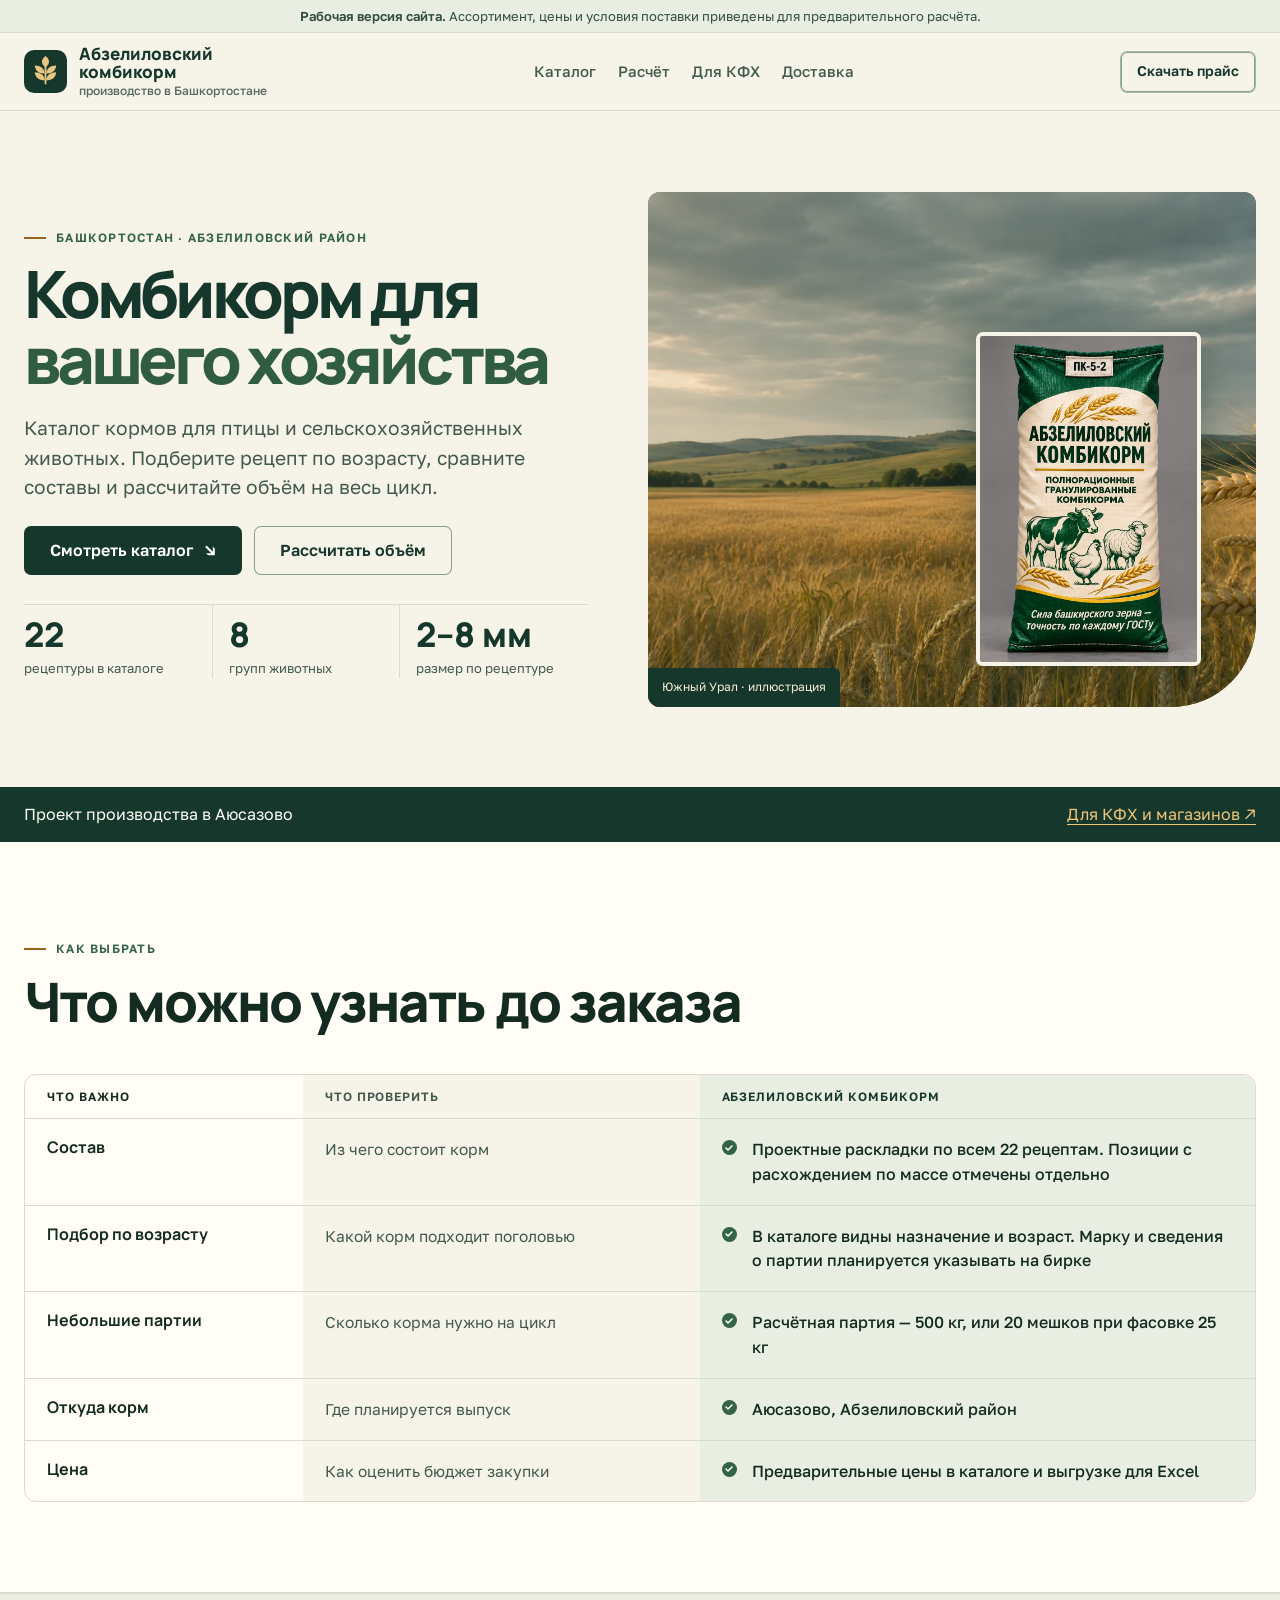
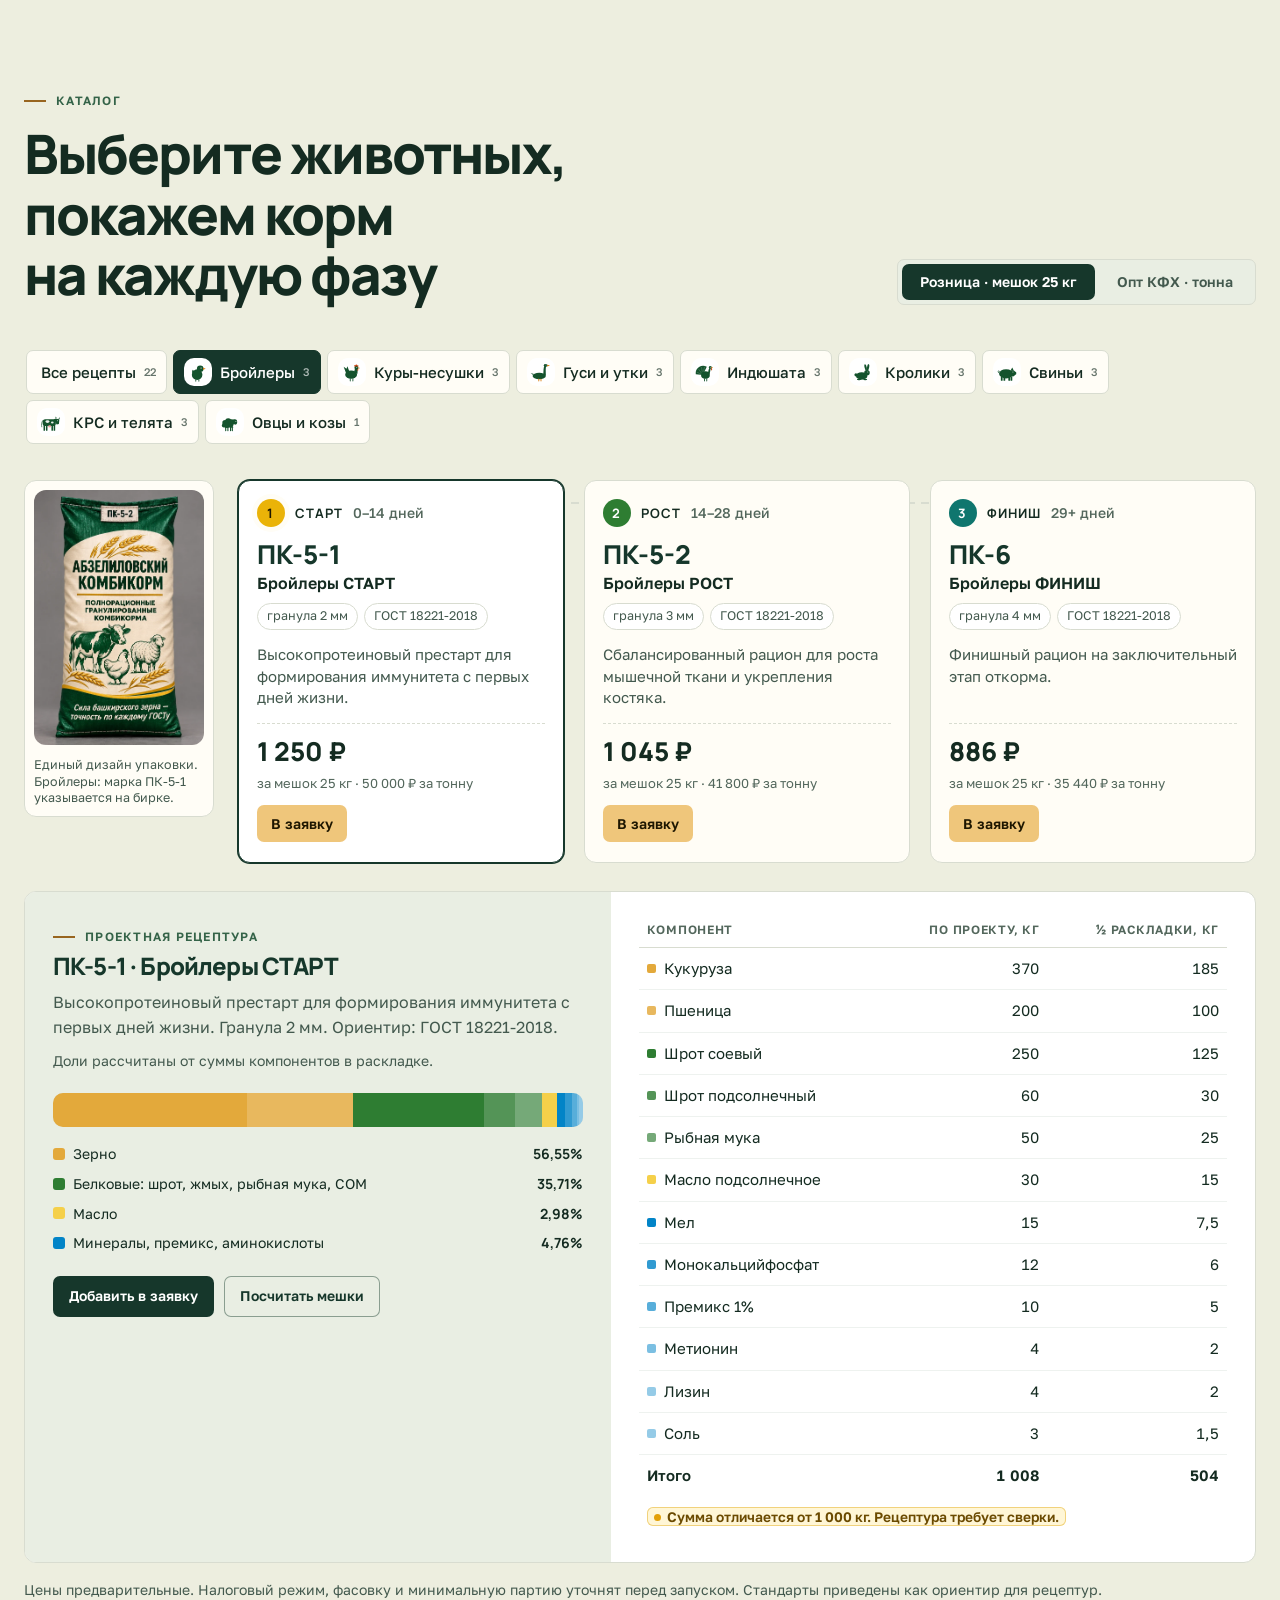
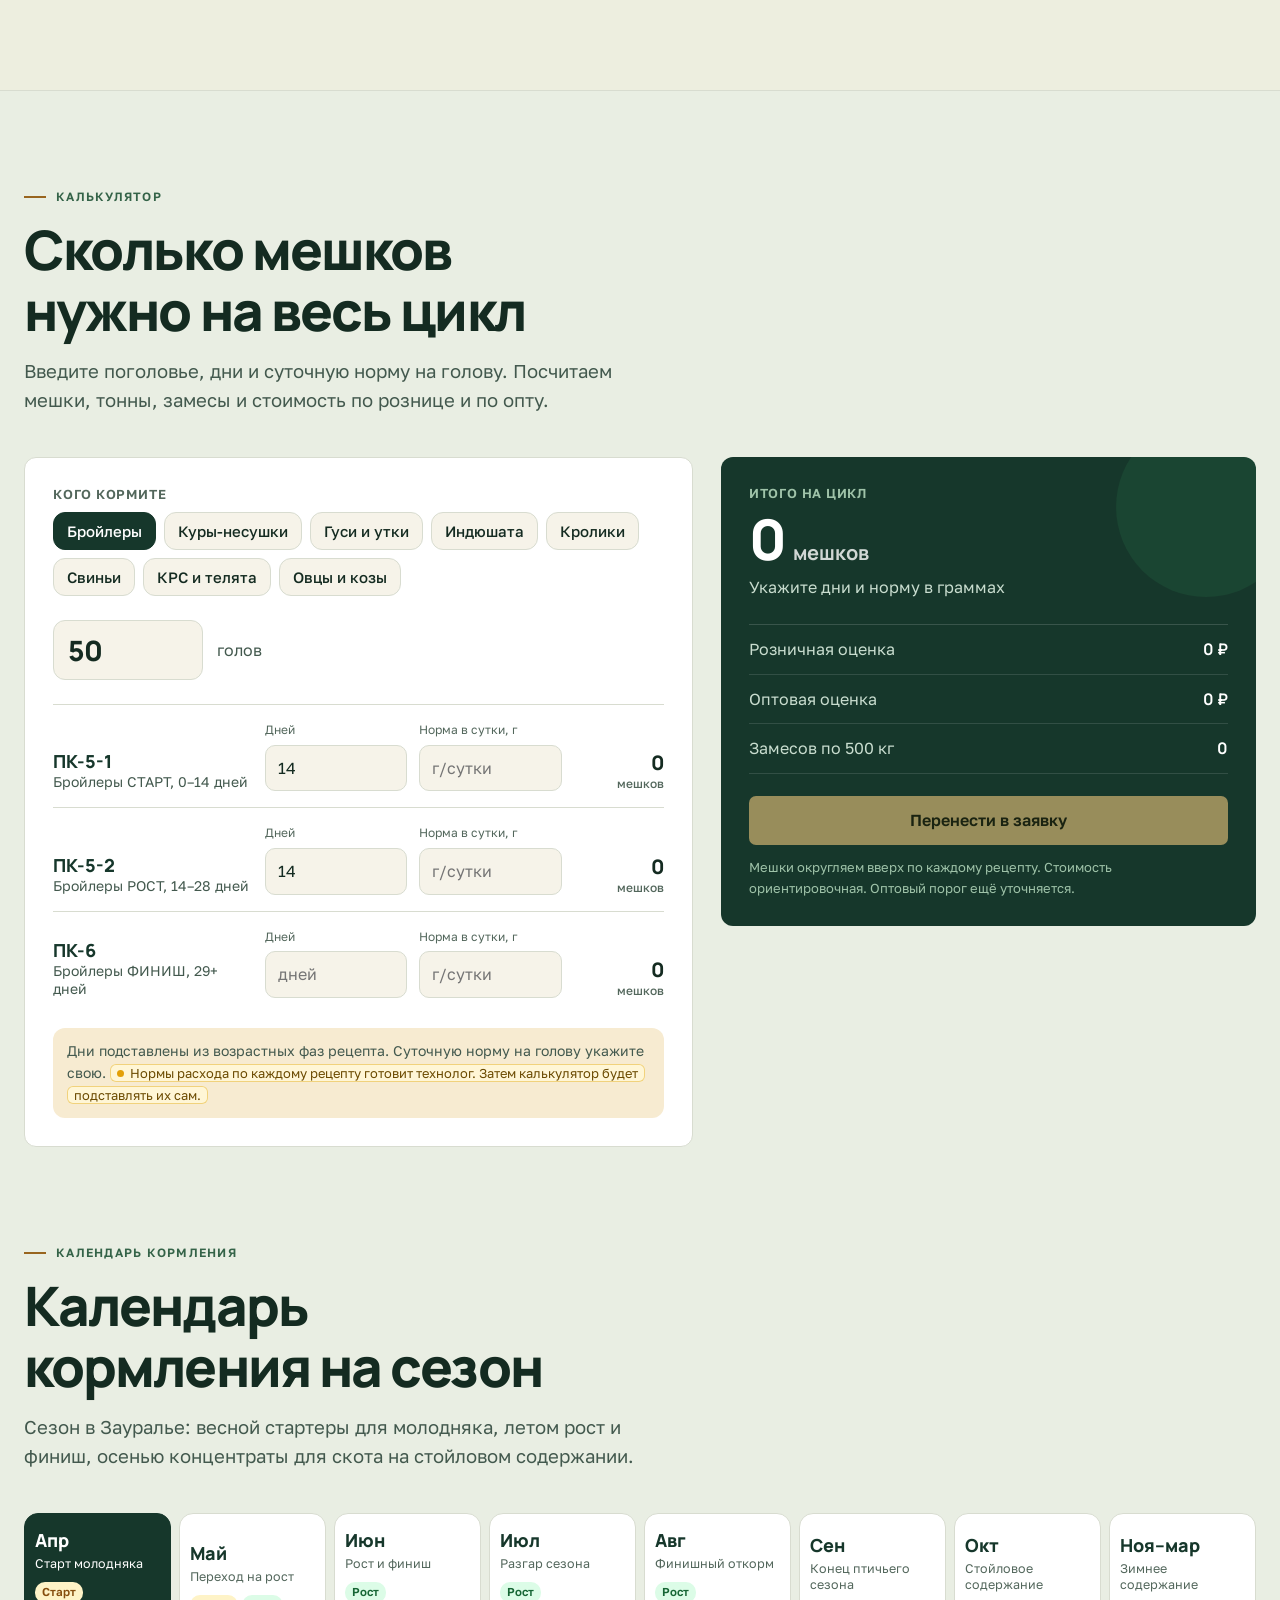
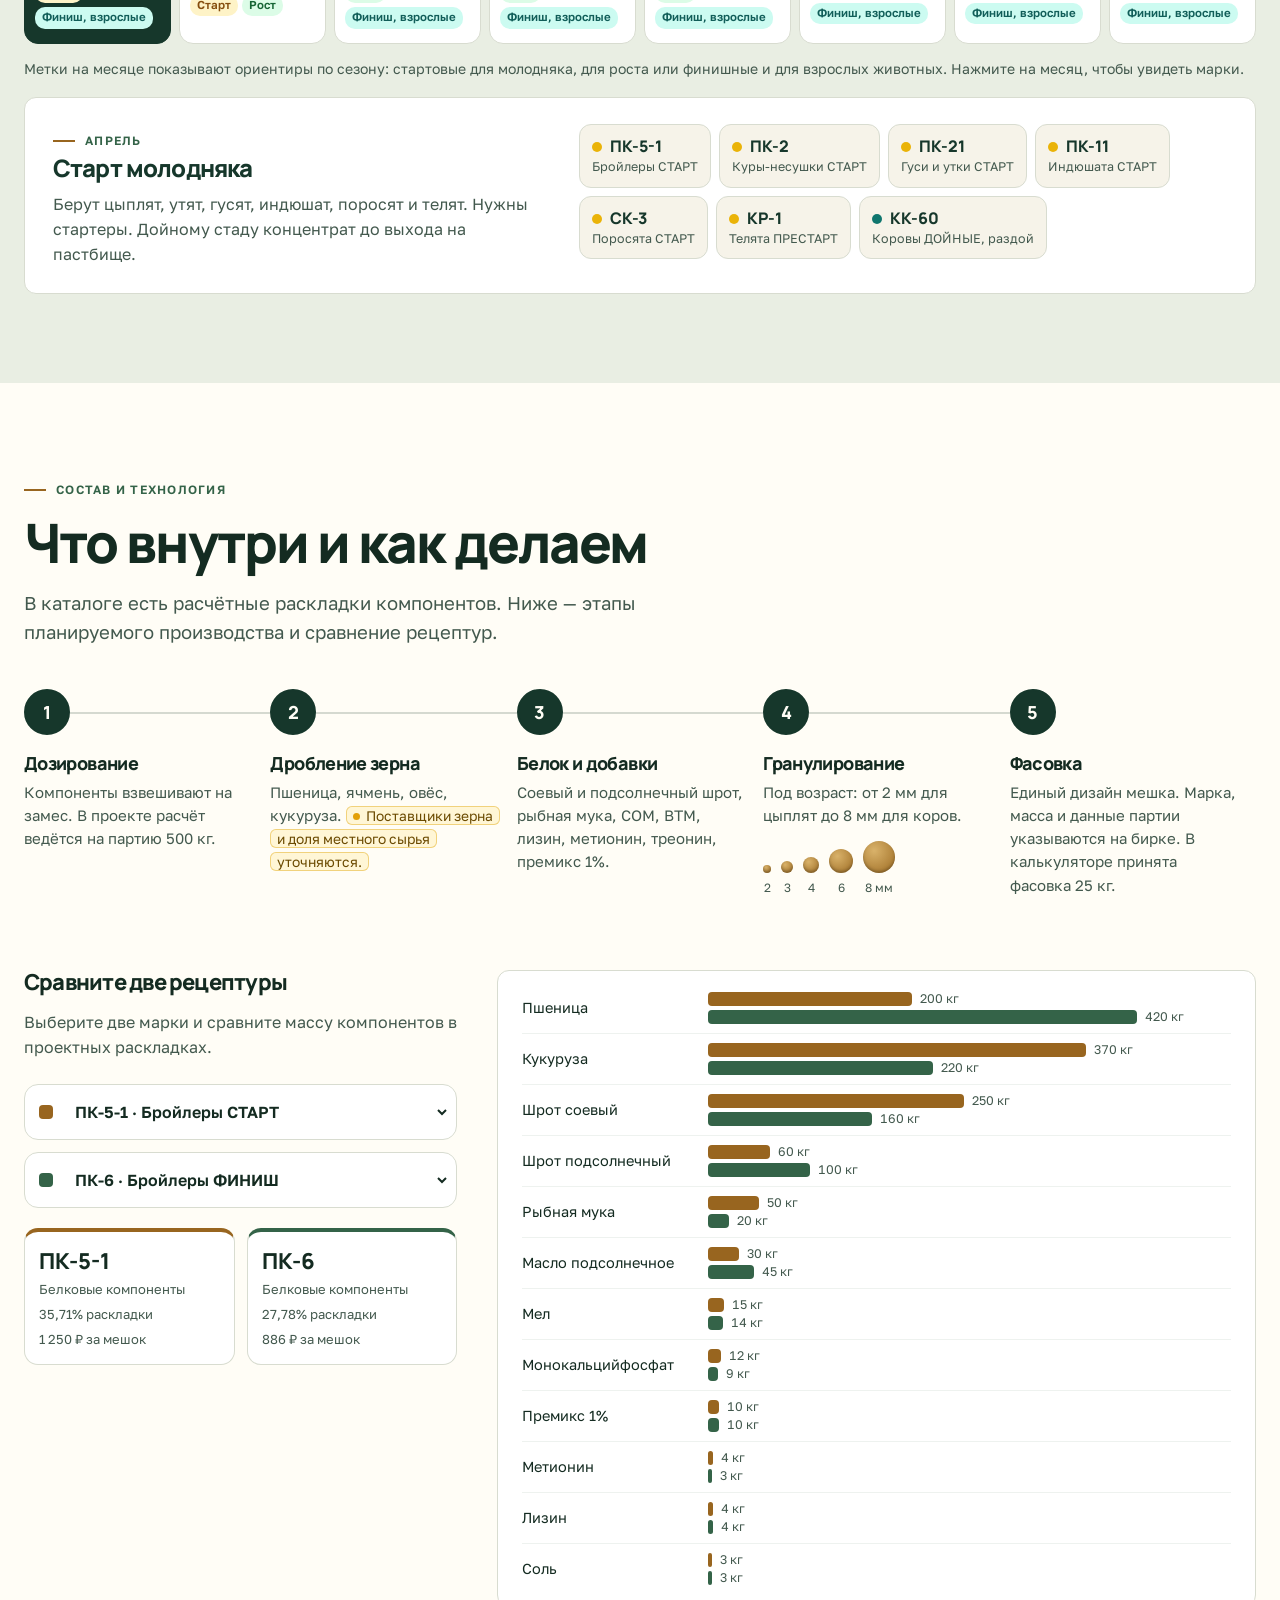
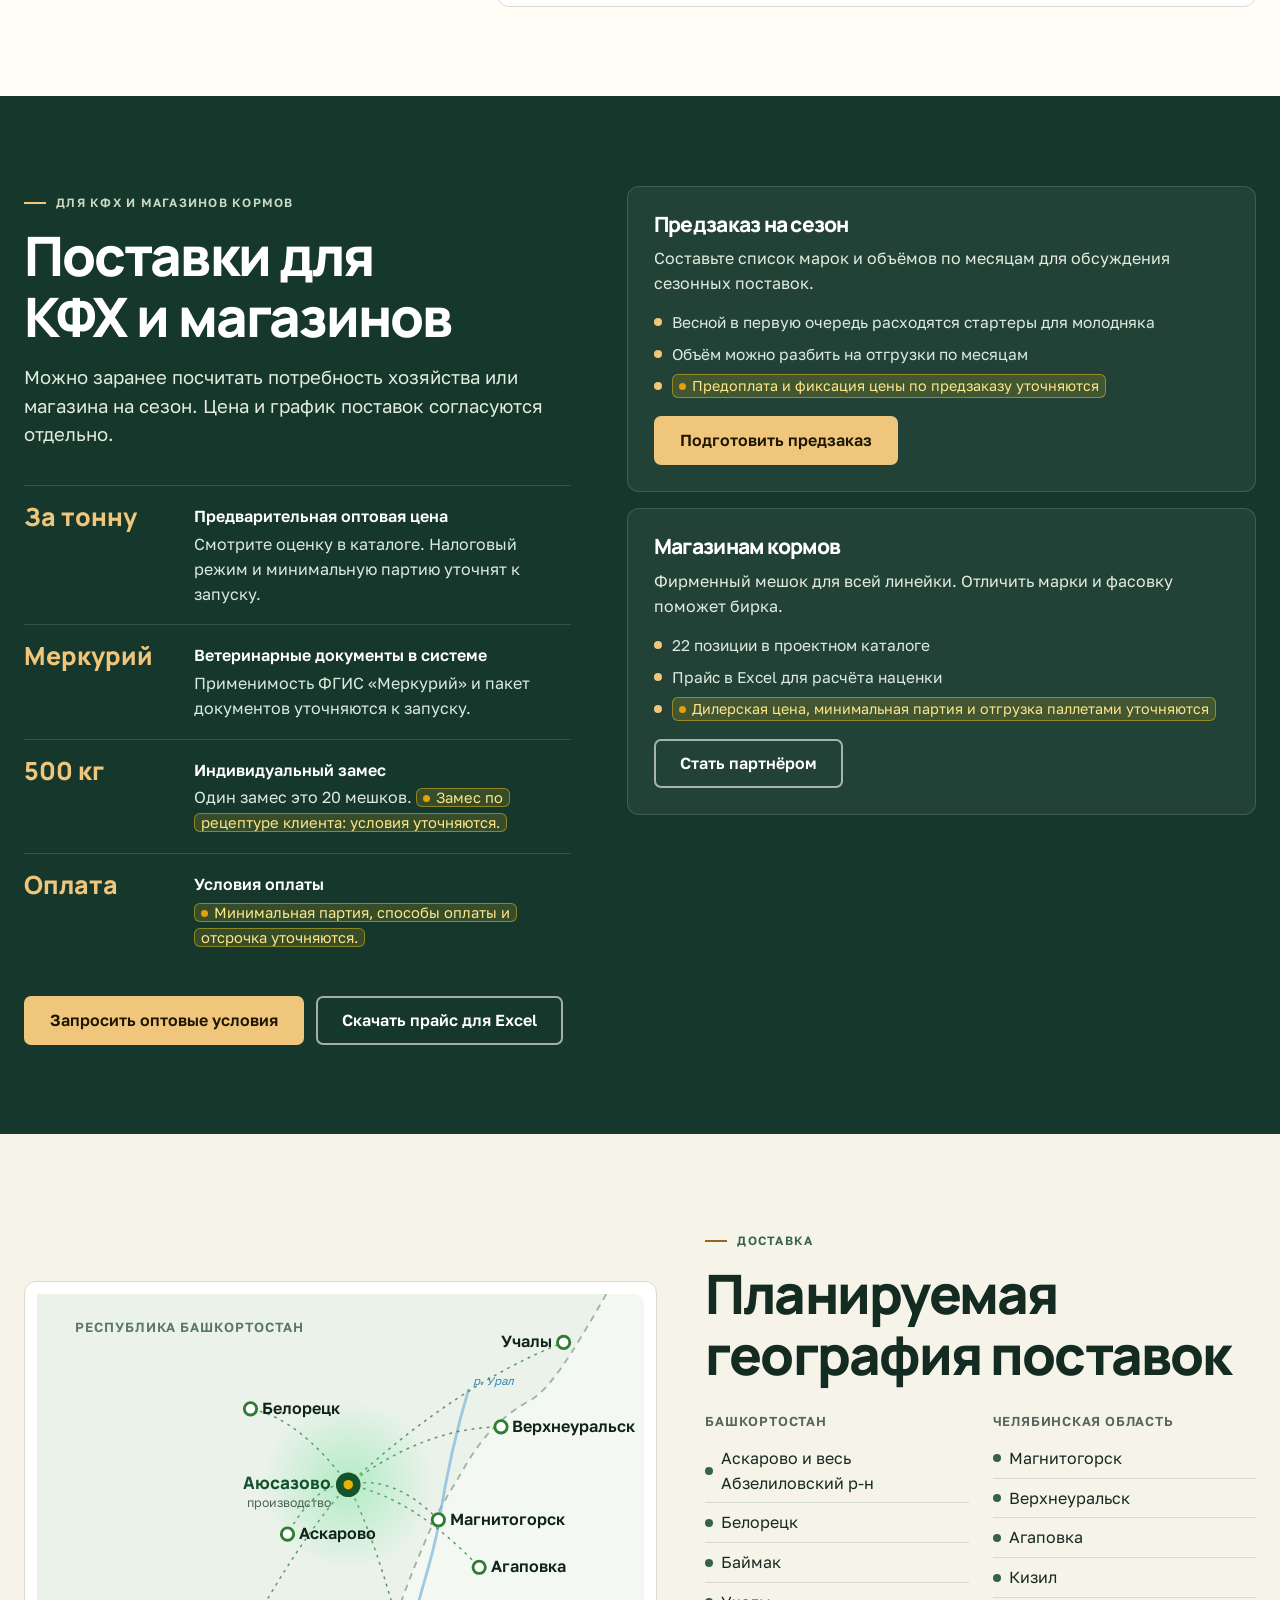
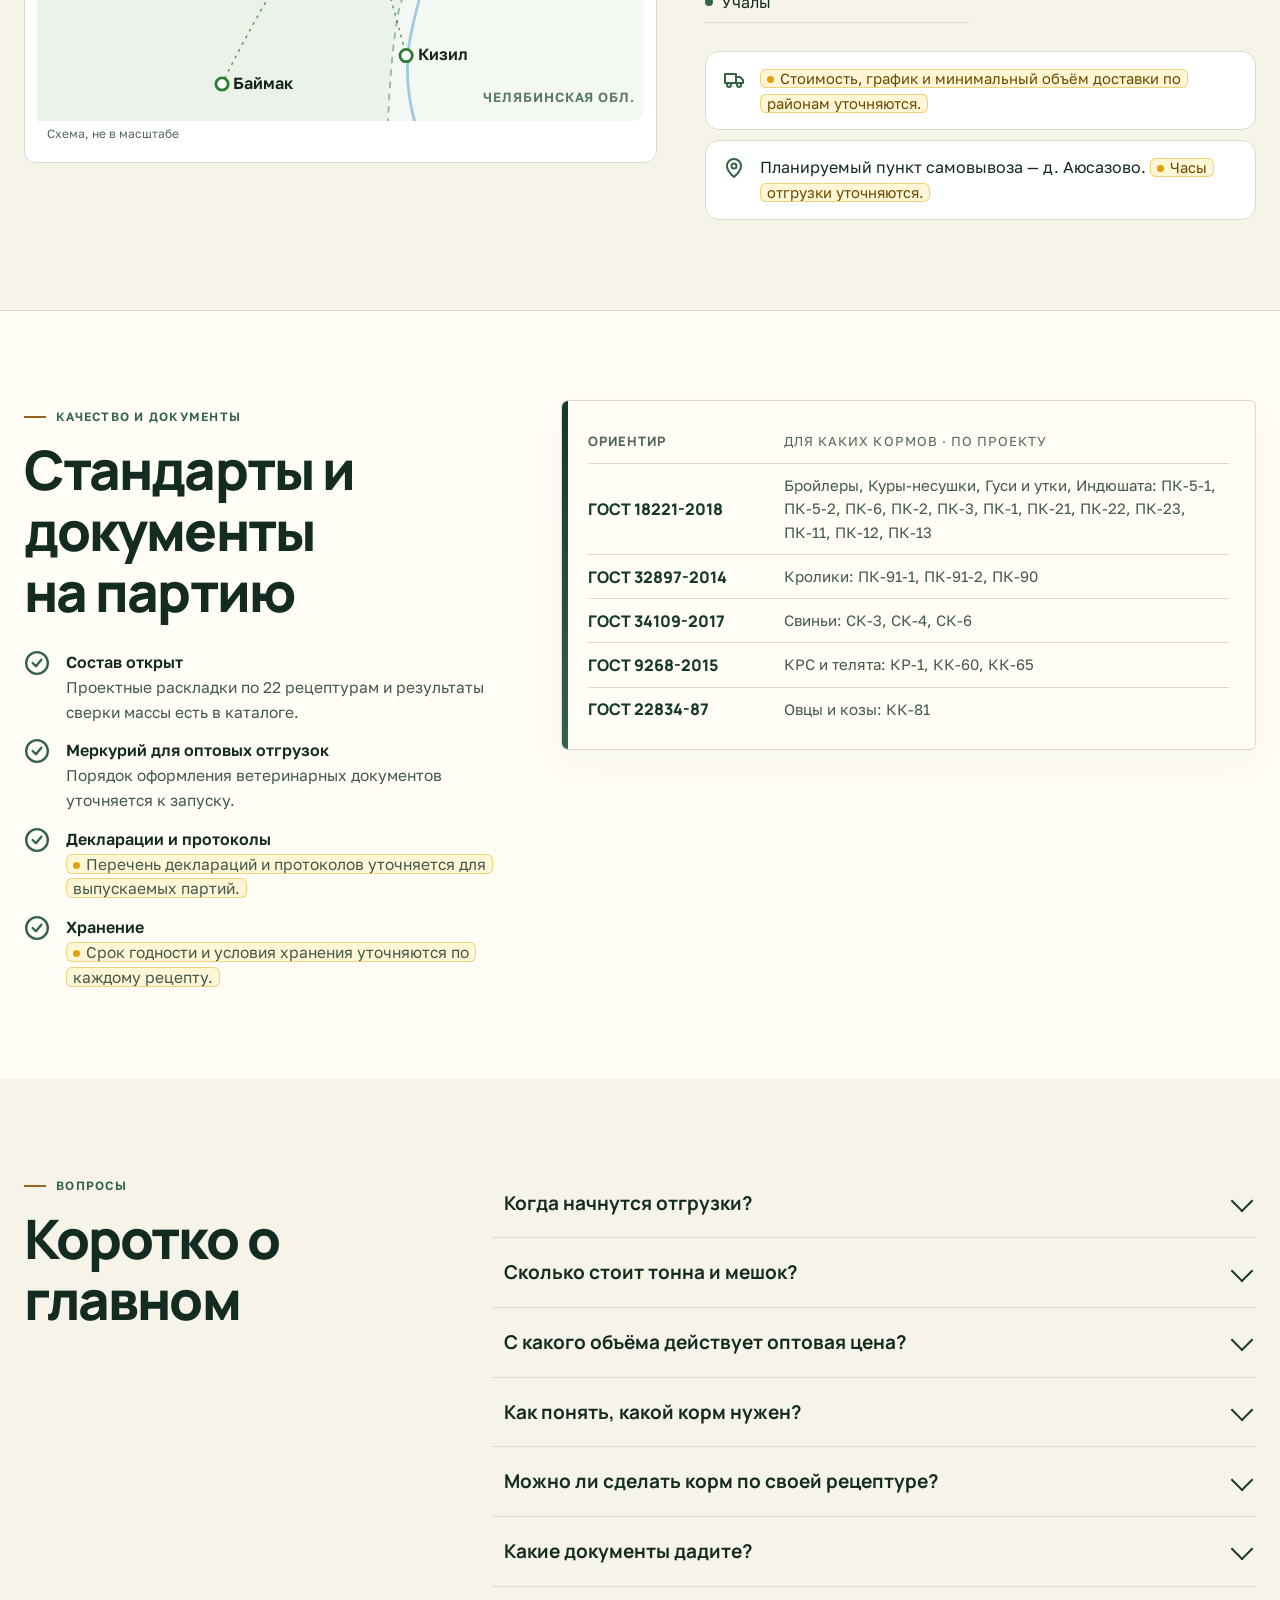
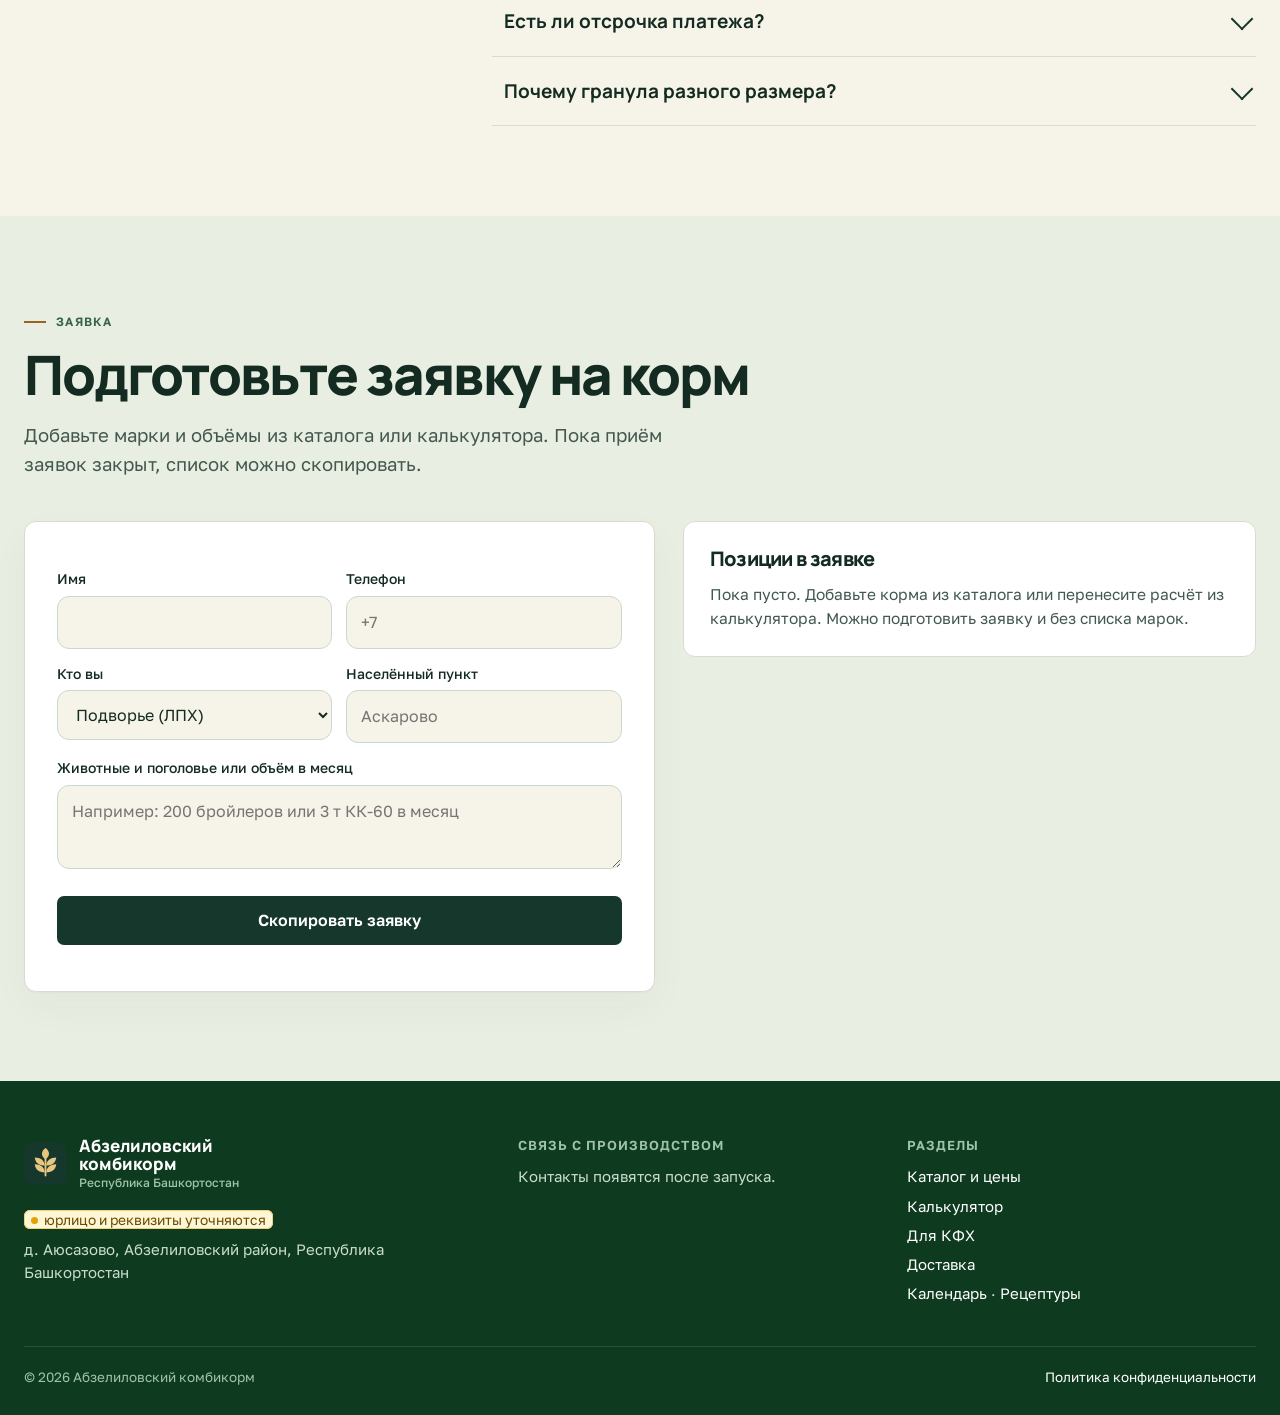
==== index.html @ 61867981 "Обновить оформление и расчёты сайта комбикорма" ====
<!doctype html>
<html lang="ru">
<head>
<meta charset="utf-8">
<meta name="viewport" content="width=device-width, initial-scale=1">
<title>Абзелиловский комбикорм · каталог, рецептуры и расчёт объёма</title>
<meta name="description" content="Проект производства комбикорма в Аюсазово. Каталог из 22 рецептур, расчёт по фазам кормления и предварительные условия поставки.">
<meta property="og:title" content="Абзелиловский комбикорм">
<meta property="og:description" content="Каталог рецептур и калькулятор корма на весь цикл. Проект производства в Абзелиловском районе.">
<meta property="og:type" content="website">
<meta name="theme-color" content="#14532D">
<meta name="robots" content="noindex, nofollow">
<link rel="icon" href="assets/img/mark.svg" type="image/svg+xml">
<style>
@font-face{font-family:"Golos";src:url(assets/fonts/GolosText-400.ttf) format("truetype");font-weight:400;font-display:swap}
@font-face{font-family:"Golos";src:url(assets/fonts/GolosText-500.ttf) format("truetype");font-weight:500;font-display:swap}
@font-face{font-family:"Golos";src:url(assets/fonts/GolosText-600.ttf) format("truetype");font-weight:600;font-display:swap}
@font-face{font-family:"Manrope";src:url(assets/fonts/Manrope-700.ttf) format("truetype");font-weight:700;font-display:swap}
@font-face{font-family:"Manrope";src:url(assets/fonts/Manrope-800.ttf) format("truetype");font-weight:800;font-display:swap}

:root{
  --bg:#F8FAF7;--paper:#fff;--ink:#10241A;--muted:#4D6155;--soft:#7A8B80;--line:#DCE6DE;
  --g900:#14532D;--g800:#1B5E20;--g600:#2E7D32;--g300:#4ADE80;--g50:#EEF5EF;
  --gold:#D97706;--gold2:#EAB308;--gold50:#FDF6E3;--sky:#0284C7;
  --ph-start:#EAB308;--ph-grow:#2E7D32;--ph-finish:#0F766E;
  --r:18px;--rs:12px;--shadow:0 1px 2px rgba(16,36,26,.06),0 8px 24px rgba(16,36,26,.07);
  --wrap:1240px;--pad:24px;
}
*{box-sizing:border-box}
html{overflow-x:clip;scroll-behavior:smooth;scroll-padding-top:84px}
body{margin:0;background:var(--bg);color:var(--ink);font:400 17px/1.55 "Golos",system-ui,sans-serif;-webkit-font-smoothing:antialiased}
img,svg{max-width:100%;display:block}
a{color:inherit}
button,input,select,textarea{font:inherit;color:inherit}
h1,h2,h3,h4{font-family:"Manrope",system-ui,sans-serif;font-weight:800;line-height:1.12;margin:0;letter-spacing:-.01em}
h2{font-size:clamp(28px,3.4vw,42px)}
h3{font-size:22px}
p{margin:0}
.wrap{max-width:var(--wrap);margin:0 auto;padding:0 var(--pad)}
.sec{padding:96px 0}
.eyebrow{font:600 13px/1 "Golos";letter-spacing:.12em;text-transform:uppercase;color:var(--g600);display:inline-flex;align-items:center;gap:10px;margin-bottom:16px}
.eyebrow::before{content:"";width:22px;height:2px;background:var(--gold2)}
.lead{font-size:19px;color:var(--muted);max-width:640px;margin-top:16px}
.sec-head{display:flex;justify-content:space-between;align-items:flex-end;gap:32px;margin-bottom:40px;flex-wrap:wrap}
.sec-head>*{min-width:0}
.gap{background:#FFF6D6;box-shadow:inset 0 0 0 1px #F1D27C;color:#6B4A00;border-radius:6px;padding:1px 7px;font-size:.92em;-webkit-box-decoration-break:clone;box-decoration-break:clone}
.gap::before{content:"";display:inline-block;width:7px;height:7px;border-radius:50%;background:#E3A008;margin-right:6px;vertical-align:1px}
.draft-bar{background:#FFF6D6;border-bottom:1px solid #F1D27C;color:#6B4A00;font-size:14px;text-align:center;padding:8px 16px}
.draft-bar b{font-weight:600}

.btn{display:inline-flex;align-items:center;justify-content:center;gap:10px;border:0;border-radius:999px;padding:15px 26px;font:600 16px/1.2 "Golos";cursor:pointer;text-decoration:none;transition:transform .15s,background .2s,box-shadow .2s;text-align:center;white-space:normal}
.btn:active{transform:translateY(1px)}
.btn-main{background:var(--g900);color:#fff;box-shadow:0 6px 18px rgba(20,83,45,.25)}
.btn-main:hover{background:var(--g800)}
.btn-gold{background:var(--gold2);color:#1d1600}
.btn-gold:hover{background:#f2c22a}
.btn-line{background:transparent;color:var(--g900);box-shadow:inset 0 0 0 2px var(--g900)}
.btn-line:hover{background:var(--g50)}
.btn-sm{padding:10px 16px;font-size:14px}
:focus-visible{outline:3px solid var(--sky);outline-offset:2px}

/* ornament band */
.orn{height:10px;background:url("data:image/svg+xml,%3Csvg xmlns='http://www.w3.org/2000/svg' width='28' height='10'%3E%3Cpath d='M0 5h6l4-4 4 4 4-4 4 4h6' fill='none' stroke='%23D97706' stroke-width='1.4'/%3E%3Ccircle cx='14' cy='8.5' r='1.2' fill='%23D97706'/%3E%3C/svg%3E") repeat-x center/28px 10px;opacity:.75}

/* header */
.hdr{position:sticky;top:0;z-index:50;background:rgba(248,250,247,.92);backdrop-filter:saturate(1.4) blur(10px);border-bottom:1px solid var(--line)}
.hdr-in{display:flex;align-items:center;gap:20px;height:72px}
.logo{display:flex;align-items:center;gap:12px;text-decoration:none;min-width:0}
.logo svg{width:44px;height:44px;flex:none}
.logo b{font:800 17px/1.05 "Manrope";color:var(--g900);display:block}
.logo small{font:500 12px/1.2 "Golos";color:var(--soft);display:block;margin-top:3px}
.hdr-geo{font-size:13px;color:var(--muted);line-height:1.3;max-width:210px;padding-left:20px;border-left:1px solid var(--line)}
.hdr-nav{display:flex;gap:22px;margin-left:auto}
.hdr-nav a{white-space:nowrap;font-size:15px;text-decoration:none;color:var(--muted);font-weight:500}
.hdr-nav a:hover{color:var(--g900)}
.hdr-act{display:flex;align-items:center;gap:10px}
.hdr-phone{font:700 16px "Manrope";text-decoration:none;color:var(--g900);white-space:nowrap}
.msg{width:38px;height:38px;border-radius:50%;display:grid;place-items:center;background:var(--g50);color:var(--g900);text-decoration:none;flex:none}
.msg svg{width:20px;height:20px}
.cart-pill{display:none;align-items:center;gap:8px;background:var(--gold2);color:#1d1600;text-decoration:none;border-radius:999px;padding:8px 14px;font:600 14px "Golos";white-space:nowrap}
.cart-pill.on{display:inline-flex}

/* hero */
.hero{padding:56px 0 72px;position:relative;overflow:hidden}
.hero-grid{display:grid;grid-template-columns:1.02fr 1fr;gap:48px;align-items:center}
.hero-grid>*{min-width:0}
.hero h1{font-size:clamp(34px,4.1vw,54px);color:var(--g900)}
.hero h1 em{font-style:normal;color:var(--gold)}
.hero .lead{font-size:19px;margin-top:20px}
.hero-cta{display:flex;gap:12px;margin-top:32px;flex-wrap:wrap}
.facts{display:grid;grid-template-columns:repeat(4,1fr);gap:0;margin-top:44px;border-top:1px solid var(--line)}
.facts>div{padding:18px 16px 0 0;min-width:0}
.facts>div+div{padding-left:16px;border-left:1px solid var(--line)}
.facts b{font:800 30px/1 "Manrope";color:var(--g900);display:block;white-space:nowrap}
.facts>div>span{font-size:14px;color:var(--muted);line-height:1.35;display:block;margin-top:8px}
.hero-bags{margin:0 auto;max-width:640px;display:grid;grid-template-columns:2fr 1fr 1fr;grid-template-rows:auto auto;gap:10px;position:relative}
.hero-bags>*{min-width:0}
.hero-bags img{width:100%;height:auto;aspect-ratio:600/894;object-fit:cover;border-radius:16px;box-shadow:0 10px 26px rgba(16,36,26,.12)}
.hero-bags .hb-main{grid-row:1/3;height:100%}
.hero-bags figcaption{grid-column:1/-1;font-size:12px;color:var(--soft)}
.hero-ph{margin:0;max-width:680px;border-radius:24px;overflow:hidden;border:1px solid var(--line);position:relative;background:#E9E9E6;box-shadow:0 20px 50px rgba(16,36,26,.14)}
.hero-ph img{width:100%;height:auto}
.vis-label{position:absolute;left:16px;bottom:14px;z-index:5;font-size:12px;color:var(--soft);background:rgba(255,255,255,.8);padding:4px 10px;border-radius:999px}

/* catalog */
.cat{background:var(--paper);border-top:1px solid var(--line);border-bottom:1px solid var(--line)}
.cat-bar{display:flex;gap:16px;align-items:center;justify-content:space-between;flex-wrap:wrap;margin-bottom:28px}
.cat-bar>*{min-width:0}
.price-tg{display:inline-flex;background:var(--g50);border-radius:999px;padding:4px;gap:4px;border:1px solid var(--line)}
.price-tg button{border:0;background:transparent;border-radius:999px;padding:10px 18px;font:600 14px/1.2 "Golos";cursor:pointer;color:var(--muted);text-align:center}
.price-tg button.on{background:var(--g900);color:#fff}
.tabs{display:flex;gap:8px;overflow-x:auto;padding:2px 2px 10px;margin:0 0 26px;scrollbar-width:thin}
.tab{flex:none;display:flex;align-items:center;gap:8px;border:1px solid var(--line);background:var(--bg);border-radius:14px;padding:8px 14px 8px 8px;cursor:pointer;font:500 15px "Golos";white-space:nowrap;transition:border-color .2s,background .2s}
.tab svg{width:34px;height:34px;flex:none;background:#fff;border-radius:10px;padding:3px}
.tab.all{padding-left:14px}
.tab:hover{border-color:var(--g600)}
.tab.on{background:var(--g900);color:#fff;border-color:var(--g900)}
.tab.on svg{background:#fff}
.tab i{font-style:normal;font-size:12px;opacity:.65}

.line-view{position:relative;display:grid;grid-template-columns:190px 1fr;gap:24px;align-items:start}
.line-view>*{min-width:0}
.lv{margin:0;position:sticky;top:96px;border-radius:var(--r);overflow:hidden;background:#fff;border:1px solid var(--line);padding:10px 10px 12px;text-align:center}
.lv img{width:100%;height:auto;margin:0 auto;border-radius:12px}
.lv figcaption,.lv p{font-size:12.5px;line-height:1.35;color:var(--muted);margin-top:12px;text-align:left}
.lv.none{background:linear-gradient(180deg,var(--g50),#fff)}
.lv.none svg{width:110px;height:110px;margin:6px auto 0}
.phases{display:grid;grid-template-columns:repeat(3,1fr);gap:20px;position:relative}
.phases>*{min-width:0}
.phases.n1{grid-template-columns:minmax(0,420px)}
.phases.seq::before{content:"";position:absolute;left:8%;right:8%;top:22px;height:2px;background:repeating-linear-gradient(90deg,var(--line) 0 8px,transparent 8px 14px)}
.pc{position:relative;background:var(--bg);border:1px solid var(--line);border-radius:var(--r);padding:18px 18px 20px;cursor:pointer;transition:border-color .2s,box-shadow .2s,transform .2s;display:flex;flex-direction:column}
.pc:hover{border-color:#b9cdbd}
.pc.on{border-color:var(--g900);box-shadow:0 0 0 2px var(--g900),var(--shadow);background:#fff}
.pc-ph{display:flex;align-items:center;gap:10px;font:700 13px "Manrope";letter-spacing:.08em;text-transform:uppercase}
.pc-ph i{width:28px;height:28px;border-radius:50%;display:grid;place-items:center;color:#fff;font-style:normal;font-size:13px;flex:none;position:relative;z-index:1;box-shadow:0 0 0 5px var(--paper)}
.pc-ph span{color:var(--soft);font-family:"Golos";font-weight:500;letter-spacing:0;text-transform:none;font-size:14px}
.pc-top{display:block;margin-top:14px}
.pc-top>*{min-width:0}
.pc-top .bag{width:96px}
.pc-mark{font:800 26px/1 "Manrope";color:var(--g900)}
.pc-name{font-weight:600;margin-top:6px;line-height:1.3}
.pc-spec{display:flex;flex-wrap:wrap;gap:6px;margin-top:10px}
.chip{font-size:12.5px;line-height:1;padding:6px 9px;border-radius:999px;background:#fff;border:1px solid var(--line);color:var(--muted);white-space:nowrap}
.pc-desc{font-size:15px;color:var(--muted);margin-top:14px;line-height:1.45;flex:1}
.pc-price{display:flex;align-items:flex-end;justify-content:space-between;gap:12px;margin-top:16px;padding-top:14px;border-top:1px dashed var(--line);flex-wrap:wrap}
.pc-price>*{min-width:0}
.pc-price b{font:800 26px/1 "Manrope";color:var(--ink);white-space:nowrap}
.pc-price small{display:block;font-size:13px;color:var(--soft);margin-top:5px}
.add{border:0;border-radius:999px;background:var(--gold2);color:#1d1600;font:600 14px "Golos";padding:10px 14px;cursor:pointer;white-space:nowrap}
.add:hover{background:#f2c22a}
.add.done{background:var(--g50);color:var(--g900)}

.detail{margin-top:28px;display:grid;grid-template-columns:1fr 1.1fr;gap:0;border:1px solid var(--line);border-radius:var(--r);overflow:hidden;background:#fff}
.detail>*{min-width:0}
.dt-l{padding:28px;background:linear-gradient(180deg,var(--g50),#fff)}
.dt-bag{float:right;width:84px;height:auto;margin:0 0 10px 16px;border-radius:10px}
.dt-l h3{font-size:24px;color:var(--g900)}
.dt-l p{color:var(--muted);margin-top:10px}
.stack{display:flex;height:34px;border-radius:10px;overflow:hidden;margin-top:22px;background:var(--line)}
.stack span{height:100%;transition:flex-basis .5s}
.legend{display:grid;grid-template-columns:1fr 1fr;gap:8px 16px;margin-top:16px;font-size:14px}
.legend div{display:flex;align-items:center;gap:8px;min-width:0}
.legend i{width:12px;height:12px;border-radius:3px;flex:none}
.legend b{margin-left:auto;font-family:"Manrope"}
.dt-r{padding:20px 28px 24px}
.ctab{width:100%;border-collapse:collapse;font-size:15px}
.ctab th{text-align:left;font:600 12px "Golos";letter-spacing:.06em;text-transform:uppercase;color:var(--soft);padding:10px 8px;border-bottom:1px solid var(--line);position:sticky;top:0;background:#fff}
.ctab td{padding:9px 8px;border-bottom:1px solid #EEF2EF}
.ctab td:nth-child(n+2),.ctab th:nth-child(n+2){text-align:right;font-variant-numeric:tabular-nums}
.ctab td:nth-child(n+2){white-space:nowrap}
.ctab td i{display:inline-block;width:9px;height:9px;border-radius:2px;margin-right:8px;vertical-align:1px}
.ctab tfoot td{font-weight:600;border-bottom:0}

.ptable-wrap{border:1px solid var(--line);border-radius:var(--r);overflow:hidden;background:#fff}
.ph-filter{display:flex;gap:8px;flex-wrap:wrap;margin-bottom:16px}
.ph-filter button{border:1px solid var(--line);background:#fff;border-radius:999px;padding:8px 14px;font:500 14px "Golos";cursor:pointer}
.ph-filter button.on{border-color:var(--g900);background:var(--g50);color:var(--g900)}
.ptable{width:100%;border-collapse:collapse}
.ptable th{text-align:left;font:600 12px "Golos";letter-spacing:.06em;text-transform:uppercase;color:var(--soft);padding:14px 14px;background:var(--bg);border-bottom:1px solid var(--line)}
.ptable td{padding:12px 14px;border-bottom:1px solid #EEF2EF;vertical-align:middle}
.ptable tr.row{cursor:pointer}
.ptable tr.row:hover td{background:#FAFCFA}
.ptable tr.row.on td{background:var(--g50)}
.ptable .mk{font:800 17px "Manrope";color:var(--g900);white-space:nowrap}
.ptable .num{text-align:right;white-space:nowrap;font-variant-numeric:tabular-nums}
.ptable .num b{font-family:"Manrope";font-size:17px}
.dot{display:inline-block;width:10px;height:10px;border-radius:50%;margin-right:8px;vertical-align:0}
.cat-note{font-size:14px;color:var(--soft);margin-top:16px}

/* why */
.why{background:#fff;border-bottom:1px solid var(--line)}
.vs{display:grid;grid-template-columns:1fr;border:1px solid var(--line);border-radius:var(--r);overflow:hidden}
.vs-row{display:grid;grid-template-columns:220px 1fr 1.25fr;border-top:1px solid var(--line)}
.vs-row:first-child{border-top:0}
.vs-row>*{min-width:0;padding:18px 22px}
.vs-row .k{font:700 16px/1.3 "Manrope";color:var(--ink)}
.vs-row .a{color:var(--soft);background:var(--bg);font-size:15.5px}
.vs-row .b{color:var(--ink);font-weight:500;background:var(--g50);position:relative;padding-left:52px}
.vs-row .b::before{content:"";position:absolute;left:22px;top:21px;width:18px;height:18px;border-radius:50%;background:var(--g600) url("data:image/svg+xml,%3Csvg xmlns='http://www.w3.org/2000/svg' viewBox='0 0 24 24' fill='none' stroke='white' stroke-width='3.2' stroke-linecap='round' stroke-linejoin='round'%3E%3Cpath d='m6 12 4 4 8-8'/%3E%3C/svg%3E") center/12px no-repeat}
.vs-head .a,.vs-head .b,.vs-head .k{font:600 12px "Golos";letter-spacing:.08em;text-transform:uppercase;padding-top:14px;padding-bottom:14px}
.vs-head .b{color:var(--g900)}
.vs-head .b::before{display:none}
.vs-head .b{padding-left:22px}
/* season calendar */
.months{display:grid;grid-template-columns:repeat(8,1fr);gap:8px}
.months>*{min-width:0}
.mo{border:1px solid var(--line);background:#fff;border-radius:14px;padding:14px 10px;text-align:left;cursor:pointer;transition:border-color .2s,background .2s}
.mo b{display:block;font:800 18px "Manrope";color:var(--g900)}
.mo span{display:block;font-size:12.5px;color:var(--soft);margin-top:4px;line-height:1.3}
.mo i{display:flex;flex-wrap:wrap;gap:4px;margin-top:10px;font-style:normal}
.mo em{font:600 11.5px/1.15 "Golos";font-style:normal;padding:4px 7px;border-radius:10px;max-width:100%}
.mo{min-width:0;overflow:hidden}
.ph-start{background:#FEF3C7;color:#854D0E}
.ph-grow{background:#DCFCE7;color:#166534}
.ph-finish{background:#CCFBF1;color:#115E59}
.mo.on{background:var(--g900);border-color:var(--g900)}
.mo.on b{color:#fff}.mo.on span{color:#C9DDCF}
.mo-card{margin-top:18px;display:grid;grid-template-columns:1fr 1.3fr;gap:28px;background:#fff;border:1px solid var(--line);border-radius:var(--r);padding:26px 28px}
.mo-card>*{min-width:0}
.mo-card h3{font-size:24px;color:var(--g900)}
.mo-card p{color:var(--muted);margin-top:10px}
.mo-marks{display:flex;flex-wrap:wrap;gap:8px;align-content:flex-start}
.mo-marks button{border:1px solid var(--line);background:var(--bg);border-radius:12px;padding:10px 12px;cursor:pointer;text-align:left;font:inherit}
.mo-marks button:hover{border-color:var(--g600)}
.mo-marks b{display:block;font:800 16px "Manrope";color:var(--g900)}
.mo-marks small{display:block;font-size:12.5px;color:var(--muted)}
.mo-leg{margin-top:14px;font-size:14px;color:var(--muted)}
.mo-leg span{display:inline-flex;align-items:center;gap:6px}
.mo-leg i{width:14px;height:6px;border-radius:3px}
/* farm side cards */
.fcards{display:grid;gap:16px}
.fcard{background:rgba(255,255,255,.06);border:1px solid rgba(255,255,255,.14);border-radius:var(--r);padding:26px}
.fcard h3{font-size:21px;color:#fff}
.fcard p{color:#C9DDCF;margin-top:10px;font-size:16px}
.fcard ul{margin:14px 0 0;padding:0;list-style:none;display:grid;gap:8px}
.fcard li{display:flex;gap:10px;color:#DCEADF;font-size:15.5px}
.fcard li::before{content:"";width:8px;height:8px;border-radius:50%;background:var(--gold2);margin-top:8px;flex:none}
.fcard .btn{margin-top:18px}
.fcard .gap{background:rgba(250,204,21,.14);box-shadow:inset 0 0 0 1px rgba(250,204,21,.45);color:#FDE68A}
.farm .gap{background:rgba(250,204,21,.14);box-shadow:inset 0 0 0 1px rgba(250,204,21,.45);color:#FDE68A}

/* calculator */
.calc-grid{display:grid;grid-template-columns:1.25fr 1fr;gap:28px;align-items:start}
.calc-grid>*{min-width:0}
.panel{background:#fff;border:1px solid var(--line);border-radius:var(--r);padding:28px}
.lbl{font:600 13px "Golos";letter-spacing:.06em;text-transform:uppercase;color:var(--soft);margin-bottom:10px;display:block}
.seg{display:flex;flex-wrap:wrap;gap:8px}
.seg button{border:1px solid var(--line);background:var(--bg);border-radius:12px;padding:9px 13px;font:500 15px "Golos";cursor:pointer}
.seg button.on{background:var(--g900);border-color:var(--g900);color:#fff}
.heads{display:flex;align-items:center;gap:14px;margin-top:24px;flex-wrap:wrap}
.heads input{width:150px;font:800 28px "Manrope";padding:10px 14px;border:1px solid var(--line);border-radius:12px;background:var(--bg)}
.heads span{color:var(--muted)}
.crow{display:grid;grid-template-columns:1.4fr 1fr 1fr 90px;gap:12px;align-items:end;padding:16px 0;border-top:1px solid var(--line)}
.crow>*{min-width:0}
.crow:first-of-type{margin-top:24px}
.crow .nm b{font:800 18px "Manrope";color:var(--g900);display:block}
.crow .nm span{font-size:14px;color:var(--muted);line-height:1.3;display:block}
.fld small{display:block;font-size:12px;color:var(--soft);margin-bottom:5px}
.fld input{width:100%;padding:10px 12px;border:1px solid var(--line);border-radius:10px;background:var(--bg);font-size:16px}
.crow .out{text-align:right;font:800 20px "Manrope";white-space:nowrap}
.crow .out small{display:block;font:500 12px "Golos";color:var(--soft)}
.calc-hint{font-size:14px;color:var(--muted);margin-top:14px;background:var(--gold50);border-radius:12px;padding:12px 14px}
.res{position:sticky;top:96px;background:var(--g900);color:#fff;border-radius:var(--r);padding:28px;overflow:hidden}
.res::after{content:"";position:absolute;right:-40px;top:-40px;width:180px;height:180px;border-radius:50%;background:rgba(74,222,128,.08)}
.res .lbl{color:#9FC3A9}
.res-big{font:800 56px/1 "Manrope";margin-top:4px}
.res-big small{font-size:20px;font-weight:700;margin-left:6px;opacity:.8}
.res-sub{color:#C9DDCF;margin-top:8px}
.res-rows{margin-top:24px;border-top:1px solid rgba(255,255,255,.15)}
.res-rows div{display:flex;justify-content:space-between;gap:12px;padding:12px 0;border-bottom:1px solid rgba(255,255,255,.12)}
.res-rows span{color:#C9DDCF}
.res-rows b{font-family:"Manrope";white-space:nowrap}
.res .btn{margin-top:22px;width:100%}
.res-note{font-size:13px;color:#9FC3A9;margin-top:12px}

/* tech */
.tech{background:linear-gradient(180deg,var(--bg),#F2F7F1)}
.steps{display:grid;grid-template-columns:repeat(5,1fr);gap:0;counter-reset:s;position:relative}
.steps>*{min-width:0}
.step{padding:0 18px 0 0;position:relative}
.step-n{width:46px;height:46px;border-radius:50%;background:#fff;border:2px solid var(--g900);display:grid;place-items:center;font:800 18px "Manrope";color:var(--g900);position:relative;z-index:1}
.step:not(:last-child)::after{content:"";position:absolute;top:23px;left:46px;right:0;height:2px;background:var(--g900);opacity:.18}
.step h4{font-size:18px;margin-top:18px}
.step p{font-size:15px;color:var(--muted);margin-top:8px}
.pellets{display:flex;align-items:flex-end;gap:10px;margin-top:14px}
.pellets div{text-align:center;font-size:12px;color:var(--muted)}
.pellets i{display:block;border-radius:50%;background:radial-gradient(circle at 35% 30%,#D9B26A,#9C6B22);margin:0 auto 6px;box-shadow:inset 0 -2px 3px rgba(0,0,0,.25)}
.cmp{margin-top:72px;display:grid;grid-template-columns:.8fr 1.4fr;gap:40px;align-items:start}
.cmp>*{min-width:0}
.cmp-sel{display:grid;gap:12px;margin-top:24px}
.cmp-sel label{min-width:0;display:flex;align-items:center;gap:12px;background:#fff;border:1px solid var(--line);border-radius:14px;padding:6px 6px 6px 14px}
.cmp-sel i{width:14px;height:14px;border-radius:4px;flex:none}
.cmp-sel select{flex:1;min-width:0;width:100%;text-overflow:ellipsis;border:0;background:transparent;padding:10px 6px;font-weight:600;cursor:pointer}
.cmp-sum{margin-top:20px;display:grid;grid-template-columns:1fr 1fr;gap:12px}
.cmp-sum>div{background:#fff;border:1px solid var(--line);border-radius:14px;padding:14px}
.cmp-sum b{font:800 22px "Manrope";display:block}
.cmp-sum span{font-size:13px;color:var(--muted)}
.bars{background:#fff;border:1px solid var(--line);border-radius:var(--r);padding:12px 24px}
.bar-row{display:grid;grid-template-columns:170px 1fr;gap:16px;align-items:center;padding:9px 0;border-bottom:1px solid #EEF2EF}
.bar-row:last-child{border-bottom:0}
.bar-row>*{min-width:0}
.bar-row .n{font-size:14.5px;line-height:1.25}
.bar-pair{display:grid;gap:4px}
.bar{display:flex;align-items:center;gap:8px;height:14px}
.bar i{display:block;height:100%;border-radius:4px;transition:width .5s ease;min-width:2px}
.bar span{font-size:12.5px;color:var(--muted);white-space:nowrap;font-variant-numeric:tabular-nums}

/* farm */
.farm{background:var(--g900);color:#fff;position:relative;overflow:hidden}
.farm .eyebrow{color:var(--g300)}
.farm h2{color:#fff}
.farm .lead{color:#C9DDCF}
.farm-grid{display:grid;grid-template-columns:1fr 1.15fr;gap:56px;align-items:start}
.farm-grid>*{min-width:0}
.terms{margin-top:36px;display:grid;gap:0}
.term{display:grid;grid-template-columns:150px 1fr;gap:20px;padding:18px 0;border-top:1px solid rgba(255,255,255,.14)}
.term>*{min-width:0}
.term b{font:800 25px/1.05 "Manrope";color:var(--gold2)}
.term p{color:#DCEADF;font-size:16px}
.term p strong{color:#fff;display:block;font-weight:600;margin-bottom:3px}
.season{background:rgba(255,255,255,.05);border:1px solid rgba(255,255,255,.12);border-radius:var(--r);padding:28px}
.season h3{font-size:20px}
.season-sub{color:#9FC3A9;font-size:14px;margin-top:6px}
.chart{display:grid;grid-template-columns:repeat(7,1fr);gap:10px;height:260px;align-items:end;margin-top:28px;position:relative}
.chart>*{min-width:0}
.cbar{display:flex;flex-direction:column;align-items:center;justify-content:flex-end;height:100%;cursor:pointer;border:0;background:transparent;padding:0;color:#fff}
.cbar i{display:block;width:100%;max-width:56px;border-radius:8px 8px 3px 3px;background:linear-gradient(180deg,#4ADE80,#2E7D32);height:0;transition:height .9s cubic-bezier(.2,.7,.2,1),background .2s}
.cbar.pk i{background:linear-gradient(180deg,#FACC15,#D97706)}
.cbar.on i{box-shadow:0 0 0 3px #fff}
.cbar b{font:700 14px "Manrope";margin-bottom:6px;white-space:nowrap}
.cbar span{font-size:13px;color:#9FC3A9;margin-top:8px}
.chart-cap{margin-top:20px;background:rgba(0,0,0,.15);border-radius:12px;padding:14px 16px;font-size:15px;color:#DCEADF;min-height:76px}
.chart-cap b{color:#fff}
.farm-cta{display:flex;gap:12px;margin-top:28px;flex-wrap:wrap}

/* delivery */
.dlv-grid{display:grid;grid-template-columns:1.15fr 1fr;gap:48px;align-items:center}
.dlv-grid>*{min-width:0}
.map{background:#fff;border:1px solid var(--line);border-radius:var(--r);padding:12px;position:relative}
.map svg{width:100%;height:auto}
.map-cap{font-size:12px;color:var(--soft);padding:4px 10px 6px}
.towns{display:grid;grid-template-columns:1fr 1fr;gap:24px;margin-top:28px}
.towns>*{min-width:0}
.towns h4{font:600 13px "Golos";letter-spacing:.06em;text-transform:uppercase;color:var(--soft)}
.towns ul{list-style:none;padding:0;margin:10px 0 0}
.towns li{padding:7px 0;border-bottom:1px solid var(--line);display:flex;gap:8px;align-items:center}
.towns li::before{content:"";width:8px;height:8px;border-radius:50%;background:var(--g600);flex:none}
.dlv-terms{margin-top:28px;display:grid;gap:10px}
.dlv-terms div{display:flex;gap:14px;align-items:flex-start;background:#fff;border:1px solid var(--line);border-radius:14px;padding:14px 16px}
.dlv-terms svg{width:24px;height:24px;flex:none;color:var(--g600);margin-top:1px}

/* docs */
.docs{background:#fff;border-top:1px solid var(--line)}
.docs-grid{display:grid;grid-template-columns:.9fr 1.3fr;gap:56px;align-items:start}
.docs-grid>*{min-width:0}
.sheet{border:1px solid var(--line);border-radius:6px;background:repeating-linear-gradient(180deg,#fff 0 43px,#F1F5F1 43px 44px);padding:22px 26px;box-shadow:var(--shadow);position:relative}
.sheet::before{content:"";position:absolute;left:0;top:0;bottom:0;width:6px;background:linear-gradient(180deg,var(--g900),var(--g600));border-radius:6px 0 0 6px}
.gost{display:grid;grid-template-columns:180px 1fr;gap:16px;min-height:44px;align-items:center}
.gost>*{min-width:0}
.gost b{font:800 16px "Manrope";color:var(--g900);white-space:nowrap}
.gost span{font-size:15px;color:var(--muted)}
.checks{list-style:none;padding:0;margin:28px 0 0;display:grid;gap:14px}
.checks li{display:grid;grid-template-columns:30px 1fr;gap:12px}
.checks li svg{width:26px;height:26px;color:var(--g600)}
.checks strong{display:block}
.checks span{color:var(--muted);font-size:15.5px}

/* faq */
.faq-grid{display:grid;grid-template-columns:.7fr 1.3fr;gap:56px}
.faq-grid>*{min-width:0}
.faq details{border-bottom:1px solid var(--line)}
.faq summary{list-style:none;cursor:pointer;padding:22px 44px 22px 0;font:700 19px/1.3 "Manrope";position:relative}
.faq summary::-webkit-details-marker{display:none}
.faq summary::after{content:"";position:absolute;right:6px;top:50%;width:14px;height:14px;margin-top:-10px;border-right:2.5px solid var(--g900);border-bottom:2.5px solid var(--g900);transform:rotate(45deg);transition:transform .25s}
.faq details[open] summary::after{transform:rotate(225deg);margin-top:-3px}
.faq .ans{padding:0 0 22px;color:var(--muted);max-width:720px}

/* order */
.order{background:linear-gradient(180deg,#F2F7F1,var(--bg))}
.order-grid{display:grid;grid-template-columns:1.1fr 1fr;gap:28px;align-items:start}
.order-grid>*{min-width:0}
.form{background:#fff;border:1px solid var(--line);border-radius:var(--r);padding:32px;box-shadow:var(--shadow)}
.frow{display:grid;grid-template-columns:1fr 1fr;gap:14px}
.frow>*{min-width:0}
.f{display:block;margin-top:14px}
.f span{display:block;font-size:14px;font-weight:500;margin-bottom:6px}
.f input,.f select,.f textarea{width:100%;padding:13px 14px;border:1px solid #CBD8CE;border-radius:12px;background:var(--bg);font-size:16px}
.f textarea{min-height:84px;resize:vertical}
.f input:focus,.f select:focus,.f textarea:focus{border-color:var(--g600);outline:none;box-shadow:0 0 0 3px rgba(46,125,50,.15)}
.f.err input{border-color:#C2410C;background:#FFF7F2}
.f-err{color:#C2410C;font-size:13px;margin-top:5px;display:none}
.f.err .f-err{display:block}
.hp{position:absolute;left:-9999px;width:1px;height:1px;overflow:hidden}
.consent{display:flex;gap:10px;align-items:flex-start;font-size:13.5px;color:var(--muted);margin-top:16px}
.consent input{margin-top:3px;width:18px;height:18px;flex:none;accent-color:var(--g900)}
.form .btn{width:100%;margin-top:20px}
.f-status{margin-top:14px;font-size:15px;border-radius:12px;padding:0}
.f-status.ok{background:var(--g50);color:var(--g900);padding:14px 16px}
.f-status.bad{background:#FFF1EA;color:#9A3412;padding:14px 16px}
.basket{background:#fff;border:1px solid var(--line);border-radius:var(--r);padding:26px}
.basket h3{font-size:20px}
.b-empty{color:var(--muted);margin-top:12px;font-size:15.5px}
.b-list{margin-top:14px}
.b-item{display:grid;grid-template-columns:1fr auto auto;gap:12px;align-items:center;padding:12px 0;border-top:1px solid var(--line)}
.b-item>*{min-width:0}
.b-item b{font:800 16px "Manrope";color:var(--g900)}
.b-item small{display:block;color:var(--muted);font-size:13px}
.stp{display:flex;align-items:center;border:1px solid var(--line);border-radius:10px;overflow:hidden}
.stp button{width:34px;height:34px;border:0;background:var(--bg);cursor:pointer;font-size:18px}
.stp input{width:52px;text-align:center;border:0;height:34px;font-weight:600;-moz-appearance:textfield}
.stp input::-webkit-inner-spin-button{display:none}
.b-sum{text-align:right;font:700 15px "Manrope";white-space:nowrap;min-width:84px}
.b-tot{margin-top:6px;padding-top:14px;border-top:2px solid var(--g900);display:grid;gap:6px}
.b-tot div{display:flex;justify-content:space-between;gap:12px}
.b-tot b{font-family:"Manrope"}
.b-calc{margin-top:16px;font-size:14px;background:var(--g50);border-radius:12px;padding:12px 14px;color:var(--g900);display:none}
.contacts-card{margin-top:16px;display:grid;gap:10px}
.contacts-card a,.contacts-card div{display:flex;align-items:center;gap:12px;background:#fff;border:1px solid var(--line);border-radius:14px;padding:14px 16px;text-decoration:none;font-weight:600}
.contacts-card svg{width:22px;height:22px;color:var(--g600);flex:none}

/* footer */
.ftr{background:#0E3B20;color:#C9DDCF;padding:56px 0 28px;font-size:15px}
.ftr-grid{display:grid;grid-template-columns:1.3fr 1fr 1fr;gap:40px}
.ftr-grid>*{min-width:0}
.ftr .logo b{color:#fff}
.ftr .logo small{color:#9FC3A9}
.ftr h4{font:600 13px "Golos";letter-spacing:.08em;text-transform:uppercase;color:#9FC3A9;margin-bottom:12px}
.ftr a{color:#fff;text-decoration:none}
.ftr a:hover{text-decoration:underline}
.ftr p+p{margin-top:6px}
.ftr-bot{margin-top:40px;padding-top:20px;border-top:1px solid rgba(255,255,255,.12);display:flex;justify-content:space-between;gap:16px;flex-wrap:wrap;font-size:13.5px;color:#9FC3A9}

.cookie{position:fixed;left:16px;bottom:16px;z-index:80;max-width:420px;background:#fff;border:1px solid var(--line);border-radius:16px;padding:16px 18px;box-shadow:0 12px 32px rgba(16,36,26,.18);font-size:14px;display:none;gap:12px;align-items:center}
.cookie.on{display:flex}
.cookie p{color:var(--muted)}
.mbar{display:none}

/* reveal */
.rv{opacity:0;transform:translateY(22px);transition:opacity .7s ease,transform .7s cubic-bezier(.2,.7,.2,1)}
.rv.in{opacity:1;transform:none}
.rv.d1{transition-delay:.08s}.rv.d2{transition-delay:.16s}.rv.d3{transition-delay:.24s}.rv.d4{transition-delay:.32s}
.fade-swap{animation:sw .4s ease}
@keyframes sw{from{opacity:0;transform:translateY(8px)}to{opacity:1;transform:none}}
.static .rv,.static .cbar i{transition:none}
.static .fade-swap{animation:none}
@media (prefers-reduced-motion:reduce){
  html{scroll-behavior:auto}
  .rv{opacity:1;transform:none;transition:none}
  .fade-swap{animation:none}
  .cbar i,.bar i,.stack span{transition:none}
}

/* responsive */
@media (max-width:1520px){.hdr-geo{display:none}}
@media (max-width:1180px){
  .hdr-nav{display:none}
  .hdr-act{margin-left:auto}
}
@media (max-width:980px){
  .sec{padding:72px 0}
  .hero-grid,.calc-grid,.farm-grid,.dlv-grid,.docs-grid,.faq-grid,.order-grid,.cmp,.detail{grid-template-columns:1fr}
  .hero-grid{gap:32px}
  .hero-ph{margin:0 auto}
  .hero-bags{gap:6px}
  .hero-bags img{border-radius:10px}
  .phases{grid-template-columns:1fr}
  .line-view{grid-template-columns:1fr}
  .lv{position:static;display:grid;grid-template-columns:96px 1fr;gap:14px;align-items:center;padding:12px 14px;text-align:left}
  .lv img{width:96px}
  .lv.none svg{width:80px;height:80px;margin:0}
  .lv figcaption,.lv p{margin-top:0}
  .vs-row{grid-template-columns:1fr 1fr}
  .vs-row .k{grid-column:1/-1;padding-bottom:6px}
  .months{grid-template-columns:repeat(4,1fr)}
  .mo-card{grid-template-columns:1fr}
  .phases.seq::before{display:none}
  .steps{grid-template-columns:1fr 1fr;gap:28px}
  .step::after{display:none}
  .res{position:static}
  .ftr-grid{grid-template-columns:1fr 1fr}
  .faq-grid{gap:16px}
}
@media (max-width:640px){
  :root{--pad:16px}
  body{font-size:16px}
  .sec{padding:56px 0}
  .lead,.hero .lead{font-size:16.5px}
  .hdr-in{height:62px;gap:10px}
  .logo svg{width:38px;height:38px}
  .logo b{font-size:15px}
  .logo small{display:none}
  .hdr-phone,.hdr-act .btn{display:none}
  .hero{padding:28px 0 48px}
  .hero h1{font-size:31px}
  .hero-cta .btn{width:100%}
  .facts{grid-template-columns:1fr 1fr;margin-top:32px}
  .facts>div{padding:16px 10px 14px 0}
  .facts>div+div{padding-left:0;border-left:0}
  .facts>div:nth-child(even){padding-left:14px;border-left:1px solid var(--line)}
  .facts>div:nth-child(n+3){border-top:1px solid var(--line)}
  .facts b{font-size:26px}
  .price-tg{width:100%}
  .price-tg button{flex:1;padding:10px 8px;font-size:13px}
  .pc-top{grid-template-columns:80px 1fr}
  .pc-top .bag{width:80px}
  .dt-l,.dt-r{padding:20px}
  .legend{grid-template-columns:1fr}
  .ctab{font-size:14px}
  .ctab th{font-size:11px;padding:8px 4px}
  .ctab td{padding:8px 4px}
  .ptable thead{display:none}
  .ptable,.ptable tbody,.ptable tr,.ptable td{display:block;width:100%}
  .ptable tr.row{display:grid;grid-template-columns:1fr auto;gap:2px 12px;padding:14px 16px;border-bottom:1px solid #EEF2EF}
  .ptable tr.row>*{min-width:0}
  .ptable td{padding:0;border:0;background:none !important}
  .ptable td.c-name{grid-column:1/-1;font-size:15px}
  .ptable td.c-size,.ptable td.c-gost{font-size:13px;color:var(--soft)}
  .ptable td.c-gost{grid-column:1/-1}
  .ptable td.num{text-align:left}
  .ptable td.num.c-alt{text-align:right}
  .ptable tr.row.on{background:var(--g50)}
  .panel,.form,.basket,.res,.season{padding:20px}
  .crow{grid-template-columns:1fr 1fr;gap:10px}
  .crow .nm{grid-column:1/-1}
  .crow .out{grid-column:1/-1;text-align:left;display:flex;gap:10px;align-items:baseline}
  .res-big{font-size:46px}
  .steps{grid-template-columns:1fr}
  .bar-row{grid-template-columns:1fr;gap:6px}
  .bars{padding:8px 16px}
  .cmp-sum{grid-template-columns:1fr 1fr}
  .term{grid-template-columns:1fr;gap:6px}
  .chart{height:200px;gap:6px}
  .cbar b{font-size:11px}
  .cbar span{font-size:12px}
  .towns{grid-template-columns:1fr}
  .vs-row{grid-template-columns:1fr}
  .vs-row>*{padding:12px 16px}
  .vs-row .b{padding-left:46px}
  .vs-row .b::before{left:16px;top:15px}
  .vs-head{display:none}
  .vs-row .a::before{content:"Обычно: ";font-weight:600}
  .mo{padding:10px 8px}
  .mo b{font-size:16px}
  .mo span{font-size:11.5px}
  .mo-card{padding:20px}
  .gost{grid-template-columns:1fr;gap:2px;padding:8px 0}
  .sheet{background:#fff;padding:14px 16px 14px 22px}
  .sheet .gost+.gost{border-top:1px solid #EEF2EF}
  .frow{grid-template-columns:1fr}
  .faq summary{font-size:17px}
  .ftr-grid{grid-template-columns:1fr}
  .b-item{grid-template-columns:1fr auto}
  .b-sum{grid-column:1/-1;text-align:left}
  .cookie{left:8px;right:8px;bottom:76px;max-width:none}
  .mbar{display:flex;position:fixed;left:0;right:0;bottom:0;z-index:70;gap:8px;padding:10px 12px calc(10px + env(safe-area-inset-bottom));background:rgba(255,255,255,.96);border-top:1px solid var(--line);backdrop-filter:blur(8px)}
  .mbar .btn{flex:1;padding:13px 10px;font-size:15px}
  body{padding-bottom:70px}
}
</style>
<link rel="stylesheet" href="design.css">
</head>
<body>
<a class="skip-link" href="#top">К содержанию</a>



<!--draft--><div class="draft-bar"><b>Рабочая версия сайта.</b> Ассортимент, цены и условия поставки приведены для предварительного расчёта.</div><!--/draft-->
<header class="hdr">
  <div class="wrap hdr-in">
    <a class="logo" href="#top" aria-label="Абзелиловский комбикорм, на главную"><img src="assets/img/mark.svg" width="43" height="43" alt="">
      <span><b>Абзелиловский<br>комбикорм</b><small>производство в Башкортостане</small></span>
    </a>
    <div class="hdr-geo">д. Аюсазово · Башкортостан</div>
    <nav class="hdr-nav" aria-label="Разделы">
      <a href="#catalog">Каталог</a><a href="#calc">Расчёт</a><a href="#farm">Для КФХ</a><a href="#delivery">Доставка</a>
    </nav>
    <div class="hdr-act">
      <a class="cart-pill" id="cartPill" href="#order">В заявке: <span id="cartCount">0</span></a>
      <a class="msg" data-c="wa" href="#" aria-label="WhatsApp"><svg viewBox="0 0 24 24" fill="currentColor"><path d="M12 2a10 10 0 0 0-8.6 15.1L2 22l5-1.3A10 10 0 1 0 12 2zm0 18.2c-1.5 0-3-.4-4.3-1.2l-.3-.2-3 .8.8-2.9-.2-.3A8.2 8.2 0 1 1 12 20.2zm4.5-6.1c-.2-.1-1.5-.7-1.7-.8-.2-.1-.4-.1-.6.1l-.8 1c-.1.2-.3.2-.5.1a6.7 6.7 0 0 1-3.3-2.9c-.3-.4.3-.4.8-1.4.1-.2 0-.3 0-.4l-.8-1.8c-.2-.5-.4-.4-.6-.4h-.5a1 1 0 0 0-.7.3 3 3 0 0 0-.9 2.2 5.2 5.2 0 0 0 1.1 2.7 11.9 11.9 0 0 0 4.6 4c1.7.7 2.4.8 3.2.6.5-.1 1.5-.6 1.7-1.2.2-.6.2-1.1.2-1.2-.1-.1-.2-.2-.5-.3z"/></svg></a>
      <a class="msg" data-c="tg" href="#" aria-label="Telegram"><svg viewBox="0 0 24 24" fill="currentColor"><path d="M21.9 4.3 18.7 19.5c-.2 1-.9 1.3-1.7.8l-4.8-3.6-2.3 2.2c-.3.3-.5.5-1 .5l.3-4.9 8.9-8c.4-.3-.1-.5-.6-.2l-11 6.9-4.7-1.5c-1-.3-1-1 .2-1.5L20.6 2.9c.9-.3 1.6.2 1.3 1.4z"/></svg></a>
      <a class="hdr-phone" data-c="phone" href="#">телефон</a>
      <button class="btn btn-line btn-sm header-draft-link" type="button" data-price-dl>Скачать прайс</button>
    </div>
  </div>
  <div class="orn" aria-hidden="true"></div>
</header>

<main id="top" tabindex="-1">

<!-- HERO -->
<section class="hero" aria-labelledby="hero-title">
  <div class="wrap hero-grid">
    <div>
      <p class="eyebrow">Башкортостан · Абзелиловский район</p>
      <h1 id="hero-title">Комбикорм для <em>вашего хозяйства</em></h1>
      <p class="lead">Каталог кормов для птицы и сельскохозяйственных животных. Подберите рецепт по возрасту, сравните составы и рассчитайте объём на весь цикл.</p>
      <div class="hero-cta">
        <a class="btn btn-main" href="#catalog" data-pt-go="ret">Смотреть каталог <span aria-hidden="true">↘</span></a>
        <a class="btn btn-line" href="#calc">Рассчитать объём</a>
      </div>
      <div class="facts">
        <div><b>22</b><span>рецептуры в каталоге</span></div>
        <div><b>8</b><span>групп животных</span></div>
        <div><b>2–8 мм</b><span>размер по рецептуре</span></div>
      </div>
    </div>
    <figure class="hero-scene">
      <picture><source media="(max-width:640px)" srcset="assets/img/field-small.webp"><img class="field-photo" src="assets/img/field.webp" alt="" width="1280" height="853" fetchpriority="high"></picture>
      <img class="pack-photo" src="assets/img/pack.webp" alt="Концепция упаковки с колосьями, курицей, коровой и овцой" width="768" height="1152">
      <figcaption>Южный Урал · иллюстрация</figcaption>
    </figure>
  </div>
</section>
<div class="hero-band"><div class="wrap"><span>Проект производства в Аюсазово</span><a href="#farm">Для КФХ и магазинов ↗</a></div></div>

<!-- WHY -->
<section class="sec why" id="why">
  <div class="wrap">
    <div class="sec-head"><div><div class="eyebrow">Как выбрать</div><h2>Что можно узнать до заказа</h2></div></div>
    <div class="vs rv">
      <div class="vs-row vs-head"><div class="k">Что важно</div><div class="a">Что проверить</div><div class="b">Абзелиловский комбикорм</div></div>
      <div class="vs-row"><div class="k">Состав</div><div class="a">Из чего состоит корм</div><div class="b">Проектные раскладки по всем 22 рецептам. Позиции с расхождением по массе отмечены отдельно</div></div>
      <div class="vs-row"><div class="k">Подбор по возрасту</div><div class="a">Какой корм подходит поголовью</div><div class="b">В каталоге видны назначение и возраст. Марку и сведения о партии планируется указывать на бирке</div></div>
      <div class="vs-row"><div class="k">Небольшие партии</div><div class="a">Сколько корма нужно на цикл</div><div class="b">Расчётная партия — 500 кг, или 20 мешков при фасовке 25 кг</div></div>
      <div class="vs-row"><div class="k">Откуда корм</div><div class="a">Где планируется выпуск</div><div class="b">Аюсазово, Абзелиловский район</div></div>
      <div class="vs-row"><div class="k">Цена</div><div class="a">Как оценить бюджет закупки</div><div class="b">Предварительные цены в каталоге и выгрузке для Excel</div></div>
    </div>
  </div>
</section>

<!-- CATALOG -->
<section class="sec cat" id="catalog">
  <div class="wrap">
    <div class="sec-head">
      <div>
        <div class="eyebrow">Каталог</div>
        <h2>Выберите животных, покажем корм на каждую фазу</h2>
      </div>
      <div class="price-tg" role="group" aria-label="Тип цены">
        <button type="button" data-pt="ret" class="on">Розница · мешок 25 кг</button>
        <button type="button" data-pt="opt">Опт КФХ · тонна</button>
      </div>
    </div>
    <div class="tabs" id="tabs" role="group" aria-label="Виды животных"></div>
    <div id="catView"></div>
    <div class="detail" id="detail"></div>
    <p class="cat-note">Цены предварительные. Налоговый режим, фасовку и минимальную партию уточнят перед запуском. Стандарты приведены как ориентир для рецептур.</p>
  </div>
</section>

<!-- CALC -->
<section class="sec" id="calc">
  <div class="wrap">
    <div class="sec-head">
      <div>
        <div class="eyebrow">Калькулятор</div>
        <h2>Сколько мешков нужно на весь цикл</h2>
        <p class="lead">Введите поголовье, дни и суточную норму на голову. Посчитаем мешки, тонны, замесы и стоимость по рознице и по опту.</p>
      </div>
    </div>
    <div class="calc-grid">
      <div class="panel rv">
        <span class="lbl">Кого кормите</span>
        <div class="seg" id="calcAnimals"></div>
        <div class="heads">
          <input id="calcHeads" type="number" inputmode="numeric" min="1" max="100000" value="50" aria-label="Поголовье">
          <span>голов</span>
        </div>
        <div id="calcRows"></div>
        <p class="calc-hint">Дни подставлены из возрастных фаз рецепта. Суточную норму на голову укажите свою. <span class="gap" data-clean="Если нормы нет, технолог подскажет её при звонке.">Нормы расхода по каждому рецепту готовит технолог. Затем калькулятор будет подставлять их сам.</span></p>
      </div>
      <aside class="res rv d1" aria-live="polite">
        <span class="lbl">Итого на цикл</span>
        <div class="res-big"><span id="rBags">0</span><small>мешков</small></div>
        <div class="res-sub" id="rKg">0 кг</div>
        <div class="res-rows">
          <div><span>Розничная оценка</span><b id="rRet">0 ₽</b></div>
          <div><span>Оптовая оценка</span><b id="rOpt">0 ₽</b></div>
          <div><span>Замесов по 500 кг</span><b id="rMix">0</b></div>
        </div>
        <button class="btn btn-gold" type="button" id="calcToOrder">Перенести в заявку</button>
        <p class="res-note">Мешки округляем вверх по каждому рецепту. Стоимость ориентировочная. Оптовый порог ещё уточняется.</p>
      </aside>
    </div>
  </div>
</section>

<!-- SEASON -->
<section class="sec" id="season" style="padding-top:0">
  <div class="wrap">
    <div class="sec-head"><div><div class="eyebrow">Календарь кормления</div><h2>Календарь кормления на сезон</h2><p class="lead">Сезон в Зауралье: весной стартеры для молодняка, летом рост и финиш, осенью концентраты для скота на стойловом содержании.</p></div></div>
    <div class="months rv" id="months" role="group" aria-label="Месяцы"></div>
    <p class="mo-leg">Метки на месяце показывают ориентиры по сезону: стартовые для молодняка, для роста или финишные и для взрослых животных. Нажмите на месяц, чтобы увидеть марки.</p>
    <div class="mo-card rv" id="moCard"></div>
  </div>
</section>

<!-- TECH -->
<section class="sec tech" id="tech">
  <div class="wrap">
    <div class="sec-head">
      <div>
        <div class="eyebrow">Состав и технология</div>
        <h2>Что внутри и как делаем</h2>
        <p class="lead">В каталоге есть расчётные раскладки компонентов. Ниже — этапы планируемого производства и сравнение рецептур.</p>
      </div>
    </div>
    <div class="steps">
      <div class="step rv"><div class="step-n">1</div><h4>Дозирование</h4><p>Компоненты взвешивают на замес. В проекте расчёт ведётся на партию 500 кг.</p></div>
      <div class="step rv d1"><div class="step-n">2</div><h4>Дробление зерна</h4><p>Пшеница, ячмень, овёс, кукуруза. <span class="gap" data-clean="">Поставщики зерна и доля местного сырья уточняются.</span></p></div>
      <div class="step rv d2"><div class="step-n">3</div><h4>Белок и добавки</h4><p>Соевый и подсолнечный шрот, рыбная мука, СОМ, ВТМ, лизин, метионин, треонин, премикс 1%.</p></div>
      <div class="step rv d3"><div class="step-n">4</div><h4>Гранулирование</h4><p>Под возраст: от 2 мм для цыплят до 8 мм для коров.</p>
        <div class="pellets" aria-label="Размер гранулы в масштабе">
          <div><i style="width:8px;height:8px"></i>2</div><div><i style="width:12px;height:12px"></i>3</div><div><i style="width:16px;height:16px"></i>4</div><div><i style="width:24px;height:24px"></i>6</div><div><i style="width:32px;height:32px"></i>8 мм</div>
        </div>
      </div>
      <div class="step rv d4"><div class="step-n">5</div><h4>Фасовка</h4><p>Единый дизайн мешка. Марка, масса и данные партии указываются на бирке. В калькуляторе принята фасовка 25 кг.</p></div>
    </div>

    <div class="cmp">
      <div class="rv">
        <h3>Сравните две рецептуры</h3>
        <p class="lead" style="font-size:16px">Выберите две марки и сравните массу компонентов в проектных раскладках.</p>
        <div class="cmp-sel">
          <label><i style="background:var(--gold)"></i><select id="cmpA" aria-label="Первая рецептура"></select></label>
          <label><i style="background:var(--g600)"></i><select id="cmpB" aria-label="Вторая рецептура"></select></label>
        </div>
        <div class="cmp-sum" id="cmpSum"></div>
      </div>
      <div class="bars rv d1" id="cmpBars"></div>
    </div>
  </div>
</section>

<!-- FARM -->
<section class="sec farm" id="farm">
  <div class="wrap farm-grid">
    <div>
      <div class="eyebrow">Для КФХ и магазинов кормов</div>
      <h2>Поставки для КФХ и магазинов</h2>
      <p class="lead">Можно заранее посчитать потребность хозяйства или магазина на сезон. Цена и график поставок согласуются отдельно.</p>
      <div class="terms">
        <div class="term rv"><b>За тонну</b><p><strong>Предварительная оптовая цена</strong>Смотрите оценку в каталоге. Налоговый режим и минимальную партию уточнят к запуску.</p></div>
        <div class="term rv d1"><b>Меркурий</b><p><strong>Ветеринарные документы в системе</strong>Применимость ФГИС «Меркурий» и пакет документов уточняются к запуску.</p></div>
        <div class="term rv d2"><b>500 кг</b><p><strong>Индивидуальный замес</strong>Один замес это 20 мешков. <span class="gap" data-clean="Условия обсудим при звонке.">Замес по рецептуре клиента: условия уточняются.</span></p></div>
        <div class="term rv d3"><b>Оплата</b><p><strong>Условия оплаты</strong><span class="gap" data-clean="Безналичный расчёт с документами для КФХ. Условия согласуем под объём.">Минимальная партия, способы оплаты и отсрочка уточняются.</span></p></div>
      </div>
      <div class="farm-cta">
        <a class="btn btn-gold" href="#order" data-status="КФХ" data-note="Нужны оптовые условия. Объём в месяц: ">Запросить оптовые условия</a>
        <button class="btn btn-line" type="button" data-price-dl style="color:#fff;box-shadow:inset 0 0 0 2px rgba(255,255,255,.6)">Скачать прайс для Excel</button>
      </div>
    </div>
    <div class="fcards">
      <div class="fcard rv d1">
        <h3>Предзаказ на сезон</h3>
        <p>Составьте список марок и объёмов по месяцам для обсуждения сезонных поставок.</p>
        <ul><li>Весной в первую очередь расходятся стартеры для молодняка</li><li>Объём можно разбить на отгрузки по месяцам</li><li><span class="gap" data-clean="Условия предзаказа обсудим при звонке.">Предоплата и фиксация цены по предзаказу уточняются</span></li></ul>
        <a class="btn btn-gold" href="#order" data-status="КФХ" data-note="Предзаказ на сезон. Рецепты и объём по месяцам: ">Подготовить предзаказ</a>
      </div>
      <div class="fcard rv d2">
        <h3>Магазинам кормов</h3>
        <p>Фирменный мешок для всей линейки. Отличить марки и фасовку поможет бирка.</p>
        <ul><li>22 позиции в проектном каталоге</li><li>Прайс в Excel для расчёта наценки</li><li><span class="gap" data-clean="Условия для магазинов обсудим при звонке.">Дилерская цена, минимальная партия и отгрузка паллетами уточняются</span></li></ul>
        <a class="btn btn-line" href="#order" data-status="Магазин" data-note="Магазин кормов. Интересуют условия поставки: " style="color:#fff;box-shadow:inset 0 0 0 2px rgba(255,255,255,.6)">Стать партнёром</a>
      </div>
    </div>
  </div>
</section>

<!-- DELIVERY -->
<section class="sec" id="delivery">
  <div class="wrap dlv-grid">
    <div class="map rv">
      <svg viewBox="0 0 640 450" role="img" aria-label="Схема географии поставок">
        <defs>
          <radialGradient id="glow"><stop offset="0" stop-color="#4ADE80" stop-opacity=".35"/><stop offset="1" stop-color="#4ADE80" stop-opacity="0"/></radialGradient>
        </defs>
        <rect x="0" y="0" width="640" height="450" rx="12" fill="#F4F8F3"/>
        <path d="M0 0H600C560 70 540 100 520 112C490 128 470 150 452 180C438 205 426 222 418 240C405 270 392 300 382 330C376 360 372 400 370 450H0Z" fill="#EAF2EA"/>
        <path d="M600 0C560 70 540 100 520 112C490 128 470 150 452 180C438 205 426 222 418 240C405 270 392 300 382 330C376 360 372 400 370 450" fill="none" stroke="#9DB7A4" stroke-width="2" stroke-dasharray="7 6"/>
        <path d="M455 100C440 150 430 200 424 238C418 280 400 320 392 370C388 400 392 430 398 450" fill="none" stroke="#7DB7DC" stroke-width="3" opacity=".7"/>
        <text x="460" y="96" font-size="12" fill="#3B87B8" font-style="italic">р. Урал</text>
        <text x="40" y="40" font-size="14" font-weight="600" fill="#5B7864" letter-spacing="1">РЕСПУБЛИКА БАШКОРТОСТАН</text>
        <text x="470" y="430" font-size="14" font-weight="600" fill="#5B7864" letter-spacing="1">ЧЕЛЯБИНСКАЯ ОБЛ.</text>
        <g id="routes" stroke="#2E7D32" stroke-width="1.6" stroke-dasharray="3 5" fill="none" opacity=".75"></g>
        <circle cx="328" cy="201" r="90" fill="url(#glow)"/>
        <g id="towns"></g>
      </svg>
      <div class="map-cap">Схема, не в масштабе</div>
    </div>
    <div>
      <div class="eyebrow">Доставка</div>
      <h2>Планируемая география поставок</h2>
      <div class="towns">
        <div><h4>Башкортостан</h4><ul><li>Аскарово и весь Абзелиловский р-н</li><li>Белорецк</li><li>Баймак</li><li>Учалы</li></ul></div>
        <div><h4>Челябинская область</h4><ul><li>Магнитогорск</li><li>Верхнеуральск</li><li>Агаповка</li><li>Кизил</li></ul></div>
      </div>
      <div class="dlv-terms">
        <div><svg viewBox="0 0 24 24" fill="none" stroke="currentColor" stroke-width="2" stroke-linecap="round" stroke-linejoin="round"><path d="M3 7h11v9H3zM14 10h4l3 3v3h-7"/><circle cx="7" cy="18" r="2"/><circle cx="17" cy="18" r="2"/></svg><p><span class="gap" data-clean="Стоимость и день доставки назовём при звонке, исходя из адреса и объёма.">Стоимость, график и минимальный объём доставки по районам уточняются.</span></p></div>
        <div><svg viewBox="0 0 24 24" fill="none" stroke="currentColor" stroke-width="2" stroke-linecap="round" stroke-linejoin="round"><path d="M12 21s-7-6.2-7-11a7 7 0 1 1 14 0c0 4.8-7 11-7 11z"/><circle cx="12" cy="10" r="2.5"/></svg><p>Планируемый пункт самовывоза — д. Аюсазово. <span class="gap" data-clean="">Часы отгрузки уточняются.</span></p></div>
      </div>
    </div>
  </div>
</section>

<!-- DOCS -->
<section class="sec docs" id="docs">
  <div class="wrap docs-grid">
    <div>
      <div class="eyebrow">Качество и документы</div>
      <h2>Стандарты и документы на партию</h2>
      <ul class="checks">
        <li><svg viewBox="0 0 24 24" fill="none" stroke="currentColor" stroke-width="2.2" stroke-linecap="round" stroke-linejoin="round"><circle cx="12" cy="12" r="10"/><path d="m8 12 3 3 5-6"/></svg><div><strong>Состав открыт</strong><span>Проектные раскладки по 22 рецептурам и результаты сверки массы есть в каталоге.</span></div></li>
        <li><svg viewBox="0 0 24 24" fill="none" stroke="currentColor" stroke-width="2.2" stroke-linecap="round" stroke-linejoin="round"><circle cx="12" cy="12" r="10"/><path d="m8 12 3 3 5-6"/></svg><div><strong>Меркурий для оптовых отгрузок</strong><span>Порядок оформления ветеринарных документов уточняется к запуску.</span></div></li>
        <li><svg viewBox="0 0 24 24" fill="none" stroke="currentColor" stroke-width="2.2" stroke-linecap="round" stroke-linejoin="round"><circle cx="12" cy="12" r="10"/><path d="m8 12 3 3 5-6"/></svg><div><strong>Декларации и протоколы</strong><span><span class="gap" data-clean="Документы на партию пришлём по запросу.">Перечень деклараций и протоколов уточняется для выпускаемых партий.</span></span></div></li>
        <li><svg viewBox="0 0 24 24" fill="none" stroke="currentColor" stroke-width="2.2" stroke-linecap="round" stroke-linejoin="round"><circle cx="12" cy="12" r="10"/><path d="m8 12 3 3 5-6"/></svg><div><strong>Хранение</strong><span><span class="gap" data-clean="Храните в сухом проветриваемом месте, на поддонах, не на бетоне.">Срок годности и условия хранения уточняются по каждому рецепту.</span></span></div></li>
      </ul>
    </div>
    <div class="sheet rv" id="gostSheet"></div>
  </div>
</section>

<!-- FAQ -->
<section class="sec" id="faq">
  <div class="wrap faq-grid">
    <div>
      <div class="eyebrow">Вопросы</div>
      <h2>Коротко о главном</h2>
    </div>
    <div class="faq" id="faqList">
      <details><summary>Когда начнутся отгрузки?</summary><div class="ans"><span class="gap" data-clean="Оставьте заявку, и мы сообщим дату первой отгрузки.">Дата запуска производства уточняется.</span> Можно подготовить список кормов на сезон. Объём и сроки поставки согласуют после запуска.</div></details>
      <details><summary>Сколько стоит тонна и мешок?</summary><div class="ans">Цены по каждому рецепту в каталоге: переключатель «Розница» и «Опт КФХ». Суммы в каталоге ориентировочные. Прайс можно скачать в CSV и открыть в Excel.</div></details>
      <details><summary>С какого объёма действует оптовая цена?</summary><div class="ans"><span class="gap" data-clean="Зависит от объёма и периода. Оставьте заявку, и мы назовём цену под ваш объём.">Порог оптовой цены уточняется к запуску.</span></div></details>
      <details><summary>Как понять, какой корм нужен?</summary><div class="ans">Выберите животных в каталоге. Корма разбиты по фазам: старт, рост, финиш. Возраст для каждой фазы указан на карточке. Укажите вид и возраст животных в заявке, чтобы обсудить выбор марки после запуска.</div></details>
      <details><summary>Можно ли сделать корм по своей рецептуре?</summary><div class="ans">Замес на производстве 500 кг, это 20 мешков. <span class="gap" data-clean="Индивидуальный замес обсуждаем по заявке.">Условия замеса по рецептуре клиента уточняются.</span></div></details>
      <details><summary>Какие документы дадите?</summary><div class="ans">Стандарты в каталоге указаны как ориентир для рецептур. Документы на готовую партию уточняются отдельно. <span class="gap" data-clean="Документы на партию пришлём по запросу.">Полный перечень документов на партию уточняется.</span></div></details>
      <details><summary>Есть ли отсрочка платежа?</summary><div class="ans"><span class="gap" data-clean="Условия оплаты согласуем под объём и регулярность закупок.">Условия оплаты и отсрочки уточняются.</span></div></details>
      <details><summary>Почему гранула разного размера?</summary><div class="ans">Под возраст и вид животного: 2 мм для цыплят и индюшат на старте, 3–4 мм для растущей птицы и кроликов, 6 мм для свиней на финише и овец, 8 мм для коров и бычков.</div></details>
    </div>
  </div>
</section>

<!-- ORDER -->
<section class="sec order" id="order">
  <div class="wrap">
    <div class="sec-head">
      <div>
        <div class="eyebrow">Заявка</div>
        <h2>Подготовьте заявку на корм</h2>
        <p class="lead">Добавьте марки и объёмы из каталога или калькулятора. Пока приём заявок закрыт, список можно скопировать.</p>
      </div>
    </div>
    <div class="order-grid">
      <form class="form" id="leadForm" novalidate>
        <div class="frow">
          <label class="f"><span>Имя</span><input name="name" autocomplete="name" maxlength="80"></label>
          <label class="f" id="fPhone"><span>Телефон</span><input name="phone" type="tel" inputmode="tel" autocomplete="tel" maxlength="30" placeholder="+7"><div class="f-err">Укажите телефон, чтобы мы могли перезвонить</div></label>
        </div>
        <div class="frow">
          <label class="f"><span>Кто вы</span><select name="status" id="fStatus"><option>Подворье (ЛПХ)</option><option>КФХ или ИП</option><option>Магазин кормов</option><option>Предзаказ на сезон</option><option>Другое</option></select></label>
          <label class="f"><span>Населённый пункт</span><input name="region" list="townList" maxlength="80" placeholder="Аскарово"></label>
        </div>
        <datalist id="townList"><option>Аскарово</option><option>Магнитогорск</option><option>Белорецк</option><option>Баймак</option><option>Учалы</option><option>Верхнеуральск</option><option>Агаповка</option><option>Кизил</option></datalist>
        <label class="f"><span>Животные и поголовье или объём в месяц</span><textarea name="animals" maxlength="600" placeholder="Например: 200 бройлеров или 3 т КК-60 в месяц"></textarea></label>
        <div class="hp" aria-hidden="true"><label>Сайт компании<input name="company_site" tabindex="-1" autocomplete="off"></label></div>
        <label class="consent" id="consentRow" hidden><input type="checkbox" name="consent" id="fConsent"> <span>Согласен на обработку персональных данных по <a href="policy.html" target="_blank">политике конфиденциальности</a></span></label>
        <button class="btn btn-main" type="submit" id="fSubmit">Скопировать заявку</button>
        <label class="draft-output" id="draftOutput" hidden>Текст заявки<textarea id="draftText" readonly></textarea></label>
        <div class="f-status" id="fStatusMsg" role="status"></div>
      </form>
      <div>
        <div class="basket">
          <h3>Позиции в заявке</h3>
          <div id="basket"></div>
          <div class="b-calc" id="bCalc"></div>
        </div>
        <div class="contacts-card" id="contactsCard">
          <a data-c="phone" href="#"><svg viewBox="0 0 24 24" fill="none" stroke="currentColor" stroke-width="2"><path d="M22 16.9v3a2 2 0 0 1-2.2 2 19.8 19.8 0 0 1-8.6-3.1 19.5 19.5 0 0 1-6-6A19.8 19.8 0 0 1 2.1 4.2 2 2 0 0 1 4.1 2h3a2 2 0 0 1 2 1.7c.1.9.4 1.8.7 2.7a2 2 0 0 1-.5 2.1L8 9.8a16 16 0 0 0 6 6l1.3-1.3a2 2 0 0 1 2.1-.4c.9.3 1.8.6 2.7.7a2 2 0 0 1 1.7 2z"/></svg><span>телефон</span></a>
          <a data-c="wa" href="#"><svg viewBox="0 0 24 24" fill="currentColor"><path d="M12 2a10 10 0 0 0-8.6 15.1L2 22l5-1.3A10 10 0 1 0 12 2zm0 18.2c-1.5 0-3-.4-4.3-1.2l-.3-.2-3 .8.8-2.9-.2-.3A8.2 8.2 0 1 1 12 20.2z"/></svg><span>WhatsApp</span></a>
          <a data-c="email" href="#"><svg viewBox="0 0 24 24" fill="none" stroke="currentColor" stroke-width="2"><rect x="3" y="5" width="18" height="14" rx="2"/><path d="m3 7 9 6 9-6"/></svg><span>почта</span></a>
        </div>
      </div>
    </div>
  </div>
</section>
</main>

<footer class="ftr">
  <div class="wrap">
    <div class="ftr-grid">
      <div>
        <a class="logo" href="#top" aria-label="Абзелиловский комбикорм, на главную"><img src="assets/img/mark.svg" width="43" height="43" alt=""><span><b>Абзелиловский<br>комбикорм</b><small>Республика Башкортостан</small></span></a>
        <p style="margin-top:18px" data-c="legal">юрлицо, ИНН, ОГРН</p>
        <p>д. Аюсазово, Абзелиловский район, Республика Башкортостан</p>
      </div>
      <div>
        <h4>Связь с производством</h4>
        <p id="contactNote">Контакты появятся после запуска.</p>
        <p><a data-c="phone" href="#">телефон</a></p>
        <p><a data-c="email" href="#">почта</a></p>
        <p><a data-c="wa" href="#">WhatsApp</a> · <a data-c="tg" href="#">Telegram</a></p>
      </div>
      <div>
        <h4>Разделы</h4>
        <p><a href="#catalog">Каталог и цены</a></p>
        <p><a href="#calc">Калькулятор</a></p>
        <p><a href="#farm">Для КФХ</a></p>
        <p><a href="#delivery">Доставка</a></p><p><a href="#season">Календарь</a> · <a href="#tech">Рецептуры</a></p>
      </div>
    </div>
    <div class="ftr-bot">
      <span>© <span id="yr">2026</span> Абзелиловский комбикорм</span>
      <a href="policy.html">Политика конфиденциальности</a>
    </div>
  </div>
</footer>

<div class="mbar">
  <a class="btn btn-line" data-c="phone" href="#">Позвонить</a>
  <a class="btn btn-main" href="#order">Заявка</a>
</div>

<div class="cookie" id="cookie" role="dialog" aria-label="Файлы cookie">
  <p>Браузер сохраняет выбранные позиции, чтобы вы могли вернуться к списку. <a href="policy.html">Подробнее в политике</a>.</p>
  <button class="btn btn-main btn-sm" type="button" id="cookieOk">Понятно</button>
</div>

<script>
"use strict";
const DRAFT = true;
const CONFIG = {
  phone:"", phoneHref:"", wa:"", tg:"", email:"",
  legal:"", address:"", ymId:0, endpoint:""
};

/* ---------- data ---------- */
const CATS = [
  {id:"broiler",name:"Бройлеры",an:"chick",seq:true},
  {id:"layer",name:"Куры-несушки",an:"hen",seq:true},
  {id:"goose",name:"Гуси и утки",an:"goose",seq:true},
  {id:"turkey",name:"Индюшата",an:"turkey",seq:true},
  {id:"rabbit",name:"Кролики",an:"rabbit",seq:true},
  {id:"pig",name:"Свиньи",an:"pig",seq:true},
  {id:"cattle",name:"КРС и телята",an:"cow",seq:false},
  {id:"sheep",name:"Овцы и козы",an:"sheep",seq:false}
];
const PH = {start:{n:"Старт",c:"var(--ph-start)",hex:"#EAB308",i:"1"},grow:{n:"Рост",c:"var(--ph-grow)",hex:"#2E7D32",i:"2"},finish:{n:"Финиш",c:"var(--ph-finish)",hex:"#0F766E",i:"3"}};
const c = s => s.split(";").map(x=>{const [n,v]=x.split(":");return [n.trim(),+v]});
const R = [
 {id:1,cat:"broiler",ph:"start",nm:"Бройлеры СТАРТ",age:"0–14 дней",days:14,mk:"ПК-5-1",fm:"Гранула",sz:2,gost:"ГОСТ 18221-2018",opt:44545,optB:1114,ret:50000,retB:1250,d:"Высокопротеиновый престарт для формирования иммунитета с первых дней жизни.",cp:c("Кукуруза:370;Шрот соевый:250;Пшеница:200;Шрот подсолнечный:60;Рыбная мука:50;Масло подсолнечное:30;Мел:15;Монокальцийфосфат:12;Премикс 1%:10;Метионин:4;Лизин:4;Соль:3")},
 {id:2,cat:"broiler",ph:"grow",nm:"Бройлеры РОСТ",age:"14–28 дней",days:14,mk:"ПК-5-2",fm:"Гранула",sz:3,gost:"ГОСТ 18221-2018",opt:38182,optB:955,ret:41818,retB:1045,d:"Сбалансированный рацион для роста мышечной ткани и укрепления костяка.",cp:c("Пшеница:350;Кукуруза:250;Шрот соевый:200;Шрот подсолнечный:80;Рыбная мука:40;Масло подсолнечное:40;Мел:14;Монокальцийфосфат:11;Премикс 1%:10;Лизин:5;Метионин:5;Соль:3")},
 {id:3,cat:"broiler",ph:"finish",nm:"Бройлеры ФИНИШ",age:"29+ дней",days:null,mk:"ПК-6",fm:"Гранула",sz:4,gost:"ГОСТ 18221-2018",opt:32727,optB:818,ret:35455,retB:886,d:"Финишный рацион на заключительный этап откорма.",cp:c("Пшеница:420;Кукуруза:220;Шрот соевый:160;Шрот подсолнечный:100;Масло подсолнечное:45;Рыбная мука:20;Мел:14;Монокальцийфосфат:9;Премикс 1%:10;Лизин:4;Метионин:3;Соль:3")},
 {id:4,cat:"layer",ph:"start",nm:"Куры-несушки СТАРТ",age:"0–7 недель",days:49,mk:"ПК-2",fm:"Крупка",sz:3,gost:"ГОСТ 18221-2018",opt:39091,optB:977,ret:43200,retB:1080,d:"Стартовый корм для цыплят яичных кроссов.",cp:c("Кукуруза:400;Пшеница:215;Шрот соевый:180;Шрот подсолнечный:100;Рыбная мука:40;Масло подсолнечное:20;Монокальцийфосфат:16;Мел:12;Премикс 1%:10;Метионин:3;Лизин:2;Соль:2")},
 {id:5,cat:"layer",ph:"grow",nm:"Куры-несушки РОСТ",age:"7–20 недель",days:91,mk:"ПК-3",fm:"Гранула",sz:3,gost:"ГОСТ 18221-2018",opt:29091,optB:727,ret:32000,retB:800,d:"Рацион для развития молодки перед началом яйцекладки без ожирения.",cp:c("Пшеница:400;Ячмень:200;Кукуруза:120;Жмых подсолнечный:110;Шрот соевый:80;Масло подсолнечное:20;Монокальцийфосфат:15;Мел:15;Премикс 1%:10;Лизин:3;Метионин:2;Соль:2")},
 {id:6,cat:"layer",ph:"finish",nm:"Взрослые несушки ЯЙЦО",age:"с начала яйцекладки",days:null,mk:"ПК-1",fm:"Крупка",sz:4,gost:"ГОСТ 18221-2018",opt:30909,optB:773,ret:34000,retB:850,d:"Кальций из ракушки и мела для скорлупы, кукуруза для цвета желтка.",cp:c("Кукуруза:350;Пшеница:250;Жмых подсолнечный:150;Шрот соевый:70;Ракушка дроблёная:50;Мел:40;Рыбная мука:30;Масло подсолнечное:15;Монокальцийфосфат:12;Премикс 1%:10;Метионин:2;Лизин:2;Соль:2")},
 {id:7,cat:"goose",ph:"start",nm:"Гуси и утки СТАРТ",age:"1–3 недели",days:21,mk:"ПК-21",fm:"Крупка",sz:3,gost:"ГОСТ 18221-2018",opt:40909,optB:1023,ret:45200,retB:1130,d:"Стартовый рацион для водоплавающей птицы с повышенным протеином.",cp:c("Кукуруза:400;Пшеница:200;Шрот соевый:180;Шрот подсолнечный:100;Рыбная мука:50;Масло подсолнечное:30;Монокальцийфосфат:15;Мел:13;Премикс 1%:10;Метионин:1;Лизин:1;Соль:3")},
 {id:8,cat:"goose",ph:"grow",nm:"Гуси и утки РОСТ",age:"4–8 недель",days:35,mk:"ПК-22",fm:"Гранула",sz:3,gost:"ГОСТ 18221-2018",opt:29091,optB:727,ret:32000,retB:800,d:"Рацион для роста и оперения молодняка уток и гусей.",cp:c("Пшеница:350;Кукуруза:200;Шрот соевый:130;Ячмень:100;Шрот подсолнечный:100;Овёс:50;Масло подсолнечное:30;Монокальцийфосфат:14;Мел:13;Премикс 1%:10;Лизин:1;Соль:2")},
 {id:9,cat:"goose",ph:"finish",nm:"Гуси ФИНИШ с ВТМ",age:"с 9 недель",days:null,mk:"ПК-23",fm:"Гранула",sz:4,gost:"ГОСТ 18221-2018",opt:23636,optB:591,ret:26000,retB:650,d:"Финишный корм с витаминно-травяной мукой для откорма гусей и уток.",cp:c("Пшеница:400;Ячмень:150;Травяная мука ВТМ:100;Кукуруза:100;Шрот подсолнечный:100;Овёс:80;Масло подсолнечное:25;Мел:20;Монокальцийфосфат:12;Премикс 1%:10;Соль:3")},
 {id:16,cat:"turkey",ph:"start",nm:"Индюшата СТАРТ",age:"0–4 недели",days:28,mk:"ПК-11",fm:"Гранула",sz:2,gost:"ГОСТ 18221-2018",opt:59091,optB:1477,ret:65200,retB:1630,d:"Престартер для индюшат тяжёлых кроссов: 38% соевого шрота и 8% рыбной муки.",cp:c("Шрот соевый:380;Кукуруза:280;Пшеница:150;Рыбная мука:80;Масло подсолнечное:40;Монокальцийфосфат:20;Мел:18;Премикс 1%:10;Метионин:9;Лизин:11;Соль:2")},
 {id:17,cat:"turkey",ph:"grow",nm:"Индюшата РОСТ",age:"5–13 недель",days:63,mk:"ПК-12",fm:"Гранула",sz:3,gost:"ГОСТ 18221-2018",opt:40909,optB:1023,ret:45200,retB:1130,d:"Рацион для формирования скелета и грудной мышцы.",cp:c("Кукуруза:300;Шрот соевый:290;Пшеница:220;Шрот подсолнечный:130;Рыбная мука:20;Масло подсолнечное:20;Мел:14;Монокальцийфосфат:12;Премикс 1%:10;Лизин:2;Метионин:1;Соль:1")},
 {id:18,cat:"turkey",ph:"finish",nm:"Индюшата ФИНИШ",age:"с 14 недель",days:null,mk:"ПК-13",fm:"Гранула",sz:4,gost:"ГОСТ 18221-2018",opt:30909,optB:773,ret:34000,retB:850,d:"Финишный откорм индейки до убоя, высокая энергетическая ценность.",cp:c("Пшеница:360;Кукуруза:250;Шрот соевый:160;Шрот подсолнечный:110;Ячмень:60;Масло подсолнечное:25;Мел:15;Монокальцийфосфат:9;Премикс 1%:10;Соль:1")},
 {id:10,cat:"rabbit",ph:"start",nm:"Кролики СТАРТ, молодняк",age:"отсадка",days:null,mk:"ПК-91-1",fm:"Гранула",sz:3,gost:"ГОСТ 32897-2014",opt:29091,optB:727,ret:32000,retB:800,d:"25% травяной муки для спокойной отсадки крольчат и работы ЖКТ.",cp:c("Ячмень:300;Травяная мука ВТМ:250;Пшеница:150;Шрот соевый:100;Шрот подсолнечный:100;Отруби:50;Масло подсолнечное:20;Монокальцийфосфат:10;Мел:8;Премикс 1%:10;Соль:2")},
 {id:11,cat:"rabbit",ph:"grow",nm:"Кролики РОСТ, сукрольные",age:"молодняк, крольчихи",days:null,mk:"ПК-91-2",fm:"Гранула",sz:3,gost:"ГОСТ 32897-2014",opt:26364,optB:659,ret:29200,retB:730,d:"Для растущего молодняка, сукрольных и лактирующих крольчих.",cp:c("Ячмень:350;Травяная мука ВТМ:200;Шрот подсолнечный:150;Овёс:100;Пшеница:100;Отруби:50;Масло подсолнечное:20;Монокальцийфосфат:10;Мел:8;Премикс 1%:10;Соль:2")},
 {id:12,cat:"rabbit",ph:"finish",nm:"Кролики ФИНИШ, взрослые",age:"взрослые",days:null,mk:"ПК-90",fm:"Гранула",sz:4,gost:"ГОСТ 32897-2014",opt:24545,optB:614,ret:27200,retB:680,d:"Базовый корм с 35% ВТМ, заменяет сено и зерносмесь.",cp:c("Травяная мука ВТМ:350;Ячмень:250;Овёс:150;Шрот подсолнечный:120;Отруби:80;Масло подсолнечное:20;Монокальцийфосфат:10;Мел:8;Премикс 1%:10;Соль:2")},
 {id:13,cat:"pig",ph:"start",nm:"Поросята СТАРТ",age:"2–4 месяца",days:60,mk:"СК-3",fm:"Гранула",sz:3,gost:"ГОСТ 34109-2017",opt:37273,optB:932,ret:41200,retB:1030,d:"Стартер с рыбной мукой и аминокислотами для поросят-отъёмышей.",cp:c("Пшеница:325;Кукуруза:200;Ячмень:175;Шрот соевый:150;Шрот подсолнечный:80;Рыбная мука:40;Масло подсолнечное:10;Премикс 1%:10;Лизин:5;Метионин:3;Монокальцийфосфат:8;Мел:7;Соль:2")},
 {id:14,cat:"pig",ph:"grow",nm:"Свиньи РОСТ, откорм",age:"подсвинки",days:null,mk:"СК-4",fm:"Гранула",sz:4,gost:"ГОСТ 34109-2017",opt:27273,optB:682,ret:30000,retB:750,d:"Мясной откорм подсвинков на ячмене, пшенице и соевом шроте.",cp:c("Ячмень:350;Пшеница:300;Кукуруза:150;Шрот соевый:80;Шрот подсолнечный:80;Масло подсолнечное:10;Мел:9;Монокальцийфосфат:6;Премикс 1%:10;Лизин:3;Соль:2")},
 {id:15,cat:"pig",ph:"finish",nm:"Свиньи ФИНИШ, сало и мясо",age:"заключительный откорм",days:null,mk:"СК-6",fm:"Гранула",sz:6,gost:"ГОСТ 34109-2017",opt:21818,optB:545,ret:24000,retB:600,d:"Заключительный этап откорма, 49% ячменя.",cp:c("Ячмень:490;Пшеница:245;Кукуруза:110;Шрот подсолнечный:80;Масло подсолнечное:10;Мел:18;Монокальцийфосфат:12;Премикс 1%:10;Лизин:11;Треонин:9;Соль:5")},
 {id:22,cat:"cattle",ph:"start",nm:"Телята ПРЕСТАРТ",age:"0–3 месяца",days:90,mk:"КР-1",fm:"Гранула",sz:3,gost:"ГОСТ 9268-2015",opt:47273,optB:1182,ret:52000,retB:1300,d:"Престартер с сухим обезжиренным молоком для раннего развития рубца.",cp:c("Кукуруза:350;Овёс:200;Шрот соевый:200;Пшеница:120;СОМ (молоко):50;Масло подсолнечное:30;Монокальцийфосфат:18;Мел:10;Премикс 1%:10;Соль:2"),an:"calf"},
 {id:20,cat:"cattle",ph:"finish",nm:"Коровы ДОЙНЫЕ, раздой",age:"дойное стадо",days:null,mk:"КК-60",fm:"Гранула",sz:8,gost:"ГОСТ 9268-2015",opt:20000,optB:500,ret:22000,retB:550,d:"Высокоэнергетический концентрат, крупная гранула 8 мм для дойного стада.",cp:c("Ячмень:250;Отруби:220;Пшеница:200;Шрот подсолнечный:180;Кукуруза:80;Мел:25;Монокальцийфосфат:15;Масло подсолнечное:10;Премикс 1%:10;Соль:10"),an:"cow",phn:"Продуктивность"},
 {id:21,cat:"cattle",ph:"finish",nm:"Бычки, мясной откорм",age:"откорм",days:null,mk:"КК-65",fm:"Гранула",sz:8,gost:"ГОСТ 9268-2015",opt:19091,optB:477,ret:21200,retB:530,d:"Концентрат для интенсивного мясного откорма бычков.",cp:c("Ячмень:350;Пшеница:200;Отруби:170;Шрот подсолнечный:140;Кукуруза:100;Мел:15;Монокальцийфосфат:10;Масло подсолнечное:10;Премикс 1%:10;Соль:5"),an:"bull",phn:"Откорм"},
 {id:19,cat:"sheep",ph:"finish",nm:"Овцы и козы, концентрат",age:"взрослое поголовье",days:null,mk:"КК-81",fm:"Гранула",sz:6,gost:"ГОСТ 22834-87",opt:18182,optB:455,ret:20000,retB:500,d:"Концентрат на овсе и ячмене с ВТМ для поддержания упитанности и настрига.",cp:c("Овёс:300;Ячмень:250;Отруби:180;Шрот подсолнечный:150;Травяная мука ВТМ:80;Мел:15;Монокальцийфосфат:10;Премикс 1%:10;Соль:5"),phn:"Продуктивность"}
];
const byId = Object.fromEntries(R.map(r=>[r.id,r]));
const GROUPS = [
  {k:"grain",n:"Зерно",col:"#E3A93B",m:/Кукуруза|Пшеница|Ячмень|Овёс/},
  {k:"prot",n:"Белковые: шрот, жмых, рыбная мука, СОМ",col:"#2E7D32",m:/Шрот|Жмых|Рыбная|СОМ/},
  {k:"fiber",n:"Травяная мука, отруби",col:"#8BA94A",m:/Травяная|Отруби/},
  {k:"fat",n:"Масло",col:"#F5D04A",m:/Масло/},
  {k:"min",n:"Минералы, премикс, аминокислоты",col:"#0284C7",m:/./}
];
const grp = n => GROUPS.find(g=>g.m.test(n));
const shade = (hex,i) => { // vary tone inside a group
  const f = [1,.82,.66,.52,.42][Math.min(i,4)];
  const n = parseInt(hex.slice(1),16), r=n>>16, g=n>>8&255, b=n&255;
  const mix = v => Math.round(v*f + 255*(1-f));
  return "#"+[mix(r),mix(g),mix(b)].map(v=>v.toString(16).padStart(2,"0")).join("");
};
const sum = r => r.cp.reduce((a,[,v])=>a+v,0);

/* ---------- helpers ---------- */
const $ = (s,el=document) => el.querySelector(s);
const $$ = (s,el=document) => [...el.querySelectorAll(s)];
const rub = n => Math.round(n).toLocaleString("ru-RU").replace(/,/g," ")+" ₽";
const num = n => (Math.round(n*100)/100).toLocaleString("ru-RU");
const gap = (t,clean="") => DRAFT ? `<span class="gap">${t}</span>` : clean;
const bagImg = (cls="") => `<img class="${cls}" src="assets/img/pack.webp" width="768" height="1152" alt="Концепция упаковки Абзелиловский комбикорм" loading="lazy">`;
function lineVisual(ct){
  const sel = byId[S.sel];
  return `<figure class="lv">${bagImg()}<figcaption>Единый дизайн упаковки. ${ct.name}: марка ${sel.mk} указывается на бирке.</figcaption></figure>`;
}
const reduce = matchMedia("(prefers-reduced-motion: reduce)").matches || /[?&]static\b/.test(location.search);
if(/[?&]static\b/.test(location.search)) document.documentElement.classList.add("static");
const store = {get(k){try{return JSON.parse(localStorage.getItem(k))}catch(e){return null}},set(k,v){try{localStorage.setItem(k,JSON.stringify(v))}catch(e){}}};

/* ---------- animal silhouettes (100×100) ---------- */
const EYE = (x,y,r=2.2) => `<circle cx="${x}" cy="${y}" r="${r}" fill="#fff"/>`;
const AN = {
 chick:`<circle cx="46" cy="62" r="24"/><circle cx="60" cy="35" r="15"/><path d="M73 31l12 4-12 5z" fill="#D97706"/><path d="M28 60c-6-8-6-15-2-20 6 4 9 10 9 17z"/><rect x="38" y="83" width="4" height="11" rx="2"/><rect x="52" y="83" width="4" height="11" rx="2"/>${EYE(64,32,2.6)}`,
 hen:`<ellipse cx="46" cy="62" rx="27" ry="19"/><path d="M24 58 12 26l13 9 4-11 10 26z"/><path d="M58 54 64 34h12l-1 24z"/><circle cx="70" cy="31" r="9"/><circle cx="64" cy="22" r="4" fill="#C2410C"/><circle cx="70" cy="20" r="4.2" fill="#C2410C"/><circle cx="76" cy="23" r="3.5" fill="#C2410C"/><path d="M78 29l9 3-9 3z" fill="#D97706"/><ellipse cx="76" cy="40" rx="2.8" ry="4" fill="#C2410C"/><rect x="40" y="78" width="4" height="15" rx="2"/><rect x="52" y="78" width="4" height="15" rx="2"/>${EYE(72,30)}`,
 goose:`<ellipse cx="42" cy="68" rx="30" ry="15"/><path d="M14 64 3 54l15 5z"/><path d="M60 64c2-18 0-34 6-44l8 2c-4 10-2 26-2 44z"/><ellipse cx="71" cy="20" rx="8.5" ry="6.5"/><path d="M78 17l13 3-13 5z" fill="#D97706"/><rect x="38" y="80" width="4" height="13" rx="2" fill="#D97706"/><rect x="48" y="80" width="4" height="13" rx="2" fill="#D97706"/>${EYE(73,18,1.8)}`,
 turkey:`<path d="M40 64 8 60A34 34 0 0 1 58 26z"/><g stroke="#fff" stroke-width="1.4" opacity=".55"><path d="M40 64 12 50M40 64 20 36M40 64 34 28M40 64 48 26"/></g><ellipse cx="52" cy="64" rx="20" ry="17"/><path d="M62 58c4-12 4-20 8-26l6 2c-2 8-2 16-6 26z"/><circle cx="74" cy="29" r="6.5"/><ellipse cx="80" cy="37" rx="2.2" ry="6" fill="#C2410C"/><path d="M80 26l7 3-7 3z" fill="#D97706"/><rect x="46" y="78" width="4" height="15" rx="2"/><rect x="56" y="78" width="4" height="15" rx="2"/>${EYE(75,28,1.7)}`,
 rabbit:`<ellipse cx="44" cy="68" rx="26" ry="17"/><circle cx="68" cy="53" r="12.5"/><ellipse cx="62" cy="29" rx="5" ry="15" transform="rotate(-12 62 29)"/><ellipse cx="73" cy="29" rx="5" ry="15" transform="rotate(10 73 29)"/><circle cx="18" cy="63" r="7"/><ellipse cx="60" cy="84" rx="9" ry="3.5"/><ellipse cx="32" cy="84" rx="10" ry="3.5"/>${EYE(72,50)}`,
 pig:`<ellipse cx="46" cy="58" rx="32" ry="21"/><ellipse cx="75" cy="56" rx="13" ry="14"/><rect x="83" y="49" width="9" height="13" rx="4"/><path d="M66 43 74 29l7 15z"/><rect x="22" y="70" width="8" height="20" rx="3"/><rect x="34" y="72" width="8" height="18" rx="3"/><rect x="56" y="72" width="8" height="18" rx="3"/><rect x="66" y="70" width="8" height="20" rx="3"/><path d="M15 54c-7-1-8-8-3-9 4-1 5 4 1 6" fill="none" stroke="currentColor" stroke-width="3" stroke-linecap="round"/>${EYE(77,50)}`,
 cow:`<rect x="12" y="38" width="60" height="30" rx="12"/><path d="M68 34 88 38l-2 21-10 2-9-14z"/><path d="M73 34l-5-9 8 6zM84 36l5-9v9z"/><ellipse cx="68" cy="40" rx="7" ry="3.2"/><rect x="16" y="60" width="7" height="30" rx="2.5"/><rect x="27" y="60" width="7" height="30" rx="2.5"/><rect x="52" y="60" width="7" height="30" rx="2.5"/><rect x="62" y="60" width="7" height="30" rx="2.5"/><ellipse cx="44" cy="70" rx="7" ry="5" fill="#F0A6A6"/><path d="M12 44c-6 10-6 18-4 28" fill="none" stroke="currentColor" stroke-width="3" stroke-linecap="round"/><ellipse cx="34" cy="48" rx="9" ry="6" fill="#fff" opacity=".9"/><ellipse cx="56" cy="52" rx="6" ry="4.5" fill="#fff" opacity=".9"/>${EYE(80,44)}`,
 bull:`<path d="M10 48c0-12 12-17 28-15 12-7 26-6 32 3l2 32H12z"/><path d="M66 38l22 6-2 20-12 3-9-15z"/><path d="M70 39c-7-7-6-14 1-13-2 4 0 8 5 11zM84 43c6-8 10-9 10-2-2 2-4 4-8 5z"/><rect x="14" y="62" width="10" height="28" rx="3"/><rect x="27" y="62" width="10" height="28" rx="3"/><rect x="50" y="62" width="10" height="28" rx="3"/><rect x="62" y="62" width="10" height="28" rx="3"/><path d="M10 50c-6 8-6 16-4 24" fill="none" stroke="currentColor" stroke-width="3.5" stroke-linecap="round"/>${EYE(80,50)}`,
 calf:`<rect x="20" y="46" width="46" height="22" rx="10"/><ellipse cx="74" cy="40" rx="11" ry="13"/><ellipse cx="62" cy="34" rx="7" ry="3.5" transform="rotate(-20 62 34)"/><ellipse cx="86" cy="32" rx="6" ry="3" transform="rotate(20 86 32)"/><rect x="24" y="60" width="5.5" height="30" rx="2.5"/><rect x="33" y="60" width="5.5" height="30" rx="2.5"/><rect x="52" y="60" width="5.5" height="30" rx="2.5"/><rect x="60" y="60" width="5.5" height="30" rx="2.5"/><path d="M20 50c-5 7-5 13-3 20" fill="none" stroke="currentColor" stroke-width="2.6" stroke-linecap="round"/><ellipse cx="38" cy="54" rx="7" ry="5" fill="#fff" opacity=".9"/>${EYE(77,38)}`,
 sheep:`<circle cx="28" cy="54" r="13"/><circle cx="42" cy="47" r="14"/><circle cx="57" cy="51" r="13"/><circle cx="36" cy="64" r="13"/><circle cx="53" cy="64" r="12"/><circle cx="22" cy="66" r="9"/><ellipse cx="74" cy="50" rx="9" ry="12"/><ellipse cx="66" cy="42" rx="7" ry="3.2" transform="rotate(-25 66 42)"/><rect x="28" y="72" width="5" height="20" rx="2"/><rect x="38" y="72" width="5" height="20" rx="2"/><rect x="50" y="72" width="5" height="20" rx="2"/><rect x="58" y="72" width="5" height="20" rx="2"/>${EYE(77,48)}`
};
const animalSvg = (k,col="#14532D") => `<svg viewBox="0 0 100 100" aria-hidden="true" style="color:${col}"><g fill="${col}">${AN[k]}</g></svg>`;
const anOf = r => r.an || CATS.find(x=>x.id===r.cat).an;

/* ---------- state ---------- */
const S = {pt:"ret", cat:"broiler", sel:1, phf:"all", order: loadOrder(), calcCtx:null};
const bagsPerTonne = 40;
const orderLimit = 1000000000;
function loadOrder(){
  const saved = store.get("abz_order");
  if(!saved || typeof saved !== "object") return {};
  return Object.fromEntries(Object.entries(saved).filter(([id,q]) => byId[id] && Number.isSafeInteger(q) && q > 0 && q <= 1000000000));
}
const retail = (recipe, bags) => recipe.retB * bags;
const wholesale = (recipe, bags) => recipe.opt * bags / bagsPerTonne;
const priceMain = r => S.pt==="ret"
  ? [rub(r.retB),"за мешок 25 кг",`${rub(retail(r,bagsPerTonne))} за тонну`]
  : [rub(r.opt),"за тонну",`${rub(wholesale(r,1))} за мешок`];

/* ---------- catalog ---------- */
function renderTabs(){
  const t = $("#tabs");
  t.innerHTML = `<button class="tab all ${S.cat==='all'?'on':''}" type="button" data-cat="all" aria-pressed="${S.cat==='all'}">Все рецепты <i>22</i></button>` +
    CATS.map(ct=>`<button class="tab ${S.cat===ct.id?'on':''}" type="button" data-cat="${ct.id}" aria-pressed="${S.cat===ct.id}">${animalSvg(ct.an)}${ct.name} <i>${R.filter(r=>r.cat===ct.id).length}</i></button>`).join("");
}
function renderCat(){
  const v = $("#catView");
  if(S.cat==="all"){
    const rows = R.filter(r=>S.phf==="all"||r.ph===S.phf).sort((a,b)=>a.id-b.id);
    v.innerHTML = `<div class="ph-filter">${[["all","Все фазы"],["start","Старт / престарт"],["grow","Рост"],["finish","Финиш / продуктивность"]].map(([k,n])=>`<button type="button" data-phf="${k}" class="${S.phf===k?'on':''}">${n}</button>`).join("")}</div>
    <div class="ptable-wrap"><table class="ptable"><thead><tr><th>Корм</th><th>Марка</th><th>Гранула</th><th>Стандарт*</th><th class="num">${S.pt==='ret'?'Мешок 25 кг':'Тонна'}</th><th class="num">${S.pt==='ret'?'Тонна':'Мешок 25 кг'}</th><th></th></tr></thead><tbody>
    ${rows.map(r=>{const p=priceMain(r);return `<tr class="row ${S.sel===r.id?'on':''}" data-id="${r.id}"><td class="c-name"><span class="dot" style="background:${PH[r.ph].hex}"></span>${r.nm} <span style="color:var(--soft)">· ${r.age}</span></td><td class="mk"><button class="recipe-link" type="button" data-recipe="${r.id}" aria-label="Состав ${r.mk}">${r.mk}</button></td><td class="c-size">${r.fm.toLowerCase()} ${r.sz} мм</td><td class="c-gost">${r.gost}</td><td class="num"><b>${p[0]}</b></td><td class="num c-alt" style="color:var(--muted)">${S.pt==='ret'?rub(retail(r,bagsPerTonne)):rub(wholesale(r,1))}</td><td class="num"><button class="add ${S.order[r.id]?'done':''}" data-add="${r.id}" type="button">${S.order[r.id]?'В заявке':'В заявку'}</button></td></tr>`}).join("")}
    </tbody></table></div>`;
  } else {
    const ct = CATS.find(x=>x.id===S.cat), rows = R.filter(r=>r.cat===S.cat);
    v.innerHTML = `<div class="line-view fade-swap">${lineVisual(ct)}<div class="phases ${ct.seq?'seq':''} ${rows.length===1?'n1':''}">${rows.map(r=>{const p=priceMain(r),ph=PH[r.ph];return `
      <article class="pc ${S.sel===r.id?'on':''}" data-id="${r.id}" tabindex="0" aria-label="${r.nm}, ${r.mk}">
        <div class="pc-ph"><i style="background:${ph.hex};${r.ph==='start'?'color:#1d1600':''}">${ct.seq?ph.i:'•'}</i>${r.phn||ph.n}<span>${r.age}</span></div>
        <div class="pc-top"><div><div class="pc-mark">${r.mk}</div><div class="pc-name">${r.nm}</div>
          <div class="pc-spec"><span class="chip">${r.fm.toLowerCase()} ${r.sz} мм</span><span class="chip">${r.gost}</span></div></div></div>
        <p class="pc-desc">${r.d}</p>
        <div class="pc-price"><div><b>${p[0]}</b><small>${p[1]} · ${p[2]}</small></div>
          <button class="add ${S.order[r.id]?'done':''}" data-add="${r.id}" type="button">${S.order[r.id]?'В заявке ✓':'В заявку'}</button></div>
      </article>`}).join("")}</div></div>`;
  }
  renderDetail();
}
function renderDetail(){
  const r = byId[S.sel], tot = sum(r);
  const by = {}; r.cp.forEach(([n,v])=>{const g=grp(n).k;(by[g]=by[g]||[]).push([n,v])});
  const colorOf = {}; GROUPS.forEach(g=>(by[g.k]||[]).forEach(([n],i)=>colorOf[n]=shade(g.col,i)));
  const ordered = GROUPS.flatMap(g=>by[g.k]||[]);
  const complete = Math.abs(tot - 1000) < 0.001;
  const totRow = `<tr><td>Итого</td><td>${num(tot)}</td><td>${num(tot/2)}</td></tr>` +
    (complete ? "" : `<tr><td colspan="3"><span class="gap">Сумма отличается от 1 000 кг. Рецептура требует сверки.</span></td></tr>`);
  $("#detail").innerHTML = `<div class="dt-l fade-swap">
      <div class="eyebrow" style="margin-bottom:10px">Проектная рецептура</div>
      <h3 tabindex="-1">${r.mk} · ${r.nm}</h3>
      <p>${r.d} ${r.fm} ${r.sz} мм. Ориентир: ${r.gost}.</p>
      <p class="draft-data">Доли рассчитаны от суммы компонентов в раскладке.</p>
      <div class="stack" aria-hidden="true">${ordered.map(([n,v])=>`<span title="${n}: ${v} кг" style="flex:0 0 ${v/tot*100}%;background:${colorOf[n]}"></span>`).join("")}</div>
      <div class="legend">${GROUPS.filter(g=>by[g.k]).map(g=>{const s=by[g.k].reduce((a,[,v])=>a+v,0);return `<div><i style="background:${g.col}"></i>${g.n}<b>${num(s/tot*100)}%</b></div>`}).join("")}</div>
      <div style="display:flex;gap:10px;margin-top:22px;flex-wrap:wrap"><button class="btn btn-main btn-sm" type="button" data-add="${r.id}">${S.order[r.id]?'Уже в заявке':'Добавить в заявку'}</button><a class="btn btn-line btn-sm" href="#calc" data-calc="${r.cat}">Посчитать мешки</a></div>
    </div>
    <div class="dt-r"><table class="ctab"><thead><tr><th>Компонент</th><th>${complete?"На 1 т, кг":"По проекту, кг"}</th><th>${complete?"На 500 кг, кг":"½ раскладки, кг"}</th></tr></thead>
      <tbody>${ordered.map(([n,v])=>`<tr><td><i style="background:${colorOf[n]}"></i>${n}</td><td>${num(v)}</td><td>${num(v/2)}</td></tr>`).join("")}</tbody>
      <tfoot>${totRow}</tfoot></table></div>`;
}

document.addEventListener("click", e=>{
  const tab = e.target.closest("[data-cat]");
  if(tab){
    S.cat = tab.dataset.cat;
    if(S.cat==="all") S.phf = "all";
    else if(byId[S.sel].cat!==S.cat) S.sel=R.find(r=>r.cat===S.cat).id;
    renderTabs(); renderCat();
    $("[data-cat].on").focus({preventScroll:true});
    return;
  }
  const pt = e.target.closest("[data-pt]");
  if(pt){ S.pt = pt.dataset.pt; $$("[data-pt]").forEach(b=>b.classList.toggle("on",b===pt)); renderCat(); return; }
  const phf = e.target.closest("[data-phf]");
  if(phf){
    S.phf = phf.dataset.phf;
    if(S.phf!=="all" && byId[S.sel].ph!==S.phf) S.sel=R.find(r=>r.ph===S.phf).id;
    renderCat(); $("[data-phf].on").focus({preventScroll:true}); return;
  }
  const add = e.target.closest("[data-add]");
  if(add){ const id=+add.dataset.add; if(!S.order[id]) S.order[id] = S.pt==="opt"?40:1; saveOrder(); renderCat(); renderBasket(); return; }
  const recipeButton = e.target.closest("[data-recipe]");
  const card = e.target.closest(".pc,[data-id].row");
  if(card){ S.sel=+card.dataset.id; $$(".pc,.row").forEach(x=>x.classList.toggle("on",+x.dataset.id===S.sel)); const lv=$(".line-view .lv"); if(lv) lv.outerHTML=lineVisual(CATS.find(x=>x.id===byId[S.sel].cat)); renderDetail(); if(recipeButton) $("#detail h3").focus({preventScroll:false}); return; }
  const cl = e.target.closest("[data-calc]");
  if(cl){ setCalcAnimal(cl.dataset.calc); }
  const st = e.target.closest("[data-status]");
  if(st){ const sel=$("#fStatus"), m={"КФХ":"КФХ или ИП","Магазин":"Магазин кормов"}; sel.value = st.dataset.note&&st.dataset.note.startsWith("Предзаказ") ? "Предзаказ на сезон" : (m[st.dataset.status]||"КФХ или ИП"); const t=$("[name=animals]"); if(!t.value && st.dataset.note) t.value=st.dataset.note; }
  const go = e.target.closest("[data-pt-go]");
  if(go){ S.pt = go.dataset.ptGo; $$("[data-pt]").forEach(b=>b.classList.toggle("on",b.dataset.pt===S.pt)); renderCat(); }
  const gt = e.target.closest("[data-goto]");
  if(gt){ const r=byId[+gt.dataset.goto]; S.cat=r.cat; S.sel=r.id; renderTabs(); renderCat(); $("#catalog").scrollIntoView({behavior:reduce?"auto":"smooth"}); }
  if(e.target.closest("[data-price-dl]")) downloadPrice();
});
document.addEventListener("keydown", e=>{ if((e.key==="Enter"||e.key===" ") && e.target.classList.contains("pc")){ e.preventDefault(); e.target.click(); }});

function downloadPrice(){
  const head = ["№","Корм","Возраст","Марка","Форма и размер","ГОСТ","Опт за 1 т, оценка в руб.","Опт за мешок 25 кг, руб.","Розница за 1 т, оценка в руб.","Розница за мешок 25 кг, руб."];
  const lines = [head, ...[...R].sort((a,b)=>a.id-b.id).map(r=>[r.id,r.nm,r.age,r.mk,`${r.fm} ${r.sz} мм`,r.gost,r.opt,Math.round(wholesale(r,1)),retail(r,bagsPerTonne),r.retB])];
  const csv = "\ufeff"+lines.map(l=>l.map(x=>`"${String(x).replace(/"/g,'""')}"`).join(";")).join("\r\n");
  const a = document.createElement("a");
  a.href = URL.createObjectURL(new Blob([csv],{type:"text/csv;charset=utf-8"}));
  a.download = "abzelilovskiy-kombikorm-prais-predvaritelnyy.csv";
  document.body.appendChild(a); a.click(); setTimeout(()=>{URL.revokeObjectURL(a.href);a.remove()},500);
  if(window.ym && CONFIG.ymId) ym(CONFIG.ymId,"reachGoal","price_download");
}

/* ---------- calculator ---------- */
let calcCat = "broiler";
const calcVals = {};
function setCalcAnimal(cat){ calcCat = cat; renderCalc(); }
function renderCalc(){
  $("#calcAnimals").innerHTML = CATS.map(ct=>`<button type="button" data-ca="${ct.id}" class="${calcCat===ct.id?'on':''}">${ct.name}</button>`).join("");
  const rows = R.filter(r=>r.cat===calcCat);
  $("#calcRows").innerHTML = rows.map(r=>{const v=calcVals[r.id]||{d:r.days??"",g:""};return `
    <div class="crow" data-r="${r.id}">
      <div class="nm"><b>${r.mk}</b><span>${r.nm}, ${r.age}</span></div>
      <label class="fld"><small>Дней</small><input type="number" inputmode="numeric" min="0" max="1000" data-k="d" value="${v.d}" placeholder="дней"></label>
      <label class="fld"><small>Норма в сутки, г</small><input type="number" inputmode="decimal" min="0" max="30000" step="0.1" data-k="g" value="${v.g}" placeholder="г/сутки"></label>
      <div class="out"><span data-o="bags">0</span><small>мешков</small></div>
    </div>`}).join("");
  calc();
}
function calc(){
  const headsInput = $("#calcHeads");
  const heads = headsInput.validity.valid ? Math.max(0,headsInput.valueAsNumber || 0) : 0;
  let bags=0, kg=0, ret=0, opt=0; const ctx=[];
  $$("#calcRows .crow").forEach(row=>{
    const r = byId[+row.dataset.r];
    const days = $("[data-k=d]",row), grams = $("[data-k=g]",row);
    const d = days.validity.valid ? days.valueAsNumber || 0 : 0;
    const g = grams.validity.valid ? grams.valueAsNumber || 0 : 0;
    calcVals[r.id] = {d:$("[data-k=d]",row).value, g:$("[data-k=g]",row).value};
    const tenthGrams = heads*d*Math.round(g*10);
    const k = tenthGrams/10000, b = Math.ceil(tenthGrams/250000);
    $("[data-o=bags]",row).textContent = b.toLocaleString("ru-RU");
    if(b>0){ bags+=b; kg+=k; ret+=retail(r,b); opt+=wholesale(r,b); ctx.push({id:r.id,b,d,g}); }
  });
  $("#rBags").textContent = bags.toLocaleString("ru-RU");
  $("#rKg").textContent = `${num(kg)} кг · ${num(bags*25/1000)} т в мешках`;
  $("#rRet").textContent = rub(ret);
  $("#rOpt").textContent = rub(opt);
  $("#rMix").textContent = Math.ceil(bags*25/500).toLocaleString("ru-RU");
  if(!bags) $("#rKg").textContent = heads ? "Укажите дни и норму в граммах" : "Укажите поголовье";
  S.calcCtx = bags ? {cat:calcCat, heads, ctx} : null;
  $("#calcToOrder").disabled = !S.calcCtx;
}
$("#calcAnimals").addEventListener("click", e=>{ const b=e.target.closest("[data-ca]"); if(b) setCalcAnimal(b.dataset.ca); });
$("#calcRows").addEventListener("input", calc);
$("#calcHeads").addEventListener("input", calc);
$("#calcToOrder").addEventListener("click", ()=>{
  if(!S.calcCtx){ const i=$("#calcRows [data-k=g]"); if(i){i.focus(); i.style.borderColor="#C2410C";} return; }
  S.calcCtx.ctx.forEach(x=>S.order[x.id]=x.b); saveOrder(); renderBasket(); renderCat();
  const ct = CATS.find(x=>x.id===S.calcCtx.cat);
  const t=$("[name=animals]"); if(!t.value.trim()) t.value = `${ct.name}, ${S.calcCtx.heads} голов`;
  $("#order").scrollIntoView({behavior:reduce?"auto":"smooth"});
});

/* ---------- basket ---------- */
function saveOrder(){ Object.keys(S.order).forEach(k=>{if(!(S.order[k]>0)) delete S.order[k]}); store.set("abz_order",S.order); }
function renderBasket(){
  const ids = Object.keys(S.order).map(Number).filter(id=>byId[id]);
  const n = ids.reduce((a,id)=>a+S.order[id],0);
  $("#cartPill").classList.toggle("on", n>0); $("#cartCount").textContent = `${n} меш.`;
  if(!ids.length){ $("#basket").innerHTML = `<p class="b-empty">Пока пусто. Добавьте корма из каталога или перенесите расчёт из калькулятора. Можно подготовить заявку и без списка марок.</p>`; $("#bCalc").style.display="none"; return; }
  let ret=0,opt=0;
  $("#basket").innerHTML = `<div class="b-list">${ids.map(id=>{const r=byId[id],q=S.order[id];ret+=retail(r,q);opt+=wholesale(r,q);return `
    <div class="b-item"><div><b>${r.mk}</b><small>${r.nm}</small></div>
      <div class="stp"><button type="button" data-q="${id}" data-dq="-1" aria-label="Меньше">−</button><input type="number" min="0" max="${orderLimit}" value="${q}" data-qi="${id}" aria-label="Мешков ${r.mk}"><button type="button" data-q="${id}" data-dq="1" aria-label="Больше">+</button></div>
      <div class="b-sum">${rub(S.pt==="ret" ? retail(r,q) : wholesale(r,q))}</div></div>`}).join("")}</div>
    <div class="b-tot"><div><span>Мешков</span><b>${n} (${num(n*25/1000)} т)</b></div><div><span>Розничная оценка</span><b>${rub(ret)}</b></div><div><span>Оптовая оценка</span><b>${rub(opt)}</b></div></div>`;
  $("#bCalc").style.display = "none";
}
$("#basket").addEventListener("click", e=>{ const b=e.target.closest("[data-q]"); if(!b) return; const id=+b.dataset.q; S.order[id]=Math.min(orderLimit,Math.max(0,(S.order[id]||0)+ +b.dataset.dq)); saveOrder(); renderBasket(); renderCat(); });
$("#basket").addEventListener("input", e=>{
  const input=e.target.closest("[data-qi]");
  if(!input || !input.validity.valid || !Number.isSafeInteger(input.valueAsNumber)) return;
  S.order[+input.dataset.qi]=input.valueAsNumber;
  saveOrder();
});
$("#basket").addEventListener("change", e=>{
  if(!e.target.closest("[data-qi]")) return;
  renderBasket(); renderCat();
});

/* ---------- comparison ---------- */
function renderCmp(){
  const a = byId[+$("#cmpA").value], b = byId[+$("#cmpB").value];
  const names = [...new Set([...a.cp,...b.cp].map(([n])=>n))];
  const val = (r,n) => (r.cp.find(([x])=>x===n)||[,0])[1];
  names.sort((x,y)=>Math.max(val(b,y),val(a,y))-Math.max(val(b,x),val(a,x)));
  const mx = Math.max(...names.map(n=>Math.max(val(a,n),val(b,n))));
  $("#cmpBars").innerHTML = names.map(n=>`<div class="bar-row"><div class="n">${n}</div><div class="bar-pair">
    <div class="bar"><i style="width:${val(a,n)/mx*82}%;background:var(--gold)"></i><span>${val(a,n)} кг</span></div>
    <div class="bar"><i style="width:${val(b,n)/mx*82}%;background:var(--g600)"></i><span>${val(b,n)} кг</span></div></div></div>`).join("");
  const prot = r => r.cp.filter(([n])=>grp(n).k==="prot").reduce((s,[,v])=>s+v,0);
  $("#cmpSum").innerHTML = [a,b].map((r,i)=>`<div style="border-top:4px solid ${i?'var(--g600)':'var(--gold)'}"><b>${r.mk}</b><span>Белковые компоненты ${num(prot(r)/sum(r)*100)}% раскладки<br>${rub(r.retB)} за мешок</span></div>`).join("");
}
function initCmp(){
  const opts = [...R].sort((a,b)=>a.id-b.id).map(r=>`<option value="${r.id}">${r.mk} · ${r.nm}</option>`).join("");
  $("#cmpA").innerHTML = opts; $("#cmpB").innerHTML = opts; $("#cmpA").value = 1; $("#cmpB").value = 3;
  $("#cmpA").addEventListener("change",renderCmp); $("#cmpB").addEventListener("change",renderCmp); renderCmp();
}

/* ---------- season chart ---------- */
const MONTHS = [
  ["Апр","апрель",[1,4,7,16,13,22,20],"Старт молодняка","Берут цыплят, утят, гусят, индюшат, поросят и телят. Нужны стартеры. Дойному стаду концентрат до выхода на пастбище."],
  ["Май","май",[2,5,8,17,1,4],"Переход на рост","Первые партии птицы переходят со старта на рост. Новые партии молодняка ещё приходят."],
  ["Июн","июнь",[2,3,8,17,14,6],"Рост и финиш","Птица и подсвинки в активном росте, первые бройлеры на финише. Несушкам корм на яйцо."],
  ["Июл","июль",[2,3,6,8,9,14],"Разгар сезона","Самый большой расход: рост и финиш для птицы, откорм свиней, корм для несушек."],
  ["Авг","август",[9,3,18,14,15],"Финишный откорм","Гуси и утки на финише с травяной мукой, бройлеры и индейка к убою."],
  ["Сен","сентябрь",[15,20,21,19,12],"Конец птичьего сезона","Птичий сезон заканчивается. Растёт спрос на финиш для свиней и концентраты для КРС и овец."],
  ["Окт","октябрь",[20,21,19,15,12],"Стойловое содержание","Скот уходит с пастбищ: концентраты для дойных коров, бычков, овец и коз, финиш для свиней."],
  ["Ноя–мар","зима",[20,21,19,12,6],"Зимнее содержание","Концентраты для скота, корм для кроликов и несушек."]
];
function initSeason(){
  $("#months").innerHTML = MONTHS.map(([m,,ids],i)=>`<button type="button" class="mo ${i===0?'on':''}" data-mo="${i}" aria-pressed="${i===0}"><b>${m}</b><span>${MONTHS[i][3]}</span><i>${["start","grow","finish"].filter(p=>ids.some(id=>byId[id].ph===p)).map(p=>`<em class="ph-${p}">${p==="finish"?"Финиш, взрослые":PH[p].n}</em>`).join("")}</i></button>`).join("");
  const show = i => {
    const [m,full,ids,title,txt] = MONTHS[i];
    const winter = i===7 ? ` ${gap("Работа производства с ноября по март уточняется.","Наличие зимой уточняйте при заявке.")}` : "";
    $("#moCard").innerHTML = `<div class="fade-swap"><div class="eyebrow" style="margin-bottom:8px">${full}</div><h3>${title}</h3><p>${txt}${winter}</p></div>
      <div class="mo-marks fade-swap">${ids.map(id=>{const r=byId[id];return `<button type="button" data-goto="${id}"><b><span class="dot" style="background:${PH[r.ph].hex}"></span>${r.mk}</b><small>${r.nm}</small></button>`}).join("")}</div>`;
  };
  show(0);
  $("#months").addEventListener("click", e=>{ const b=e.target.closest(".mo"); if(!b) return; $$(".mo").forEach(x=>{x.classList.toggle("on",x===b); x.setAttribute("aria-pressed",String(x===b));}); show(+b.dataset.mo); });
}

/* ---------- map ---------- */
function initMap(){
  const T = [["Аюсазово",328,201,1],["Аскарово",264,253,0],["Магнитогорск",423,238,0],["Белорецк",225,121,0],["Учалы",555,51,0],["Верхнеуральск",489,140,0],["Агаповка",466,288,0],["Кизил",389,381,0],["Баймак",195,411,0]];
  $("#routes").innerHTML = T.filter(t=>!t[3]).map(([,x,y])=>`<path d="M328 201Q${(328+x)/2} ${(201+y)/2-30} ${x} ${y}"/>`).join("");
  $("#towns").innerHTML = T.map(([n,x,y,h])=>{
    const lx = x>520 ? x-12 : x+12, anc = x>520 ? "end":"start";
    return h ? `<circle cx="${x}" cy="${y}" r="13" fill="#14532D"/><circle cx="${x}" cy="${y}" r="5" fill="#EAB308"/><text x="${x-18}" y="${y+5}" text-anchor="end" font-size="18" font-weight="800" font-family="Manrope" fill="#14532D">Аюсазово</text><text x="${x-18}" y="${y+23}" text-anchor="end" font-size="13" fill="#4D6155">производство</text>`
      : `<circle cx="${x}" cy="${y}" r="6.5" fill="#fff" stroke="#2E7D32" stroke-width="3"/><text x="${lx}" y="${y+5}" text-anchor="${anc}" font-size="17" font-weight="600" fill="#10241A">${n}</text>`;
  }).join("");
}

/* ---------- GOST sheet ---------- */
function initGost(){
  const g = {};
  R.forEach(r=>{ (g[r.gost]=g[r.gost]||new Set()).add(CATS.find(c=>c.id===r.cat).name); });
  $("#gostSheet").innerHTML = `<div class="gost" style="min-height:44px"><b style="font-size:13px;letter-spacing:.08em;color:var(--soft)">ОРИЕНТИР</b><span style="font-size:13px;letter-spacing:.08em;text-transform:uppercase;color:var(--soft)">Для каких кормов · по проекту</span></div>` +
    Object.entries(g).map(([k,s])=>`<div class="gost"><b>${k}</b><span>${[...s].join(", ")}: ${R.filter(r=>r.gost===k).map(r=>r.mk).join(", ")}</span></div>`).join("");
}

/* ---------- contacts / config ---------- */
function applyConfig(){
  $("#consentRow").hidden = !CONFIG.endpoint;
  $("#fSubmit").textContent = CONFIG.endpoint ? "Отправить заявку" : "Скопировать заявку";
  $("#contactNote").hidden = Boolean(CONFIG.phone || CONFIG.email || CONFIG.wa || CONFIG.tg);
  $("#contactsCard").hidden = !(CONFIG.phone || CONFIG.email || CONFIG.wa);
  const map = {
    phone: el=>{ el.href = "tel:"+CONFIG.phoneHref; const s=el.querySelector("span"); (s||el).textContent = el.closest(".mbar")?"Позвонить":CONFIG.phone; },
    wa: el=>{ el.href = CONFIG.wa; el.target="_blank"; el.rel="noopener"; },
    tg: el=>{ el.href = CONFIG.tg; el.target="_blank"; el.rel="noopener"; },
    email: el=>{ el.href = "mailto:"+CONFIG.email; const s=el.querySelector("span"); (s||el).textContent = CONFIG.email; },
    legal: el=>{ el.textContent = CONFIG.legal; }, address: el=>{ el.textContent = CONFIG.address; }
  };
  const labels = {phone:"телефон уточняется",wa:"WhatsApp уточняется",tg:"Telegram уточняется",email:"почта уточняется",legal:"юрлицо и реквизиты уточняются",address:"адрес уточняется"};
  $$("[data-c]").forEach(el=>{
    const k = el.dataset.c;
    if(CONFIG[k]) return map[k](el);
    if(k!=="legal" && k!=="address"){ el.hidden=true; if(el.parentElement.matches("p")) el.parentElement.hidden=true; return; }
    if(!DRAFT){ el.remove(); return; }
    el.removeAttribute("href");
    if(el.classList.contains("msg")) { el.style.outline="1px dashed #D97706"; el.title=labels[k]+": нужна ссылка"; return; }
    const s = el.querySelector("span");
    if(el.closest(".mbar")) return;
    (s||el).innerHTML = gap(labels[k]);
  });
}

/* ---------- form ---------- */
const UTM_KEYS = ["utm_source","utm_medium","utm_campaign","utm_content","utm_term","yclid"];
function getUtm(){
  const q = new URLSearchParams(location.search), saved = (()=>{try{return JSON.parse(sessionStorage.getItem("abz_utm"))||{}}catch(e){return {}}})();
  UTM_KEYS.forEach(k=>{ if(q.get(k)) saved[k]=q.get(k); });
  try{ sessionStorage.setItem("abz_utm",JSON.stringify(saved)); }catch(e){}
  return saved;
}
const utm = getUtm();
let ymClientId = "";
function phoneOk(v){ const d = v.replace(/\D/g,""); return d.length>=10 && d.length<=15; }
$("#leadForm").addEventListener("submit", async e=>{
  e.preventDefault();
  const f = e.target, st = $("#fStatusMsg"), fp = $("#fPhone");
  st.className="f-status"; st.textContent="";
  if(!CONFIG.endpoint){
    const parts = [
      "Заявка · Абзелиловский комбикорм",
      `Тип хозяйства: ${f.status.value}`,
      f.name.value.trim() && `Имя: ${f.name.value.trim()}`,
      f.phone.value.trim() && `Телефон: ${f.phone.value.trim()}`,
      f.region.value.trim() && `Населённый пункт: ${f.region.value.trim()}`,
      f.animals.value.trim() && `Поголовье / объём: ${f.animals.value.trim()}`,
      ...Object.entries(S.order).map(([id,q])=>`${byId[id].mk} · ${byId[id].nm}: ${q} меш.`)
    ].filter(Boolean);
    const output = $("#draftOutput"), field = $("#draftText");
    output.hidden = true;
    try{
      await navigator.clipboard.writeText(parts.join("\n"));
      st.textContent = "Заявка скопирована.";
    }catch{
      field.value = parts.join("\n"); output.hidden = false; field.focus(); field.select();
      st.textContent = "Скопируйте выделенный текст.";
    }
    return;
  }
  if(!phoneOk(f.phone.value)){ fp.classList.add("err"); f.phone.focus(); return; }
  fp.classList.remove("err");
  if(!f.consent.checked){ st.className="f-status bad"; st.textContent="Отметьте согласие на обработку данных."; return; }
  if(f.company_site.value){ st.className="f-status ok"; st.textContent="Спасибо! Заявка принята."; f.reset(); return; } // bot
  const ids = Object.keys(S.order).map(Number).filter(id=>byId[id]);
  const orderTxt = ids.map(id=>`${byId[id].mk} (${byId[id].nm}): ${S.order[id]} меш.`).join("; ");
  const msg = [
    `Имя: ${f.name.value||"—"}`, `Телефон: ${f.phone.value}`, `Статус: ${f.status.value}`, `Населённый пункт: ${f.region.value||"—"}`,
    `Животные / объём: ${f.animals.value||"—"}`, orderTxt&&`Заказ: ${orderTxt}`,
    `Цены смотрел: ${S.pt==="opt"?"опт":"розница"}`,
    ...UTM_KEYS.filter(k=>utm[k]).map(k=>`${k}: ${utm[k]}`), ymClientId&&`ClientID: ${ymClientId}`, `Страница: ${location.href}`
  ].filter(Boolean).join("\n");
  const fd = new FormData();
  ["name","phone","status","region","animals"].forEach(k=>fd.append(k,f[k].value));
  fd.append("order",orderTxt); fd.append("message",msg); fd.append("company_site","");
  UTM_KEYS.forEach(k=>fd.append(k,utm[k]||"")); fd.append("ym_client_id",ymClientId);
  const btn = $("#fSubmit"); btn.disabled = true; btn.textContent = "Отправляем…";
  try{
    const res = await fetch(CONFIG.endpoint,{method:"POST",body:fd});
    const j = await res.json().catch(()=>({}));
    if(!res.ok || !j.ok) throw new Error("bad");
    st.className="f-status ok"; st.innerHTML="<b>Заявка принята.</b> Перезвоним, уточним объём и доставку.";
    if(window.ym && CONFIG.ymId) ym(CONFIG.ymId,"reachGoal","lead");
    f.reset(); S.order={}; saveOrder(); renderBasket(); renderCat();
  }catch(err){
    st.className="f-status bad";
    st.innerHTML = CONFIG.phone ? `Не получилось отправить заявку. Позвоните нам: <a href="tel:${CONFIG.phoneHref}">${CONFIG.phone}</a>` : `Не получилось отправить заявку. Позвоните нам: ${gap("телефон","по телефону в подвале сайта")}`;
  }finally{ btn.disabled=false; btn.textContent="Отправить заявку"; }
});
$("[name=phone]").addEventListener("input", ()=>$("#fPhone").classList.remove("err"));

/* ---------- metrika ---------- */
if(CONFIG.ymId){
  (function(m,e,t,r,i,k,a){m[i]=m[i]||function(){(m[i].a=m[i].a||[]).push(arguments)};m[i].l=1*new Date();k=e.createElement(t),a=e.getElementsByTagName(t)[0],k.async=1,k.src=r,a.parentNode.insertBefore(k,a)})(window,document,"script","https://mc.yandex.ru/metrika/tag.js","ym");
  ym(CONFIG.ymId,"init",{clickmap:true,trackLinks:true,accurateTrackBounce:true,webvisor:true});
  ym(CONFIG.ymId,"getClientID",id=>{ymClientId=id});
}

/* ---------- reveal & counters ---------- */
function initMotion(){
  const els = $$(".rv");
  if(reduce || !("IntersectionObserver" in window)){ els.forEach(e=>e.classList.add("in")); return; }
  const io = new IntersectionObserver(en=>en.forEach(x=>{ if(x.isIntersecting){ x.target.classList.add("in"); io.unobserve(x.target);} }),{threshold:.12,rootMargin:"0px 0px -40px 0px"});
  els.forEach(e=>io.observe(e));
  $$("[data-count]").forEach(el=>{
    const to = +el.dataset.count, t0 = performance.now(), dur = 1100;
    const step = t => { const p=Math.min(1,(t-t0)/dur), v=Math.round(to*(1-Math.pow(1-p,3))); el.textContent=v; if(p<1) requestAnimationFrame(step); };
    el.textContent = "0"; requestAnimationFrame(step);
  });
}

/* ---------- cookie ---------- */
function initCookie(){
  if(CONFIG.ymId && !store.get("abz_cookie")) $("#cookie").classList.add("on");
  $("#cookieOk").addEventListener("click",()=>{ store.set("abz_cookie",1); $("#cookie").classList.remove("on"); });
}

/* ---------- clean mode: static gap marks ---------- */
if(!DRAFT) $$(".draft-bar").forEach(e=>e.remove());
if(!DRAFT) $$(".gap").forEach(g=>{ const t=g.dataset.clean||""; if(t) g.replaceWith(t); else g.remove(); });

$("#yr").textContent = new Date().getFullYear();
renderTabs(); renderCat(); renderCalc(); renderBasket(); initCmp(); initSeason(); initMap(); initGost(); applyConfig(); initMotion(); initCookie();
</script>
</body>
</html>
---- design.css ----
/* Visual layer for the original catalog, calculator, and landing page. */
:root{
  --bg:#f6f3e9;--paper:#fffdf6;--ink:#142b21;--muted:#43594e;--soft:#53675c;--line:#d8dcd0;
  --g900:#16372b;--g800:#224939;--g600:#346348;--g300:#cad9c5;--g50:#e9eee3;
  --gold:#98651f;--gold2:#efc67b;--gold50:#f7ebd1;--sky:#a46111;
  --ph-start:#efc67b;--ph-grow:#346348;--ph-finish:#27665d;
  --r:12px;--rs:8px;--shadow:0 1px 2px #142b2107,0 14px 40px #142b2109;
  --wrap:1340px;
}
body{font-size:16px;overflow-x:clip}
[hidden]{display:none!important}
h1,h2,h3,h4{letter-spacing:-.035em}
h2{font-size:clamp(28px,4.25vw,57px);max-width:21ch;text-wrap:balance}
.sec{padding-block:clamp(58px,7vw,106px)}
.sec-head{margin-bottom:clamp(23px,3.3vw,43px)}
.eyebrow{letter-spacing:.105em;font-size:12px}
.eyebrow::before{background:var(--gold);width:22px}
.lead{font-size:clamp(16px,1.45vw,19px)}
.draft-bar{background:#e9eee3;border-color:#d8dcd0;color:#334d3e;font-size:13px;padding:6px 14px}
.hdr{background:#f6f3e9}
.hdr .orn{display:none}
.hdr-in{height:77px;justify-content:space-between}
.hdr-nav{margin-left:0}
.hdr-nav a:hover{text-decoration:underline;text-underline-offset:5px}
.logo img{width:43px;height:43px;flex:none}
.btn{border-radius:7px;min-height:46px}
.btn-sm{min-height:41px}
.btn-main{box-shadow:none}
.btn-line{box-shadow:inset 0 0 0 1px #8a9e90}
.btn-gold:hover,.add:hover{background:#f7d59b}
.cart-pill{border-radius:7px}
.hdr-act{justify-content:flex-end}
.header-draft-link{border:1px solid #a7b5a9;min-height:42px}
.hero{padding-block:clamp(45px,6.3vw,92px)}
.hero::before{display:none}
.hero-grid{grid-template-columns:minmax(0,1fr) minmax(0,1.08fr);gap:clamp(28px,4.8vw,76px);align-items:center}
.hero h1{font-size:clamp(42px,5.1vw,78px);letter-spacing:-.064em;line-height:1.02;text-wrap:balance}
.hero h1 em{color:#315c44}
.hero .lead{max-width:48ch;font-size:clamp(16px,1.5vw,20px)}
.hero-cta{margin-top:24px}
.hero-status{margin-top:16px;color:var(--muted);font-size:14px}
.hero-scene{margin:0;position:relative;isolation:isolate;overflow:hidden;border-radius:12px 12px 85px 12px;background:#786746;aspect-ratio:1.18}
.hero-scene .field-photo{width:100%;height:100%;object-fit:cover;position:absolute;inset:0}
.hero-scene::after{content:"";position:absolute;inset:0;background:linear-gradient(0deg,#142b2166,transparent 45%);z-index:0}
.hero-scene .pack-photo{width:37%;height:auto;position:absolute;right:9%;bottom:8%;z-index:1;border-radius:7px;box-shadow:0 12px 38px #102a2169;border:4px solid #f6f3e9}
.hero-scene figcaption{position:absolute;z-index:2;left:0;bottom:0;padding:10px 14px;background:var(--g900);color:#f8eedb;border-radius:0 6px 0 0;font-size:12px}
.facts{grid-template-columns:repeat(3,minmax(0,1fr));margin-top:29px}
.facts>div{padding-top:13px}
.facts b{font-size:clamp(21px,2.65vw,36px)}
.facts>div>span{font-size:13px}
.hero-band{background:var(--g900);color:var(--paper);padding-block:15px}
.hero-band .wrap{display:flex;align-items:center;justify-content:space-between;flex-wrap:wrap;gap:6px 20px}
.hero-band a{color:var(--gold2);text-underline-offset:4px}
.why,.docs{background:var(--paper)}
.vs-row{grid-template-columns:minmax(160px,.7fr) minmax(0,1fr) minmax(0,1.4fr)}
.vs-row .a{color:var(--muted)}
.vs-row .b::before{width:15px;height:15px}
.cat{background:#edeedf}
.price-tg,.price-tg button,.tab,.add,.ph-filter button{border-radius:7px}
.tabs{flex-wrap:wrap;overflow:visible;gap:6px}
.tab{background:var(--paper);padding:7px 10px;min-height:44px}
.tab svg{width:28px;height:28px}
.tab i{font-size:11px}
.lv{padding:9px;background:var(--paper)}
.pc{display:flex;flex-direction:column;background:var(--paper)}
.pc.on{box-shadow:0 0 0 1px var(--g900)}
.pc-ph{flex-wrap:wrap}
.pc-price{flex-wrap:wrap;margin-top:auto}
.pc-desc{margin-bottom:14px}
.dt-l{background:var(--g50)}
.legend{grid-template-columns:1fr}
.ptable-wrap{overflow:auto}
.ptable .recipe-link{background:transparent;border:0;padding:4px 0;color:var(--g900);font-weight:600;text-align:left;text-decoration:underline;text-underline-offset:3px}
.draft-data{font-size:14px;color:var(--muted);margin-top:12px}
.cat-note{color:var(--muted)}
#calc{background:#e9eee3}
.res::after{pointer-events:none}
.res-big{overflow-wrap:anywhere}
.res .btn:disabled{cursor:default;opacity:.6}
#season{background:#e9eee3}
.mo.on b,.mo.on span{color:#fff}
.tech{background:var(--paper)}
.step-n{background:var(--g900);color:var(--paper)}
.farm .eyebrow::before{background:var(--gold2)}
.farm .lead,.fcard p{color:#e2ecdf}
.docs .sheet{background:var(--paper);padding-block:18px}
.gost+.gost{border-top:1px solid var(--line);padding-block:10px}
.faq details[open]{background:#fffcf2}
.faq summary,.faq .ans{padding-left:12px}
.order{background:#e9eee3}
.draft-output{display:grid;gap:6px;margin-top:15px}
.draft-output textarea{width:100%;min-height:120px;padding:10px;border:1px solid var(--line);border-radius:7px;background:var(--bg)}
.mbar a{min-width:0}
.skip-link{position:fixed;left:12px;top:12px;z-index:100;background:var(--paper);padding:12px 16px;transform:translateY(-160%)}
.skip-link:focus{transform:none}
/* Sections remain visible on direct anchor navigation and with JavaScript disabled. */
.rv:not(.in){opacity:1;transform:none}
@media(max-width:1060px){.hdr-geo{display:none}.hero h1{font-size:clamp(36px,5.5vw,61px)}}
@media(max-width:980px){
  .vs-row{grid-template-columns:minmax(0,1fr) minmax(0,1.35fr)}
  .hero-grid{grid-template-columns:1fr;gap:25px}
  .hero h1{max-width:13ch}
  .hero-scene{aspect-ratio:1.8;max-width:none;border-bottom-right-radius:64px}
  .hero-scene .pack-photo{width:25%;max-height:84%;object-fit:contain}
  .hdr-in{height:auto;min-height:66px}
}
@media(max-width:640px){
  :root{--pad:17px}
  html{scroll-padding-top:107px}
  .hdr-in{display:grid;grid-template-columns:minmax(0,1fr) auto;min-height:62px;gap:0 8px;padding-top:10px}
  .hdr-nav{display:flex;grid-column:1/-1;grid-row:2;gap:clamp(11px,4vw,25px);min-height:42px;align-items:center}
  .hdr-nav a{font-size:13px}
  .logo img{width:34px;height:34px}
  .logo small{display:none}
  .header-draft-link{padding-inline:8px;font-size:12px}
  .hdr-act{gap:5px}
  .hdr-act .cart-pill{display:none}
  .hero-grid{gap:22px}
  .hero h1{font-size:clamp(34px,9.8vw,51px)}
  .hero-scene{border-bottom-right-radius:48px}
  .hero-scene figcaption{font-size:10px;padding:6px 9px}
  .facts>div+div{padding-left:8px}
  .facts>div{padding-right:7px}
  .facts b{white-space:normal}
  .facts>div:nth-child(n+3){border-top:0}
  .vs-row{grid-template-columns:minmax(0,1fr)}
  .vs-row .a::before{content:none}
  .price-tg{max-width:100%}
  .price-tg button{padding:8px 9px}
  .tabs{gap:5px}.tab{font-size:12px;min-height:40px;padding-inline:7px}
  .tab svg{width:23px;height:23px}
  .res-rows div{flex-wrap:wrap}
  .res-rows b{white-space:normal}
  .dt-r{padding:12px 10px 14px}
  .ctab{table-layout:fixed}
  .ctab th,.ctab td{padding-inline:4px;overflow-wrap:anywhere}
  .ctab th:first-child{width:48%}
  .ctab th{font-size:10px}
  .gost b{white-space:normal}
  .b-item .stp{min-width:0}
}
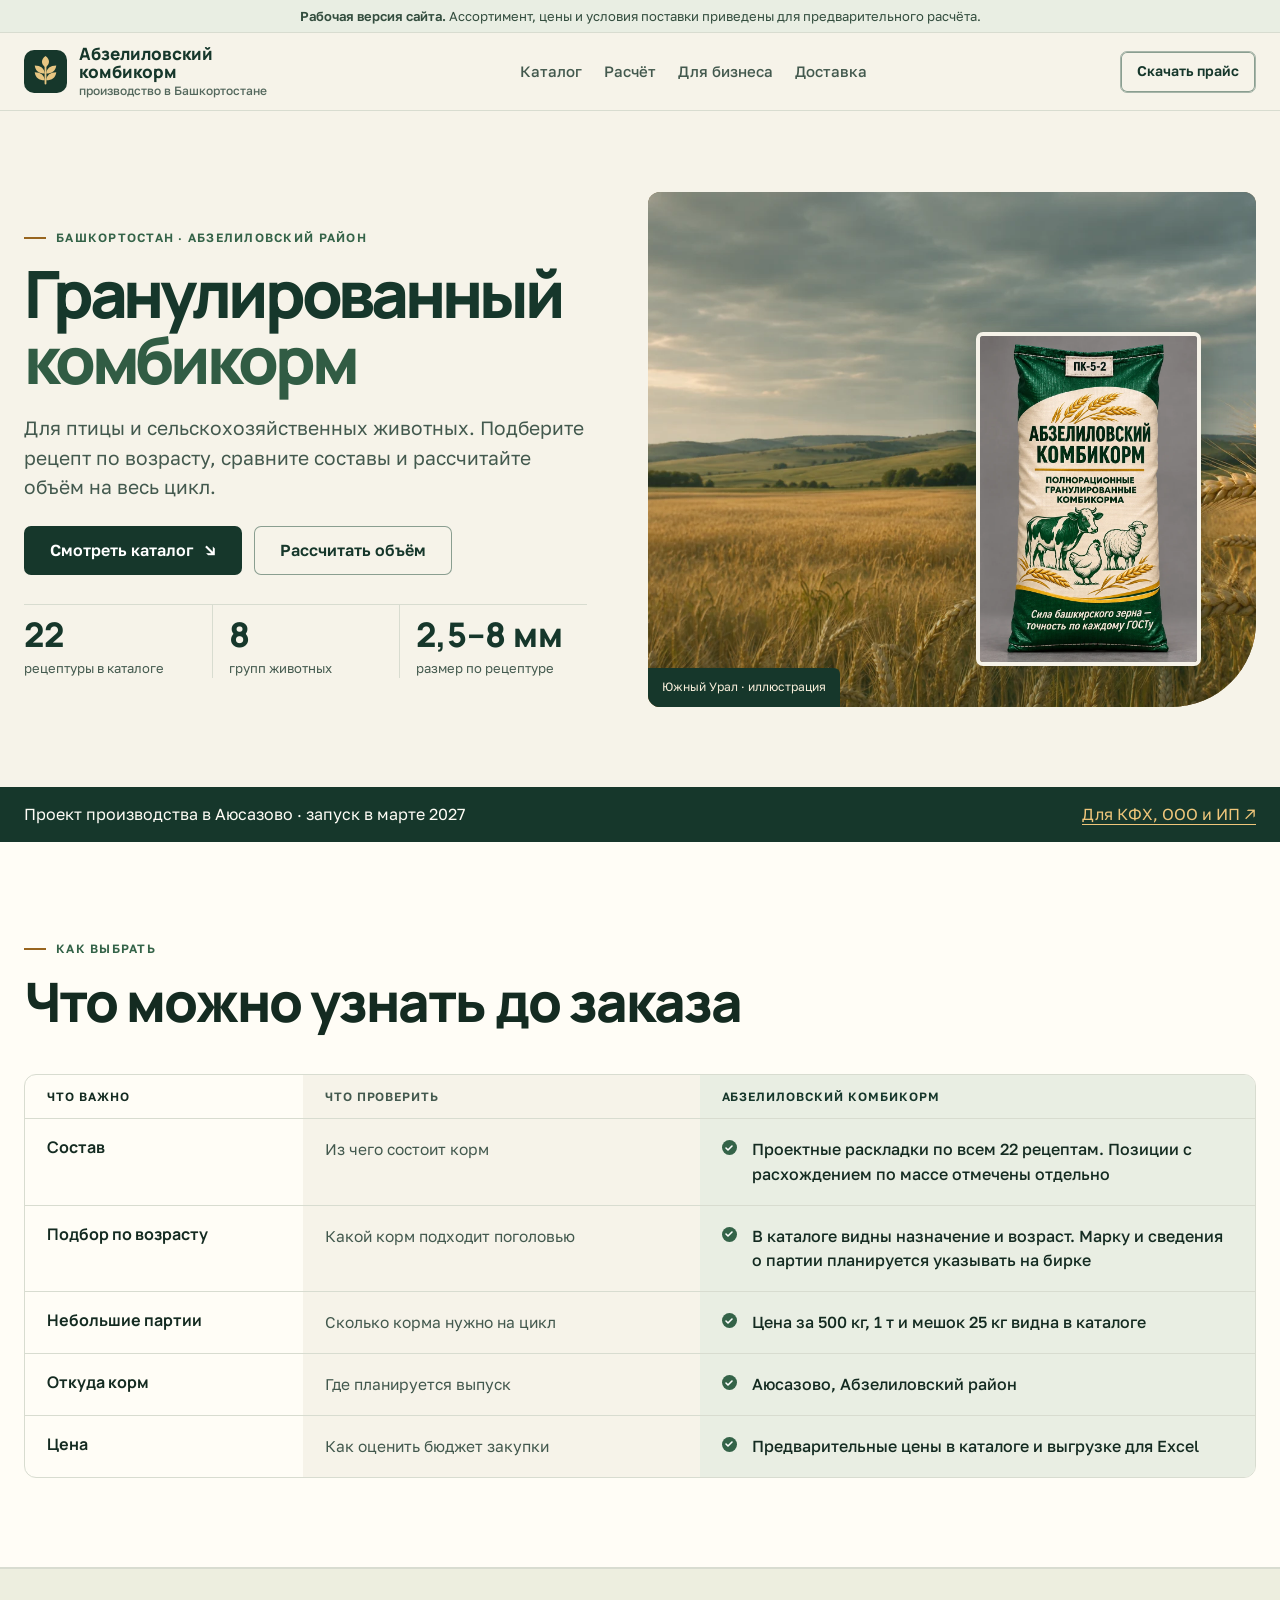
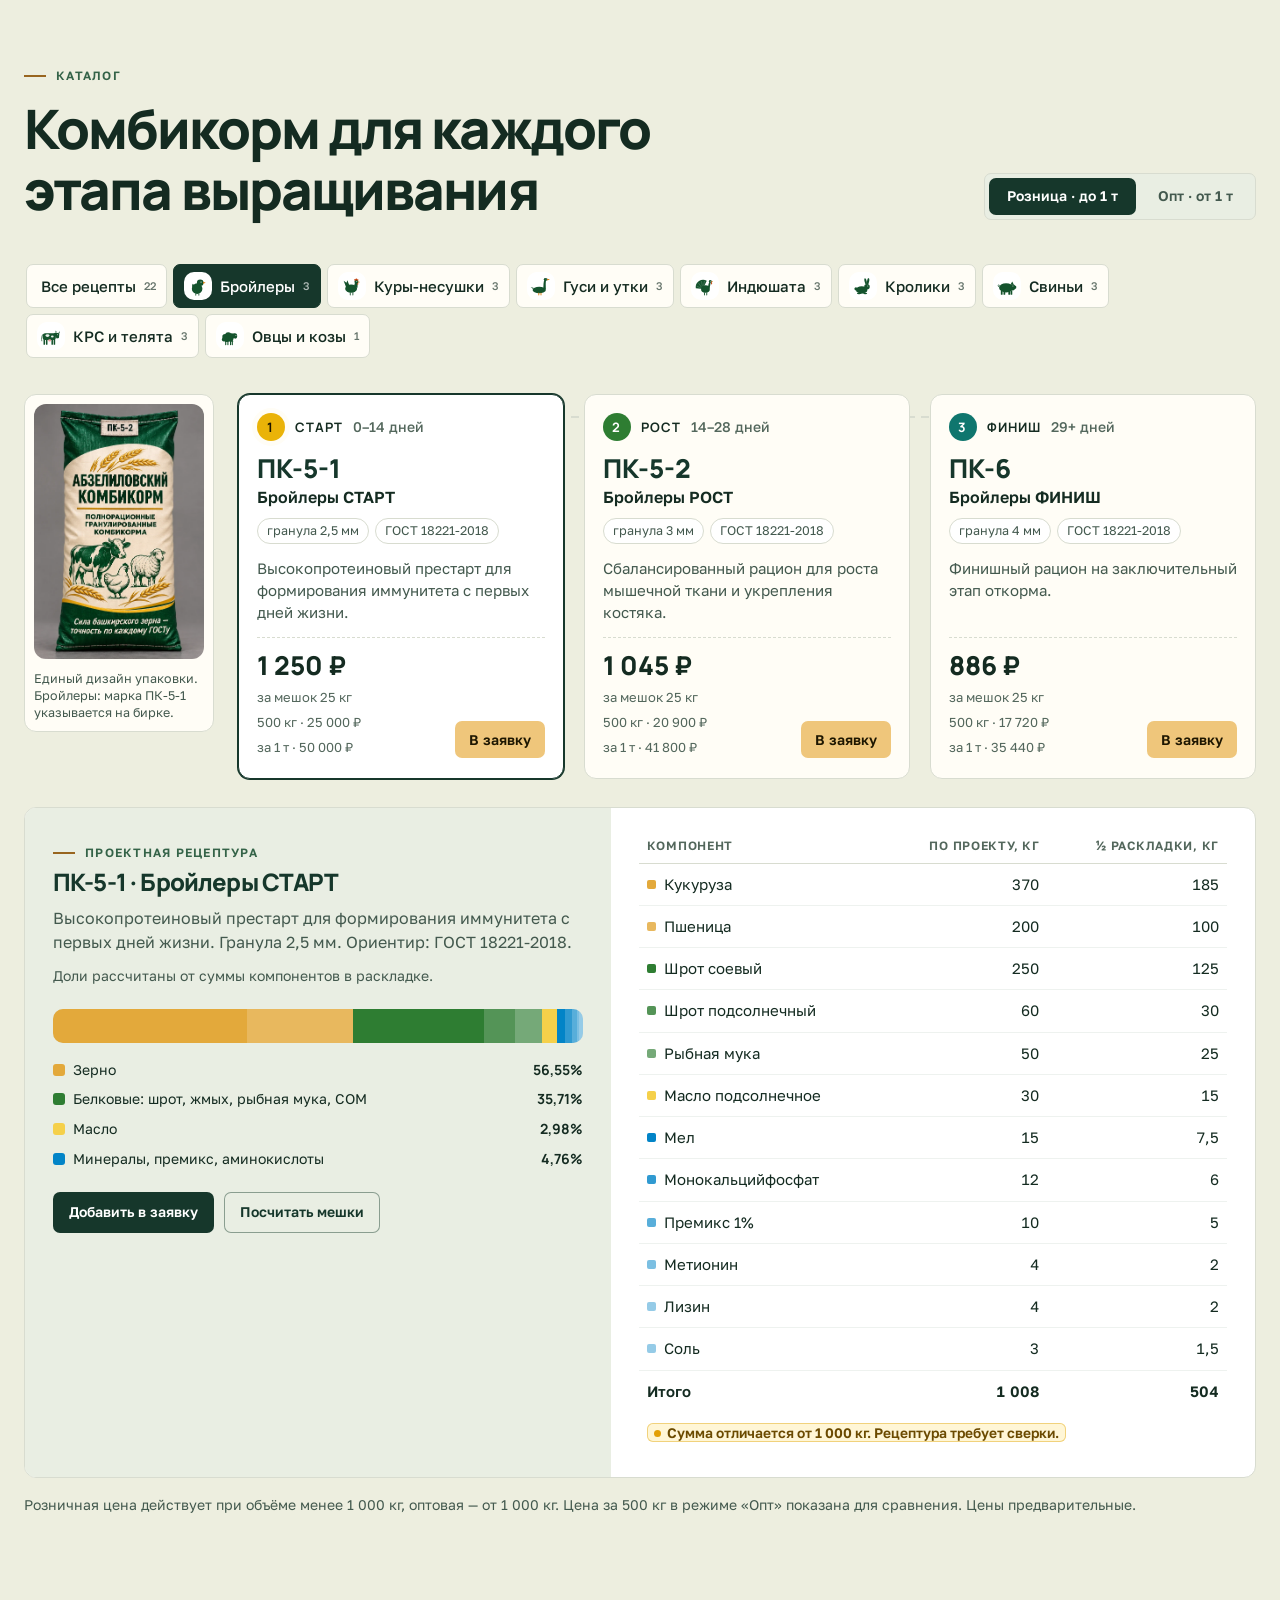
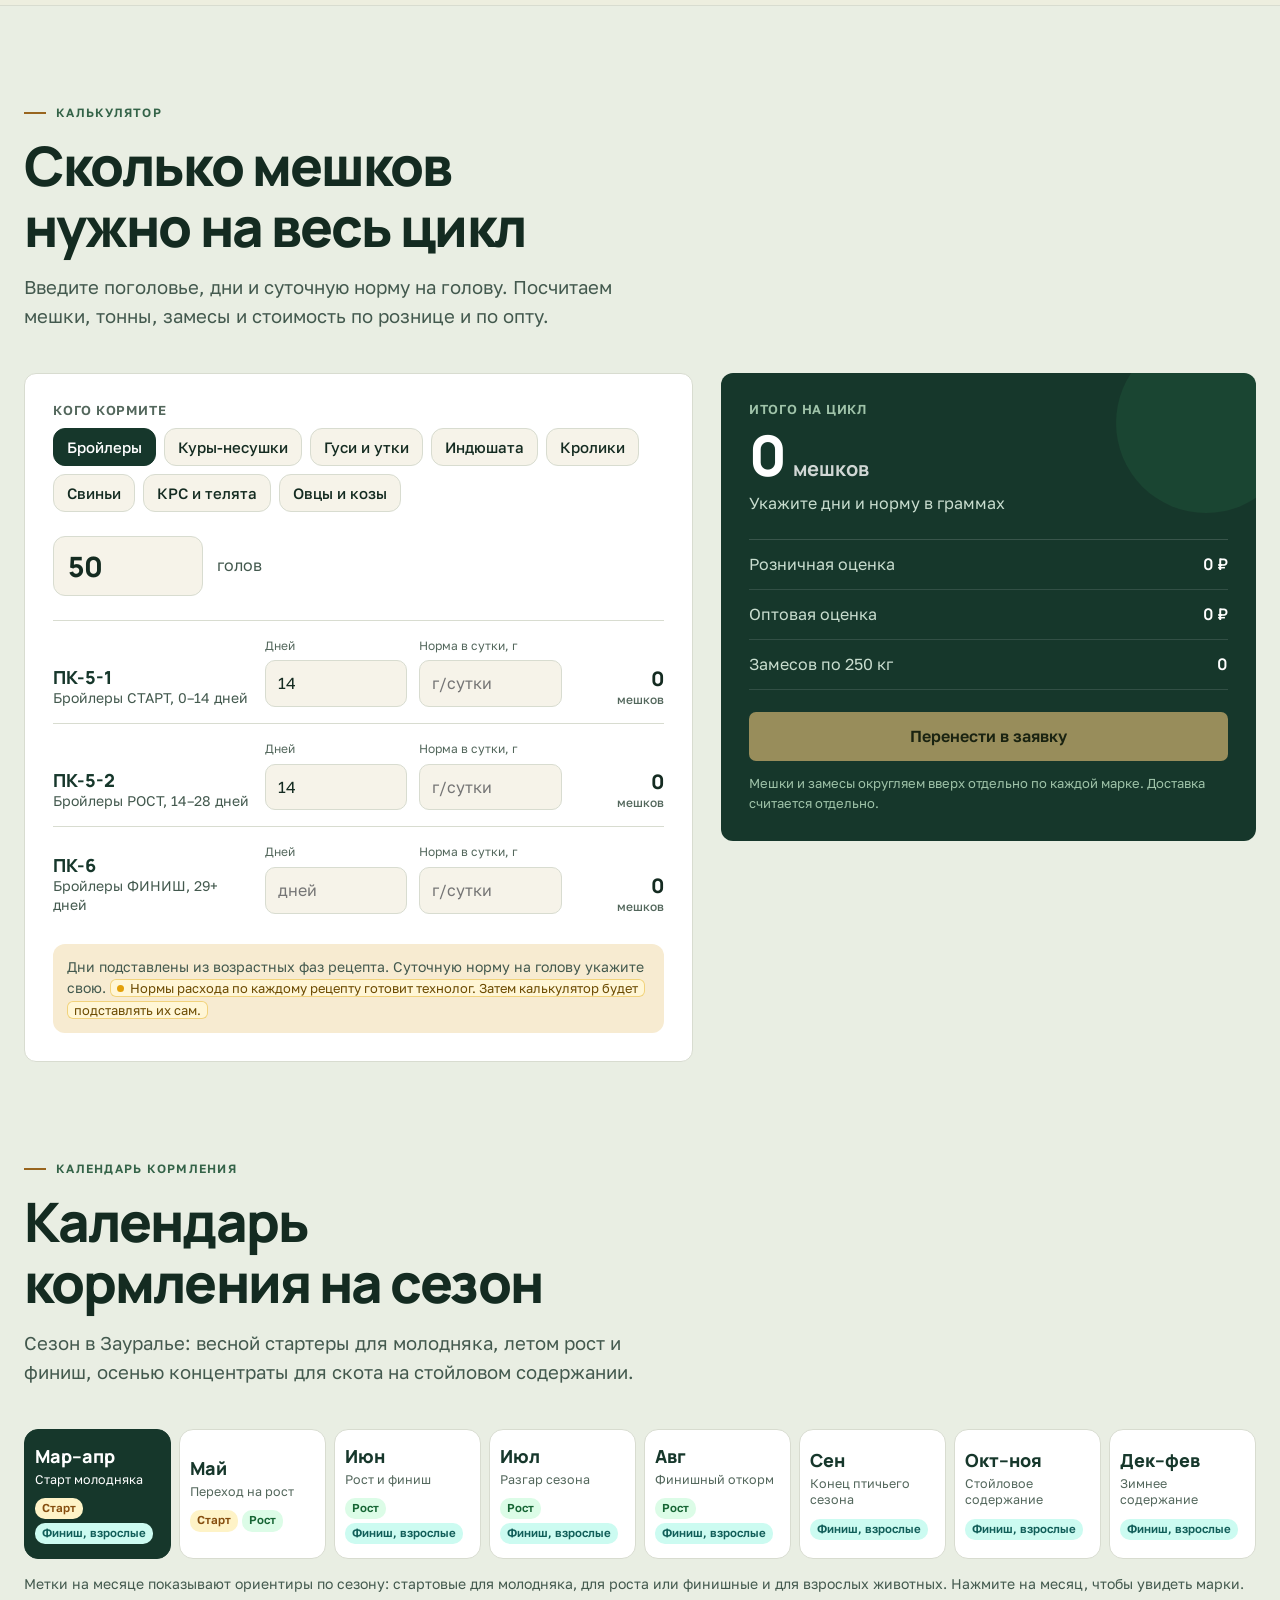
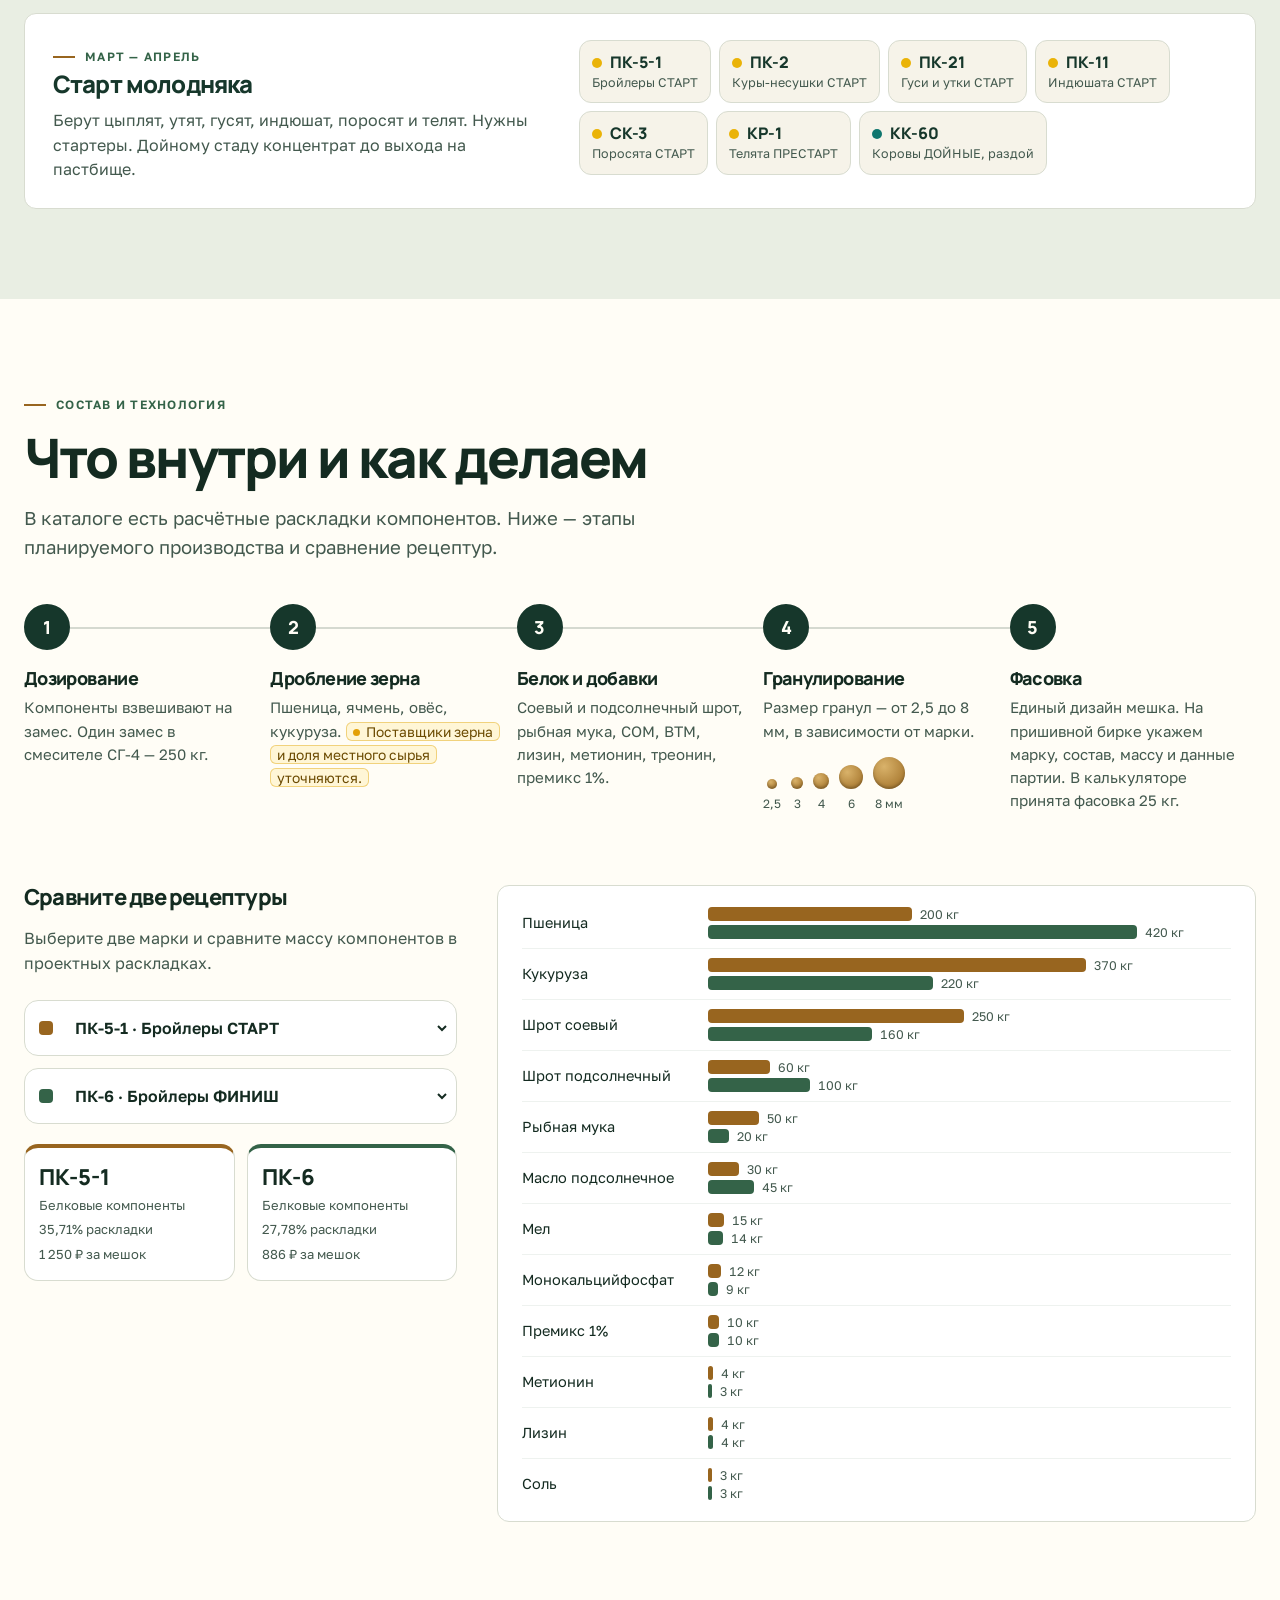
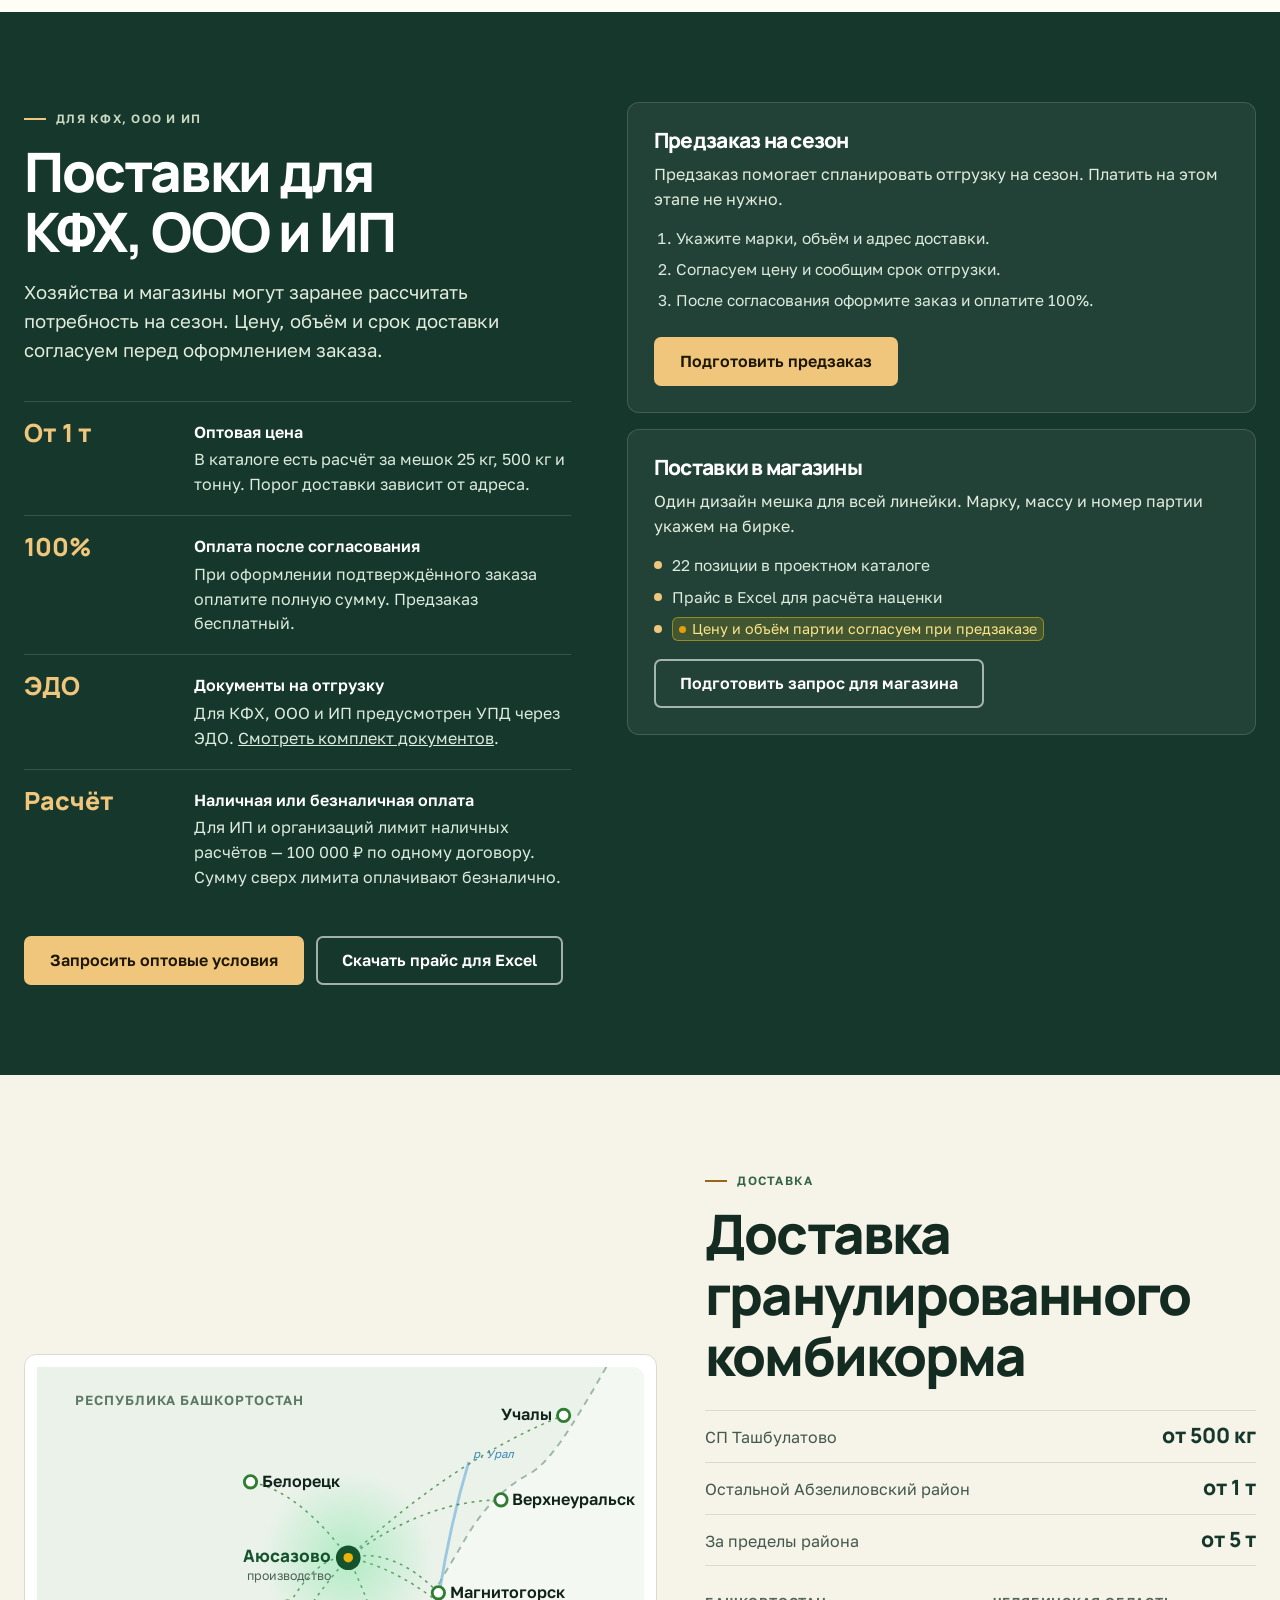
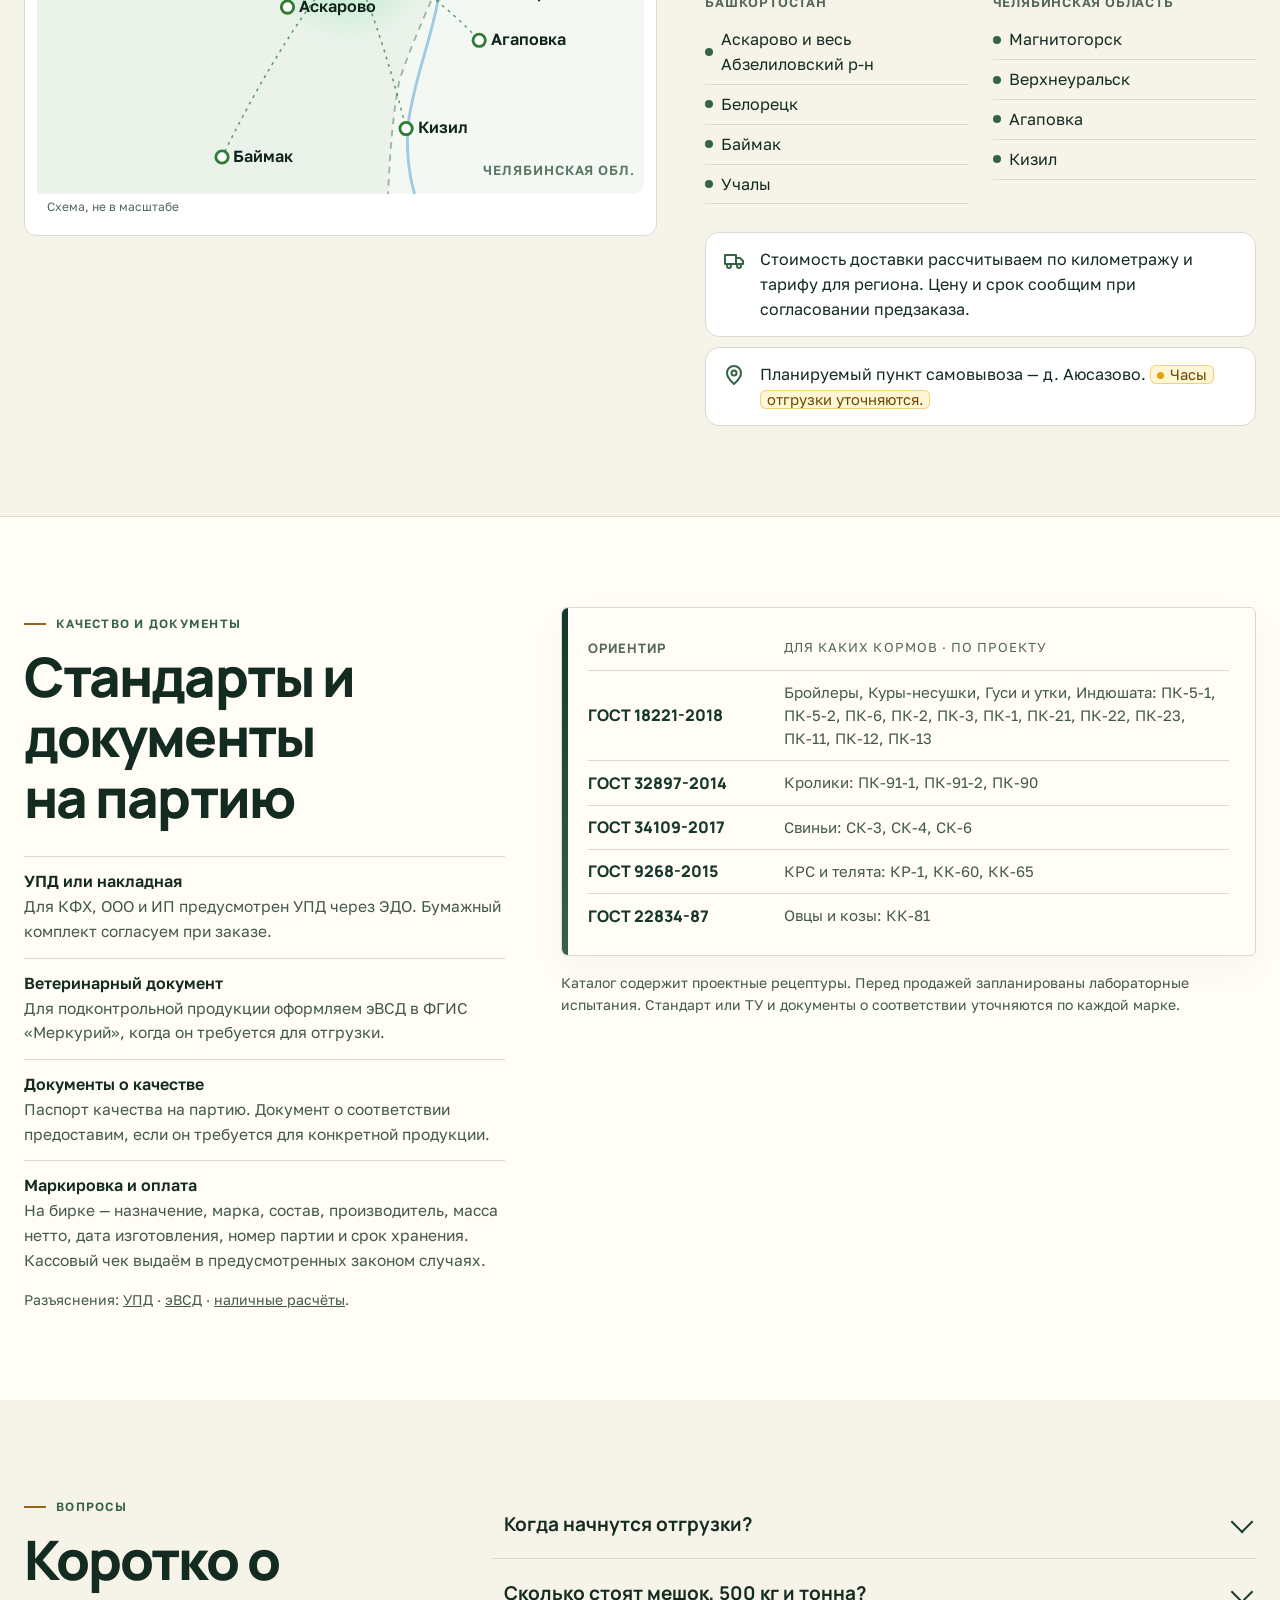
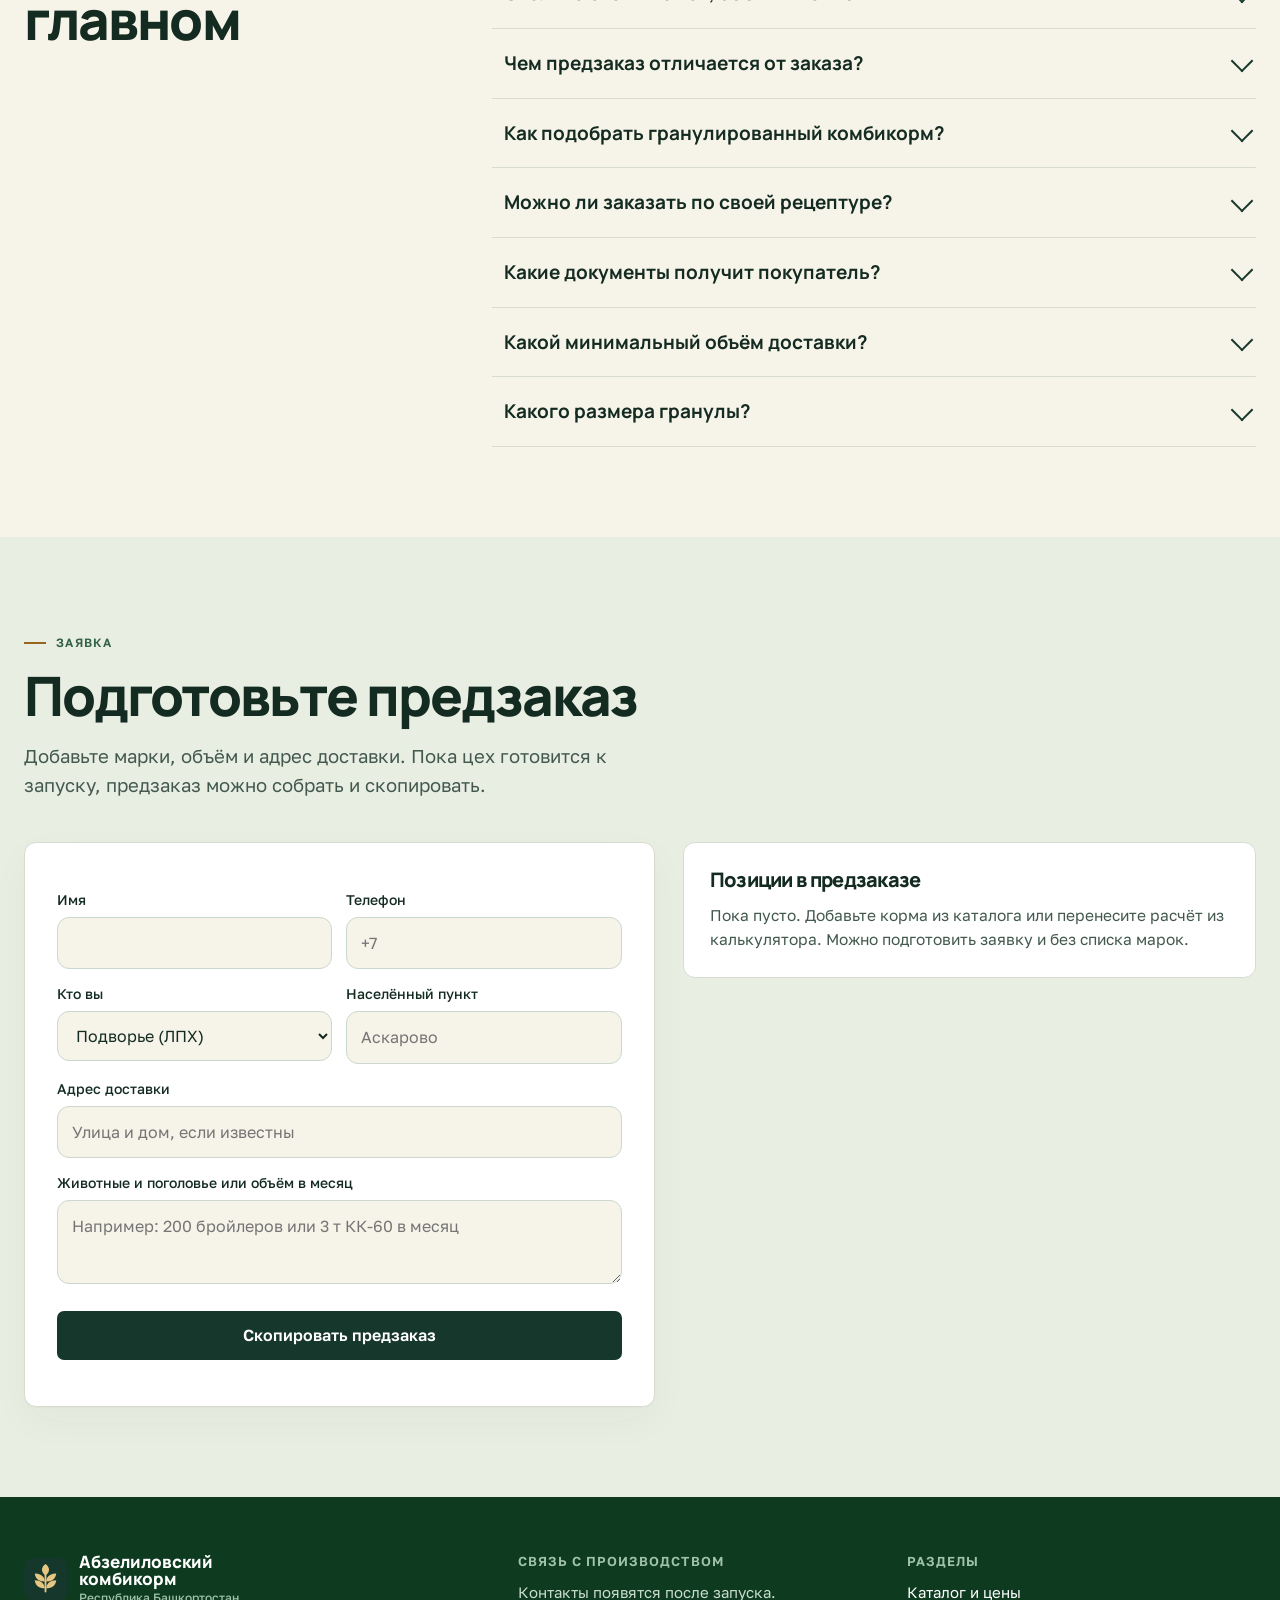
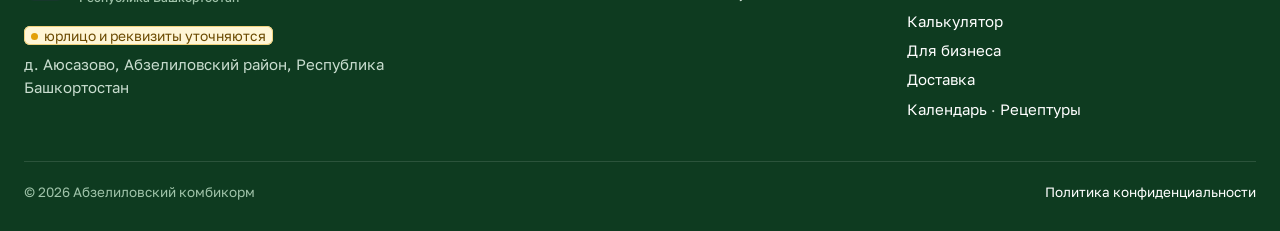
==== commit 4af1caa8: "Уточнить условия поставки и предзаказа комбикорма" ====
--- a/index.html
+++ b/index.html
@@ -558,7 +558,7 @@
   body{padding-bottom:70px}
 }
 </style>
-<link rel="stylesheet" href="design.css">
+<link rel="stylesheet" href="design.css?v=20261108">
 </head>
 <body>
 <a class="skip-link" href="#top">К содержанию</a>
@@ -573,7 +573,7 @@
     </a>
     <div class="hdr-geo">д. Аюсазово · Башкортостан</div>
     <nav class="hdr-nav" aria-label="Разделы">
-      <a href="#catalog">Каталог</a><a href="#calc">Расчёт</a><a href="#farm">Для КФХ</a><a href="#delivery">Доставка</a>
+      <a href="#catalog">Каталог</a><a href="#calc">Расчёт</a><a href="#farm">Для бизнеса</a><a href="#delivery">Доставка</a>
     </nav>
     <div class="hdr-act">
       <a class="cart-pill" id="cartPill" href="#order">В заявке: <span id="cartCount">0</span></a>
@@ -593,8 +593,8 @@
   <div class="wrap hero-grid">
     <div>
       <p class="eyebrow">Башкортостан · Абзелиловский район</p>
-      <h1 id="hero-title">Комбикорм для <em>вашего хозяйства</em></h1>
-      <p class="lead">Каталог кормов для птицы и сельскохозяйственных животных. Подберите рецепт по возрасту, сравните составы и рассчитайте объём на весь цикл.</p>
+      <h1 id="hero-title">Гранулированный <em>комбикорм</em></h1>
+      <p class="lead">Для птицы и сельскохозяйственных животных. Подберите рецепт по возрасту, сравните составы и рассчитайте объём на весь цикл.</p>
       <div class="hero-cta">
         <a class="btn btn-main" href="#catalog" data-pt-go="ret">Смотреть каталог <span aria-hidden="true">↘</span></a>
         <a class="btn btn-line" href="#calc">Рассчитать объём</a>
@@ -602,7 +602,7 @@
       <div class="facts">
         <div><b>22</b><span>рецептуры в каталоге</span></div>
         <div><b>8</b><span>групп животных</span></div>
-        <div><b>2–8 мм</b><span>размер по рецептуре</span></div>
+        <div><b>2,5–8 мм</b><span>размер по рецептуре</span></div>
       </div>
     </div>
     <figure class="hero-scene">
@@ -612,7 +612,7 @@
     </figure>
   </div>
 </section>
-<div class="hero-band"><div class="wrap"><span>Проект производства в Аюсазово</span><a href="#farm">Для КФХ и магазинов ↗</a></div></div>
+<div class="hero-band"><div class="wrap"><span>Проект производства в Аюсазово · запуск в марте 2027</span><a href="#farm">Для КФХ, ООО и ИП ↗</a></div></div>
 
 <!-- WHY -->
 <section class="sec why" id="why">
@@ -622,7 +622,7 @@
       <div class="vs-row vs-head"><div class="k">Что важно</div><div class="a">Что проверить</div><div class="b">Абзелиловский комбикорм</div></div>
       <div class="vs-row"><div class="k">Состав</div><div class="a">Из чего состоит корм</div><div class="b">Проектные раскладки по всем 22 рецептам. Позиции с расхождением по массе отмечены отдельно</div></div>
       <div class="vs-row"><div class="k">Подбор по возрасту</div><div class="a">Какой корм подходит поголовью</div><div class="b">В каталоге видны назначение и возраст. Марку и сведения о партии планируется указывать на бирке</div></div>
-      <div class="vs-row"><div class="k">Небольшие партии</div><div class="a">Сколько корма нужно на цикл</div><div class="b">Расчётная партия — 500 кг, или 20 мешков при фасовке 25 кг</div></div>
+      <div class="vs-row"><div class="k">Небольшие партии</div><div class="a">Сколько корма нужно на цикл</div><div class="b">Цена за 500 кг, 1 т и мешок 25 кг видна в каталоге</div></div>
       <div class="vs-row"><div class="k">Откуда корм</div><div class="a">Где планируется выпуск</div><div class="b">Аюсазово, Абзелиловский район</div></div>
       <div class="vs-row"><div class="k">Цена</div><div class="a">Как оценить бюджет закупки</div><div class="b">Предварительные цены в каталоге и выгрузке для Excel</div></div>
     </div>
@@ -635,17 +635,17 @@
     <div class="sec-head">
       <div>
         <div class="eyebrow">Каталог</div>
-        <h2>Выберите животных, покажем корм на каждую фазу</h2>
+        <h2>Комбикорм для каждого этапа выращивания</h2>
       </div>
       <div class="price-tg" role="group" aria-label="Тип цены">
-        <button type="button" data-pt="ret" class="on">Розница · мешок 25 кг</button>
-        <button type="button" data-pt="opt">Опт КФХ · тонна</button>
+        <button type="button" data-pt="ret" class="on">Розница · до 1 т</button>
+        <button type="button" data-pt="opt">Опт · от 1 т</button>
       </div>
     </div>
     <div class="tabs" id="tabs" role="group" aria-label="Виды животных"></div>
     <div id="catView"></div>
     <div class="detail" id="detail"></div>
-    <p class="cat-note">Цены предварительные. Налоговый режим, фасовку и минимальную партию уточнят перед запуском. Стандарты приведены как ориентир для рецептур.</p>
+    <p class="cat-note">Розничная цена действует при объёме менее 1 000 кг, оптовая — от 1 000 кг. Цена за 500 кг в режиме «Опт» показана для сравнения. Цены предварительные.</p>
   </div>
 </section>
 
@@ -677,10 +677,10 @@
         <div class="res-rows">
           <div><span>Розничная оценка</span><b id="rRet">0 ₽</b></div>
           <div><span>Оптовая оценка</span><b id="rOpt">0 ₽</b></div>
-          <div><span>Замесов по 500 кг</span><b id="rMix">0</b></div>
+          <div><span>Замесов по 250 кг</span><b id="rMix">0</b></div>
         </div>
         <button class="btn btn-gold" type="button" id="calcToOrder">Перенести в заявку</button>
-        <p class="res-note">Мешки округляем вверх по каждому рецепту. Стоимость ориентировочная. Оптовый порог ещё уточняется.</p>
+        <p class="res-note" id="rTariff"></p><p class="res-note">Мешки и замесы округляем вверх отдельно по каждой марке. Доставка считается отдельно.</p>
       </aside>
     </div>
   </div>
@@ -707,15 +707,15 @@
       </div>
     </div>
     <div class="steps">
-      <div class="step rv"><div class="step-n">1</div><h4>Дозирование</h4><p>Компоненты взвешивают на замес. В проекте расчёт ведётся на партию 500 кг.</p></div>
+      <div class="step rv"><div class="step-n">1</div><h4>Дозирование</h4><p>Компоненты взвешивают на замес. Один замес в смесителе СГ-4 — 250 кг.</p></div>
       <div class="step rv d1"><div class="step-n">2</div><h4>Дробление зерна</h4><p>Пшеница, ячмень, овёс, кукуруза. <span class="gap" data-clean="">Поставщики зерна и доля местного сырья уточняются.</span></p></div>
       <div class="step rv d2"><div class="step-n">3</div><h4>Белок и добавки</h4><p>Соевый и подсолнечный шрот, рыбная мука, СОМ, ВТМ, лизин, метионин, треонин, премикс 1%.</p></div>
-      <div class="step rv d3"><div class="step-n">4</div><h4>Гранулирование</h4><p>Под возраст: от 2 мм для цыплят до 8 мм для коров.</p>
-        <div class="pellets" aria-label="Размер гранулы в масштабе">
-          <div><i style="width:8px;height:8px"></i>2</div><div><i style="width:12px;height:12px"></i>3</div><div><i style="width:16px;height:16px"></i>4</div><div><i style="width:24px;height:24px"></i>6</div><div><i style="width:32px;height:32px"></i>8 мм</div>
+      <div class="step rv d3"><div class="step-n">4</div><h4>Гранулирование</h4><p>Размер гранул — от 2,5 до 8 мм, в зависимости от марки.</p>
+        <div class="pellets" aria-label="Сравнение размеров гранул">
+          <div><i style="width:10px;height:10px"></i>2,5</div><div><i style="width:12px;height:12px"></i>3</div><div><i style="width:16px;height:16px"></i>4</div><div><i style="width:24px;height:24px"></i>6</div><div><i style="width:32px;height:32px"></i>8 мм</div>
         </div>
       </div>
-      <div class="step rv d4"><div class="step-n">5</div><h4>Фасовка</h4><p>Единый дизайн мешка. Марка, масса и данные партии указываются на бирке. В калькуляторе принята фасовка 25 кг.</p></div>
+      <div class="step rv d4"><div class="step-n">5</div><h4>Фасовка</h4><p>Единый дизайн мешка. На пришивной бирке укажем марку, состав, массу и данные партии. В калькуляторе принята фасовка 25 кг.</p></div>
     </div>
 
     <div class="cmp">
@@ -737,14 +737,14 @@
 <section class="sec farm" id="farm">
   <div class="wrap farm-grid">
     <div>
-      <div class="eyebrow">Для КФХ и магазинов кормов</div>
-      <h2>Поставки для КФХ и магазинов</h2>
-      <p class="lead">Можно заранее посчитать потребность хозяйства или магазина на сезон. Цена и график поставок согласуются отдельно.</p>
+      <div class="eyebrow">Для КФХ, ООО и ИП</div>
+      <h2>Поставки для КФХ, ООО и ИП</h2>
+      <p class="lead">Хозяйства и магазины могут заранее рассчитать потребность на сезон. Цену, объём и срок доставки согласуем перед оформлением заказа.</p>
       <div class="terms">
-        <div class="term rv"><b>За тонну</b><p><strong>Предварительная оптовая цена</strong>Смотрите оценку в каталоге. Налоговый режим и минимальную партию уточнят к запуску.</p></div>
-        <div class="term rv d1"><b>Меркурий</b><p><strong>Ветеринарные документы в системе</strong>Применимость ФГИС «Меркурий» и пакет документов уточняются к запуску.</p></div>
-        <div class="term rv d2"><b>500 кг</b><p><strong>Индивидуальный замес</strong>Один замес это 20 мешков. <span class="gap" data-clean="Условия обсудим при звонке.">Замес по рецептуре клиента: условия уточняются.</span></p></div>
-        <div class="term rv d3"><b>Оплата</b><p><strong>Условия оплаты</strong><span class="gap" data-clean="Безналичный расчёт с документами для КФХ. Условия согласуем под объём.">Минимальная партия, способы оплаты и отсрочка уточняются.</span></p></div>
+        <div class="term rv"><b>От 1 т</b><p><strong>Оптовая цена</strong>В каталоге есть расчёт за мешок 25 кг, 500 кг и тонну. Порог доставки зависит от адреса.</p></div>
+        <div class="term rv d1"><b>100%</b><p><strong>Оплата после согласования</strong>При оформлении подтверждённого заказа оплатите полную сумму. Предзаказ бесплатный.</p></div>
+        <div class="term rv d2"><b>ЭДО</b><p><strong>Документы на отгрузку</strong>Для КФХ, ООО и ИП предусмотрен УПД через ЭДО. <a href="#docs">Смотреть комплект документов</a>.</p></div>
+        <div class="term rv d3"><b>Расчёт</b><p><strong>Наличная или безналичная оплата</strong>Для ИП и организаций лимит наличных расчётов — 100 000 ₽ по одному договору. Сумму сверх лимита оплачивают безналично.</p></div>
       </div>
       <div class="farm-cta">
         <a class="btn btn-gold" href="#order" data-status="КФХ" data-note="Нужны оптовые условия. Объём в месяц: ">Запросить оптовые условия</a>
@@ -754,15 +754,15 @@
     <div class="fcards">
       <div class="fcard rv d1">
         <h3>Предзаказ на сезон</h3>
-        <p>Составьте список марок и объёмов по месяцам для обсуждения сезонных поставок.</p>
-        <ul><li>Весной в первую очередь расходятся стартеры для молодняка</li><li>Объём можно разбить на отгрузки по месяцам</li><li><span class="gap" data-clean="Условия предзаказа обсудим при звонке.">Предоплата и фиксация цены по предзаказу уточняются</span></li></ul>
+        <p>Предзаказ помогает спланировать отгрузку на сезон. Платить на этом этапе не нужно.</p>
+        <ol class="preorder-steps"><li>Укажите марки, объём и адрес доставки.</li><li>Согласуем цену и сообщим срок отгрузки.</li><li>После согласования оформите заказ и оплатите 100%.</li></ol>
         <a class="btn btn-gold" href="#order" data-status="КФХ" data-note="Предзаказ на сезон. Рецепты и объём по месяцам: ">Подготовить предзаказ</a>
       </div>
       <div class="fcard rv d2">
-        <h3>Магазинам кормов</h3>
-        <p>Фирменный мешок для всей линейки. Отличить марки и фасовку поможет бирка.</p>
-        <ul><li>22 позиции в проектном каталоге</li><li>Прайс в Excel для расчёта наценки</li><li><span class="gap" data-clean="Условия для магазинов обсудим при звонке.">Дилерская цена, минимальная партия и отгрузка паллетами уточняются</span></li></ul>
-        <a class="btn btn-line" href="#order" data-status="Магазин" data-note="Магазин кормов. Интересуют условия поставки: " style="color:#fff;box-shadow:inset 0 0 0 2px rgba(255,255,255,.6)">Стать партнёром</a>
+        <h3>Поставки в магазины</h3>
+        <p>Один дизайн мешка для всей линейки. Марку, массу и номер партии укажем на бирке.</p>
+        <ul><li>22 позиции в проектном каталоге</li><li>Прайс в Excel для расчёта наценки</li><li><span class="gap" data-clean="Условия для магазинов обсудим при звонке.">Цену и объём партии согласуем при предзаказе</span></li></ul>
+        <a class="btn btn-line" href="#order" data-status="Магазин" data-note="Магазин кормов. Интересуют условия поставки: " style="color:#fff;box-shadow:inset 0 0 0 2px rgba(255,255,255,.6)">Подготовить запрос для магазина</a>
       </div>
     </div>
   </div>
@@ -791,13 +791,18 @@
     </div>
     <div>
       <div class="eyebrow">Доставка</div>
-      <h2>Планируемая география поставок</h2>
+      <h2>Доставка гранулированного комбикорма</h2>
+      <dl class="delivery-limits">
+        <div><dt>СП Ташбулатово</dt><dd>от 500 кг</dd></div>
+        <div><dt>Остальной Абзелиловский район</dt><dd>от 1 т</dd></div>
+        <div><dt>За пределы района</dt><dd>от 5 т</dd></div>
+      </dl>
       <div class="towns">
         <div><h4>Башкортостан</h4><ul><li>Аскарово и весь Абзелиловский р-н</li><li>Белорецк</li><li>Баймак</li><li>Учалы</li></ul></div>
         <div><h4>Челябинская область</h4><ul><li>Магнитогорск</li><li>Верхнеуральск</li><li>Агаповка</li><li>Кизил</li></ul></div>
       </div>
       <div class="dlv-terms">
-        <div><svg viewBox="0 0 24 24" fill="none" stroke="currentColor" stroke-width="2" stroke-linecap="round" stroke-linejoin="round"><path d="M3 7h11v9H3zM14 10h4l3 3v3h-7"/><circle cx="7" cy="18" r="2"/><circle cx="17" cy="18" r="2"/></svg><p><span class="gap" data-clean="Стоимость и день доставки назовём при звонке, исходя из адреса и объёма.">Стоимость, график и минимальный объём доставки по районам уточняются.</span></p></div>
+        <div><svg viewBox="0 0 24 24" fill="none" stroke="currentColor" stroke-width="2" stroke-linecap="round" stroke-linejoin="round"><path d="M3 7h11v9H3zM14 10h4l3 3v3h-7"/><circle cx="7" cy="18" r="2"/><circle cx="17" cy="18" r="2"/></svg><p>Стоимость доставки рассчитываем по километражу и тарифу для региона. Цену и срок сообщим при согласовании предзаказа.</p></div>
         <div><svg viewBox="0 0 24 24" fill="none" stroke="currentColor" stroke-width="2" stroke-linecap="round" stroke-linejoin="round"><path d="M12 21s-7-6.2-7-11a7 7 0 1 1 14 0c0 4.8-7 11-7 11z"/><circle cx="12" cy="10" r="2.5"/></svg><p>Планируемый пункт самовывоза — д. Аюсазово. <span class="gap" data-clean="">Часы отгрузки уточняются.</span></p></div>
       </div>
     </div>
@@ -810,14 +815,18 @@
     <div>
       <div class="eyebrow">Качество и документы</div>
       <h2>Стандарты и документы на партию</h2>
-      <ul class="checks">
-        <li><svg viewBox="0 0 24 24" fill="none" stroke="currentColor" stroke-width="2.2" stroke-linecap="round" stroke-linejoin="round"><circle cx="12" cy="12" r="10"/><path d="m8 12 3 3 5-6"/></svg><div><strong>Состав открыт</strong><span>Проектные раскладки по 22 рецептурам и результаты сверки массы есть в каталоге.</span></div></li>
-        <li><svg viewBox="0 0 24 24" fill="none" stroke="currentColor" stroke-width="2.2" stroke-linecap="round" stroke-linejoin="round"><circle cx="12" cy="12" r="10"/><path d="m8 12 3 3 5-6"/></svg><div><strong>Меркурий для оптовых отгрузок</strong><span>Порядок оформления ветеринарных документов уточняется к запуску.</span></div></li>
-        <li><svg viewBox="0 0 24 24" fill="none" stroke="currentColor" stroke-width="2.2" stroke-linecap="round" stroke-linejoin="round"><circle cx="12" cy="12" r="10"/><path d="m8 12 3 3 5-6"/></svg><div><strong>Декларации и протоколы</strong><span><span class="gap" data-clean="Документы на партию пришлём по запросу.">Перечень деклараций и протоколов уточняется для выпускаемых партий.</span></span></div></li>
-        <li><svg viewBox="0 0 24 24" fill="none" stroke="currentColor" stroke-width="2.2" stroke-linecap="round" stroke-linejoin="round"><circle cx="12" cy="12" r="10"/><path d="m8 12 3 3 5-6"/></svg><div><strong>Хранение</strong><span><span class="gap" data-clean="Храните в сухом проветриваемом месте, на поддонах, не на бетоне.">Срок годности и условия хранения уточняются по каждому рецепту.</span></span></div></li>
+      <ul class="checks shipment-docs">
+        <li><div><strong>УПД или накладная</strong><span>Для КФХ, ООО и ИП предусмотрен УПД через ЭДО. Бумажный комплект согласуем при заказе.</span></div></li>
+        <li><div><strong>Ветеринарный документ</strong><span>Для подконтрольной продукции оформляем эВСД в ФГИС «Меркурий», когда он требуется для отгрузки.</span></div></li>
+        <li><div><strong>Документы о качестве</strong><span>Паспорт качества на партию. Документ о соответствии предоставим, если он требуется для конкретной продукции.</span></div></li>
+        <li><div><strong>Маркировка и оплата</strong><span>На бирке — назначение, марка, состав, производитель, масса нетто, дата изготовления, номер партии и срок хранения. Кассовый чек выдаём в предусмотренных законом случаях.</span></div></li>
       </ul>
-    </div>
-    <div class="sheet rv" id="gostSheet"></div>
+      <p class="cat-note">Разъяснения: <a href="https://www.nalog.gov.ru/rn77/news/activities_fts/16543959/">УПД</a> · <a href="https://vet.alania.gov.ru/news/827">эВСД</a> · <a href="https://www.cbr.ru/na/5348-u/">наличные расчёты</a>.</p>
+    </div>
+    <div>
+      <div class="sheet rv" id="gostSheet"></div>
+      <p class="cat-note">Каталог содержит проектные рецептуры. Перед продажей запланированы лабораторные испытания. Стандарт или ТУ и документы о соответствии уточняются по каждой марке.</p>
+    </div>
   </div>
 </section>
 
@@ -829,14 +838,14 @@
       <h2>Коротко о главном</h2>
     </div>
     <div class="faq" id="faqList">
-      <details><summary>Когда начнутся отгрузки?</summary><div class="ans"><span class="gap" data-clean="Оставьте заявку, и мы сообщим дату первой отгрузки.">Дата запуска производства уточняется.</span> Можно подготовить список кормов на сезон. Объём и сроки поставки согласуют после запуска.</div></details>
-      <details><summary>Сколько стоит тонна и мешок?</summary><div class="ans">Цены по каждому рецепту в каталоге: переключатель «Розница» и «Опт КФХ». Суммы в каталоге ориентировочные. Прайс можно скачать в CSV и открыть в Excel.</div></details>
-      <details><summary>С какого объёма действует оптовая цена?</summary><div class="ans"><span class="gap" data-clean="Зависит от объёма и периода. Оставьте заявку, и мы назовём цену под ваш объём.">Порог оптовой цены уточняется к запуску.</span></div></details>
-      <details><summary>Как понять, какой корм нужен?</summary><div class="ans">Выберите животных в каталоге. Корма разбиты по фазам: старт, рост, финиш. Возраст для каждой фазы указан на карточке. Укажите вид и возраст животных в заявке, чтобы обсудить выбор марки после запуска.</div></details>
-      <details><summary>Можно ли сделать корм по своей рецептуре?</summary><div class="ans">Замес на производстве 500 кг, это 20 мешков. <span class="gap" data-clean="Индивидуальный замес обсуждаем по заявке.">Условия замеса по рецептуре клиента уточняются.</span></div></details>
-      <details><summary>Какие документы дадите?</summary><div class="ans">Стандарты в каталоге указаны как ориентир для рецептур. Документы на готовую партию уточняются отдельно. <span class="gap" data-clean="Документы на партию пришлём по запросу.">Полный перечень документов на партию уточняется.</span></div></details>
-      <details><summary>Есть ли отсрочка платежа?</summary><div class="ans"><span class="gap" data-clean="Условия оплаты согласуем под объём и регулярность закупок.">Условия оплаты и отсрочки уточняются.</span></div></details>
-      <details><summary>Почему гранула разного размера?</summary><div class="ans">Под возраст и вид животного: 2 мм для цыплят и индюшат на старте, 3–4 мм для растущей птицы и кроликов, 6 мм для свиней на финише и овец, 8 мм для коров и бычков.</div></details>
+      <details><summary>Когда начнутся отгрузки?</summary><div class="ans">Запуск цеха запланирован на март 2027 года. Точную дату первой отгрузки сообщим после пусконаладки и подготовки документов.</div></details>
+      <details><summary>Сколько стоят мешок, 500 кг и тонна?</summary><div class="ans">Предварительные цены есть в <a href="#catalog">каталоге</a> и в прайсе для Excel. Розничный тариф — при объёме менее 1 000 кг, оптовый — от 1 000 кг.</div></details>
+      <details><summary>Чем предзаказ отличается от заказа?</summary><div class="ans">Предзаказ бесплатный. Сначала согласуем марки, объём, цену и срок доставки. Затем вы оформляете заказ и оплачиваете 100% суммы.</div></details>
+      <details><summary>Как подобрать гранулированный комбикорм?</summary><div class="ans">Выберите вид животных и возраст. Для молодняка в каталоге есть стартовые позиции, для подросших — ростовые и финишные.</div></details>
+      <details><summary>Можно ли заказать по своей рецептуре?</summary><div class="ans">Производим только по рецептурам из нашей линейки. Перед выпуском проверяем их в лаборатории по применимому ГОСТ или ТУ.</div></details>
+      <details><summary>Какие документы получит покупатель?</summary><div class="ans">Для бизнеса предусмотрен УПД, паспорт качества партии, а в предусмотренных случаях — документ о соответствии и эВСД. <a href="#docs">Подробнее о документах</a>.</div></details>
+      <details><summary>Какой минимальный объём доставки?</summary><div class="ans">По СП Ташбулатово — от 500 кг, по остальной территории Абзелиловского района — от 1 т, за пределы района — от 5 т. Стоимость зависит от километража и региона.</div></details>
+      <details><summary>Какого размера гранулы?</summary><div class="ans">От 2,5 до 8 мм. Например, ПК-2 для цыплят яичных кроссов — 2,5 мм. Точный размер указан в карточке марки.</div></details>
     </div>
   </div>
 </section>
@@ -847,8 +856,8 @@
     <div class="sec-head">
       <div>
         <div class="eyebrow">Заявка</div>
-        <h2>Подготовьте заявку на корм</h2>
-        <p class="lead">Добавьте марки и объёмы из каталога или калькулятора. Пока приём заявок закрыт, список можно скопировать.</p>
+        <h2>Подготовьте предзаказ</h2>
+        <p class="lead">Добавьте марки, объём и адрес доставки. Пока цех готовится к запуску, предзаказ можно собрать и скопировать.</p>
       </div>
     </div>
     <div class="order-grid">
@@ -858,20 +867,21 @@
           <label class="f" id="fPhone"><span>Телефон</span><input name="phone" type="tel" inputmode="tel" autocomplete="tel" maxlength="30" placeholder="+7"><div class="f-err">Укажите телефон, чтобы мы могли перезвонить</div></label>
         </div>
         <div class="frow">
-          <label class="f"><span>Кто вы</span><select name="status" id="fStatus"><option>Подворье (ЛПХ)</option><option>КФХ или ИП</option><option>Магазин кормов</option><option>Предзаказ на сезон</option><option>Другое</option></select></label>
+          <label class="f"><span>Кто вы</span><select name="status" id="fStatus"><option>Подворье (ЛПХ)</option><option>КФХ</option><option>ООО</option><option>ИП</option><option>Магазин</option><option>Другое</option></select></label>
           <label class="f"><span>Населённый пункт</span><input name="region" list="townList" maxlength="80" placeholder="Аскарово"></label>
         </div>
         <datalist id="townList"><option>Аскарово</option><option>Магнитогорск</option><option>Белорецк</option><option>Баймак</option><option>Учалы</option><option>Верхнеуральск</option><option>Агаповка</option><option>Кизил</option></datalist>
+        <label class="f"><span>Адрес доставки</span><input name="delivery_address" autocomplete="street-address" maxlength="160" placeholder="Улица и дом, если известны"></label>
         <label class="f"><span>Животные и поголовье или объём в месяц</span><textarea name="animals" maxlength="600" placeholder="Например: 200 бройлеров или 3 т КК-60 в месяц"></textarea></label>
         <div class="hp" aria-hidden="true"><label>Сайт компании<input name="company_site" tabindex="-1" autocomplete="off"></label></div>
         <label class="consent" id="consentRow" hidden><input type="checkbox" name="consent" id="fConsent"> <span>Согласен на обработку персональных данных по <a href="policy.html" target="_blank">политике конфиденциальности</a></span></label>
-        <button class="btn btn-main" type="submit" id="fSubmit">Скопировать заявку</button>
+        <button class="btn btn-main" type="submit" id="fSubmit">Скопировать предзаказ</button>
         <label class="draft-output" id="draftOutput" hidden>Текст заявки<textarea id="draftText" readonly></textarea></label>
         <div class="f-status" id="fStatusMsg" role="status"></div>
       </form>
       <div>
         <div class="basket">
-          <h3>Позиции в заявке</h3>
+          <h3>Позиции в предзаказе</h3>
           <div id="basket"></div>
           <div class="b-calc" id="bCalc"></div>
         </div>
@@ -905,7 +915,7 @@
         <h4>Разделы</h4>
         <p><a href="#catalog">Каталог и цены</a></p>
         <p><a href="#calc">Калькулятор</a></p>
-        <p><a href="#farm">Для КФХ</a></p>
+        <p><a href="#farm">Для бизнеса</a></p>
         <p><a href="#delivery">Доставка</a></p><p><a href="#season">Календарь</a> · <a href="#tech">Рецептуры</a></p>
       </div>
     </div>
@@ -948,25 +958,25 @@
 const PH = {start:{n:"Старт",c:"var(--ph-start)",hex:"#EAB308",i:"1"},grow:{n:"Рост",c:"var(--ph-grow)",hex:"#2E7D32",i:"2"},finish:{n:"Финиш",c:"var(--ph-finish)",hex:"#0F766E",i:"3"}};
 const c = s => s.split(";").map(x=>{const [n,v]=x.split(":");return [n.trim(),+v]});
 const R = [
- {id:1,cat:"broiler",ph:"start",nm:"Бройлеры СТАРТ",age:"0–14 дней",days:14,mk:"ПК-5-1",fm:"Гранула",sz:2,gost:"ГОСТ 18221-2018",opt:44545,optB:1114,ret:50000,retB:1250,d:"Высокопротеиновый престарт для формирования иммунитета с первых дней жизни.",cp:c("Кукуруза:370;Шрот соевый:250;Пшеница:200;Шрот подсолнечный:60;Рыбная мука:50;Масло подсолнечное:30;Мел:15;Монокальцийфосфат:12;Премикс 1%:10;Метионин:4;Лизин:4;Соль:3")},
+ {id:1,cat:"broiler",ph:"start",nm:"Бройлеры СТАРТ",age:"0–14 дней",days:14,mk:"ПК-5-1",fm:"Гранула",sz:2.5,gost:"ГОСТ 18221-2018",opt:44545,optB:1114,ret:50000,retB:1250,d:"Высокопротеиновый престарт для формирования иммунитета с первых дней жизни.",cp:c("Кукуруза:370;Шрот соевый:250;Пшеница:200;Шрот подсолнечный:60;Рыбная мука:50;Масло подсолнечное:30;Мел:15;Монокальцийфосфат:12;Премикс 1%:10;Метионин:4;Лизин:4;Соль:3")},
  {id:2,cat:"broiler",ph:"grow",nm:"Бройлеры РОСТ",age:"14–28 дней",days:14,mk:"ПК-5-2",fm:"Гранула",sz:3,gost:"ГОСТ 18221-2018",opt:38182,optB:955,ret:41818,retB:1045,d:"Сбалансированный рацион для роста мышечной ткани и укрепления костяка.",cp:c("Пшеница:350;Кукуруза:250;Шрот соевый:200;Шрот подсолнечный:80;Рыбная мука:40;Масло подсолнечное:40;Мел:14;Монокальцийфосфат:11;Премикс 1%:10;Лизин:5;Метионин:5;Соль:3")},
  {id:3,cat:"broiler",ph:"finish",nm:"Бройлеры ФИНИШ",age:"29+ дней",days:null,mk:"ПК-6",fm:"Гранула",sz:4,gost:"ГОСТ 18221-2018",opt:32727,optB:818,ret:35455,retB:886,d:"Финишный рацион на заключительный этап откорма.",cp:c("Пшеница:420;Кукуруза:220;Шрот соевый:160;Шрот подсолнечный:100;Масло подсолнечное:45;Рыбная мука:20;Мел:14;Монокальцийфосфат:9;Премикс 1%:10;Лизин:4;Метионин:3;Соль:3")},
- {id:4,cat:"layer",ph:"start",nm:"Куры-несушки СТАРТ",age:"0–7 недель",days:49,mk:"ПК-2",fm:"Крупка",sz:3,gost:"ГОСТ 18221-2018",opt:39091,optB:977,ret:43200,retB:1080,d:"Стартовый корм для цыплят яичных кроссов.",cp:c("Кукуруза:400;Пшеница:215;Шрот соевый:180;Шрот подсолнечный:100;Рыбная мука:40;Масло подсолнечное:20;Монокальцийфосфат:16;Мел:12;Премикс 1%:10;Метионин:3;Лизин:2;Соль:2")},
+ {id:4,cat:"layer",ph:"start",nm:"Куры-несушки СТАРТ",age:"0–7 недель",days:49,mk:"ПК-2",fm:"Гранула",sz:2.5,gost:"ГОСТ 18221-2018",opt:39091,optB:977,ret:43200,retB:1080,d:"Стартовый гранулированный комбикорм для цыплят яичных кроссов.",cp:c("Кукуруза:400;Пшеница:215;Шрот соевый:180;Шрот подсолнечный:100;Рыбная мука:40;Масло подсолнечное:20;Монокальцийфосфат:16;Мел:12;Премикс 1%:10;Метионин:3;Лизин:2;Соль:2")},
  {id:5,cat:"layer",ph:"grow",nm:"Куры-несушки РОСТ",age:"7–20 недель",days:91,mk:"ПК-3",fm:"Гранула",sz:3,gost:"ГОСТ 18221-2018",opt:29091,optB:727,ret:32000,retB:800,d:"Рацион для развития молодки перед началом яйцекладки без ожирения.",cp:c("Пшеница:400;Ячмень:200;Кукуруза:120;Жмых подсолнечный:110;Шрот соевый:80;Масло подсолнечное:20;Монокальцийфосфат:15;Мел:15;Премикс 1%:10;Лизин:3;Метионин:2;Соль:2")},
  {id:6,cat:"layer",ph:"finish",nm:"Взрослые несушки ЯЙЦО",age:"с начала яйцекладки",days:null,mk:"ПК-1",fm:"Крупка",sz:4,gost:"ГОСТ 18221-2018",opt:30909,optB:773,ret:34000,retB:850,d:"Кальций из ракушки и мела для скорлупы, кукуруза для цвета желтка.",cp:c("Кукуруза:350;Пшеница:250;Жмых подсолнечный:150;Шрот соевый:70;Ракушка дроблёная:50;Мел:40;Рыбная мука:30;Масло подсолнечное:15;Монокальцийфосфат:12;Премикс 1%:10;Метионин:2;Лизин:2;Соль:2")},
  {id:7,cat:"goose",ph:"start",nm:"Гуси и утки СТАРТ",age:"1–3 недели",days:21,mk:"ПК-21",fm:"Крупка",sz:3,gost:"ГОСТ 18221-2018",opt:40909,optB:1023,ret:45200,retB:1130,d:"Стартовый рацион для водоплавающей птицы с повышенным протеином.",cp:c("Кукуруза:400;Пшеница:200;Шрот соевый:180;Шрот подсолнечный:100;Рыбная мука:50;Масло подсолнечное:30;Монокальцийфосфат:15;Мел:13;Премикс 1%:10;Метионин:1;Лизин:1;Соль:3")},
  {id:8,cat:"goose",ph:"grow",nm:"Гуси и утки РОСТ",age:"4–8 недель",days:35,mk:"ПК-22",fm:"Гранула",sz:3,gost:"ГОСТ 18221-2018",opt:29091,optB:727,ret:32000,retB:800,d:"Рацион для роста и оперения молодняка уток и гусей.",cp:c("Пшеница:350;Кукуруза:200;Шрот соевый:130;Ячмень:100;Шрот подсолнечный:100;Овёс:50;Масло подсолнечное:30;Монокальцийфосфат:14;Мел:13;Премикс 1%:10;Лизин:1;Соль:2")},
  {id:9,cat:"goose",ph:"finish",nm:"Гуси ФИНИШ с ВТМ",age:"с 9 недель",days:null,mk:"ПК-23",fm:"Гранула",sz:4,gost:"ГОСТ 18221-2018",opt:23636,optB:591,ret:26000,retB:650,d:"Финишный корм с витаминно-травяной мукой для откорма гусей и уток.",cp:c("Пшеница:400;Ячмень:150;Травяная мука ВТМ:100;Кукуруза:100;Шрот подсолнечный:100;Овёс:80;Масло подсолнечное:25;Мел:20;Монокальцийфосфат:12;Премикс 1%:10;Соль:3")},
- {id:16,cat:"turkey",ph:"start",nm:"Индюшата СТАРТ",age:"0–4 недели",days:28,mk:"ПК-11",fm:"Гранула",sz:2,gost:"ГОСТ 18221-2018",opt:59091,optB:1477,ret:65200,retB:1630,d:"Престартер для индюшат тяжёлых кроссов: 38% соевого шрота и 8% рыбной муки.",cp:c("Шрот соевый:380;Кукуруза:280;Пшеница:150;Рыбная мука:80;Масло подсолнечное:40;Монокальцийфосфат:20;Мел:18;Премикс 1%:10;Метионин:9;Лизин:11;Соль:2")},
+ {id:16,cat:"turkey",ph:"start",nm:"Индюшата СТАРТ",age:"0–4 недели",days:28,mk:"ПК-11",fm:"Гранула",sz:2.5,gost:"ГОСТ 18221-2018",opt:59091,optB:1477,ret:65200,retB:1630,d:"Престартер для индюшат тяжёлых кроссов: 38% соевого шрота и 8% рыбной муки.",cp:c("Шрот соевый:380;Кукуруза:280;Пшеница:150;Рыбная мука:80;Масло подсолнечное:40;Монокальцийфосфат:20;Мел:18;Премикс 1%:10;Метионин:9;Лизин:11;Соль:2")},
  {id:17,cat:"turkey",ph:"grow",nm:"Индюшата РОСТ",age:"5–13 недель",days:63,mk:"ПК-12",fm:"Гранула",sz:3,gost:"ГОСТ 18221-2018",opt:40909,optB:1023,ret:45200,retB:1130,d:"Рацион для формирования скелета и грудной мышцы.",cp:c("Кукуруза:300;Шрот соевый:290;Пшеница:220;Шрот подсолнечный:130;Рыбная мука:20;Масло подсолнечное:20;Мел:14;Монокальцийфосфат:12;Премикс 1%:10;Лизин:2;Метионин:1;Соль:1")},
  {id:18,cat:"turkey",ph:"finish",nm:"Индюшата ФИНИШ",age:"с 14 недель",days:null,mk:"ПК-13",fm:"Гранула",sz:4,gost:"ГОСТ 18221-2018",opt:30909,optB:773,ret:34000,retB:850,d:"Финишный откорм индейки до убоя, высокая энергетическая ценность.",cp:c("Пшеница:360;Кукуруза:250;Шрот соевый:160;Шрот подсолнечный:110;Ячмень:60;Масло подсолнечное:25;Мел:15;Монокальцийфосфат:9;Премикс 1%:10;Соль:1")},
  {id:10,cat:"rabbit",ph:"start",nm:"Кролики СТАРТ, молодняк",age:"отсадка",days:null,mk:"ПК-91-1",fm:"Гранула",sz:3,gost:"ГОСТ 32897-2014",opt:29091,optB:727,ret:32000,retB:800,d:"25% травяной муки для спокойной отсадки крольчат и работы ЖКТ.",cp:c("Ячмень:300;Травяная мука ВТМ:250;Пшеница:150;Шрот соевый:100;Шрот подсолнечный:100;Отруби:50;Масло подсолнечное:20;Монокальцийфосфат:10;Мел:8;Премикс 1%:10;Соль:2")},
  {id:11,cat:"rabbit",ph:"grow",nm:"Кролики РОСТ, сукрольные",age:"молодняк, крольчихи",days:null,mk:"ПК-91-2",fm:"Гранула",sz:3,gost:"ГОСТ 32897-2014",opt:26364,optB:659,ret:29200,retB:730,d:"Для растущего молодняка, сукрольных и лактирующих крольчих.",cp:c("Ячмень:350;Травяная мука ВТМ:200;Шрот подсолнечный:150;Овёс:100;Пшеница:100;Отруби:50;Масло подсолнечное:20;Монокальцийфосфат:10;Мел:8;Премикс 1%:10;Соль:2")},
- {id:12,cat:"rabbit",ph:"finish",nm:"Кролики ФИНИШ, взрослые",age:"взрослые",days:null,mk:"ПК-90",fm:"Гранула",sz:4,gost:"ГОСТ 32897-2014",opt:24545,optB:614,ret:27200,retB:680,d:"Базовый корм с 35% ВТМ, заменяет сено и зерносмесь.",cp:c("Травяная мука ВТМ:350;Ячмень:250;Овёс:150;Шрот подсолнечный:120;Отруби:80;Масло подсолнечное:20;Монокальцийфосфат:10;Мел:8;Премикс 1%:10;Соль:2")},
+ {id:12,cat:"rabbit",ph:"finish",nm:"Кролики ФИНИШ, взрослые",age:"взрослые",days:null,mk:"ПК-90",fm:"Гранула",sz:4,gost:"ГОСТ 32897-2014",opt:24545,optB:614,ret:27200,retB:680,d:"Гранулированный комбикорм с витаминно-травяной мукой.",cp:c("Травяная мука ВТМ:350;Ячмень:250;Овёс:150;Шрот подсолнечный:120;Отруби:80;Масло подсолнечное:20;Монокальцийфосфат:10;Мел:8;Премикс 1%:10;Соль:2")},
  {id:13,cat:"pig",ph:"start",nm:"Поросята СТАРТ",age:"2–4 месяца",days:60,mk:"СК-3",fm:"Гранула",sz:3,gost:"ГОСТ 34109-2017",opt:37273,optB:932,ret:41200,retB:1030,d:"Стартер с рыбной мукой и аминокислотами для поросят-отъёмышей.",cp:c("Пшеница:325;Кукуруза:200;Ячмень:175;Шрот соевый:150;Шрот подсолнечный:80;Рыбная мука:40;Масло подсолнечное:10;Премикс 1%:10;Лизин:5;Метионин:3;Монокальцийфосфат:8;Мел:7;Соль:2")},
  {id:14,cat:"pig",ph:"grow",nm:"Свиньи РОСТ, откорм",age:"подсвинки",days:null,mk:"СК-4",fm:"Гранула",sz:4,gost:"ГОСТ 34109-2017",opt:27273,optB:682,ret:30000,retB:750,d:"Мясной откорм подсвинков на ячмене, пшенице и соевом шроте.",cp:c("Ячмень:350;Пшеница:300;Кукуруза:150;Шрот соевый:80;Шрот подсолнечный:80;Масло подсолнечное:10;Мел:9;Монокальцийфосфат:6;Премикс 1%:10;Лизин:3;Соль:2")},
  {id:15,cat:"pig",ph:"finish",nm:"Свиньи ФИНИШ, сало и мясо",age:"заключительный откорм",days:null,mk:"СК-6",fm:"Гранула",sz:6,gost:"ГОСТ 34109-2017",opt:21818,optB:545,ret:24000,retB:600,d:"Заключительный этап откорма, 49% ячменя.",cp:c("Ячмень:490;Пшеница:245;Кукуруза:110;Шрот подсолнечный:80;Масло подсолнечное:10;Мел:18;Монокальцийфосфат:12;Премикс 1%:10;Лизин:11;Треонин:9;Соль:5")},
- {id:22,cat:"cattle",ph:"start",nm:"Телята ПРЕСТАРТ",age:"0–3 месяца",days:90,mk:"КР-1",fm:"Гранула",sz:3,gost:"ГОСТ 9268-2015",opt:47273,optB:1182,ret:52000,retB:1300,d:"Престартер с сухим обезжиренным молоком для раннего развития рубца.",cp:c("Кукуруза:350;Овёс:200;Шрот соевый:200;Пшеница:120;СОМ (молоко):50;Масло подсолнечное:30;Монокальцийфосфат:18;Мел:10;Премикс 1%:10;Соль:2"),an:"calf"},
+ {id:22,cat:"cattle",ph:"start",nm:"Телята ПРЕСТАРТ",age:"0–3 месяца",days:90,mk:"КР-1",fm:"Гранула",sz:3,gost:"ГОСТ 9268-2015",opt:47273,optB:1182,ret:52000,retB:1300,d:"Стартовый гранулированный комбикорм для телят с сухим обезжиренным молоком.",cp:c("Кукуруза:350;Овёс:200;Шрот соевый:200;Пшеница:120;СОМ (молоко):50;Масло подсолнечное:30;Монокальцийфосфат:18;Мел:10;Премикс 1%:10;Соль:2"),an:"calf"},
  {id:20,cat:"cattle",ph:"finish",nm:"Коровы ДОЙНЫЕ, раздой",age:"дойное стадо",days:null,mk:"КК-60",fm:"Гранула",sz:8,gost:"ГОСТ 9268-2015",opt:20000,optB:500,ret:22000,retB:550,d:"Высокоэнергетический концентрат, крупная гранула 8 мм для дойного стада.",cp:c("Ячмень:250;Отруби:220;Пшеница:200;Шрот подсолнечный:180;Кукуруза:80;Мел:25;Монокальцийфосфат:15;Масло подсолнечное:10;Премикс 1%:10;Соль:10"),an:"cow",phn:"Продуктивность"},
  {id:21,cat:"cattle",ph:"finish",nm:"Бычки, мясной откорм",age:"откорм",days:null,mk:"КК-65",fm:"Гранула",sz:8,gost:"ГОСТ 9268-2015",opt:19091,optB:477,ret:21200,retB:530,d:"Концентрат для интенсивного мясного откорма бычков.",cp:c("Ячмень:350;Пшеница:200;Отруби:170;Шрот подсолнечный:140;Кукуруза:100;Мел:15;Монокальцийфосфат:10;Масло подсолнечное:10;Премикс 1%:10;Соль:5"),an:"bull",phn:"Откорм"},
  {id:19,cat:"sheep",ph:"finish",nm:"Овцы и козы, концентрат",age:"взрослое поголовье",days:null,mk:"КК-81",fm:"Гранула",sz:6,gost:"ГОСТ 22834-87",opt:18182,optB:455,ret:20000,retB:500,d:"Концентрат на овсе и ячмене с ВТМ для поддержания упитанности и настрига.",cp:c("Овёс:300;Ячмень:250;Отруби:180;Шрот подсолнечный:150;Травяная мука ВТМ:80;Мел:15;Монокальцийфосфат:10;Премикс 1%:10;Соль:5"),phn:"Продуктивность"}
@@ -1031,9 +1041,20 @@
 }
 const retail = (recipe, bags) => recipe.retB * bags;
 const wholesale = (recipe, bags) => recipe.opt * bags / bagsPerTonne;
-const priceMain = r => S.pt==="ret"
-  ? [rub(r.retB),"за мешок 25 кг",`${rub(retail(r,bagsPerTonne))} за тонну`]
-  : [rub(r.opt),"за тонну",`${rub(wholesale(r,1))} за мешок`];
+const halfTonneBags = bagsPerTonne / 2;
+const priceMain = r => {
+  const estimate = S.pt === "ret" ? retail : wholesale;
+  const primaryBags = S.pt === "ret" ? 1 : bagsPerTonne;
+  const otherBags = S.pt === "ret" ? bagsPerTonne : 1;
+  return {
+    primary: rub(estimate(r, primaryBags)),
+    primaryLabel: S.pt === "ret" ? "за мешок 25 кг" : "за тонну",
+    secondary: rub(estimate(r, otherBags)),
+    secondaryLabel: S.pt === "ret" ? "за 1 т" : "за мешок 25 кг",
+    half: rub(estimate(r, halfTonneBags))
+  };
+};
+const tariffForBags = bags => bags < bagsPerTonne ? "Розничный тариф" : "Оптовый тариф";
 
 /* ---------- catalog ---------- */
 function renderTabs(){
@@ -1046,8 +1067,8 @@
   if(S.cat==="all"){
     const rows = R.filter(r=>S.phf==="all"||r.ph===S.phf).sort((a,b)=>a.id-b.id);
     v.innerHTML = `<div class="ph-filter">${[["all","Все фазы"],["start","Старт / престарт"],["grow","Рост"],["finish","Финиш / продуктивность"]].map(([k,n])=>`<button type="button" data-phf="${k}" class="${S.phf===k?'on':''}">${n}</button>`).join("")}</div>
-    <div class="ptable-wrap"><table class="ptable"><thead><tr><th>Корм</th><th>Марка</th><th>Гранула</th><th>Стандарт*</th><th class="num">${S.pt==='ret'?'Мешок 25 кг':'Тонна'}</th><th class="num">${S.pt==='ret'?'Тонна':'Мешок 25 кг'}</th><th></th></tr></thead><tbody>
-    ${rows.map(r=>{const p=priceMain(r);return `<tr class="row ${S.sel===r.id?'on':''}" data-id="${r.id}"><td class="c-name"><span class="dot" style="background:${PH[r.ph].hex}"></span>${r.nm} <span style="color:var(--soft)">· ${r.age}</span></td><td class="mk"><button class="recipe-link" type="button" data-recipe="${r.id}" aria-label="Состав ${r.mk}">${r.mk}</button></td><td class="c-size">${r.fm.toLowerCase()} ${r.sz} мм</td><td class="c-gost">${r.gost}</td><td class="num"><b>${p[0]}</b></td><td class="num c-alt" style="color:var(--muted)">${S.pt==='ret'?rub(retail(r,bagsPerTonne)):rub(wholesale(r,1))}</td><td class="num"><button class="add ${S.order[r.id]?'done':''}" data-add="${r.id}" type="button">${S.order[r.id]?'В заявке':'В заявку'}</button></td></tr>`}).join("")}
+    <div class="ptable-wrap"><table class="ptable"><thead><tr><th>Комбикорм</th><th>Марка</th><th>Гранула</th><th>Стандарт*</th><th class="num">${S.pt==='ret'?'Мешок 25 кг':'Тонна'}</th><th class="num">Другие объёмы</th><th></th></tr></thead><tbody>
+    ${rows.map(r=>{const p=priceMain(r);return `<tr class="row ${S.sel===r.id?'on':''}" data-id="${r.id}"><td class="c-name"><span class="dot" style="background:${PH[r.ph].hex}"></span>${r.nm} <span style="color:var(--soft)">· ${r.age}</span></td><td class="mk"><button class="recipe-link" type="button" data-recipe="${r.id}" aria-label="Состав ${r.mk}">${r.mk}</button></td><td class="c-size">${r.fm.toLowerCase()} ${num(r.sz)} мм</td><td class="c-gost">${r.gost}</td><td class="num"><b>${p.primary}</b><small class="table-volume">${p.primaryLabel}</small></td><td class="num c-alt"><small class="table-volume">500 кг · ${p.half}</small><small class="table-volume">${p.secondaryLabel} · ${p.secondary}</small></td><td class="num"><button class="add ${S.order[r.id]?'done':''}" data-add="${r.id}" type="button">${S.order[r.id]?'В заявке':'В заявку'}</button></td></tr>`}).join("")}
     </tbody></table></div>`;
   } else {
     const ct = CATS.find(x=>x.id===S.cat), rows = R.filter(r=>r.cat===S.cat);
@@ -1055,9 +1076,9 @@
       <article class="pc ${S.sel===r.id?'on':''}" data-id="${r.id}" tabindex="0" aria-label="${r.nm}, ${r.mk}">
         <div class="pc-ph"><i style="background:${ph.hex};${r.ph==='start'?'color:#1d1600':''}">${ct.seq?ph.i:'•'}</i>${r.phn||ph.n}<span>${r.age}</span></div>
         <div class="pc-top"><div><div class="pc-mark">${r.mk}</div><div class="pc-name">${r.nm}</div>
-          <div class="pc-spec"><span class="chip">${r.fm.toLowerCase()} ${r.sz} мм</span><span class="chip">${r.gost}</span></div></div></div>
+          <div class="pc-spec"><span class="chip">${r.fm.toLowerCase()} ${num(r.sz)} мм</span><span class="chip">${r.gost}</span></div></div></div>
         <p class="pc-desc">${r.d}</p>
-        <div class="pc-price"><div><b>${p[0]}</b><small>${p[1]} · ${p[2]}</small></div>
+        <div class="pc-price"><div><b>${p.primary}</b><small>${p.primaryLabel}</small><small>500 кг · ${p.half}</small><small>${p.secondaryLabel} · ${p.secondary}</small></div>
           <button class="add ${S.order[r.id]?'done':''}" data-add="${r.id}" type="button">${S.order[r.id]?'В заявке ✓':'В заявку'}</button></div>
       </article>`}).join("")}</div></div>`;
   }
@@ -1074,7 +1095,7 @@
   $("#detail").innerHTML = `<div class="dt-l fade-swap">
       <div class="eyebrow" style="margin-bottom:10px">Проектная рецептура</div>
       <h3 tabindex="-1">${r.mk} · ${r.nm}</h3>
-      <p>${r.d} ${r.fm} ${r.sz} мм. Ориентир: ${r.gost}.</p>
+      <p>${r.d} ${r.fm} ${num(r.sz)} мм. Ориентир: ${r.gost}.</p>
       <p class="draft-data">Доли рассчитаны от суммы компонентов в раскладке.</p>
       <div class="stack" aria-hidden="true">${ordered.map(([n,v])=>`<span title="${n}: ${v} кг" style="flex:0 0 ${v/tot*100}%;background:${colorOf[n]}"></span>`).join("")}</div>
       <div class="legend">${GROUPS.filter(g=>by[g.k]).map(g=>{const s=by[g.k].reduce((a,[,v])=>a+v,0);return `<div><i style="background:${g.col}"></i>${g.n}<b>${num(s/tot*100)}%</b></div>`}).join("")}</div>
@@ -1111,7 +1132,7 @@
   const cl = e.target.closest("[data-calc]");
   if(cl){ setCalcAnimal(cl.dataset.calc); }
   const st = e.target.closest("[data-status]");
-  if(st){ const sel=$("#fStatus"), m={"КФХ":"КФХ или ИП","Магазин":"Магазин кормов"}; sel.value = st.dataset.note&&st.dataset.note.startsWith("Предзаказ") ? "Предзаказ на сезон" : (m[st.dataset.status]||"КФХ или ИП"); const t=$("[name=animals]"); if(!t.value && st.dataset.note) t.value=st.dataset.note; }
+  if(st){ const sel=$("#fStatus"); sel.value = st.dataset.status; const t=$("[name=animals]"); if(!t.value && st.dataset.note) t.value=st.dataset.note; }
   const go = e.target.closest("[data-pt-go]");
   if(go){ S.pt = go.dataset.ptGo; $$("[data-pt]").forEach(b=>b.classList.toggle("on",b.dataset.pt===S.pt)); renderCat(); }
   const gt = e.target.closest("[data-goto]");
@@ -1121,8 +1142,8 @@
 document.addEventListener("keydown", e=>{ if((e.key==="Enter"||e.key===" ") && e.target.classList.contains("pc")){ e.preventDefault(); e.target.click(); }});
 
 function downloadPrice(){
-  const head = ["№","Корм","Возраст","Марка","Форма и размер","ГОСТ","Опт за 1 т, оценка в руб.","Опт за мешок 25 кг, руб.","Розница за 1 т, оценка в руб.","Розница за мешок 25 кг, руб."];
-  const lines = [head, ...[...R].sort((a,b)=>a.id-b.id).map(r=>[r.id,r.nm,r.age,r.mk,`${r.fm} ${r.sz} мм`,r.gost,r.opt,Math.round(wholesale(r,1)),retail(r,bagsPerTonne),r.retB])];
+  const head = ["№","Гранулированный комбикорм","Возраст","Марка","Форма и размер","Стандарт (ориентир)","Опт за 1 т, руб.","Опт за 500 кг, справочно, руб.","Опт за мешок 25 кг, справочно, руб.","Розница за 1 т, справочно, руб.","Розница за 500 кг, руб.","Розница за мешок 25 кг, руб."];
+  const lines = [head, ...[...R].sort((a,b)=>a.id-b.id).map(r=>[r.id,r.nm,r.age,r.mk,`${r.fm} ${num(r.sz)} мм`,r.gost,r.opt,Math.round(wholesale(r,halfTonneBags)),Math.round(wholesale(r,1)),retail(r,bagsPerTonne),retail(r,halfTonneBags),r.retB])];
   const csv = "\ufeff"+lines.map(l=>l.map(x=>`"${String(x).replace(/"/g,'""')}"`).join(";")).join("\r\n");
   const a = document.createElement("a");
   a.href = URL.createObjectURL(new Blob([csv],{type:"text/csv;charset=utf-8"}));
@@ -1150,7 +1171,7 @@
 function calc(){
   const headsInput = $("#calcHeads");
   const heads = headsInput.validity.valid ? Math.max(0,headsInput.valueAsNumber || 0) : 0;
-  let bags=0, kg=0, ret=0, opt=0; const ctx=[];
+  let bags=0, kg=0, ret=0, opt=0, mixes=0; const ctx=[];
   $$("#calcRows .crow").forEach(row=>{
     const r = byId[+row.dataset.r];
     const days = $("[data-k=d]",row), grams = $("[data-k=g]",row);
@@ -1160,13 +1181,14 @@
     const tenthGrams = heads*d*Math.round(g*10);
     const k = tenthGrams/10000, b = Math.ceil(tenthGrams/250000);
     $("[data-o=bags]",row).textContent = b.toLocaleString("ru-RU");
-    if(b>0){ bags+=b; kg+=k; ret+=retail(r,b); opt+=wholesale(r,b); ctx.push({id:r.id,b,d,g}); }
+    if(b>0){ bags+=b; kg+=k; mixes+=Math.ceil(b/10); ret+=retail(r,b); opt+=wholesale(r,b); ctx.push({id:r.id,b,d,g}); }
   });
   $("#rBags").textContent = bags.toLocaleString("ru-RU");
   $("#rKg").textContent = `${num(kg)} кг · ${num(bags*25/1000)} т в мешках`;
   $("#rRet").textContent = rub(ret);
   $("#rOpt").textContent = rub(opt);
-  $("#rMix").textContent = Math.ceil(bags*25/500).toLocaleString("ru-RU");
+  $("#rMix").textContent = mixes.toLocaleString("ru-RU");
+  $("#rTariff").textContent = bags ? `${tariffForBags(bags)} для выбранного объёма: ${rub(bags < bagsPerTonne ? ret : opt)}.` : "";
   if(!bags) $("#rKg").textContent = heads ? "Укажите дни и норму в граммах" : "Укажите поголовье";
   S.calcCtx = bags ? {cat:calcCat, heads, ctx} : null;
   $("#calcToOrder").disabled = !S.calcCtx;
@@ -1193,8 +1215,8 @@
   $("#basket").innerHTML = `<div class="b-list">${ids.map(id=>{const r=byId[id],q=S.order[id];ret+=retail(r,q);opt+=wholesale(r,q);return `
     <div class="b-item"><div><b>${r.mk}</b><small>${r.nm}</small></div>
       <div class="stp"><button type="button" data-q="${id}" data-dq="-1" aria-label="Меньше">−</button><input type="number" min="0" max="${orderLimit}" value="${q}" data-qi="${id}" aria-label="Мешков ${r.mk}"><button type="button" data-q="${id}" data-dq="1" aria-label="Больше">+</button></div>
-      <div class="b-sum">${rub(S.pt==="ret" ? retail(r,q) : wholesale(r,q))}</div></div>`}).join("")}</div>
-    <div class="b-tot"><div><span>Мешков</span><b>${n} (${num(n*25/1000)} т)</b></div><div><span>Розничная оценка</span><b>${rub(ret)}</b></div><div><span>Оптовая оценка</span><b>${rub(opt)}</b></div></div>`;
+      <div class="b-sum">${rub(n < bagsPerTonne ? retail(r,q) : wholesale(r,q))}</div></div>`}).join("")}</div>
+    <div class="b-tot"><div><span>Мешков</span><b>${n} (${num(n*25/1000)} т)</b></div><div><span>Розничная оценка</span><b>${rub(ret)}</b></div><div><span>Оптовая оценка</span><b>${rub(opt)}</b></div><div><span>${tariffForBags(n)} на этот объём</span><b>${rub(n < bagsPerTonne ? ret : opt)}</b></div></div>`;
   $("#bCalc").style.display = "none";
 }
 $("#basket").addEventListener("click", e=>{ const b=e.target.closest("[data-q]"); if(!b) return; const id=+b.dataset.q; S.order[id]=Math.min(orderLimit,Math.max(0,(S.order[id]||0)+ +b.dataset.dq)); saveOrder(); renderBasket(); renderCat(); });
@@ -1230,20 +1252,20 @@
 
 /* ---------- season chart ---------- */
 const MONTHS = [
-  ["Апр","апрель",[1,4,7,16,13,22,20],"Старт молодняка","Берут цыплят, утят, гусят, индюшат, поросят и телят. Нужны стартеры. Дойному стаду концентрат до выхода на пастбище."],
+  ["Мар–апр","март — апрель",[1,4,7,16,13,22,20],"Старт молодняка","Берут цыплят, утят, гусят, индюшат, поросят и телят. Нужны стартеры. Дойному стаду концентрат до выхода на пастбище."],
   ["Май","май",[2,5,8,17,1,4],"Переход на рост","Первые партии птицы переходят со старта на рост. Новые партии молодняка ещё приходят."],
-  ["Июн","июнь",[2,3,8,17,14,6],"Рост и финиш","Птица и подсвинки в активном росте, первые бройлеры на финише. Несушкам корм на яйцо."],
-  ["Июл","июль",[2,3,6,8,9,14],"Разгар сезона","Самый большой расход: рост и финиш для птицы, откорм свиней, корм для несушек."],
+  ["Июн","июнь",[2,3,8,17,14,6],"Рост и финиш","Птица и подсвинки в активном росте, первые бройлеры на финише. Несушкам комбикорм для яйцекладки."],
+  ["Июл","июль",[2,3,6,8,9,14],"Разгар сезона","Самый большой расход: рост и финиш для птицы, откорм свиней, комбикорм для несушек."],
   ["Авг","август",[9,3,18,14,15],"Финишный откорм","Гуси и утки на финише с травяной мукой, бройлеры и индейка к убою."],
   ["Сен","сентябрь",[15,20,21,19,12],"Конец птичьего сезона","Птичий сезон заканчивается. Растёт спрос на финиш для свиней и концентраты для КРС и овец."],
-  ["Окт","октябрь",[20,21,19,15,12],"Стойловое содержание","Скот уходит с пастбищ: концентраты для дойных коров, бычков, овец и коз, финиш для свиней."],
-  ["Ноя–мар","зима",[20,21,19,12,6],"Зимнее содержание","Концентраты для скота, корм для кроликов и несушек."]
+  ["Окт–ноя","октябрь — ноябрь",[20,21,19,15,12],"Стойловое содержание","Скот уходит с пастбищ: концентраты для дойных коров, бычков, овец и коз, финиш для свиней."],
+  ["Дек–фев","декабрь — февраль",[20,21,19,12,6],"Зимнее содержание","Концентраты для скота, комбикорм для кроликов и несушек."]
 ];
 function initSeason(){
   $("#months").innerHTML = MONTHS.map(([m,,ids],i)=>`<button type="button" class="mo ${i===0?'on':''}" data-mo="${i}" aria-pressed="${i===0}"><b>${m}</b><span>${MONTHS[i][3]}</span><i>${["start","grow","finish"].filter(p=>ids.some(id=>byId[id].ph===p)).map(p=>`<em class="ph-${p}">${p==="finish"?"Финиш, взрослые":PH[p].n}</em>`).join("")}</i></button>`).join("");
   const show = i => {
     const [m,full,ids,title,txt] = MONTHS[i];
-    const winter = i===7 ? ` ${gap("Работа производства с ноября по март уточняется.","Наличие зимой уточняйте при заявке.")}` : "";
+    const winter = i===7 ? ` ${gap("На старте цех работает с марта по ноябрь. Круглогодичная работа запланирована с 2030 года.","Наличие зимой уточняйте при заявке.")}` : "";
     $("#moCard").innerHTML = `<div class="fade-swap"><div class="eyebrow" style="margin-bottom:8px">${full}</div><h3>${title}</h3><p>${txt}${winter}</p></div>
       <div class="mo-marks fade-swap">${ids.map(id=>{const r=byId[id];return `<button type="button" data-goto="${id}"><b><span class="dot" style="background:${PH[r.ph].hex}"></span>${r.mk}</b><small>${r.nm}</small></button>`}).join("")}</div>`;
   };
@@ -1273,7 +1295,7 @@
 /* ---------- contacts / config ---------- */
 function applyConfig(){
   $("#consentRow").hidden = !CONFIG.endpoint;
-  $("#fSubmit").textContent = CONFIG.endpoint ? "Отправить заявку" : "Скопировать заявку";
+  $("#fSubmit").textContent = CONFIG.endpoint ? "Отправить заявку" : "Скопировать предзаказ";
   $("#contactNote").hidden = Boolean(CONFIG.phone || CONFIG.email || CONFIG.wa || CONFIG.tg);
   $("#contactsCard").hidden = !(CONFIG.phone || CONFIG.email || CONFIG.wa);
   const map = {
@@ -1314,11 +1336,12 @@
   st.className="f-status"; st.textContent="";
   if(!CONFIG.endpoint){
     const parts = [
-      "Заявка · Абзелиловский комбикорм",
+      "Предзаказ · Абзелиловский комбикорм",
       `Тип хозяйства: ${f.status.value}`,
       f.name.value.trim() && `Имя: ${f.name.value.trim()}`,
       f.phone.value.trim() && `Телефон: ${f.phone.value.trim()}`,
       f.region.value.trim() && `Населённый пункт: ${f.region.value.trim()}`,
+      f.delivery_address.value.trim() && `Адрес доставки: ${f.delivery_address.value.trim()}`,
       f.animals.value.trim() && `Поголовье / объём: ${f.animals.value.trim()}`,
       ...Object.entries(S.order).map(([id,q])=>`${byId[id].mk} · ${byId[id].nm}: ${q} меш.`)
     ].filter(Boolean);
@@ -1326,7 +1349,7 @@
     output.hidden = true;
     try{
       await navigator.clipboard.writeText(parts.join("\n"));
-      st.textContent = "Заявка скопирована.";
+      st.textContent = "Предзаказ скопирован.";
     }catch{
       field.value = parts.join("\n"); output.hidden = false; field.focus(); field.select();
       st.textContent = "Скопируйте выделенный текст.";
@@ -1341,12 +1364,13 @@
   const orderTxt = ids.map(id=>`${byId[id].mk} (${byId[id].nm}): ${S.order[id]} меш.`).join("; ");
   const msg = [
     `Имя: ${f.name.value||"—"}`, `Телефон: ${f.phone.value}`, `Статус: ${f.status.value}`, `Населённый пункт: ${f.region.value||"—"}`,
+    f.delivery_address.value.trim() && `Адрес доставки: ${f.delivery_address.value.trim()}`,
     `Животные / объём: ${f.animals.value||"—"}`, orderTxt&&`Заказ: ${orderTxt}`,
     `Цены смотрел: ${S.pt==="opt"?"опт":"розница"}`,
     ...UTM_KEYS.filter(k=>utm[k]).map(k=>`${k}: ${utm[k]}`), ymClientId&&`ClientID: ${ymClientId}`, `Страница: ${location.href}`
   ].filter(Boolean).join("\n");
   const fd = new FormData();
-  ["name","phone","status","region","animals"].forEach(k=>fd.append(k,f[k].value));
+  ["name","phone","status","region","delivery_address","animals"].forEach(k=>fd.append(k,f[k].value));
   fd.append("order",orderTxt); fd.append("message",msg); fd.append("company_site","");
   UTM_KEYS.forEach(k=>fd.append(k,utm[k]||"")); fd.append("ym_client_id",ymClientId);
   const btn = $("#fSubmit"); btn.disabled = true; btn.textContent = "Отправляем…";
--- a/design.css
+++ b/design.css
@@ -73,6 +73,15 @@
 .ptable .recipe-link{background:transparent;border:0;padding:4px 0;color:var(--g900);font-weight:600;text-align:left;text-decoration:underline;text-underline-offset:3px}
 .draft-data{font-size:14px;color:var(--muted);margin-top:12px}
 .cat-note{color:var(--muted)}
+.table-volume{display:block;font-size:12px;color:var(--muted);line-height:1.5}
+.delivery-limits{margin:24px 0 0;border-top:1px solid var(--line)}
+.delivery-limits>div{display:flex;justify-content:space-between;align-items:baseline;gap:8px 18px;padding:12px 0;border-bottom:1px solid var(--line)}
+.delivery-limits dt{color:var(--muted)}
+.delivery-limits dd{margin:0;color:var(--g900);font:800 21px/1.2 "Manrope",sans-serif;white-space:nowrap}
+.shipment-docs li{display:block;border-top:1px solid var(--line);padding-top:12px}
+.preorder-steps{padding-left:22px;margin:14px 0 0;color:#e2ecdf}
+.preorder-steps li{display:list-item;margin-bottom:7px}
+.preorder-steps li::before{display:none}
 #calc{background:#e9eee3}
 .res::after{pointer-events:none}
 .res-big{overflow-wrap:anywhere}
@@ -127,6 +136,7 @@
   .vs-row .a::before{content:none}
   .price-tg{max-width:100%}
   .price-tg button{padding:8px 9px}
+  .delivery-limits dd{font-size:17px}
   .tabs{gap:5px}.tab{font-size:12px;min-height:40px;padding-inline:7px}
   .tab svg{width:23px;height:23px}
   .res-rows div{flex-wrap:wrap}
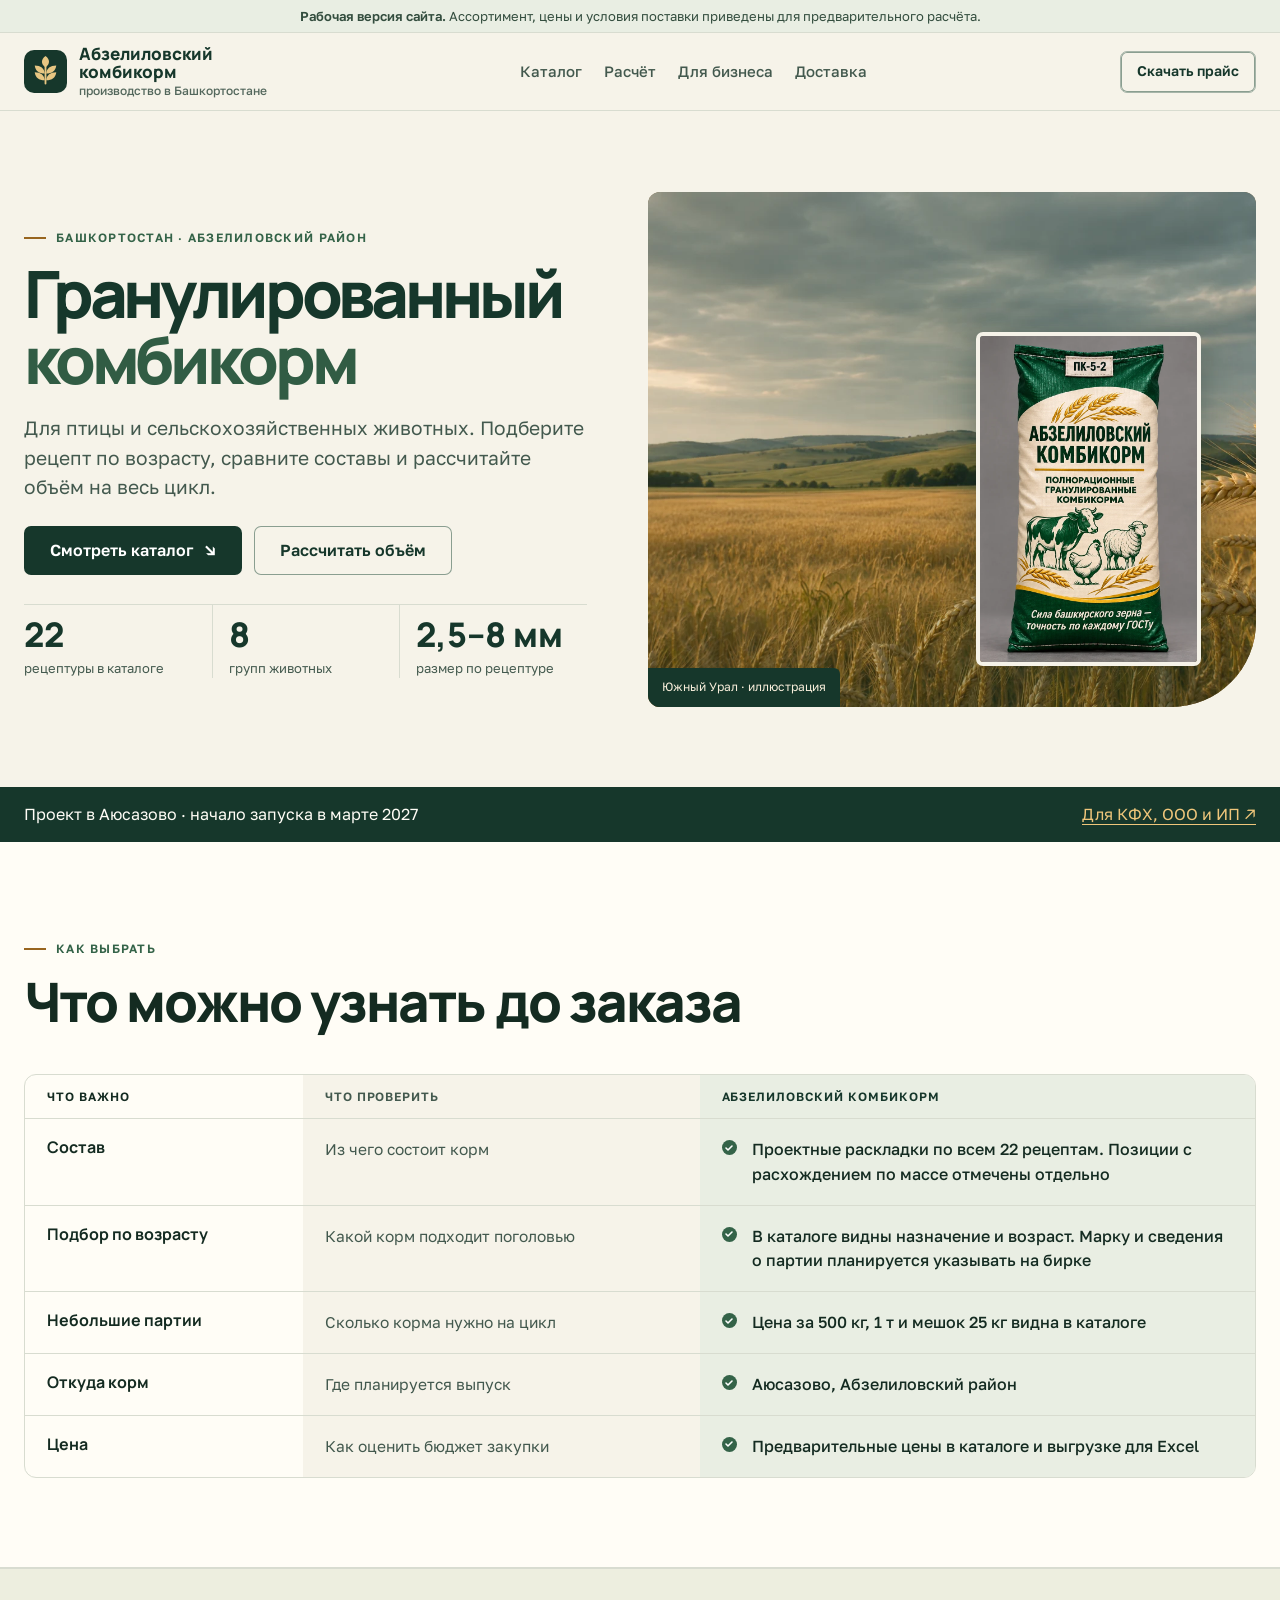
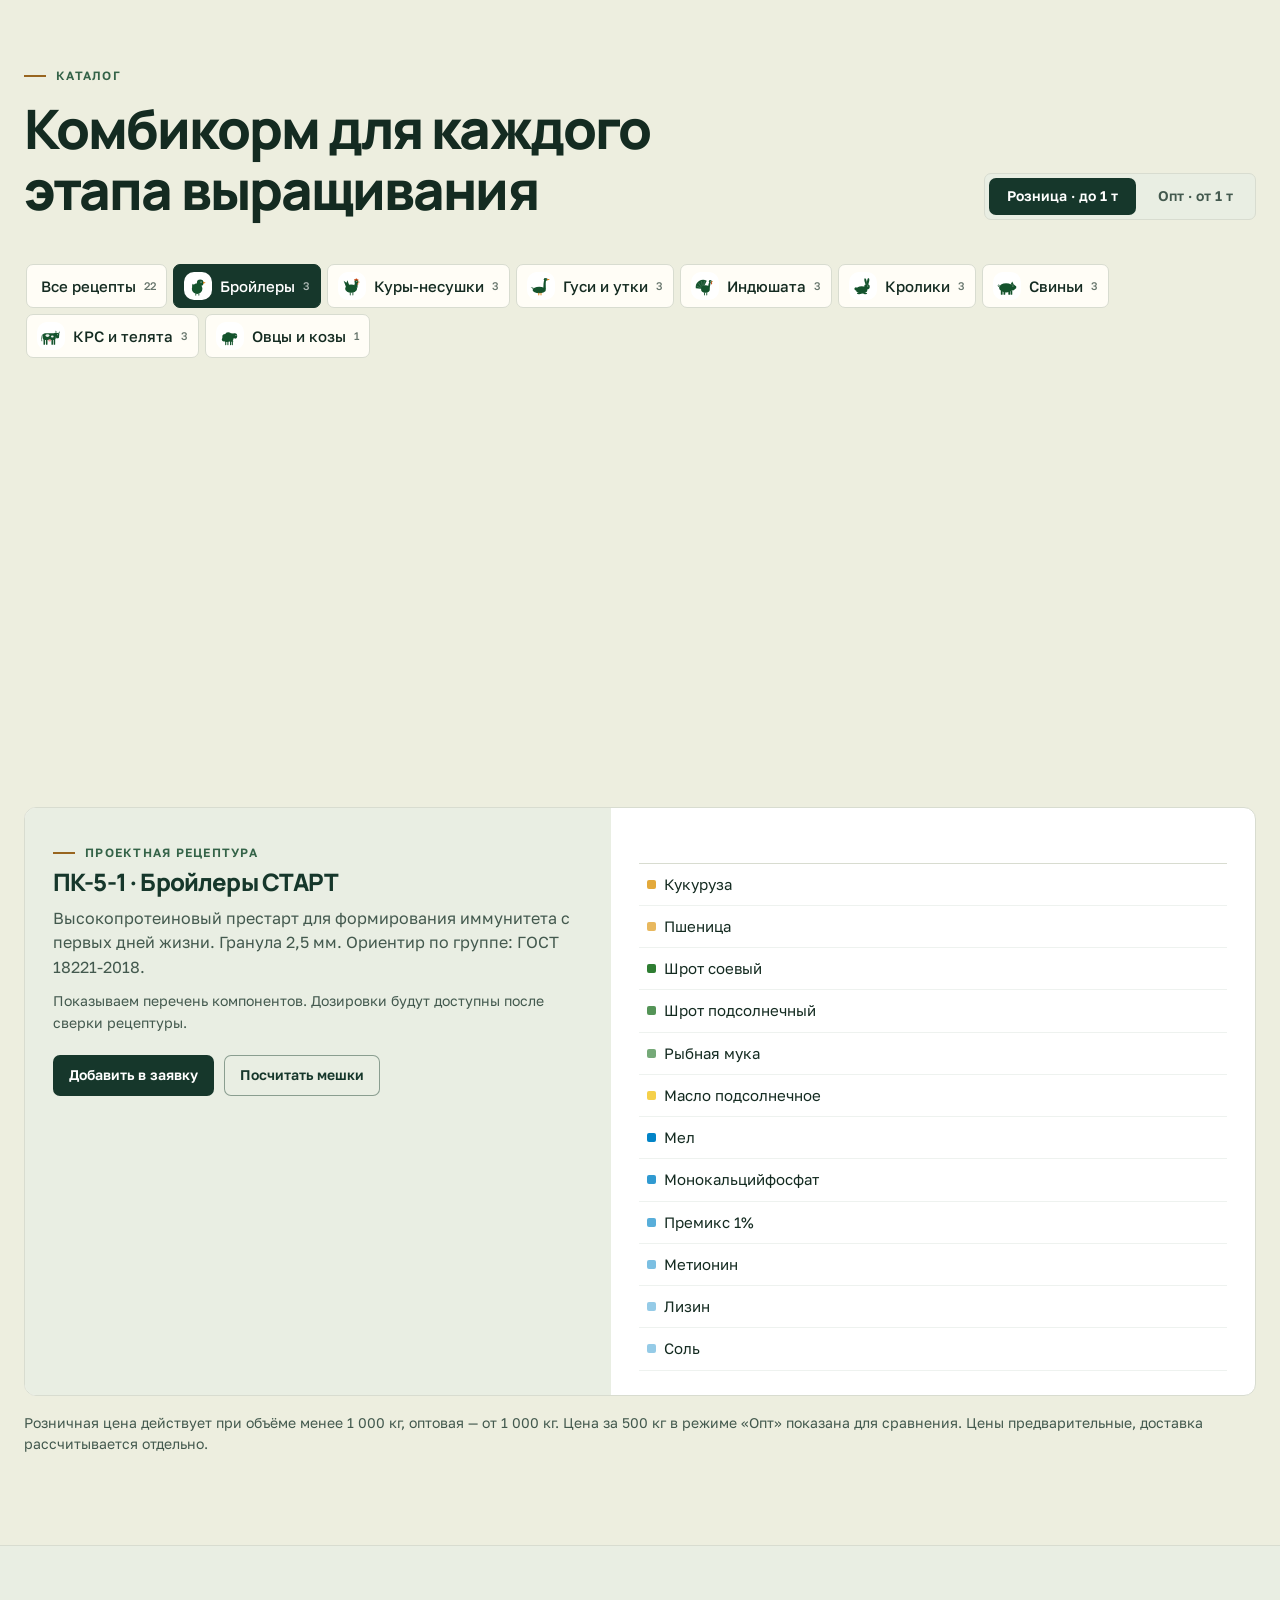
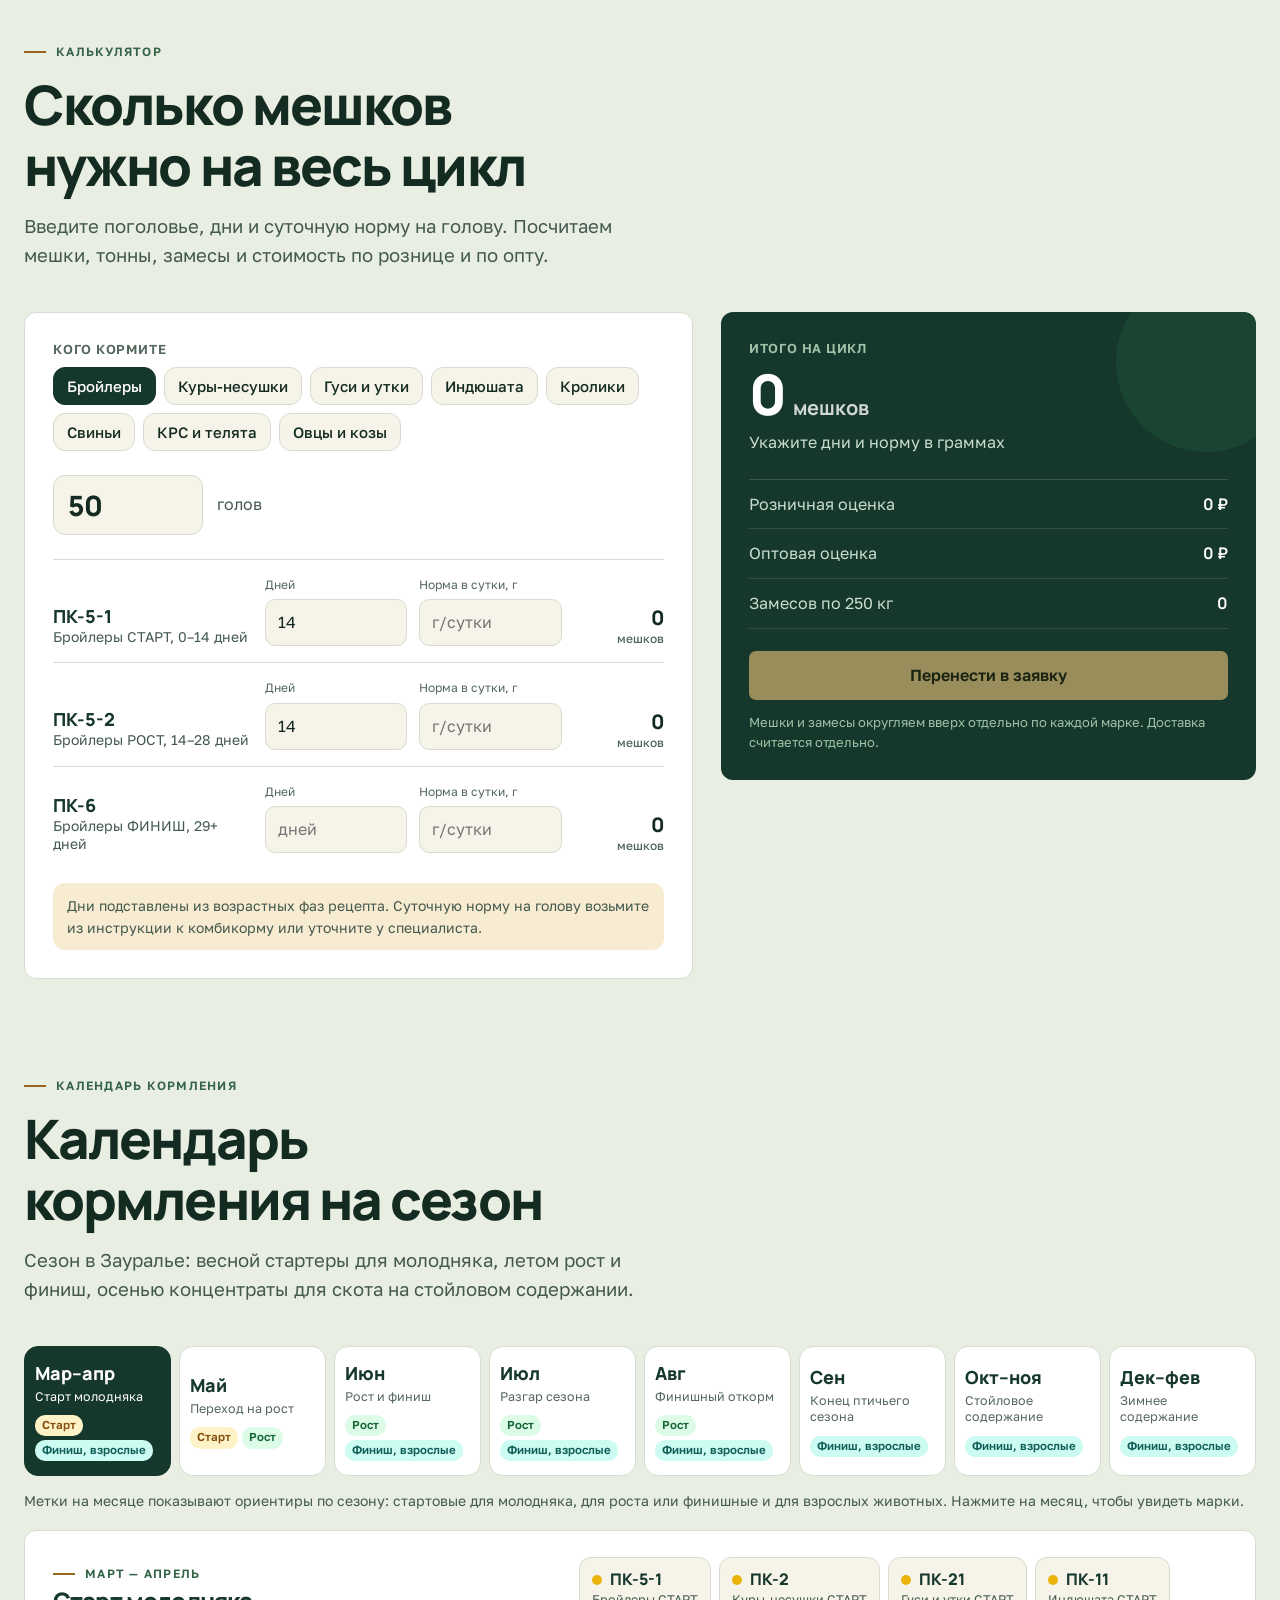
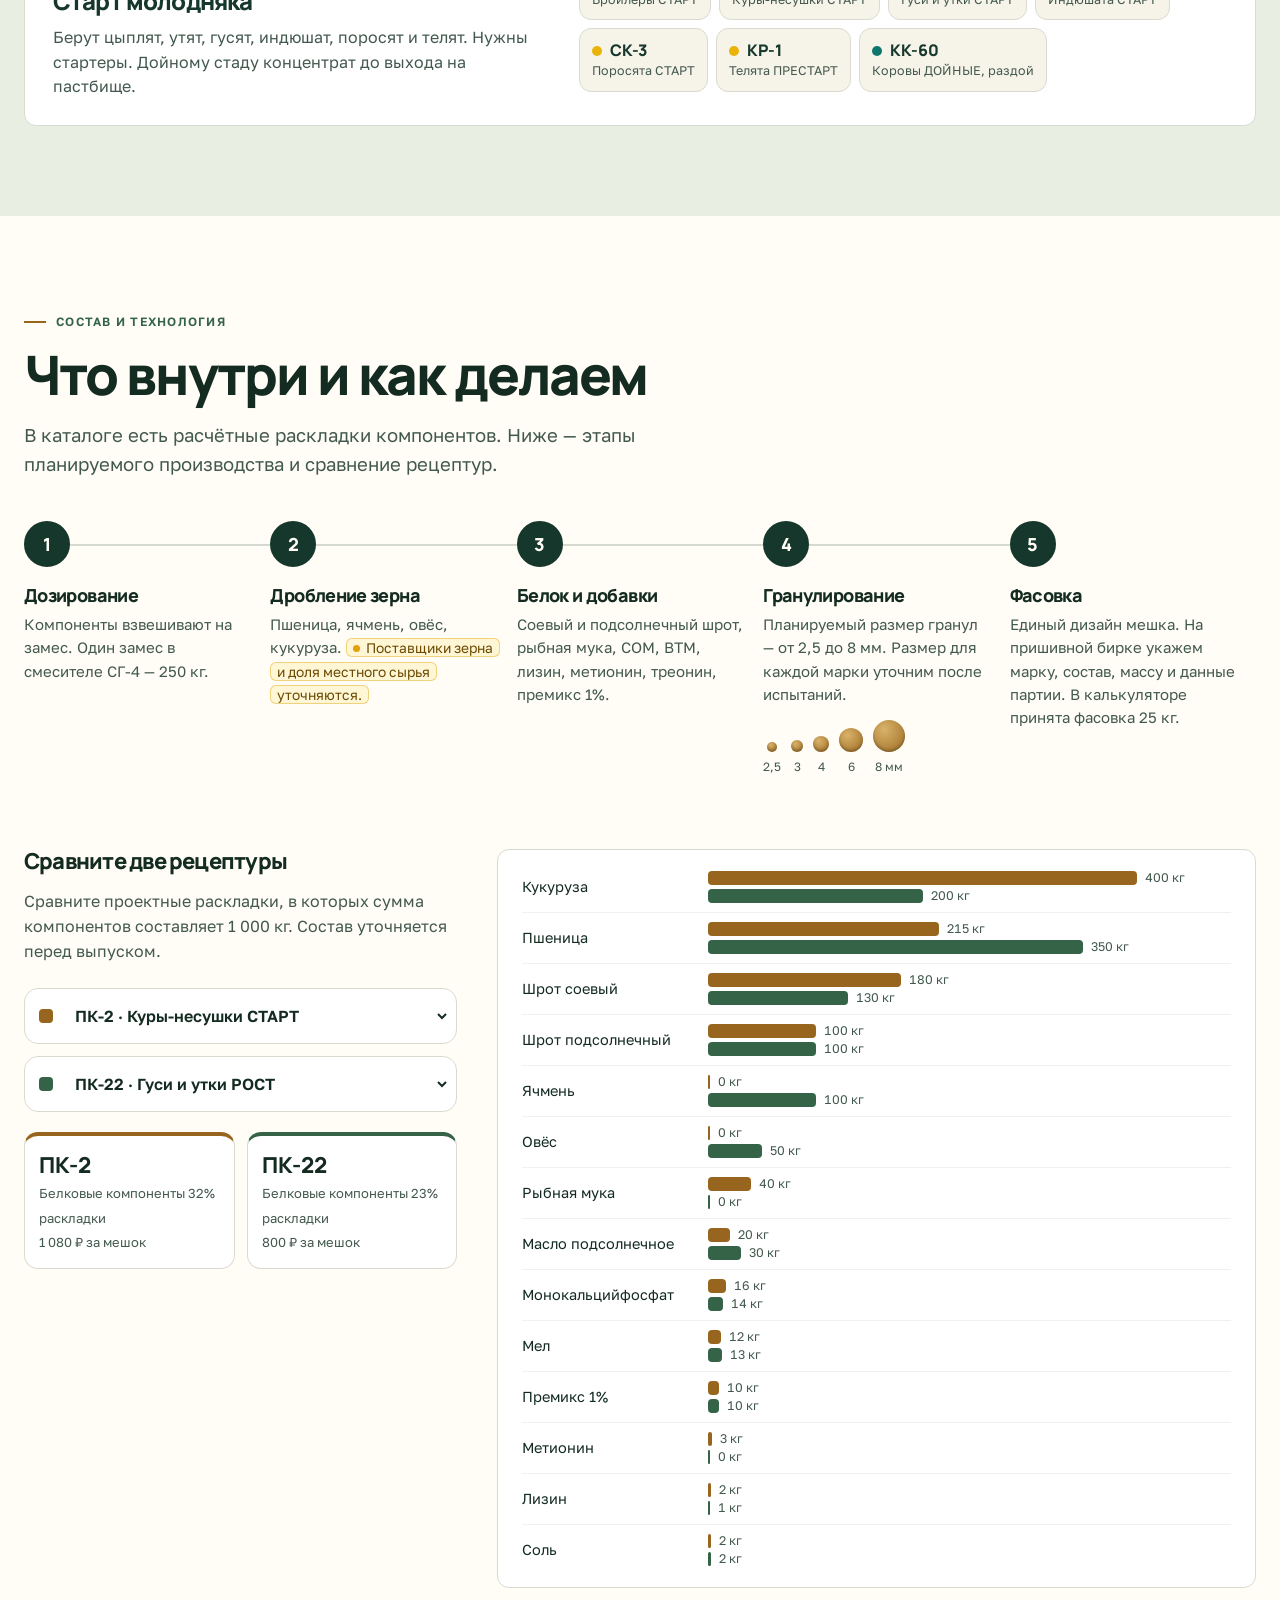
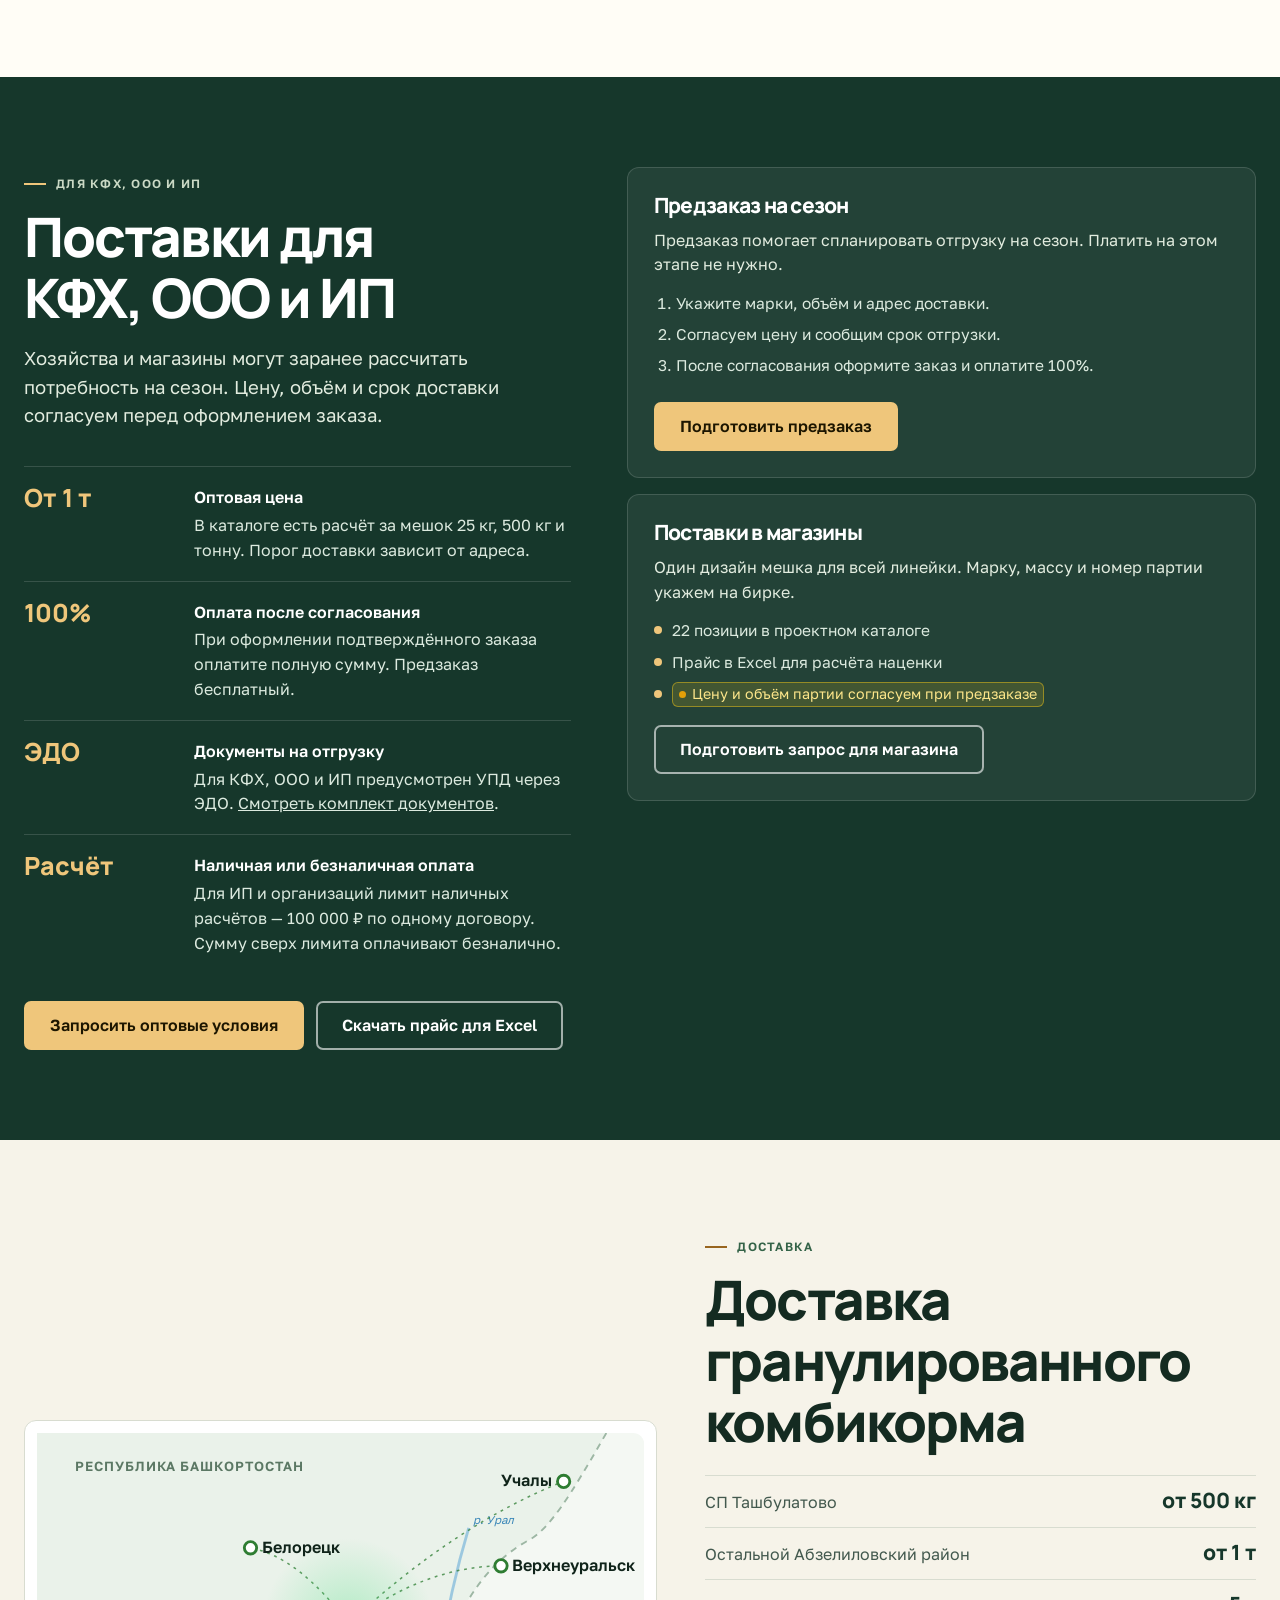
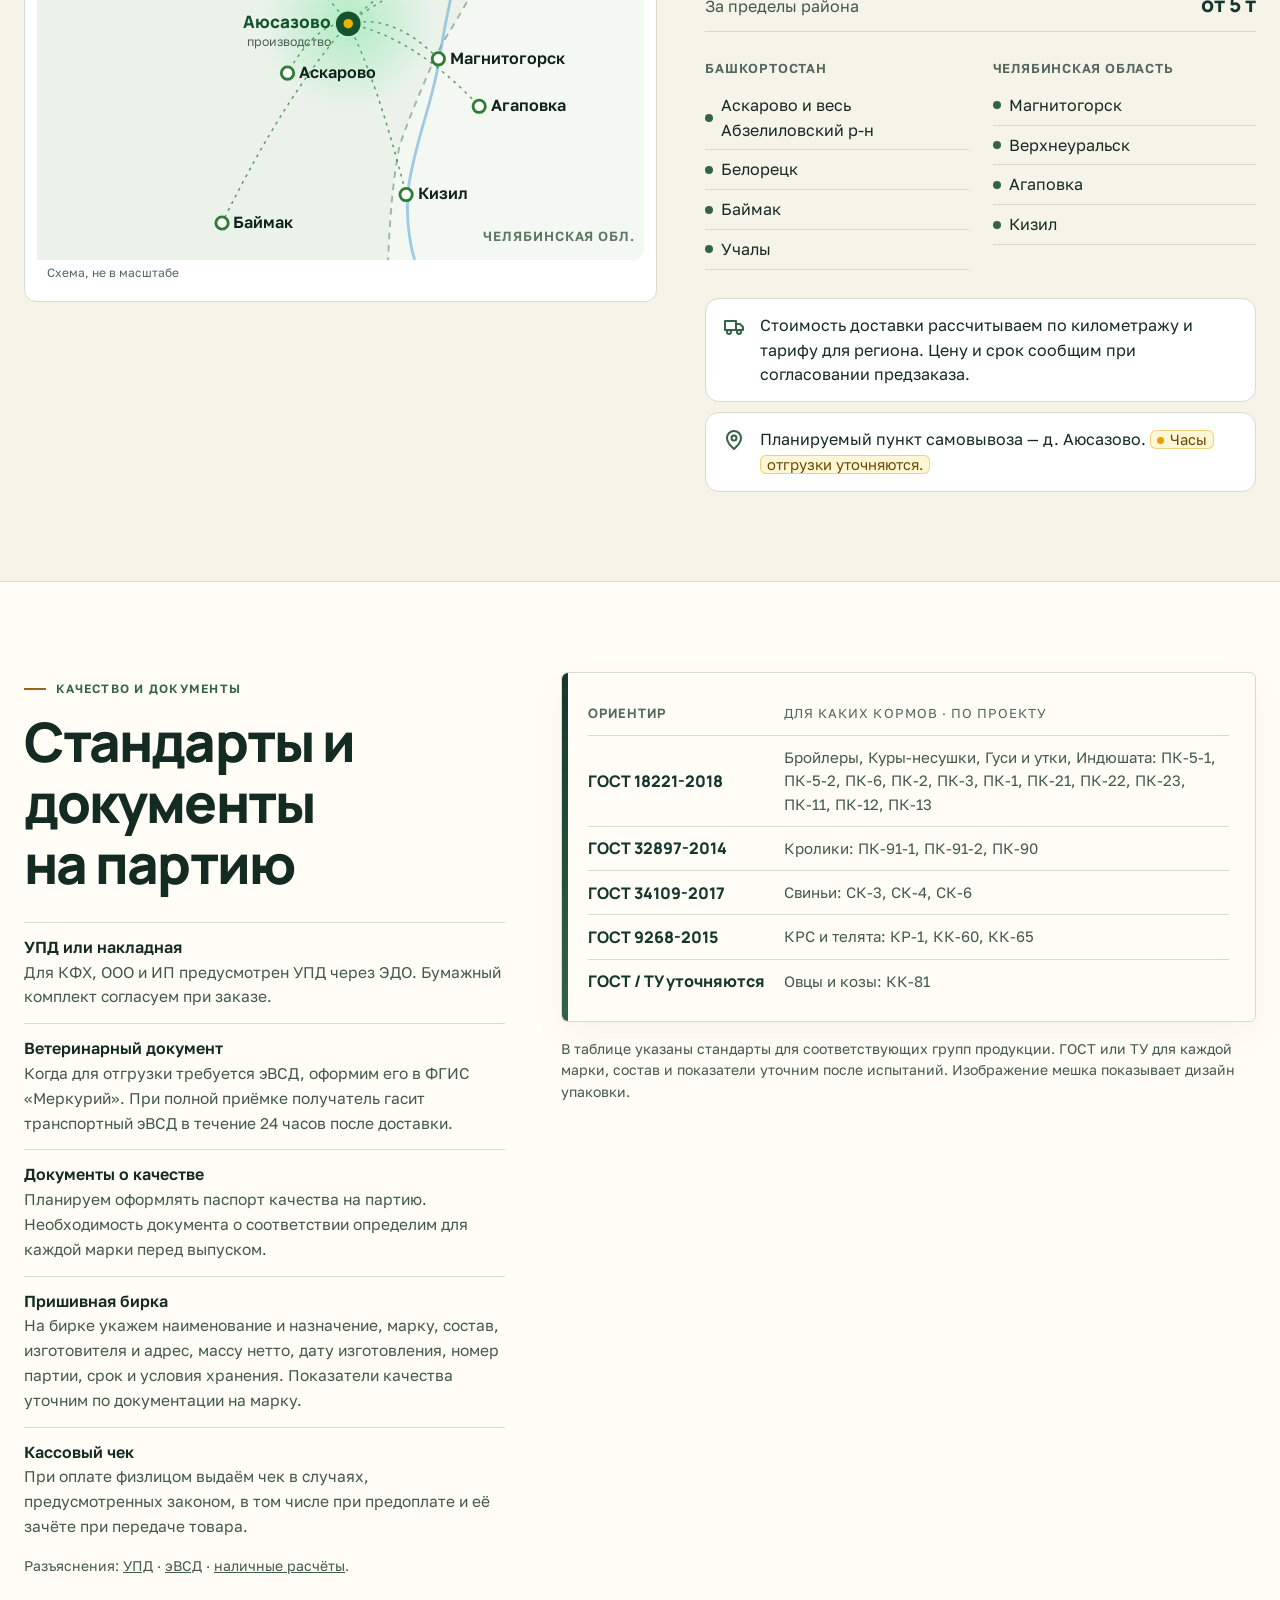
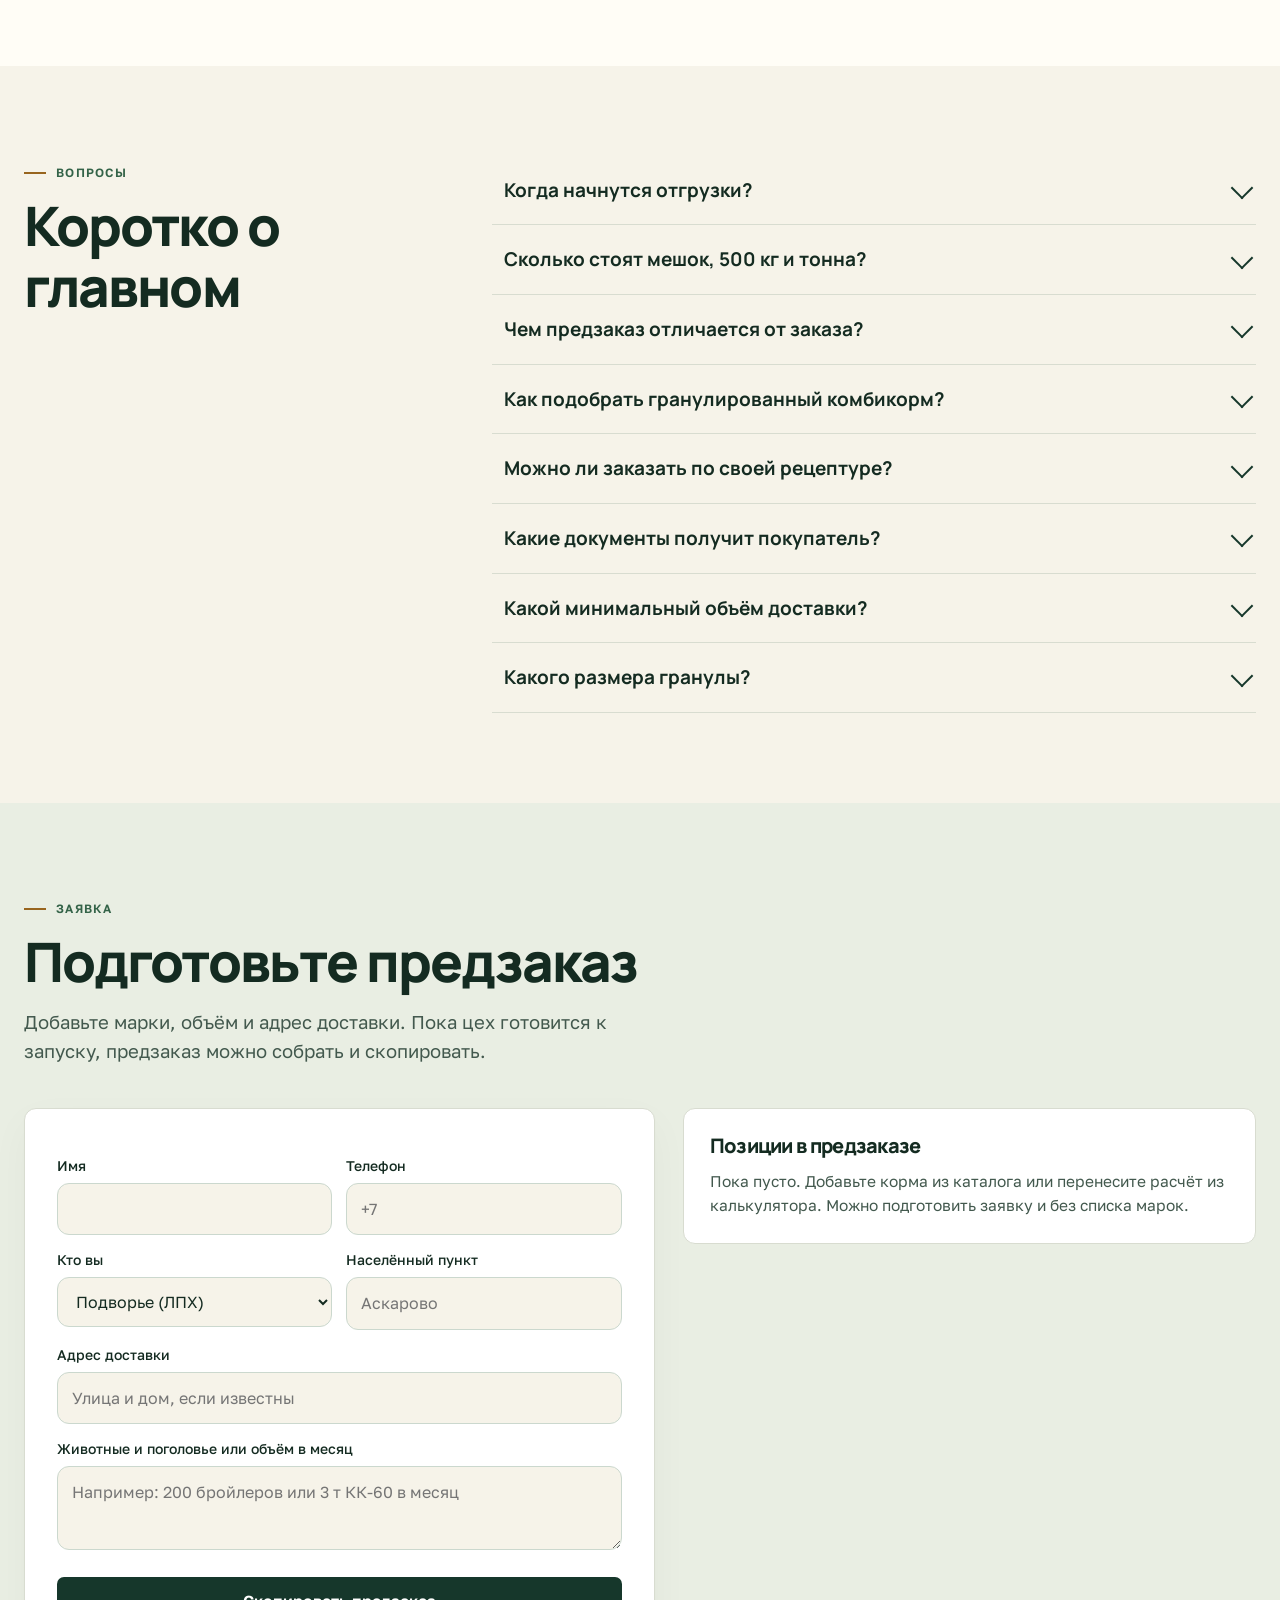
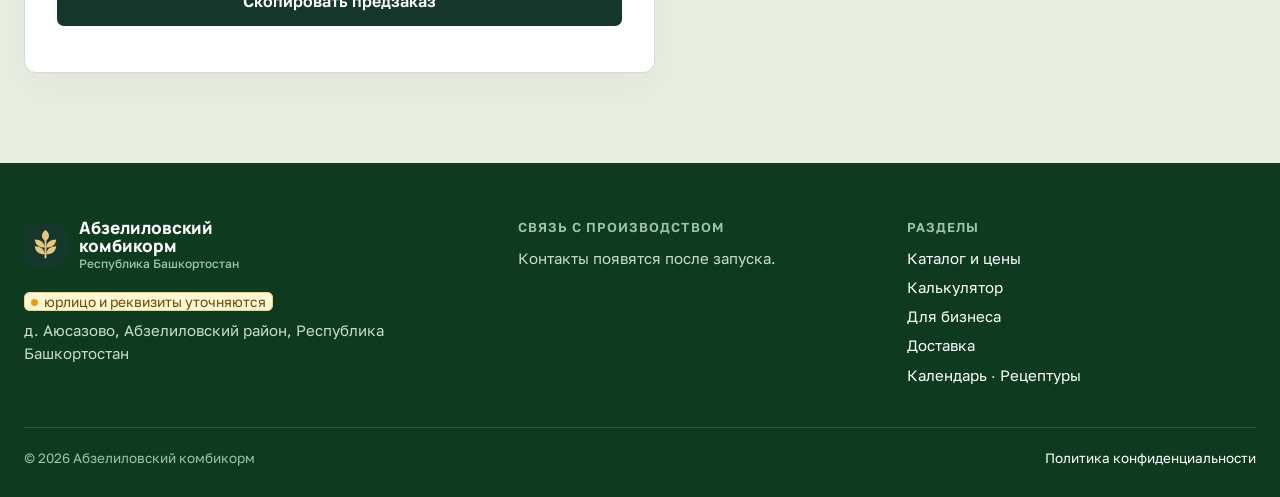
==== commit c48c429a: "Verify catalog claims and launch terms" ====
--- a/index.html
+++ b/index.html
@@ -558,7 +558,7 @@
   body{padding-bottom:70px}
 }
 </style>
-<link rel="stylesheet" href="design.css?v=20261108">
+<link rel="stylesheet" href="design.css?v=20261108-final">
 </head>
 <body>
 <a class="skip-link" href="#top">К содержанию</a>
@@ -612,7 +612,7 @@
     </figure>
   </div>
 </section>
-<div class="hero-band"><div class="wrap"><span>Проект производства в Аюсазово · запуск в марте 2027</span><a href="#farm">Для КФХ, ООО и ИП ↗</a></div></div>
+<div class="hero-band"><div class="wrap"><span>Проект в Аюсазово · начало запуска в марте 2027</span><a href="#farm">Для КФХ, ООО и ИП ↗</a></div></div>
 
 <!-- WHY -->
 <section class="sec why" id="why">
@@ -645,7 +645,7 @@
     <div class="tabs" id="tabs" role="group" aria-label="Виды животных"></div>
     <div id="catView"></div>
     <div class="detail" id="detail"></div>
-    <p class="cat-note">Розничная цена действует при объёме менее 1 000 кг, оптовая — от 1 000 кг. Цена за 500 кг в режиме «Опт» показана для сравнения. Цены предварительные.</p>
+    <p class="cat-note">Розничная цена действует при объёме менее 1 000 кг, оптовая — от 1 000 кг. Цена за 500 кг в режиме «Опт» показана для сравнения. Цены предварительные, доставка рассчитывается отдельно.</p>
   </div>
 </section>
 
@@ -668,7 +668,7 @@
           <span>голов</span>
         </div>
         <div id="calcRows"></div>
-        <p class="calc-hint">Дни подставлены из возрастных фаз рецепта. Суточную норму на голову укажите свою. <span class="gap" data-clean="Если нормы нет, технолог подскажет её при звонке.">Нормы расхода по каждому рецепту готовит технолог. Затем калькулятор будет подставлять их сам.</span></p>
+        <p class="calc-hint">Дни подставлены из возрастных фаз рецепта. Суточную норму на голову возьмите из инструкции к комбикорму или уточните у специалиста.</p>
       </div>
       <aside class="res rv d1" aria-live="polite">
         <span class="lbl">Итого на цикл</span>
@@ -710,7 +710,7 @@
       <div class="step rv"><div class="step-n">1</div><h4>Дозирование</h4><p>Компоненты взвешивают на замес. Один замес в смесителе СГ-4 — 250 кг.</p></div>
       <div class="step rv d1"><div class="step-n">2</div><h4>Дробление зерна</h4><p>Пшеница, ячмень, овёс, кукуруза. <span class="gap" data-clean="">Поставщики зерна и доля местного сырья уточняются.</span></p></div>
       <div class="step rv d2"><div class="step-n">3</div><h4>Белок и добавки</h4><p>Соевый и подсолнечный шрот, рыбная мука, СОМ, ВТМ, лизин, метионин, треонин, премикс 1%.</p></div>
-      <div class="step rv d3"><div class="step-n">4</div><h4>Гранулирование</h4><p>Размер гранул — от 2,5 до 8 мм, в зависимости от марки.</p>
+      <div class="step rv d3"><div class="step-n">4</div><h4>Гранулирование</h4><p>Планируемый размер гранул — от 2,5 до 8 мм. Размер для каждой марки уточним после испытаний.</p>
         <div class="pellets" aria-label="Сравнение размеров гранул">
           <div><i style="width:10px;height:10px"></i>2,5</div><div><i style="width:12px;height:12px"></i>3</div><div><i style="width:16px;height:16px"></i>4</div><div><i style="width:24px;height:24px"></i>6</div><div><i style="width:32px;height:32px"></i>8 мм</div>
         </div>
@@ -721,7 +721,7 @@
     <div class="cmp">
       <div class="rv">
         <h3>Сравните две рецептуры</h3>
-        <p class="lead" style="font-size:16px">Выберите две марки и сравните массу компонентов в проектных раскладках.</p>
+        <p class="lead" style="font-size:16px">Сравните проектные раскладки, в которых сумма компонентов составляет 1 000 кг. Состав уточняется перед выпуском.</p>
         <div class="cmp-sel">
           <label><i style="background:var(--gold)"></i><select id="cmpA" aria-label="Первая рецептура"></select></label>
           <label><i style="background:var(--g600)"></i><select id="cmpB" aria-label="Вторая рецептура"></select></label>
@@ -817,15 +817,16 @@
       <h2>Стандарты и документы на партию</h2>
       <ul class="checks shipment-docs">
         <li><div><strong>УПД или накладная</strong><span>Для КФХ, ООО и ИП предусмотрен УПД через ЭДО. Бумажный комплект согласуем при заказе.</span></div></li>
-        <li><div><strong>Ветеринарный документ</strong><span>Для подконтрольной продукции оформляем эВСД в ФГИС «Меркурий», когда он требуется для отгрузки.</span></div></li>
-        <li><div><strong>Документы о качестве</strong><span>Паспорт качества на партию. Документ о соответствии предоставим, если он требуется для конкретной продукции.</span></div></li>
-        <li><div><strong>Маркировка и оплата</strong><span>На бирке — назначение, марка, состав, производитель, масса нетто, дата изготовления, номер партии и срок хранения. Кассовый чек выдаём в предусмотренных законом случаях.</span></div></li>
+        <li><div><strong>Ветеринарный документ</strong><span>Когда для отгрузки требуется эВСД, оформим его в ФГИС «Меркурий». При полной приёмке получатель гасит транспортный эВСД в течение 24 часов после доставки.</span></div></li>
+        <li><div><strong>Документы о качестве</strong><span>Планируем оформлять паспорт качества на партию. Необходимость документа о соответствии определим для каждой марки перед выпуском.</span></div></li>
+        <li><div><strong>Пришивная бирка</strong><span>На бирке укажем наименование и назначение, марку, состав, изготовителя и адрес, массу нетто, дату изготовления, номер партии, срок и условия хранения. Показатели качества уточним по документации на марку.</span></div></li>
+        <li><div><strong>Кассовый чек</strong><span>При оплате физлицом выдаём чек в случаях, предусмотренных законом, в том числе при предоплате и её зачёте при передаче товара.</span></div></li>
       </ul>
-      <p class="cat-note">Разъяснения: <a href="https://www.nalog.gov.ru/rn77/news/activities_fts/16543959/">УПД</a> · <a href="https://vet.alania.gov.ru/news/827">эВСД</a> · <a href="https://www.cbr.ru/na/5348-u/">наличные расчёты</a>.</p>
+      <p class="cat-note">Разъяснения: <a href="https://www.nalog.gov.ru/rn77/news/activities_fts/16543959/">УПД</a> · <a href="https://help.vetrf.ru/images/8/8a/Order862_20251119.pdf.pdf">эВСД</a> · <a href="https://www.cbr.ru/na/5348-u/">наличные расчёты</a>.</p>
     </div>
     <div>
       <div class="sheet rv" id="gostSheet"></div>
-      <p class="cat-note">Каталог содержит проектные рецептуры. Перед продажей запланированы лабораторные испытания. Стандарт или ТУ и документы о соответствии уточняются по каждой марке.</p>
+      <p class="cat-note">В таблице указаны стандарты для соответствующих групп продукции. ГОСТ или ТУ для каждой марки, состав и показатели уточним после испытаний. Изображение мешка показывает дизайн упаковки.</p>
     </div>
   </div>
 </section>
@@ -838,11 +839,11 @@
       <h2>Коротко о главном</h2>
     </div>
     <div class="faq" id="faqList">
-      <details><summary>Когда начнутся отгрузки?</summary><div class="ans">Запуск цеха запланирован на март 2027 года. Точную дату первой отгрузки сообщим после пусконаладки и подготовки документов.</div></details>
+      <details><summary>Когда начнутся отгрузки?</summary><div class="ans">Начало запуска цеха запланировано на март 2027 года. Дату первой отгрузки сообщим после монтажа, испытаний и оформления необходимых документов.</div></details>
       <details><summary>Сколько стоят мешок, 500 кг и тонна?</summary><div class="ans">Предварительные цены есть в <a href="#catalog">каталоге</a> и в прайсе для Excel. Розничный тариф — при объёме менее 1 000 кг, оптовый — от 1 000 кг.</div></details>
       <details><summary>Чем предзаказ отличается от заказа?</summary><div class="ans">Предзаказ бесплатный. Сначала согласуем марки, объём, цену и срок доставки. Затем вы оформляете заказ и оплачиваете 100% суммы.</div></details>
       <details><summary>Как подобрать гранулированный комбикорм?</summary><div class="ans">Выберите вид животных и возраст. Для молодняка в каталоге есть стартовые позиции, для подросших — ростовые и финишные.</div></details>
-      <details><summary>Можно ли заказать по своей рецептуре?</summary><div class="ans">Производим только по рецептурам из нашей линейки. Перед выпуском проверяем их в лаборатории по применимому ГОСТ или ТУ.</div></details>
+      <details><summary>Можно ли заказать по своей рецептуре?</summary><div class="ans">Заказ по индивидуальной рецептуре не предусмотрен. К выпуску готовим позиции из каталога и запланировали лабораторные испытания.</div></details>
       <details><summary>Какие документы получит покупатель?</summary><div class="ans">Для бизнеса предусмотрен УПД, паспорт качества партии, а в предусмотренных случаях — документ о соответствии и эВСД. <a href="#docs">Подробнее о документах</a>.</div></details>
       <details><summary>Какой минимальный объём доставки?</summary><div class="ans">По СП Ташбулатово — от 500 кг, по остальной территории Абзелиловского района — от 1 т, за пределы района — от 5 т. Стоимость зависит от километража и региона.</div></details>
       <details><summary>Какого размера гранулы?</summary><div class="ans">От 2,5 до 8 мм. Например, ПК-2 для цыплят яичных кроссов — 2,5 мм. Точный размер указан в карточке марки.</div></details>
@@ -979,7 +980,7 @@
  {id:22,cat:"cattle",ph:"start",nm:"Телята ПРЕСТАРТ",age:"0–3 месяца",days:90,mk:"КР-1",fm:"Гранула",sz:3,gost:"ГОСТ 9268-2015",opt:47273,optB:1182,ret:52000,retB:1300,d:"Стартовый гранулированный комбикорм для телят с сухим обезжиренным молоком.",cp:c("Кукуруза:350;Овёс:200;Шрот соевый:200;Пшеница:120;СОМ (молоко):50;Масло подсолнечное:30;Монокальцийфосфат:18;Мел:10;Премикс 1%:10;Соль:2"),an:"calf"},
  {id:20,cat:"cattle",ph:"finish",nm:"Коровы ДОЙНЫЕ, раздой",age:"дойное стадо",days:null,mk:"КК-60",fm:"Гранула",sz:8,gost:"ГОСТ 9268-2015",opt:20000,optB:500,ret:22000,retB:550,d:"Высокоэнергетический концентрат, крупная гранула 8 мм для дойного стада.",cp:c("Ячмень:250;Отруби:220;Пшеница:200;Шрот подсолнечный:180;Кукуруза:80;Мел:25;Монокальцийфосфат:15;Масло подсолнечное:10;Премикс 1%:10;Соль:10"),an:"cow",phn:"Продуктивность"},
  {id:21,cat:"cattle",ph:"finish",nm:"Бычки, мясной откорм",age:"откорм",days:null,mk:"КК-65",fm:"Гранула",sz:8,gost:"ГОСТ 9268-2015",opt:19091,optB:477,ret:21200,retB:530,d:"Концентрат для интенсивного мясного откорма бычков.",cp:c("Ячмень:350;Пшеница:200;Отруби:170;Шрот подсолнечный:140;Кукуруза:100;Мел:15;Монокальцийфосфат:10;Масло подсолнечное:10;Премикс 1%:10;Соль:5"),an:"bull",phn:"Откорм"},
- {id:19,cat:"sheep",ph:"finish",nm:"Овцы и козы, концентрат",age:"взрослое поголовье",days:null,mk:"КК-81",fm:"Гранула",sz:6,gost:"ГОСТ 22834-87",opt:18182,optB:455,ret:20000,retB:500,d:"Концентрат на овсе и ячмене с ВТМ для поддержания упитанности и настрига.",cp:c("Овёс:300;Ячмень:250;Отруби:180;Шрот подсолнечный:150;Травяная мука ВТМ:80;Мел:15;Монокальцийфосфат:10;Премикс 1%:10;Соль:5"),phn:"Продуктивность"}
+ {id:19,cat:"sheep",ph:"finish",nm:"Овцы и козы, концентрат",age:"взрослое поголовье",days:null,mk:"КК-81",fm:"Гранула",sz:6,gost:"ГОСТ / ТУ уточняются",opt:18182,optB:455,ret:20000,retB:500,d:"Проект концентрата для взрослых овец и коз на овсе и ячмене с витаминно-травяной мукой.",cp:c("Овёс:300;Ячмень:250;Отруби:180;Шрот подсолнечный:150;Травяная мука ВТМ:80;Мел:15;Монокальцийфосфат:10;Премикс 1%:10;Соль:5"),phn:"Продуктивность"}
 ];
 const byId = Object.fromEntries(R.map(r=>[r.id,r]));
 const GROUPS = [
@@ -997,6 +998,7 @@
   return "#"+[mix(r),mix(g),mix(b)].map(v=>v.toString(16).padStart(2,"0")).join("");
 };
 const sum = r => r.cp.reduce((a,[,v])=>a+v,0);
+const isBalanced = r => sum(r) === 1000;
 
 /* ---------- helpers ---------- */
 const $ = (s,el=document) => el.querySelector(s);
@@ -1067,7 +1069,7 @@
   if(S.cat==="all"){
     const rows = R.filter(r=>S.phf==="all"||r.ph===S.phf).sort((a,b)=>a.id-b.id);
     v.innerHTML = `<div class="ph-filter">${[["all","Все фазы"],["start","Старт / престарт"],["grow","Рост"],["finish","Финиш / продуктивность"]].map(([k,n])=>`<button type="button" data-phf="${k}" class="${S.phf===k?'on':''}">${n}</button>`).join("")}</div>
-    <div class="ptable-wrap"><table class="ptable"><thead><tr><th>Комбикорм</th><th>Марка</th><th>Гранула</th><th>Стандарт*</th><th class="num">${S.pt==='ret'?'Мешок 25 кг':'Тонна'}</th><th class="num">Другие объёмы</th><th></th></tr></thead><tbody>
+    <div class="ptable-wrap"><table class="ptable"><thead><tr><th>Комбикорм</th><th>Марка</th><th>Гранула</th><th>Стандарт группы</th><th class="num">${S.pt==='ret'?'Мешок 25 кг':'Тонна'}</th><th class="num">Другие объёмы</th><th></th></tr></thead><tbody>
     ${rows.map(r=>{const p=priceMain(r);return `<tr class="row ${S.sel===r.id?'on':''}" data-id="${r.id}"><td class="c-name"><span class="dot" style="background:${PH[r.ph].hex}"></span>${r.nm} <span style="color:var(--soft)">· ${r.age}</span></td><td class="mk"><button class="recipe-link" type="button" data-recipe="${r.id}" aria-label="Состав ${r.mk}">${r.mk}</button></td><td class="c-size">${r.fm.toLowerCase()} ${num(r.sz)} мм</td><td class="c-gost">${r.gost}</td><td class="num"><b>${p.primary}</b><small class="table-volume">${p.primaryLabel}</small></td><td class="num c-alt"><small class="table-volume">500 кг · ${p.half}</small><small class="table-volume">${p.secondaryLabel} · ${p.secondary}</small></td><td class="num"><button class="add ${S.order[r.id]?'done':''}" data-add="${r.id}" type="button">${S.order[r.id]?'В заявке':'В заявку'}</button></td></tr>`}).join("")}
     </tbody></table></div>`;
   } else {
@@ -1089,21 +1091,19 @@
   const by = {}; r.cp.forEach(([n,v])=>{const g=grp(n).k;(by[g]=by[g]||[]).push([n,v])});
   const colorOf = {}; GROUPS.forEach(g=>(by[g.k]||[]).forEach(([n],i)=>colorOf[n]=shade(g.col,i)));
   const ordered = GROUPS.flatMap(g=>by[g.k]||[]);
-  const complete = Math.abs(tot - 1000) < 0.001;
-  const totRow = `<tr><td>Итого</td><td>${num(tot)}</td><td>${num(tot/2)}</td></tr>` +
-    (complete ? "" : `<tr><td colspan="3"><span class="gap">Сумма отличается от 1 000 кг. Рецептура требует сверки.</span></td></tr>`);
+  const complete = isBalanced(r);
   $("#detail").innerHTML = `<div class="dt-l fade-swap">
       <div class="eyebrow" style="margin-bottom:10px">Проектная рецептура</div>
       <h3 tabindex="-1">${r.mk} · ${r.nm}</h3>
-      <p>${r.d} ${r.fm} ${num(r.sz)} мм. Ориентир: ${r.gost}.</p>
-      <p class="draft-data">Доли рассчитаны от суммы компонентов в раскладке.</p>
-      <div class="stack" aria-hidden="true">${ordered.map(([n,v])=>`<span title="${n}: ${v} кг" style="flex:0 0 ${v/tot*100}%;background:${colorOf[n]}"></span>`).join("")}</div>
-      <div class="legend">${GROUPS.filter(g=>by[g.k]).map(g=>{const s=by[g.k].reduce((a,[,v])=>a+v,0);return `<div><i style="background:${g.col}"></i>${g.n}<b>${num(s/tot*100)}%</b></div>`}).join("")}</div>
+      <p>${r.d} ${r.fm} ${num(r.sz)} мм. ${r.gost.startsWith("ГОСТ / ТУ") ? `${r.gost}.` : `Ориентир по группе: ${r.gost}.`}</p>
+      <p class="draft-data">${complete ? "Проектный состав. Дозировки уточняются перед выпуском." : "Показываем перечень компонентов. Дозировки будут доступны после сверки рецептуры."}</p>
+      ${complete ? `<div class="stack" aria-hidden="true">${ordered.map(([n,v])=>`<span title="${n}: ${v} кг" style="flex:0 0 ${v/tot*100}%;background:${colorOf[n]}"></span>`).join("")}</div>
+      <div class="legend">${GROUPS.filter(g=>by[g.k]).map(g=>{const s=by[g.k].reduce((a,[,v])=>a+v,0);return `<div><i style="background:${g.col}"></i>${g.n}<b>${num(s/tot*100)}%</b></div>`}).join("")}</div>` : ""}
       <div style="display:flex;gap:10px;margin-top:22px;flex-wrap:wrap"><button class="btn btn-main btn-sm" type="button" data-add="${r.id}">${S.order[r.id]?'Уже в заявке':'Добавить в заявку'}</button><a class="btn btn-line btn-sm" href="#calc" data-calc="${r.cat}">Посчитать мешки</a></div>
     </div>
-    <div class="dt-r"><table class="ctab"><thead><tr><th>Компонент</th><th>${complete?"На 1 т, кг":"По проекту, кг"}</th><th>${complete?"На 500 кг, кг":"½ раскладки, кг"}</th></tr></thead>
-      <tbody>${ordered.map(([n,v])=>`<tr><td><i style="background:${colorOf[n]}"></i>${n}</td><td>${num(v)}</td><td>${num(v/2)}</td></tr>`).join("")}</tbody>
-      <tfoot>${totRow}</tfoot></table></div>`;
+    <div class="dt-r"><table class="ctab"><thead><tr><th>Компонент</th>${complete ? "<th>На 1 т, кг</th><th>На 500 кг, кг</th>" : ""}</tr></thead>
+      <tbody>${ordered.map(([n,v])=>`<tr><td><i style="background:${colorOf[n]}"></i>${n}</td>${complete ? `<td>${num(v)}</td><td>${num(v/2)}</td>` : ""}</tr>`).join("")}</tbody>
+      ${complete ? `<tfoot><tr><td>Итого</td><td>${num(tot)}</td><td>${num(tot/2)}</td></tr></tfoot>` : ""}</table></div>`;
 }
 
 document.addEventListener("click", e=>{
@@ -1245,8 +1245,9 @@
   $("#cmpSum").innerHTML = [a,b].map((r,i)=>`<div style="border-top:4px solid ${i?'var(--g600)':'var(--gold)'}"><b>${r.mk}</b><span>Белковые компоненты ${num(prot(r)/sum(r)*100)}% раскладки<br>${rub(r.retB)} за мешок</span></div>`).join("");
 }
 function initCmp(){
-  const opts = [...R].sort((a,b)=>a.id-b.id).map(r=>`<option value="${r.id}">${r.mk} · ${r.nm}</option>`).join("");
-  $("#cmpA").innerHTML = opts; $("#cmpB").innerHTML = opts; $("#cmpA").value = 1; $("#cmpB").value = 3;
+  const options = R.filter(isBalanced).sort((a,b)=>a.id-b.id);
+  const opts = options.map(r=>`<option value="${r.id}">${r.mk} · ${r.nm}</option>`).join("");
+  $("#cmpA").innerHTML = opts; $("#cmpB").innerHTML = opts; $("#cmpB").selectedIndex = 1;
   $("#cmpA").addEventListener("change",renderCmp); $("#cmpB").addEventListener("change",renderCmp); renderCmp();
 }
 
--- a/design.css
+++ b/design.css
@@ -116,6 +116,7 @@
 @media(max-width:640px){
   :root{--pad:17px}
   html{scroll-padding-top:107px}
+  .res::after{display:none}
   .hdr-in{display:grid;grid-template-columns:minmax(0,1fr) auto;min-height:62px;gap:0 8px;padding-top:10px}
   .hdr-nav{display:flex;grid-column:1/-1;grid-row:2;gap:clamp(11px,4vw,25px);min-height:42px;align-items:center}
   .hdr-nav a{font-size:13px}
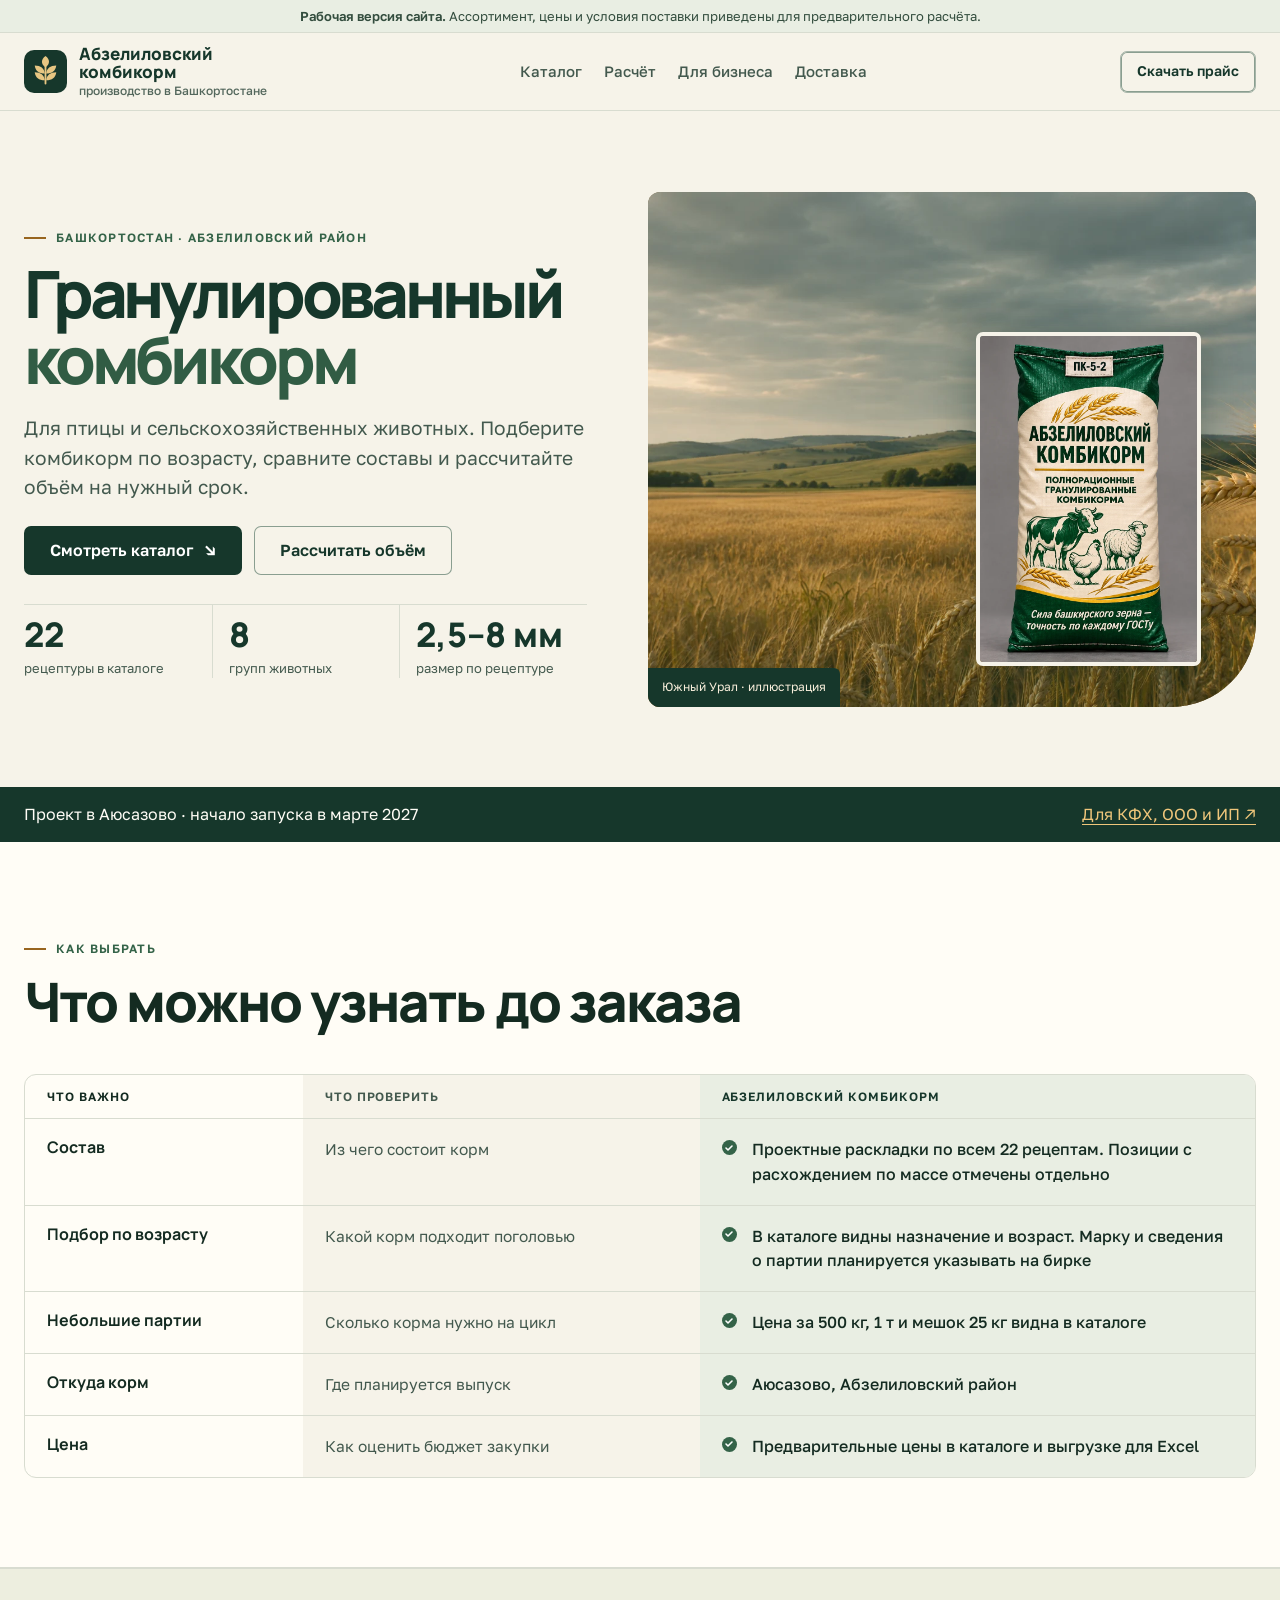
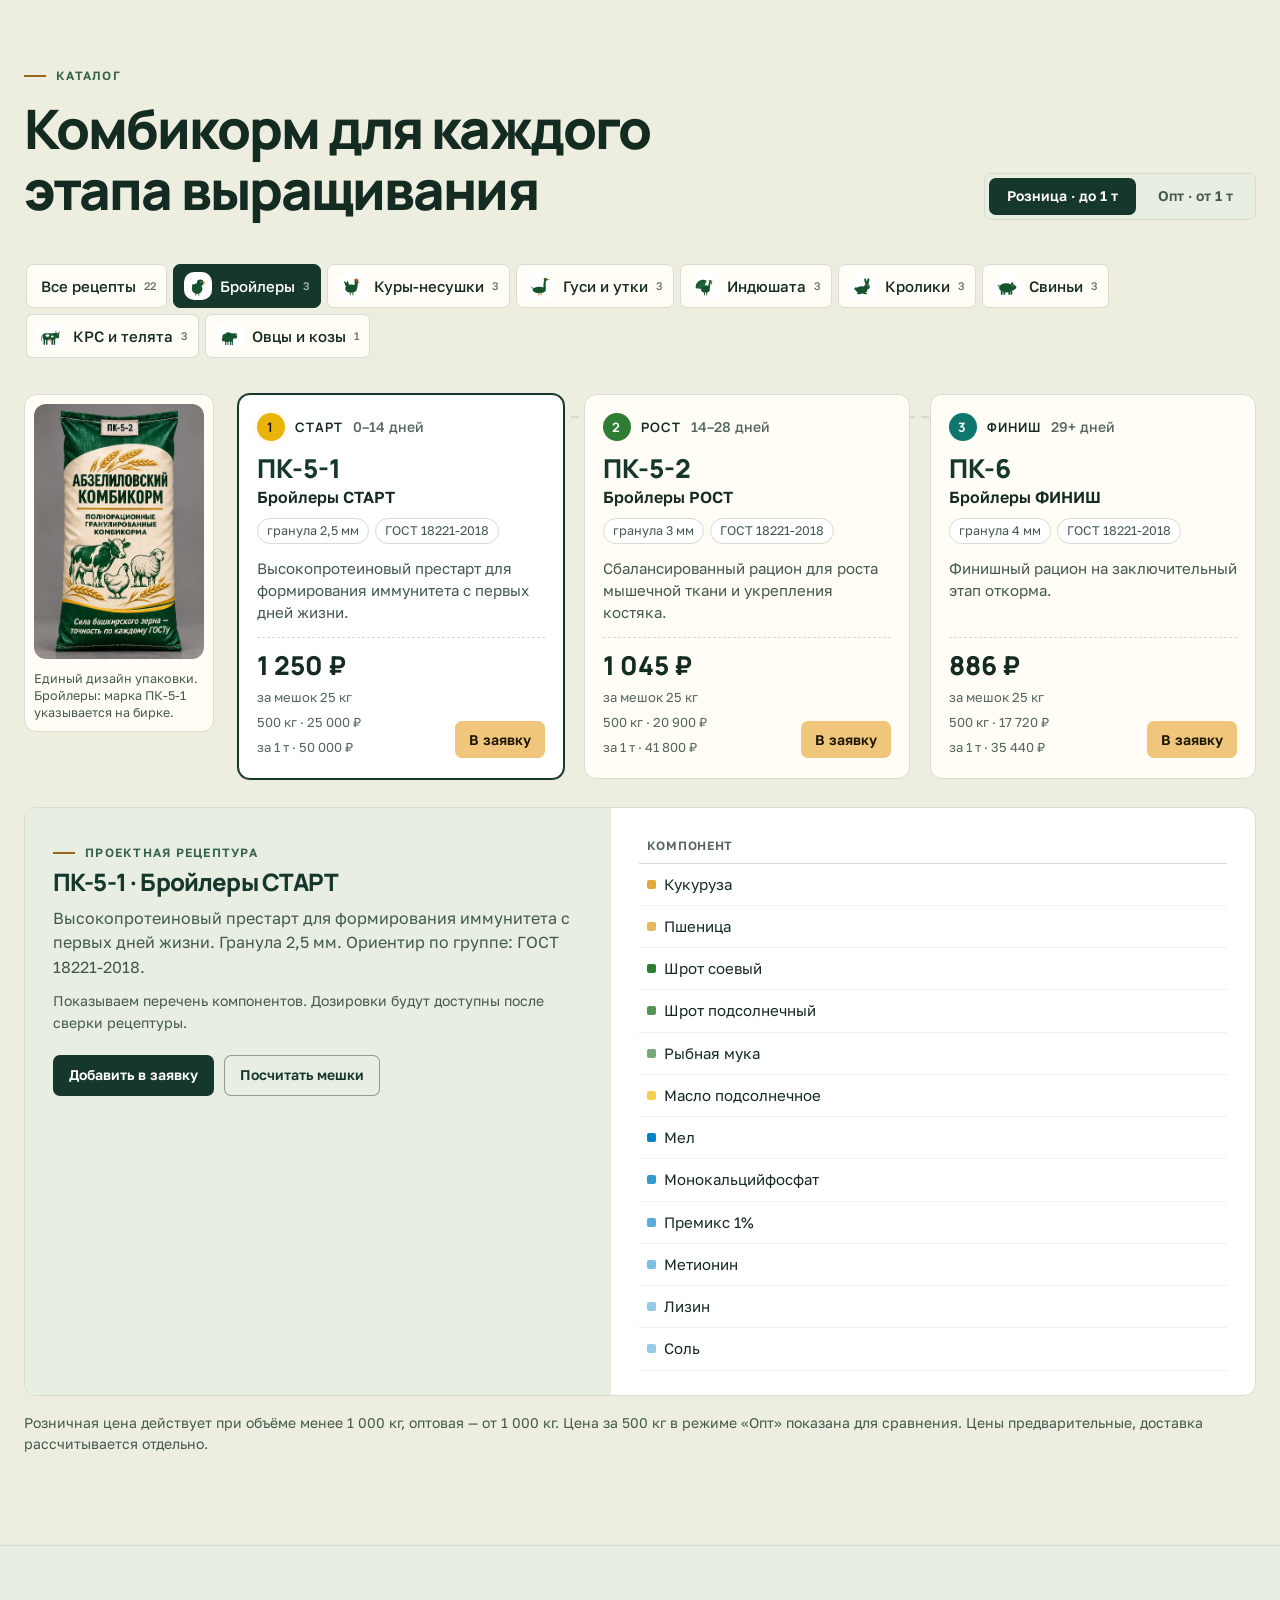
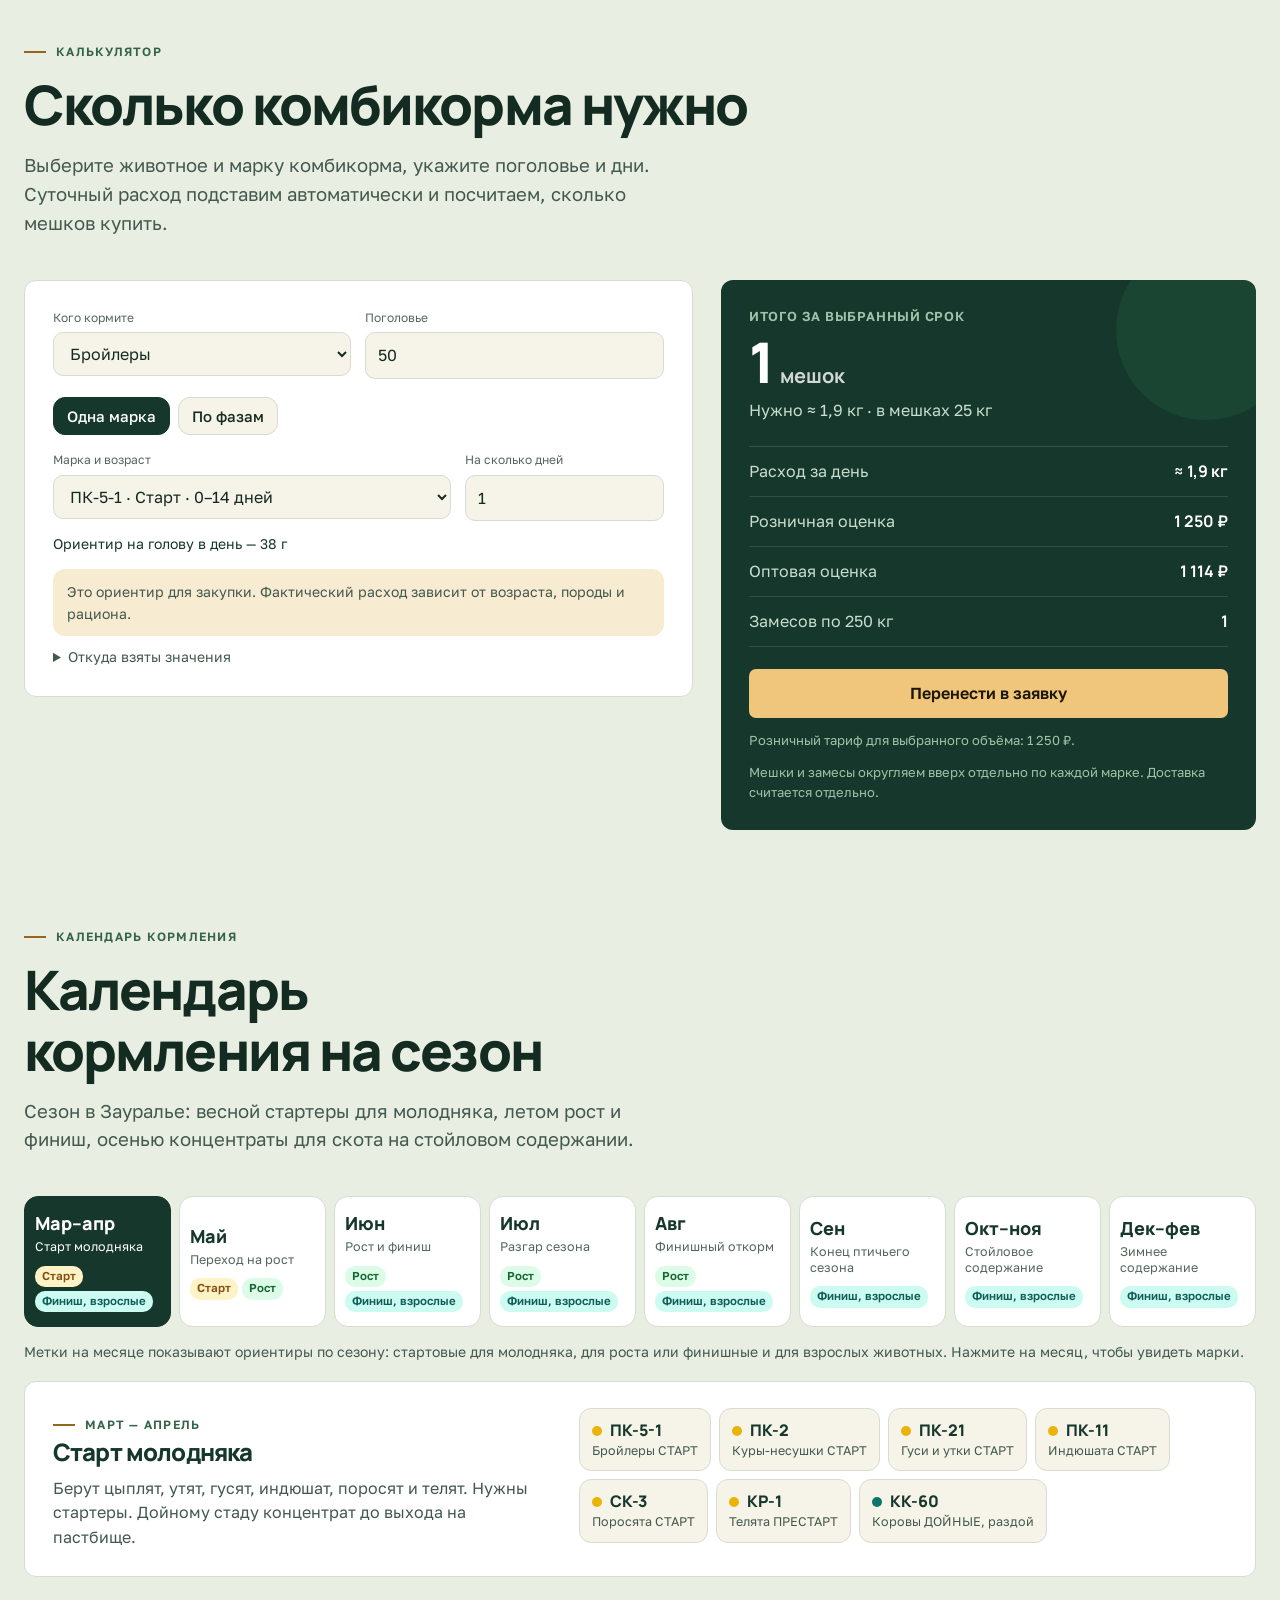
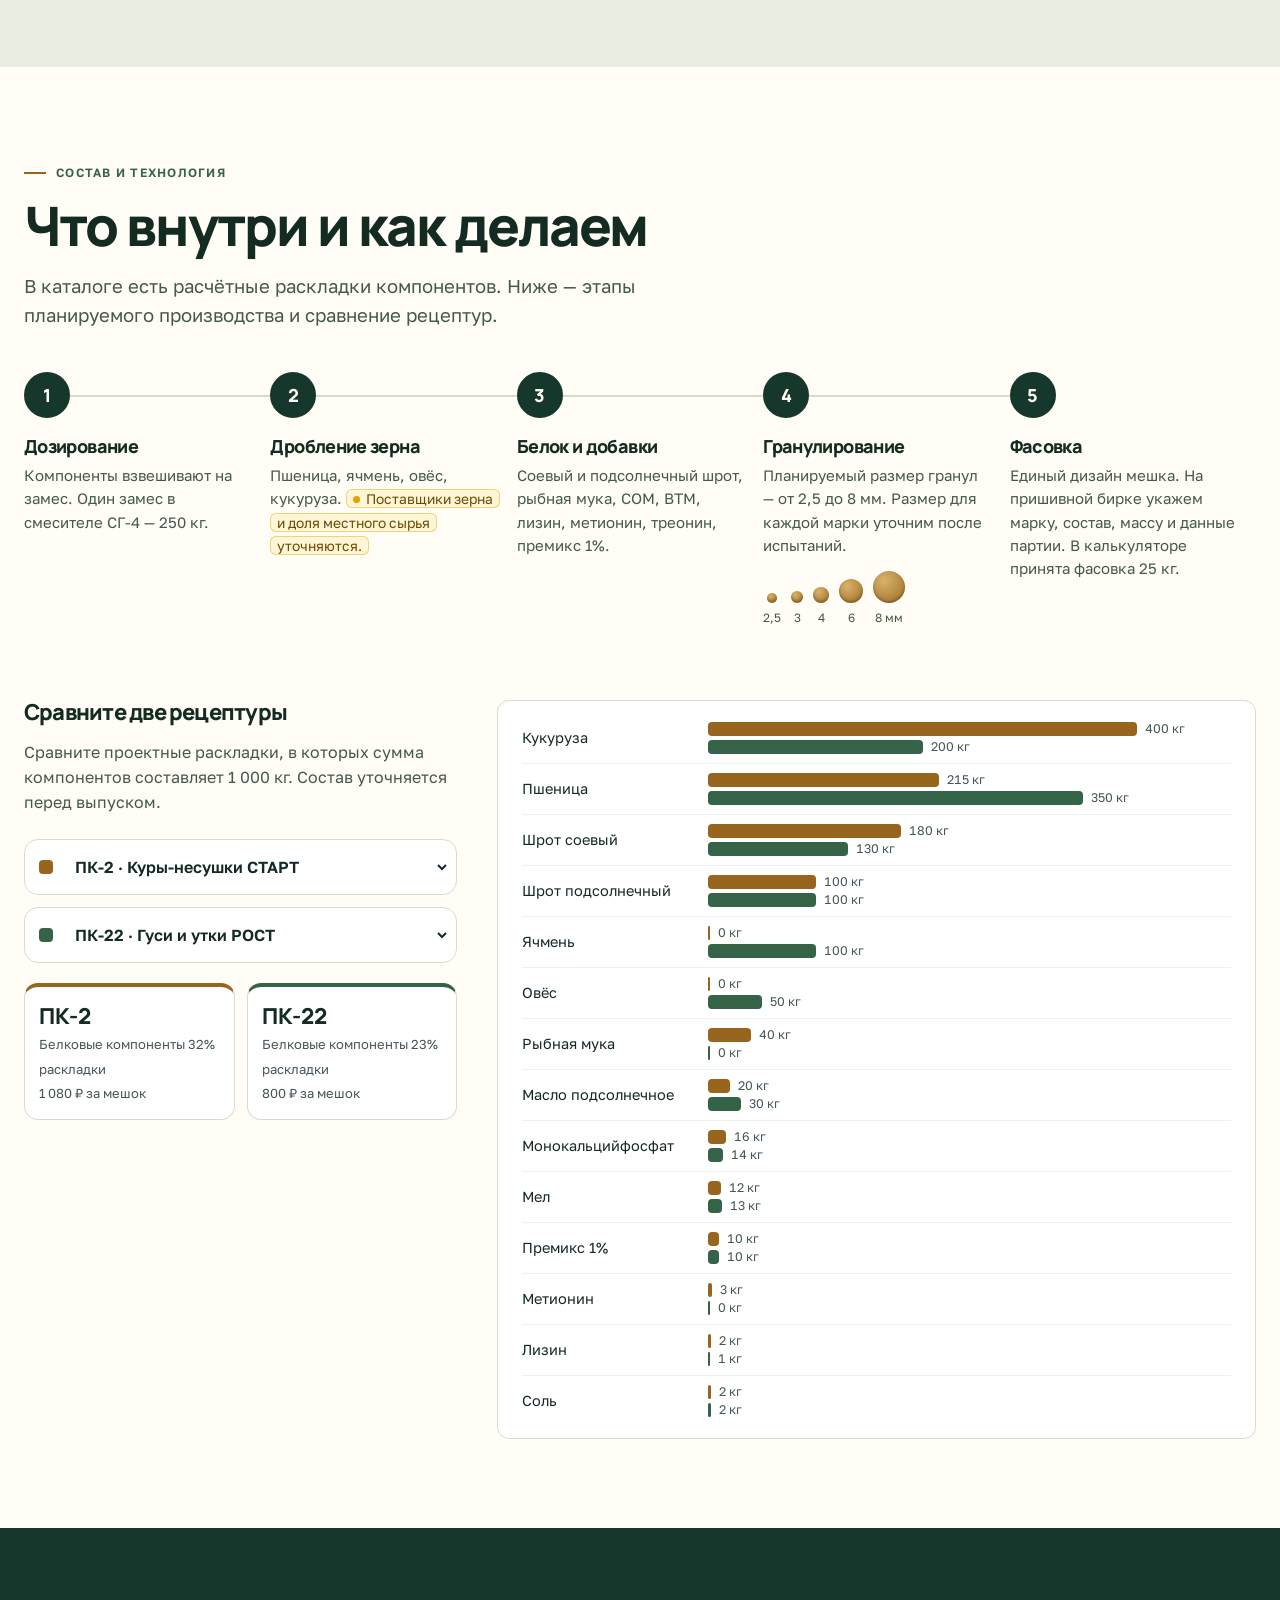
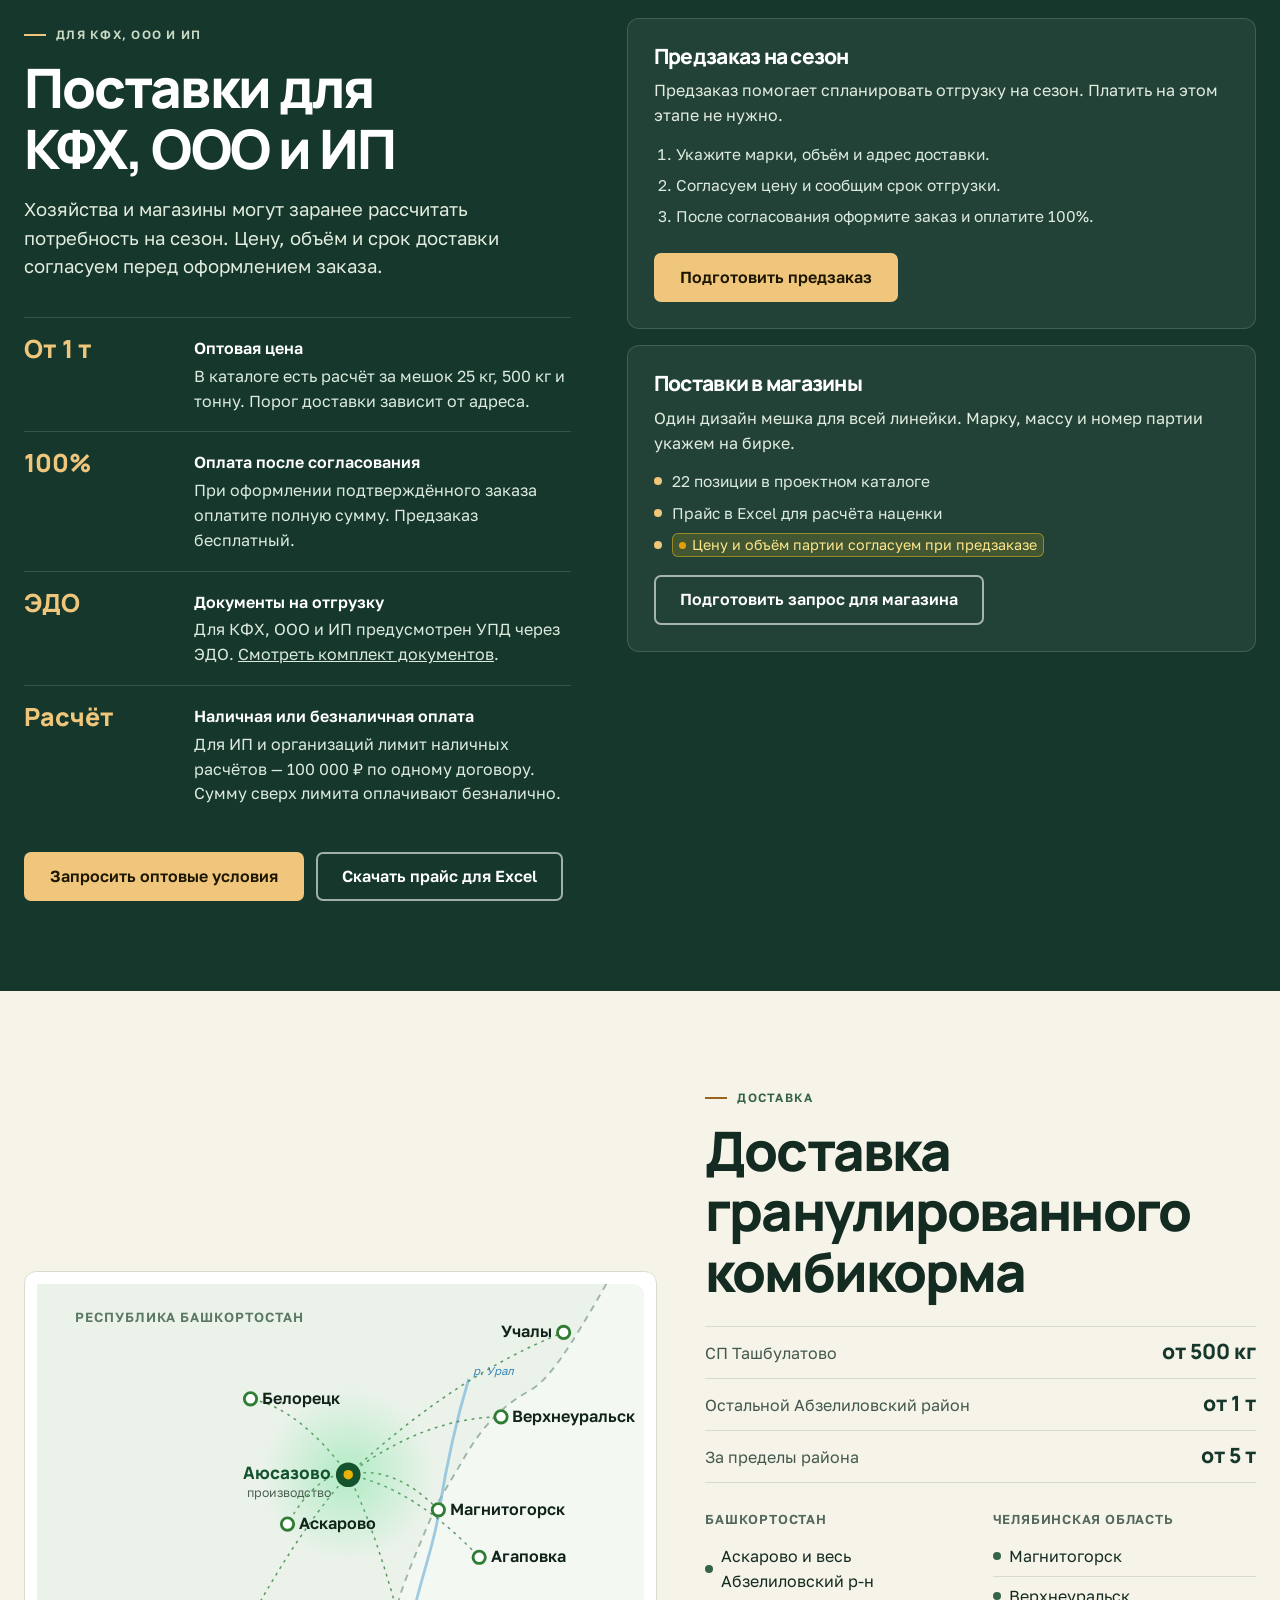
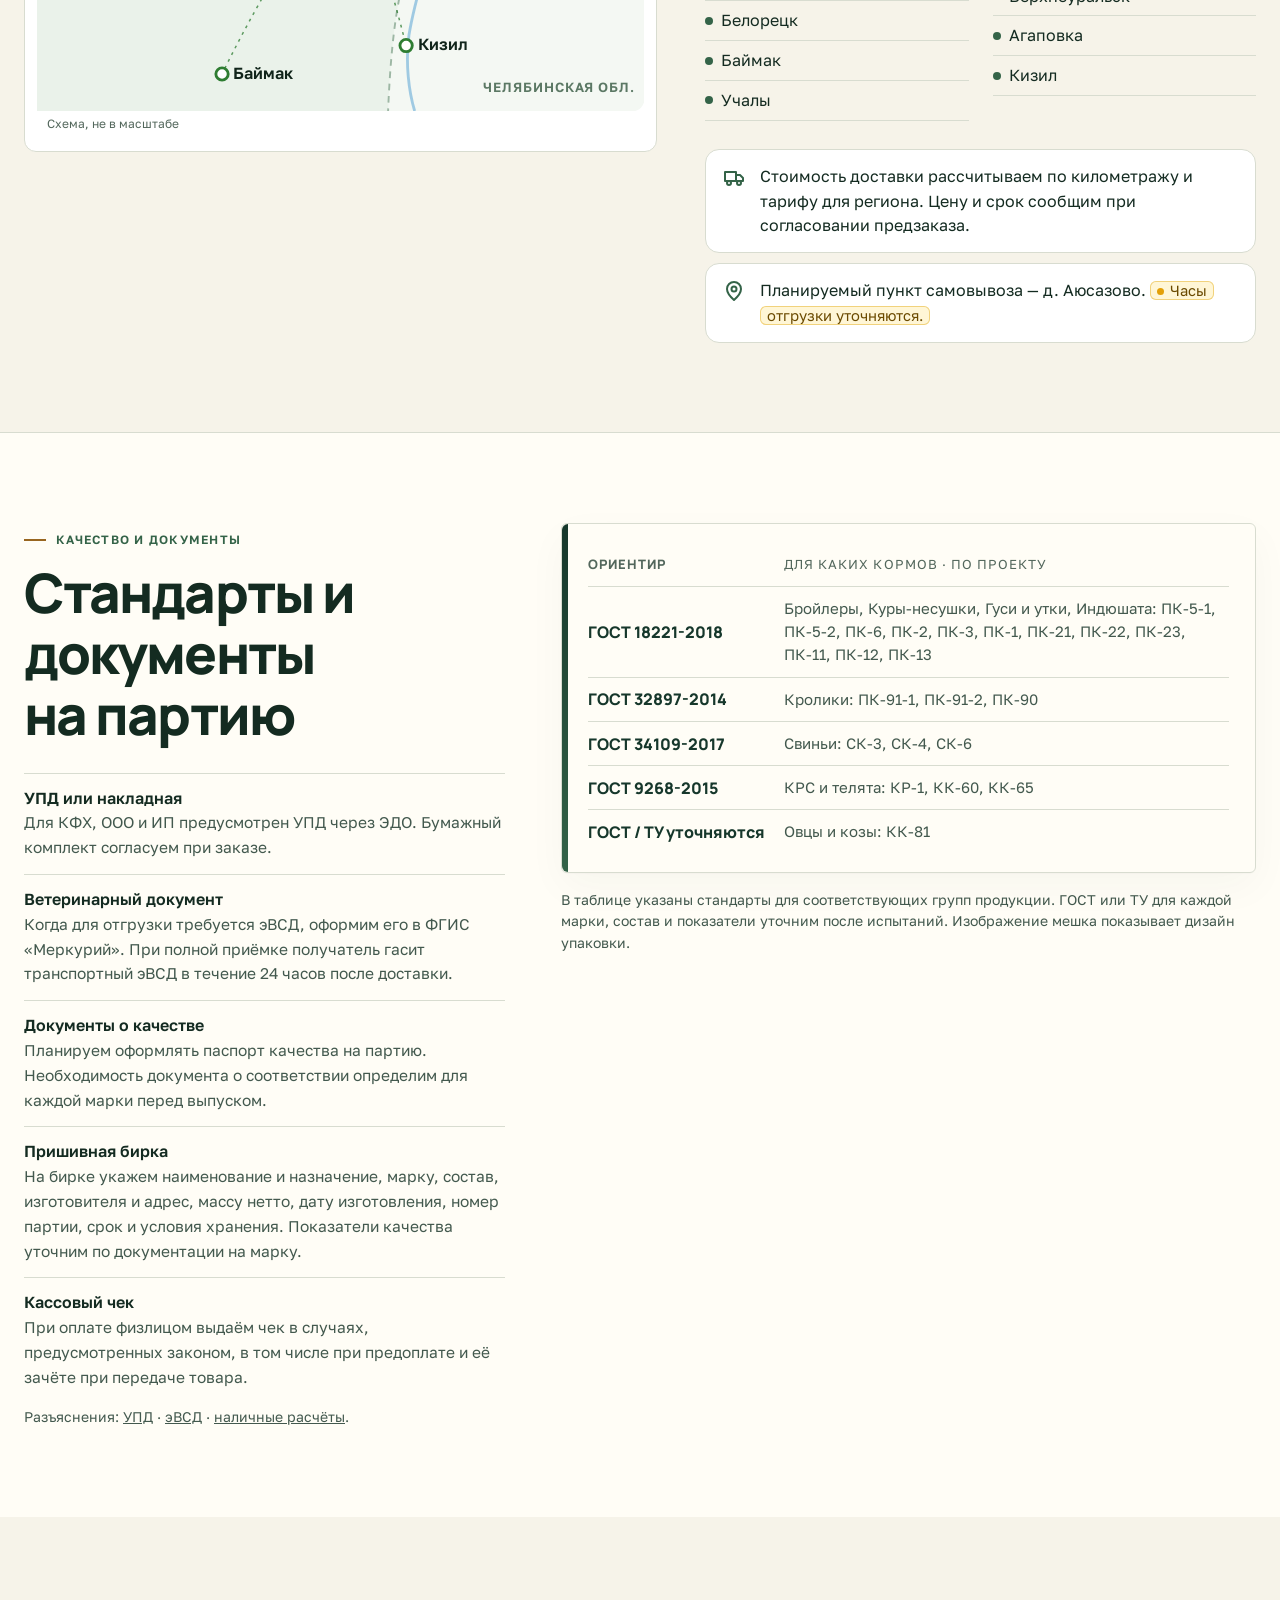
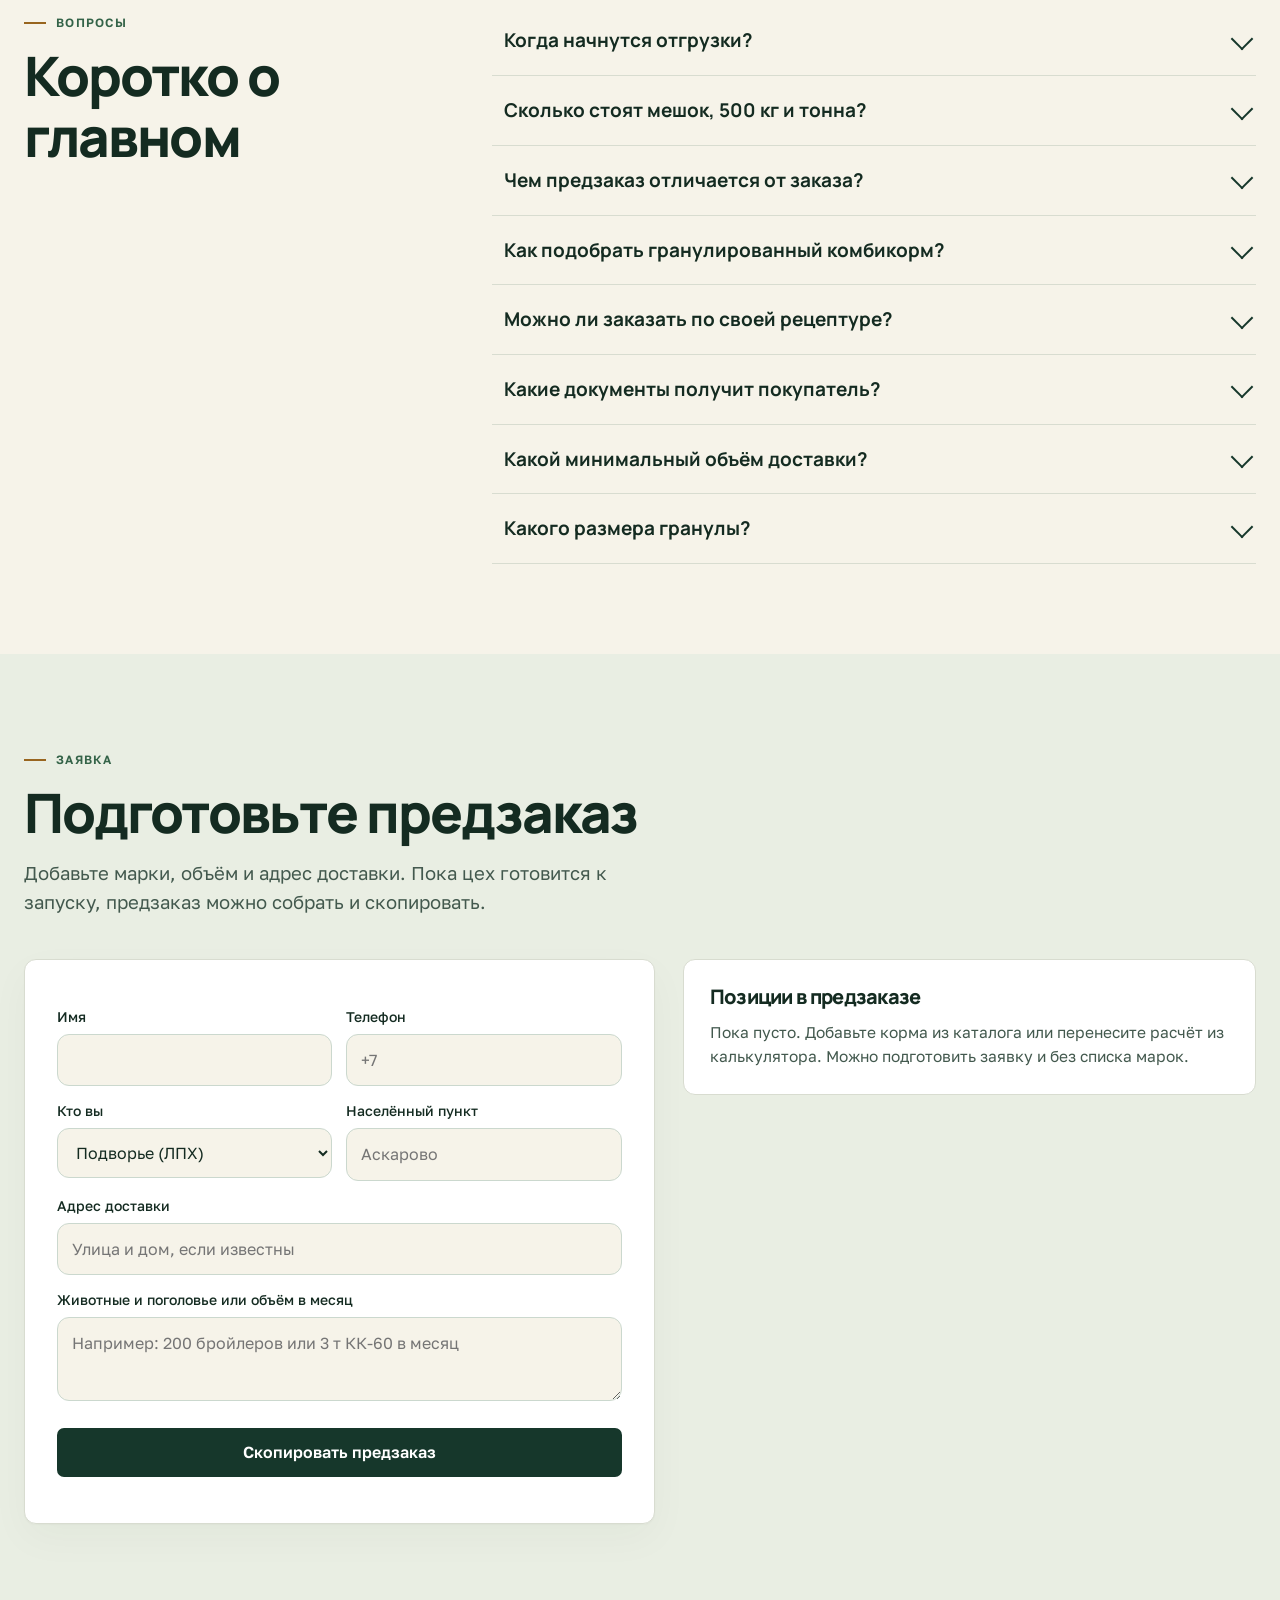
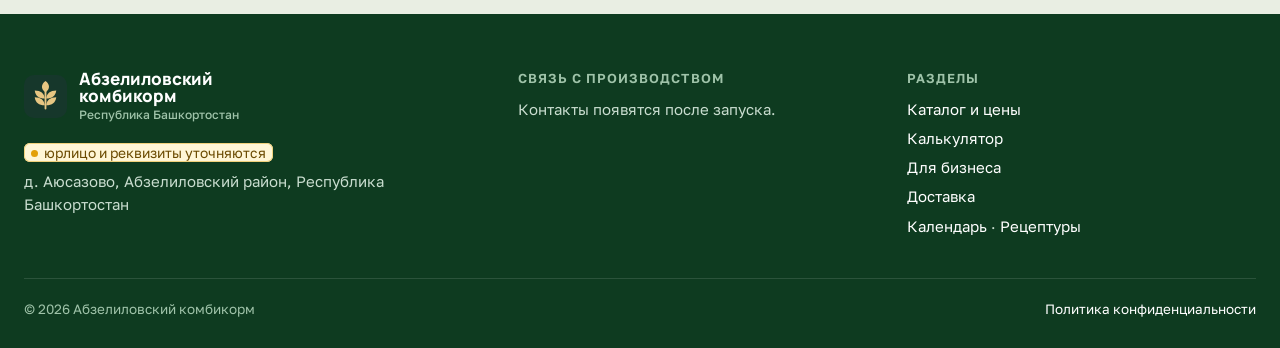
==== commit f32bae83: "Calculate daily feed using phase estimates" ====
--- a/index.html
+++ b/index.html
@@ -6,7 +6,7 @@
 <title>Абзелиловский комбикорм · каталог, рецептуры и расчёт объёма</title>
 <meta name="description" content="Проект производства комбикорма в Аюсазово. Каталог из 22 рецептур, расчёт по фазам кормления и предварительные условия поставки.">
 <meta property="og:title" content="Абзелиловский комбикорм">
-<meta property="og:description" content="Каталог рецептур и калькулятор корма на весь цикл. Проект производства в Абзелиловском районе.">
+<meta property="og:description" content="Каталог и расчёт расхода комбикорма на день и на выбранный срок. Проект производства в Абзелиловском районе.">
 <meta property="og:type" content="website">
 <meta name="theme-color" content="#14532D">
 <meta name="robots" content="noindex, nofollow">
@@ -248,19 +248,27 @@
 .seg{display:flex;flex-wrap:wrap;gap:8px}
 .seg button{border:1px solid var(--line);background:var(--bg);border-radius:12px;padding:9px 13px;font:500 15px "Golos";cursor:pointer}
 .seg button.on{background:var(--g900);border-color:var(--g900);color:#fff}
-.heads{display:flex;align-items:center;gap:14px;margin-top:24px;flex-wrap:wrap}
-.heads input{width:150px;font:800 28px "Manrope";padding:10px 14px;border:1px solid var(--line);border-radius:12px;background:var(--bg)}
-.heads span{color:var(--muted)}
-.crow{display:grid;grid-template-columns:1.4fr 1fr 1fr 90px;gap:12px;align-items:end;padding:16px 0;border-top:1px solid var(--line)}
+.calc-fields{display:grid;grid-template-columns:1fr 1fr;gap:14px;margin-top:16px}
+.calc-fields>*{min-width:0}
+.calc-grid .panel>.calc-fields{margin-top:0}
+#calcMode{margin-top:18px}
+#calcMode[hidden]{display:none}
+#calcSingle .calc-fields{grid-template-columns:2fr 1fr}
+.calc-rate{color:var(--g900);margin:12px 0 0;font-size:14px}
+.crow{display:grid;grid-template-columns:minmax(0,1fr) 86px 82px;gap:12px;align-items:end;padding:14px 0;border-top:1px solid var(--line)}
 .crow>*{min-width:0}
 .crow:first-of-type{margin-top:24px}
 .crow .nm b{font:800 18px "Manrope";color:var(--g900);display:block}
 .crow .nm span{font-size:14px;color:var(--muted);line-height:1.3;display:block}
 .fld small{display:block;font-size:12px;color:var(--soft);margin-bottom:5px}
-.fld input{width:100%;padding:10px 12px;border:1px solid var(--line);border-radius:10px;background:var(--bg);font-size:16px}
+.fld input,.fld select{width:100%;padding:10px 12px;border:1px solid var(--line);border-radius:10px;background:var(--bg);color:var(--ink);font:inherit;font-size:16px}
 .crow .out{text-align:right;font:800 20px "Manrope";white-space:nowrap}
 .crow .out small{display:block;font:500 12px "Golos";color:var(--soft)}
 .calc-hint{font-size:14px;color:var(--muted);margin-top:14px;background:var(--gold50);border-radius:12px;padding:12px 14px}
+.calc-sources{margin-top:10px;font-size:14px;color:var(--muted)}
+.calc-sources summary{cursor:pointer}
+.calc-sources ul{padding-left:22px;margin:8px 0 0}
+.calc-sources li+li{margin-top:7px}
 .res{position:sticky;top:96px;background:var(--g900);color:#fff;border-radius:var(--r);padding:28px;overflow:hidden}
 .res::after{content:"";position:absolute;right:-40px;top:-40px;width:180px;height:180px;border-radius:50%;background:rgba(74,222,128,.08)}
 .res .lbl{color:#9FC3A9}
@@ -521,9 +529,10 @@
   .ptable td.num.c-alt{text-align:right}
   .ptable tr.row.on{background:var(--g50)}
   .panel,.form,.basket,.res,.season{padding:20px}
+  #calcSingle .calc-fields{grid-template-columns:1fr}
   .crow{grid-template-columns:1fr 1fr;gap:10px}
   .crow .nm{grid-column:1/-1}
-  .crow .out{grid-column:1/-1;text-align:left;display:flex;gap:10px;align-items:baseline}
+  .crow .out{align-self:center}
   .res-big{font-size:46px}
   .steps{grid-template-columns:1fr}
   .bar-row{grid-template-columns:1fr;gap:6px}
@@ -594,7 +603,7 @@
     <div>
       <p class="eyebrow">Башкортостан · Абзелиловский район</p>
       <h1 id="hero-title">Гранулированный <em>комбикорм</em></h1>
-      <p class="lead">Для птицы и сельскохозяйственных животных. Подберите рецепт по возрасту, сравните составы и рассчитайте объём на весь цикл.</p>
+      <p class="lead">Для птицы и сельскохозяйственных животных. Подберите комбикорм по возрасту, сравните составы и рассчитайте объём на нужный срок.</p>
       <div class="hero-cta">
         <a class="btn btn-main" href="#catalog" data-pt-go="ret">Смотреть каталог <span aria-hidden="true">↘</span></a>
         <a class="btn btn-line" href="#calc">Рассчитать объём</a>
@@ -655,26 +664,37 @@
     <div class="sec-head">
       <div>
         <div class="eyebrow">Калькулятор</div>
-        <h2>Сколько мешков нужно на весь цикл</h2>
-        <p class="lead">Введите поголовье, дни и суточную норму на голову. Посчитаем мешки, тонны, замесы и стоимость по рознице и по опту.</p>
+        <h2>Сколько комбикорма нужно</h2>
+        <p class="lead">Выберите животное и марку комбикорма, укажите поголовье и дни. Суточный расход подставим автоматически и посчитаем, сколько мешков купить.</p>
       </div>
     </div>
     <div class="calc-grid">
       <div class="panel rv">
-        <span class="lbl">Кого кормите</span>
-        <div class="seg" id="calcAnimals"></div>
-        <div class="heads">
-          <input id="calcHeads" type="number" inputmode="numeric" min="1" max="100000" value="50" aria-label="Поголовье">
-          <span>голов</span>
+        <div class="calc-fields">
+          <label class="fld"><small>Кого кормите</small><select id="calcAnimal"></select></label>
+          <label class="fld"><small>Поголовье</small><input id="calcHeads" type="number" inputmode="numeric" min="1" max="100000" value="50"></label>
         </div>
-        <div id="calcRows"></div>
-        <p class="calc-hint">Дни подставлены из возрастных фаз рецепта. Суточную норму на голову возьмите из инструкции к комбикорму или уточните у специалиста.</p>
+        <div class="seg" id="calcMode" role="group" aria-label="Режим расчёта">
+          <button type="button" data-calc-mode="single" class="on" aria-pressed="true">Одна марка</button>
+          <button type="button" data-calc-mode="cycle" aria-pressed="false">По фазам</button>
+        </div>
+        <div id="calcSingle">
+          <div class="calc-fields">
+            <label class="fld"><small>Марка и возраст</small><select id="calcMark" aria-describedby="calcRate"></select></label>
+            <label class="fld"><small>На сколько дней</small><input id="calcDays" type="number" inputmode="numeric" min="1" max="1000" value="1"></label>
+          </div>
+          <p class="calc-rate" id="calcRate"></p>
+        </div>
+        <div id="calcRows" hidden></div>
+        <p class="calc-hint" id="calcHint"></p>
+        <details class="calc-sources"><summary>Откуда взяты значения</summary><ul id="calcSources"></ul></details>
       </div>
       <aside class="res rv d1" aria-live="polite">
-        <span class="lbl">Итого на цикл</span>
-        <div class="res-big"><span id="rBags">0</span><small>мешков</small></div>
+        <span class="lbl">Итого за выбранный срок</span>
+        <div class="res-big"><span id="rBags">0</span><small id="rBagsUnit">мешков</small></div>
         <div class="res-sub" id="rKg">0 кг</div>
         <div class="res-rows">
+          <div><span id="rDailyLabel">Расход за день</span><b id="rDaily">0 г</b></div>
           <div><span>Розничная оценка</span><b id="rRet">0 ₽</b></div>
           <div><span>Оптовая оценка</span><b id="rOpt">0 ₽</b></div>
           <div><span>Замесов по 250 кг</span><b id="rMix">0</b></div>
@@ -1099,7 +1119,7 @@
       <p class="draft-data">${complete ? "Проектный состав. Дозировки уточняются перед выпуском." : "Показываем перечень компонентов. Дозировки будут доступны после сверки рецептуры."}</p>
       ${complete ? `<div class="stack" aria-hidden="true">${ordered.map(([n,v])=>`<span title="${n}: ${v} кг" style="flex:0 0 ${v/tot*100}%;background:${colorOf[n]}"></span>`).join("")}</div>
       <div class="legend">${GROUPS.filter(g=>by[g.k]).map(g=>{const s=by[g.k].reduce((a,[,v])=>a+v,0);return `<div><i style="background:${g.col}"></i>${g.n}<b>${num(s/tot*100)}%</b></div>`}).join("")}</div>` : ""}
-      <div style="display:flex;gap:10px;margin-top:22px;flex-wrap:wrap"><button class="btn btn-main btn-sm" type="button" data-add="${r.id}">${S.order[r.id]?'Уже в заявке':'Добавить в заявку'}</button><a class="btn btn-line btn-sm" href="#calc" data-calc="${r.cat}">Посчитать мешки</a></div>
+      <div style="display:flex;gap:10px;margin-top:22px;flex-wrap:wrap"><button class="btn btn-main btn-sm" type="button" data-add="${r.id}">${S.order[r.id]?'Уже в заявке':'Добавить в заявку'}</button><a class="btn btn-line btn-sm" href="#calc" data-calc="${r.id}">Посчитать мешки</a></div>
     </div>
     <div class="dt-r"><table class="ctab"><thead><tr><th>Компонент</th>${complete ? "<th>На 1 т, кг</th><th>На 500 кг, кг</th>" : ""}</tr></thead>
       <tbody>${ordered.map(([n,v])=>`<tr><td><i style="background:${colorOf[n]}"></i>${n}</td>${complete ? `<td>${num(v)}</td><td>${num(v/2)}</td>` : ""}</tr>`).join("")}</tbody>
@@ -1130,7 +1150,7 @@
   const card = e.target.closest(".pc,[data-id].row");
   if(card){ S.sel=+card.dataset.id; $$(".pc,.row").forEach(x=>x.classList.toggle("on",+x.dataset.id===S.sel)); const lv=$(".line-view .lv"); if(lv) lv.outerHTML=lineVisual(CATS.find(x=>x.id===byId[S.sel].cat)); renderDetail(); if(recipeButton) $("#detail h3").focus({preventScroll:false}); return; }
   const cl = e.target.closest("[data-calc]");
-  if(cl){ setCalcAnimal(cl.dataset.calc); }
+  if(cl){ setCalcRecipe(+cl.dataset.calc); }
   const st = e.target.closest("[data-status]");
   if(st){ const sel=$("#fStatus"); sel.value = st.dataset.status; const t=$("[name=animals]"); if(!t.value && st.dataset.note) t.value=st.dataset.note; }
   const go = e.target.closest("[data-pt-go]");
@@ -1153,54 +1173,197 @@
 }
 
 /* ---------- calculator ---------- */
-let calcCat = "broiler";
-const calcVals = {};
-function setCalcAnimal(cat){ calcCat = cat; renderCalc(); }
-function renderCalc(){
-  $("#calcAnimals").innerHTML = CATS.map(ct=>`<button type="button" data-ca="${ct.id}" class="${calcCat===ct.id?'on':''}">${ct.name}</button>`).join("");
-  const rows = R.filter(r=>r.cat===calcCat);
-  $("#calcRows").innerHTML = rows.map(r=>{const v=calcVals[r.id]||{d:r.days??"",g:""};return `
-    <div class="crow" data-r="${r.id}">
-      <div class="nm"><b>${r.mk}</b><span>${r.nm}, ${r.age}</span></div>
-      <label class="fld"><small>Дней</small><input type="number" inputmode="numeric" min="0" max="1000" data-k="d" value="${v.d}" placeholder="дней"></label>
-      <label class="fld"><small>Норма в сутки, г</small><input type="number" inputmode="decimal" min="0" max="30000" step="0.1" data-k="g" value="${v.g}" placeholder="г/сутки"></label>
+const feedSources = {
+  ross: ["Aviagen · Ross 308", "https://ross-intl.aviagen.com/assets/Tech_Center/Ross_Broiler/RossxRoss308-BroilerPerformanceObjectives2022-EN.pdf"],
+  hyline: ["Hy-Line Brown", "https://www.hyline.com/filesimages/Hy-Line-Products/Hy-Line-Product-PDFs/Brown/BRN%20STD%20ENG.pdf"],
+  gooseStart: ["ФАО · выращивание гусей", "https://www.fao.org/4/Y4359E/y4359e0b.htm"],
+  gooseGrow: ["Исследование кормления гусей White Roman", "https://kmweb.moa.gov.tw/redirect_files.php?id=584279&theme=knowledgebase"],
+  gooseFinish: ["Исследование кормления гусей Yangzhou, табл. 4", "https://pmc.ncbi.nlm.nih.gov/articles/PMC10765298/#tbl4"],
+  duckGrow: ["Cornell Duck Research Laboratory · данные Metzer Farms", "https://www.metzerfarms.com/daily-feed-water-ducklings.html"],
+  duckFinish: ["Metzer Farms · пекинские утки", "https://www.metzerfarms.com/blog/how-much-will-my-ducks-eat.html"],
+  turkey: ["Aviagen Turkeys · B.U.T. 6", "https://aviagenturkeys.com/uploads/2022/05/16/POCLLB6_V2_BUT%206-Commercial%20Goals_UK_2022.pdf"],
+  rabbitStart: ["ФАО · кормление кроликов, табл. 18", "https://www.fao.org/4/x5082e/X5082E05.htm"],
+  rabbit: ["ФАО · нормы потребления кроликов", "https://openknowledge.fao.org/3/t1690e/t1690e.pdf"],
+  pig: ["NRC · данные по весовым группам, Merck Veterinary Manual", "https://www.merckvetmanual.com/management-and-nutrition/nutrition-pigs/nutritional-requirements-of-pigs"],
+  calf: ["University of Minnesota · кормление телят", "https://extension.umn.edu/agriculture/animals-and-livestock/dairy/group-feeding-dairy-calves"],
+  cow: ["New Mexico State University · концентраты в рационе коров", "https://pubs.nmsu.edu/_d/D105/index.html"],
+  bull: ["Oklahoma State University · откорм КРС", "https://extension.okstate.edu/fact-sheets/an-introduction-to-finishing-beef"],
+  sheep: ["Washington State University · подкормка овец и коз", "https://extension.wsu.edu/animalag/nutritional-flushing-of-small-ruminants/"],
+};
+// Average daily use in grams per head. The basis describes the stock estimate, not a feeding instruction.
+const feedProfiles = {
+  broiler: [
+    [1, 38, "ross", "Среднее за первые 14 дней."],
+    [2, 108, "ross", "Среднее за 15–28-й дни."],
+    [3, 181, "ross", "Среднее за 29–42-й дни."],
+  ],
+  layer: [
+    [4, 28, "hyline", "Среднее за 1–7-ю недели выращивания."],
+    [5, 71, "hyline", "Среднее за 8–20-ю недели выращивания."],
+    [6, 113, "hyline", "Среднее потребление взрослых несушек."],
+  ],
+  goose: [
+    [7, 124, "gooseStart", "В среднем 2,6 кг стартового комбикорма за 21 день."],
+    [8, 300, "gooseGrow", "Ориентир по исследованию гусей на 4–8-й неделях."],
+    [9, 300, "gooseFinish", "Пример потребления на 57–70-й дни. Выпас меняет расход."],
+  ],
+  duck: [
+    [7, 102, "duckGrow", "Среднее за первые три недели у пекинских уток."],
+    [8, 215, "duckGrow", "Для фазы роста взято среднее по 4–7-й неделям у пекинских уток."],
+    [9, 215, "duckFinish", "Оценка для пекинских уток между расходом в 7 недель и после 12 недель вне яйцекладки."],
+  ],
+  turkey: [
+    [16, 59, "turkey", "Среднее по самцам и самкам за 1–4-ю недели."],
+    [17, 302, "turkey", "Среднее по самцам и самкам за 5–13-ю недели."],
+    [18, 504, "turkey", "Среднее по самцам и самкам за 14–18-ю недели."],
+  ],
+  rabbit: [
+    [10, 100, "rabbitStart", "Пример расхода у молодняка около шести недель."],
+    [11, 120, "rabbit", "Ориентир для растущего молодняка. Для сукрольных и кормящих крольчих расход рассчитывают отдельно."],
+    [12, 120, "rabbit", "Поддерживающий рацион взрослых кроликов."],
+  ],
+  pig: [
+    [13, 1300, "pig", "Ориентир между группами 11–25 и 25–50 кг живой массы."],
+    [14, 2200, "pig", "Ориентир для группы 50–75 кг живой массы."],
+    [15, 2800, "pig", "Ориентир между группами 75–100 и 100–135 кг живой массы."],
+  ],
+  cattle: [
+    [22, 900, "calf", "Расход стартера вблизи отъёма. В первые недели потребление существенно ниже."],
+    [20, 7500, "cow", "Пример для голштинской коровы с удоем 22,5 кг в сутки, из расчёта 1 кг концентрата на 3 кг молока."],
+    [21, 4000, "bull", "Пример на начале откорма бычка массой 400 кг, при 1% живой массы в сутки."],
+  ],
+  sheep: [[19, 300, "sheep", "Пример дополнительной подкормки, когда она нужна по рациону."]],
+};
+const calcNames = {goose:"Гуси", duck:"Утки", ...Object.fromEntries(CATS.filter(c=>c.id!=="goose").map(c=>[c.id,c.name]))};
+const calcAnimal = $("#calcAnimal");
+const calcMark = $("#calcMark");
+const calcDays = $("#calcDays");
+const calcHeads = $("#calcHeads");
+const calcRows = $("#calcRows");
+const calcMode = $("#calcMode");
+const cycleDays = {};
+let isCycle = false;
+const mass = grams => grams < 1000 ? `${num(grams)} г` : `${num(grams/1000)} кг`;
+const bagPlural = new Intl.PluralRules("ru");
+const bagUnit = count => ({one:"мешок",few:"мешка",many:"мешков",other:"мешка"})[bagPlural.select(count)];
+const recipeLabel = id => {
+  const r = byId[id];
+  if(r.cat === "cattle") return `${r.mk} · ${r.nm}`;
+  return `${r.mk} · ${r.phn || PH[r.ph].n} · ${r.age}`;
+};
+calcAnimal.innerHTML = Object.keys(feedProfiles).map(id=>`<option value="${id}">${calcNames[id]}</option>`).join("");
+
+function setCalcRecipe(id){
+  const r = byId[id];
+  if(calcAnimal.value!=="duck" || r.cat!=="goose") calcAnimal.value = r.cat;
+  isCycle = false;
+  renderCalc(id);
+}
+function renderCalc(preferred = +calcMark.value){
+  const cat = calcAnimal.value;
+  const feeds = feedProfiles[cat];
+  const canCycle = cat !== "cattle" && feeds.length > 1;
+  isCycle = isCycle && canCycle;
+  calcMode.hidden = !canCycle;
+  $$("[data-calc-mode]",calcMode).forEach(button=>{
+    const selected = (button.dataset.calcMode === "cycle") === isCycle;
+    button.classList.toggle("on",selected);
+    button.setAttribute("aria-pressed",String(selected));
+  });
+  $("#calcSingle").hidden = isCycle;
+  calcRows.hidden = !isCycle;
+  calcMark.innerHTML = feeds.map(([id])=>`<option value="${id}">${recipeLabel(id)}</option>`).join("");
+  if(feeds.some(([id])=>id===preferred)) calcMark.value = String(preferred);
+  calcRows.innerHTML = isCycle ? feeds.map(([id,grams])=>{
+    const r = byId[id];
+    const days = cycleDays[cat]?.[id] ?? r.days ?? "";
+    return `<div class="crow" data-r="${id}">
+      <div class="nm"><b>${r.mk} · ${r.phn || PH[r.ph].n}</b><span>${r.age} · ${mass(grams)} в день на голову</span></div>
+      <label class="fld"><small>Дней</small><input type="number" inputmode="numeric" min="0" max="1000" value="${days}" aria-label="Дней для ${r.mk}"></label>
       <div class="out"><span data-o="bags">0</span><small>мешков</small></div>
-    </div>`}).join("");
+    </div>`;
+  }).join("") : "";
+  updateCalcGuide();
   calc();
 }
+function updateCalcGuide(){
+  const cat = calcAnimal.value;
+  const feeds = feedProfiles[cat];
+  const selected = feeds.find(([id])=>id===+calcMark.value);
+  $("#calcRate").textContent = `Ориентир на голову в день — ${mass(selected[1])}`;
+  const notes = {
+    cattle:`${selected[3]} Считаем только выбранный комбикорм. Сверьте расход с вашим рационом.`,
+    sheep:"Считаем дополнительную подкормку к основному рациону. Расход зависит от сена, выпаса и состояния животных.",
+  };
+  $("#calcHint").textContent = notes[cat] || (isCycle
+    ? "Укажите дни для каждой нужной фазы. Ноль пропускает фазу. Расход усреднён по каждой фазе и служит ориентиром для закупки."
+    : selected[0] === 11 ? selected[3] : "Это ориентир для закупки. Фактический расход зависит от возраста, породы и рациона.");
+  $("#calcSources").innerHTML = (isCycle ? feeds : [selected]).map(([id,grams,source,basis])=>{
+    const [title,url] = feedSources[source];
+    return `<li><strong>${byId[id].mk} · ${mass(grams)} в день на голову.</strong> ${basis} <a href="${url}" target="_blank" rel="noopener noreferrer">${title}</a></li>`;
+  }).join("");
+}
 function calc(){
-  const headsInput = $("#calcHeads");
-  const heads = headsInput.validity.valid ? Math.max(0,headsInput.valueAsNumber || 0) : 0;
-  let bags=0, kg=0, ret=0, opt=0, mixes=0; const ctx=[];
-  $$("#calcRows .crow").forEach(row=>{
-    const r = byId[+row.dataset.r];
-    const days = $("[data-k=d]",row), grams = $("[data-k=g]",row);
-    const d = days.validity.valid ? days.valueAsNumber || 0 : 0;
-    const g = grams.validity.valid ? grams.valueAsNumber || 0 : 0;
-    calcVals[r.id] = {d:$("[data-k=d]",row).value, g:$("[data-k=g]",row).value};
-    const tenthGrams = heads*d*Math.round(g*10);
-    const k = tenthGrams/10000, b = Math.ceil(tenthGrams/250000);
-    $("[data-o=bags]",row).textContent = b.toLocaleString("ru-RU");
-    if(b>0){ bags+=b; kg+=k; mixes+=Math.ceil(b/10); ret+=retail(r,b); opt+=wholesale(r,b); ctx.push({id:r.id,b,d,g}); }
-  });
-  $("#rBags").textContent = bags.toLocaleString("ru-RU");
-  $("#rKg").textContent = `${num(kg)} кг · ${num(bags*25/1000)} т в мешках`;
+  const cat = calcAnimal.value;
+  const heads = calcHeads.validity.valid ? calcHeads.valueAsNumber || 0 : 0;
+  const rows = isCycle ? $$(".crow",calcRows).map(row=>[+row.dataset.r,$("input",row),$("[data-o=bags]",row)]) : [[+calcMark.value,calcDays,null]];
+  const invalidDays = rows.some(([,input])=>!input.validity.valid);
+  let bags=0, grams=0, ret=0, opt=0, mixes=0, totalDays=0;
+  const positions=[];
+  for(const [id,input,output] of rows){
+    const days = input.valueAsNumber || 0;
+    const [,daily] = feedProfiles[cat].find(([key])=>key===id);
+    const amount = invalidDays ? 0 : heads*days*daily;
+    const count = Math.ceil(amount/25000);
+    if(output){
+      output.textContent = num(count);
+      output.nextElementSibling.textContent = bagUnit(count);
+    }
+    if(count){
+      bags += count;
+      grams += amount;
+      totalDays += days;
+      mixes += Math.ceil(count/10);
+      ret += retail(byId[id],count);
+      opt += wholesale(byId[id],count);
+      positions.push({id,b:count});
+    }
+  }
+  $("#rBags").textContent = num(bags);
+  $("#rBagsUnit").textContent = bagUnit(bags);
+  let daysMessage = "Укажите целое число дней от 1 до 1 000";
+  if(isCycle) daysMessage = invalidDays ? "Для каждой фазы укажите целое число дней от 0 до 1 000" : "Укажите дни хотя бы для одной фазы";
+  $("#rKg").textContent = bags ? `Нужно ≈ ${mass(grams)} · в мешках ${num(bags*25)} кг` : heads ? daysMessage : "Укажите поголовье от 1 до 100 000";
+  $("#rDailyLabel").textContent = isCycle ? "В среднем за день" : "Расход за день";
+  $("#rDaily").textContent = totalDays ? `≈ ${mass(grams/totalDays)}` : "—";
   $("#rRet").textContent = rub(ret);
   $("#rOpt").textContent = rub(opt);
-  $("#rMix").textContent = mixes.toLocaleString("ru-RU");
+  $("#rMix").textContent = num(mixes);
   $("#rTariff").textContent = bags ? `${tariffForBags(bags)} для выбранного объёма: ${rub(bags < bagsPerTonne ? ret : opt)}.` : "";
-  if(!bags) $("#rKg").textContent = heads ? "Укажите дни и норму в граммах" : "Укажите поголовье";
-  S.calcCtx = bags ? {cat:calcCat, heads, ctx} : null;
+  S.calcCtx = bags ? {cat,heads,totalDays,positions} : null;
   $("#calcToOrder").disabled = !S.calcCtx;
 }
-$("#calcAnimals").addEventListener("click", e=>{ const b=e.target.closest("[data-ca]"); if(b) setCalcAnimal(b.dataset.ca); });
-$("#calcRows").addEventListener("input", calc);
-$("#calcHeads").addEventListener("input", calc);
+calcAnimal.addEventListener("change",()=>renderCalc());
+calcMark.addEventListener("change",()=>{ updateCalcGuide(); calc(); });
+calcMode.addEventListener("click",e=>{
+  const button = e.target.closest("[data-calc-mode]");
+  if(!button) return;
+  isCycle = button.dataset.calcMode === "cycle";
+  renderCalc();
+});
+calcRows.addEventListener("input",e=>{
+  const input = e.target;
+  const cat = calcAnimal.value;
+  if(input.validity.valid) (cycleDays[cat] ??= {})[input.closest(".crow").dataset.r] = input.value;
+  calc();
+});
+calcHeads.addEventListener("input", calc);
+calcDays.addEventListener("input", calc);
 $("#calcToOrder").addEventListener("click", ()=>{
-  if(!S.calcCtx){ const i=$("#calcRows [data-k=g]"); if(i){i.focus(); i.style.borderColor="#C2410C";} return; }
-  S.calcCtx.ctx.forEach(x=>S.order[x.id]=x.b); saveOrder(); renderBasket(); renderCat();
-  const ct = CATS.find(x=>x.id===S.calcCtx.cat);
-  const t=$("[name=animals]"); if(!t.value.trim()) t.value = `${ct.name}, ${S.calcCtx.heads} голов`;
+  if(!S.calcCtx) return;
+  const {cat,heads,totalDays,positions} = S.calcCtx;
+  positions.forEach(x=>S.order[x.id]=x.b); saveOrder(); renderBasket(); renderCat();
+  const t=$("[name=animals]"); if(!t.value.trim()) t.value = `${calcNames[cat]}, поголовье ${num(heads)}, на ${num(totalDays)} дн.`;
   $("#order").scrollIntoView({behavior:reduce?"auto":"smooth"});
 });
 
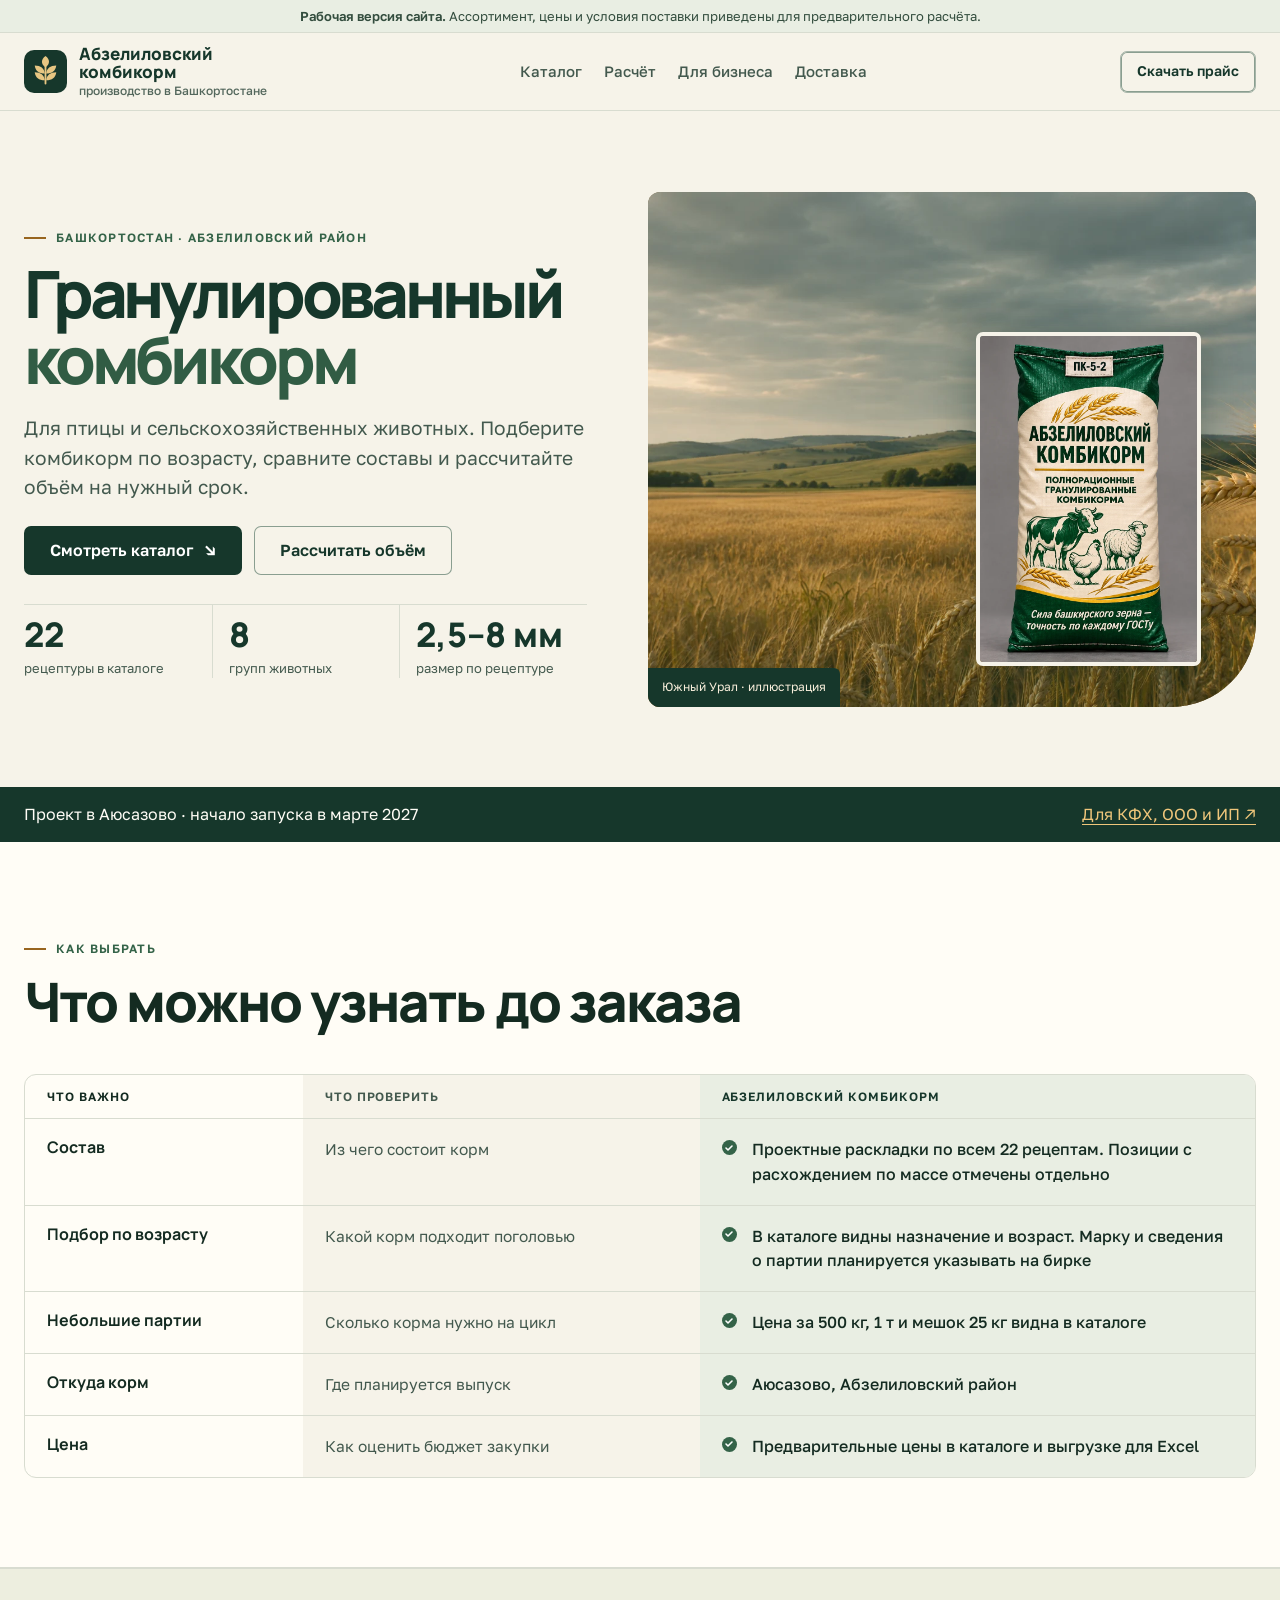
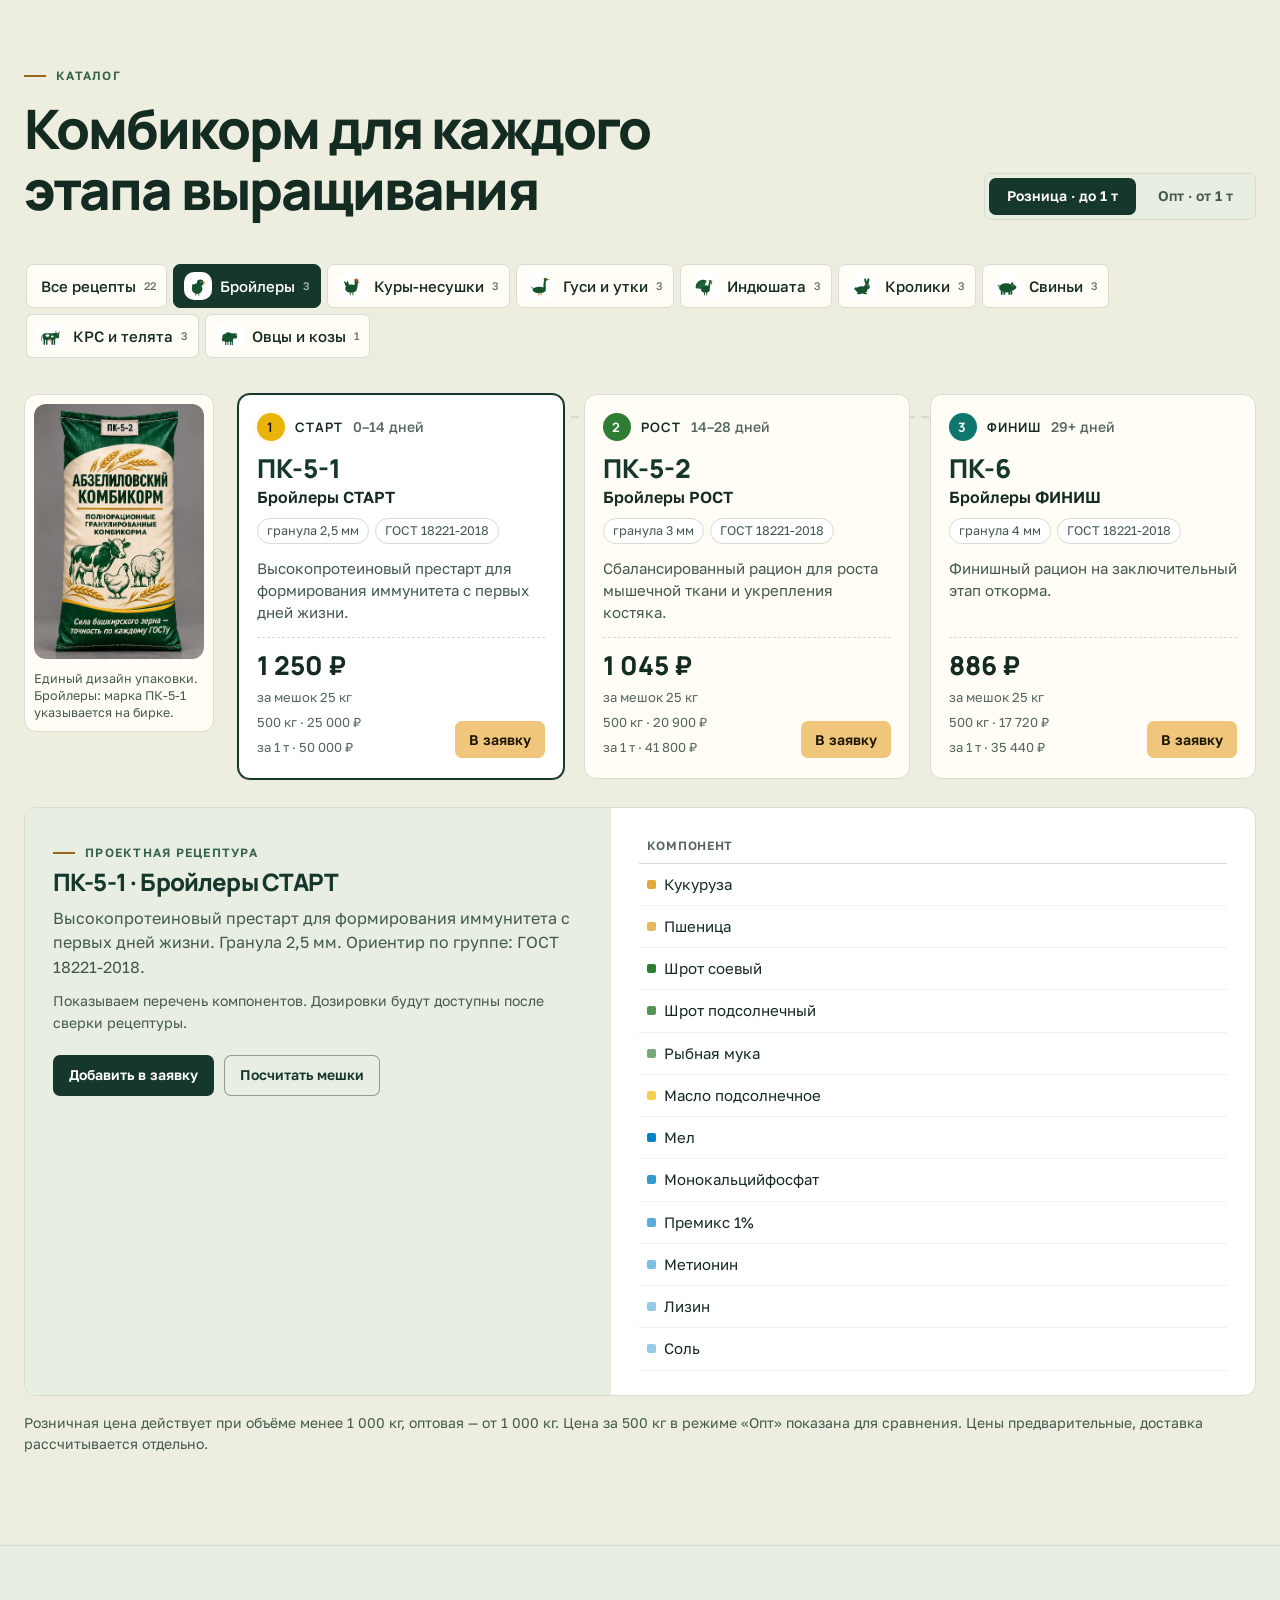
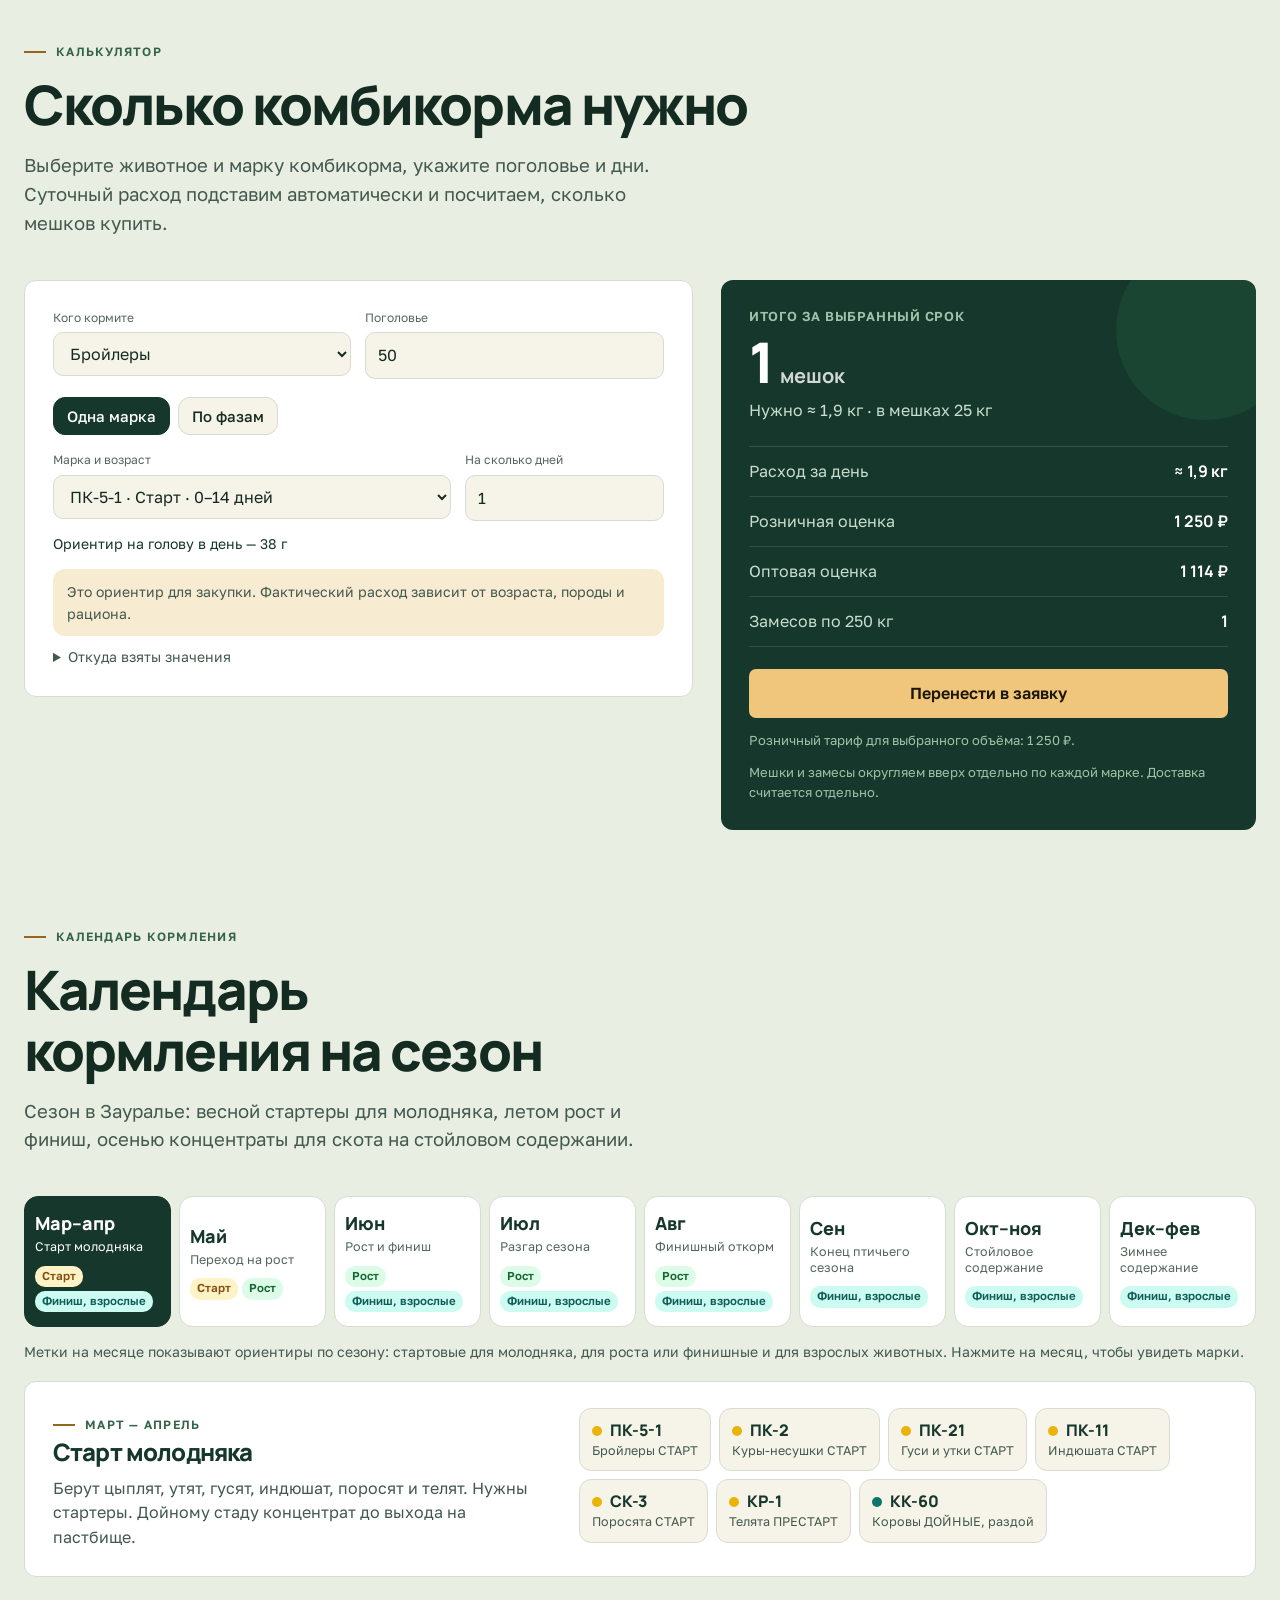
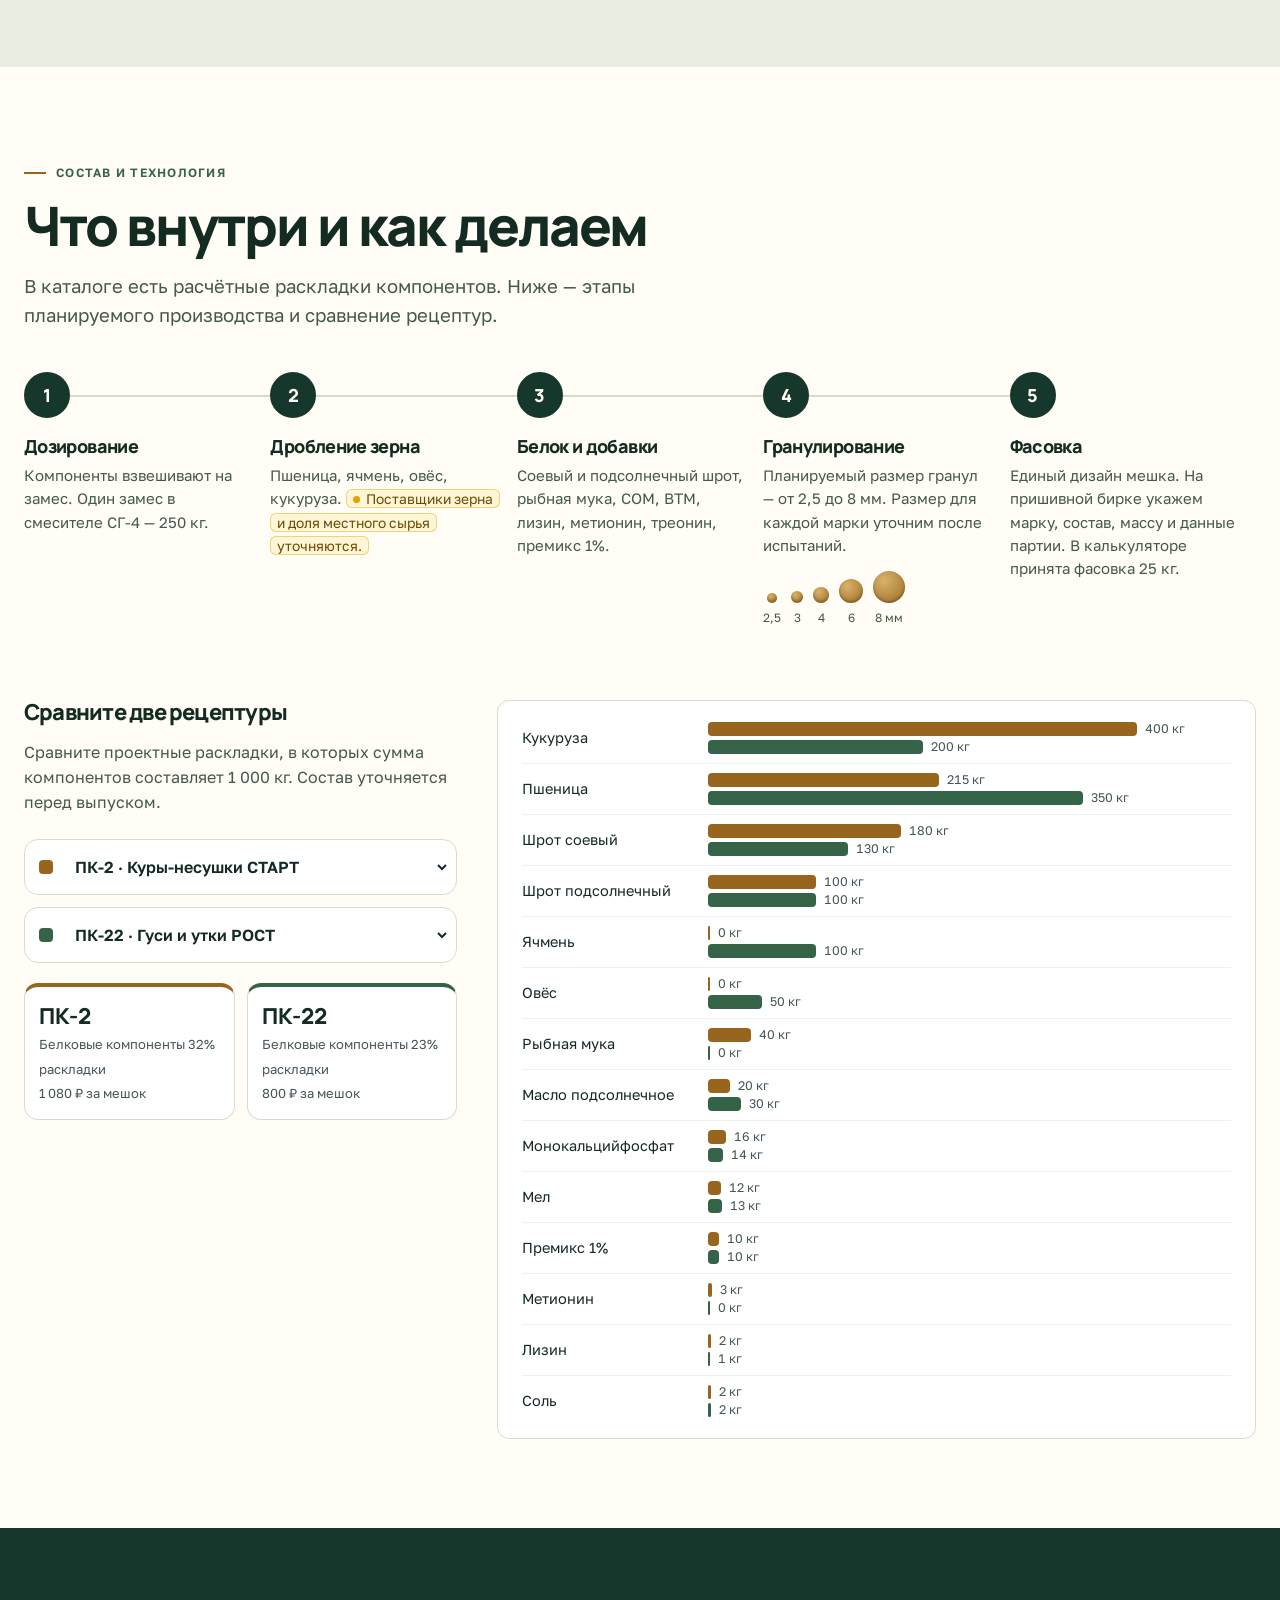
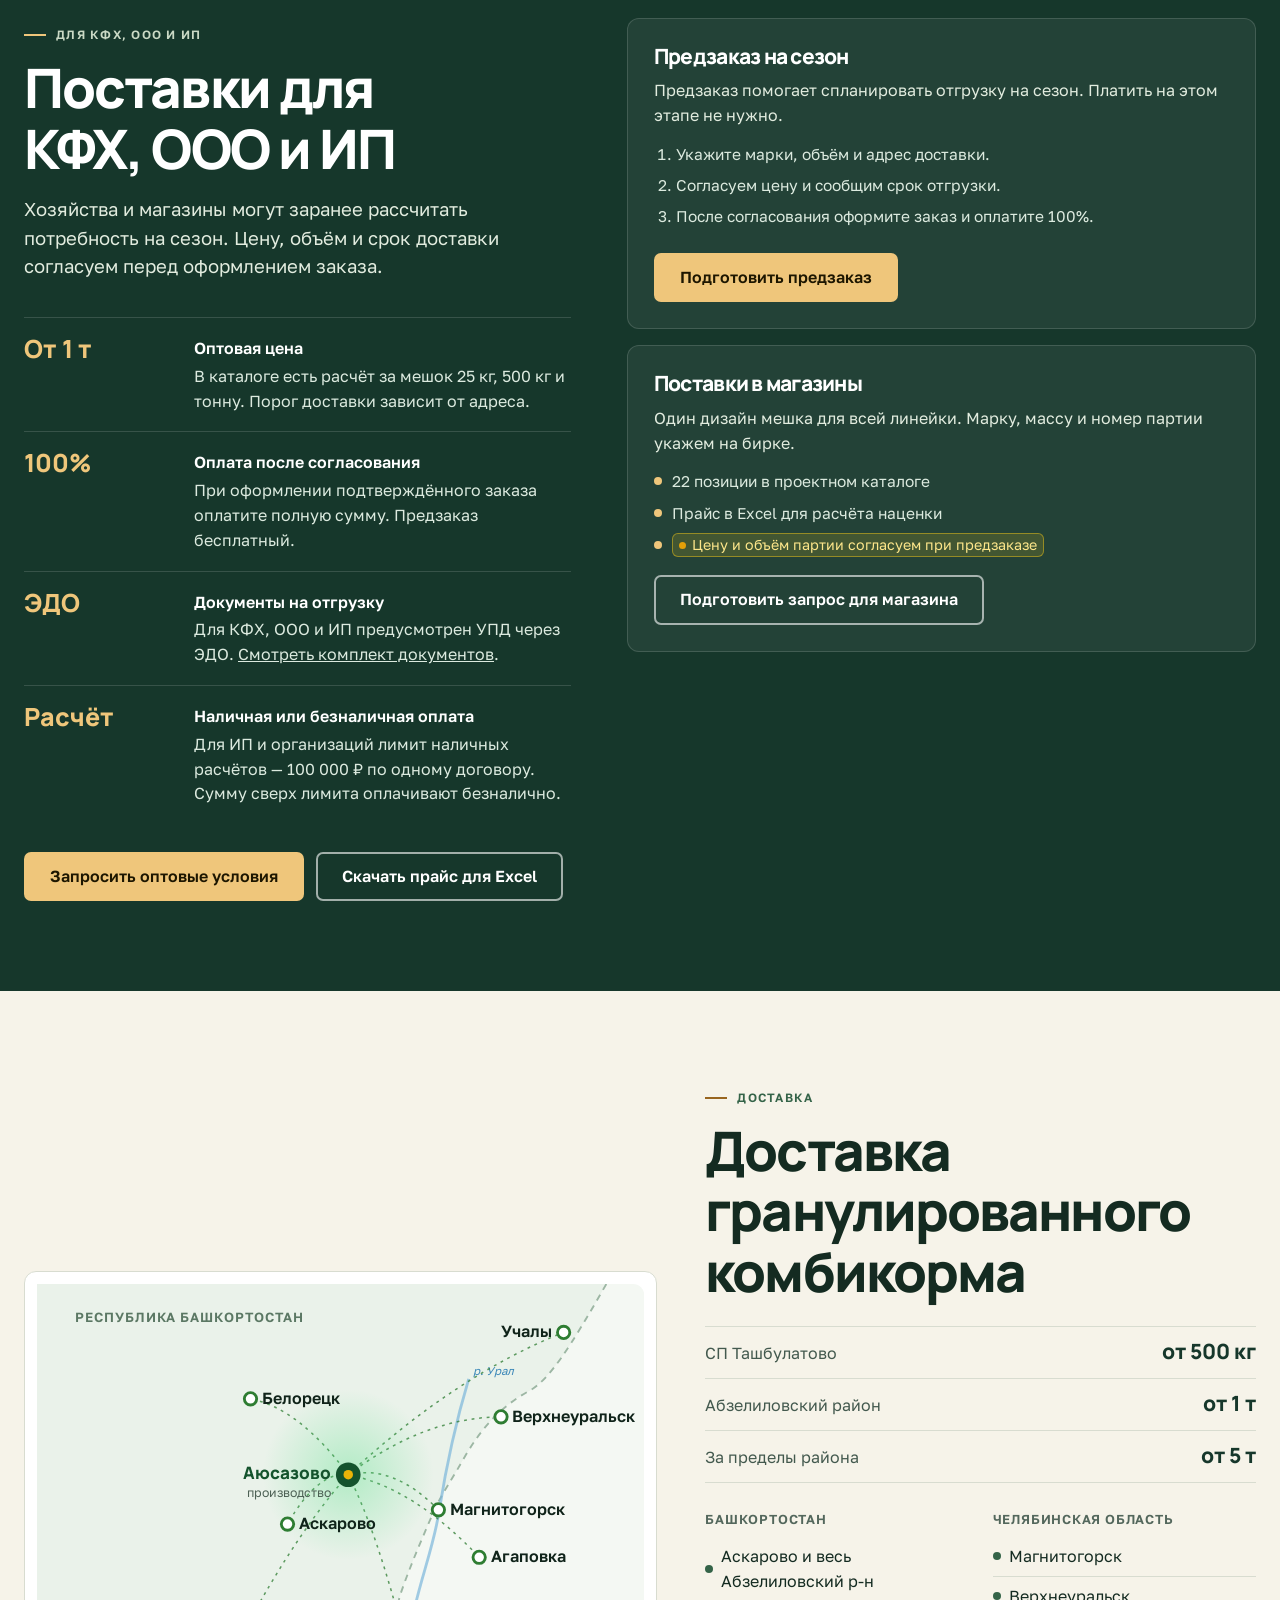
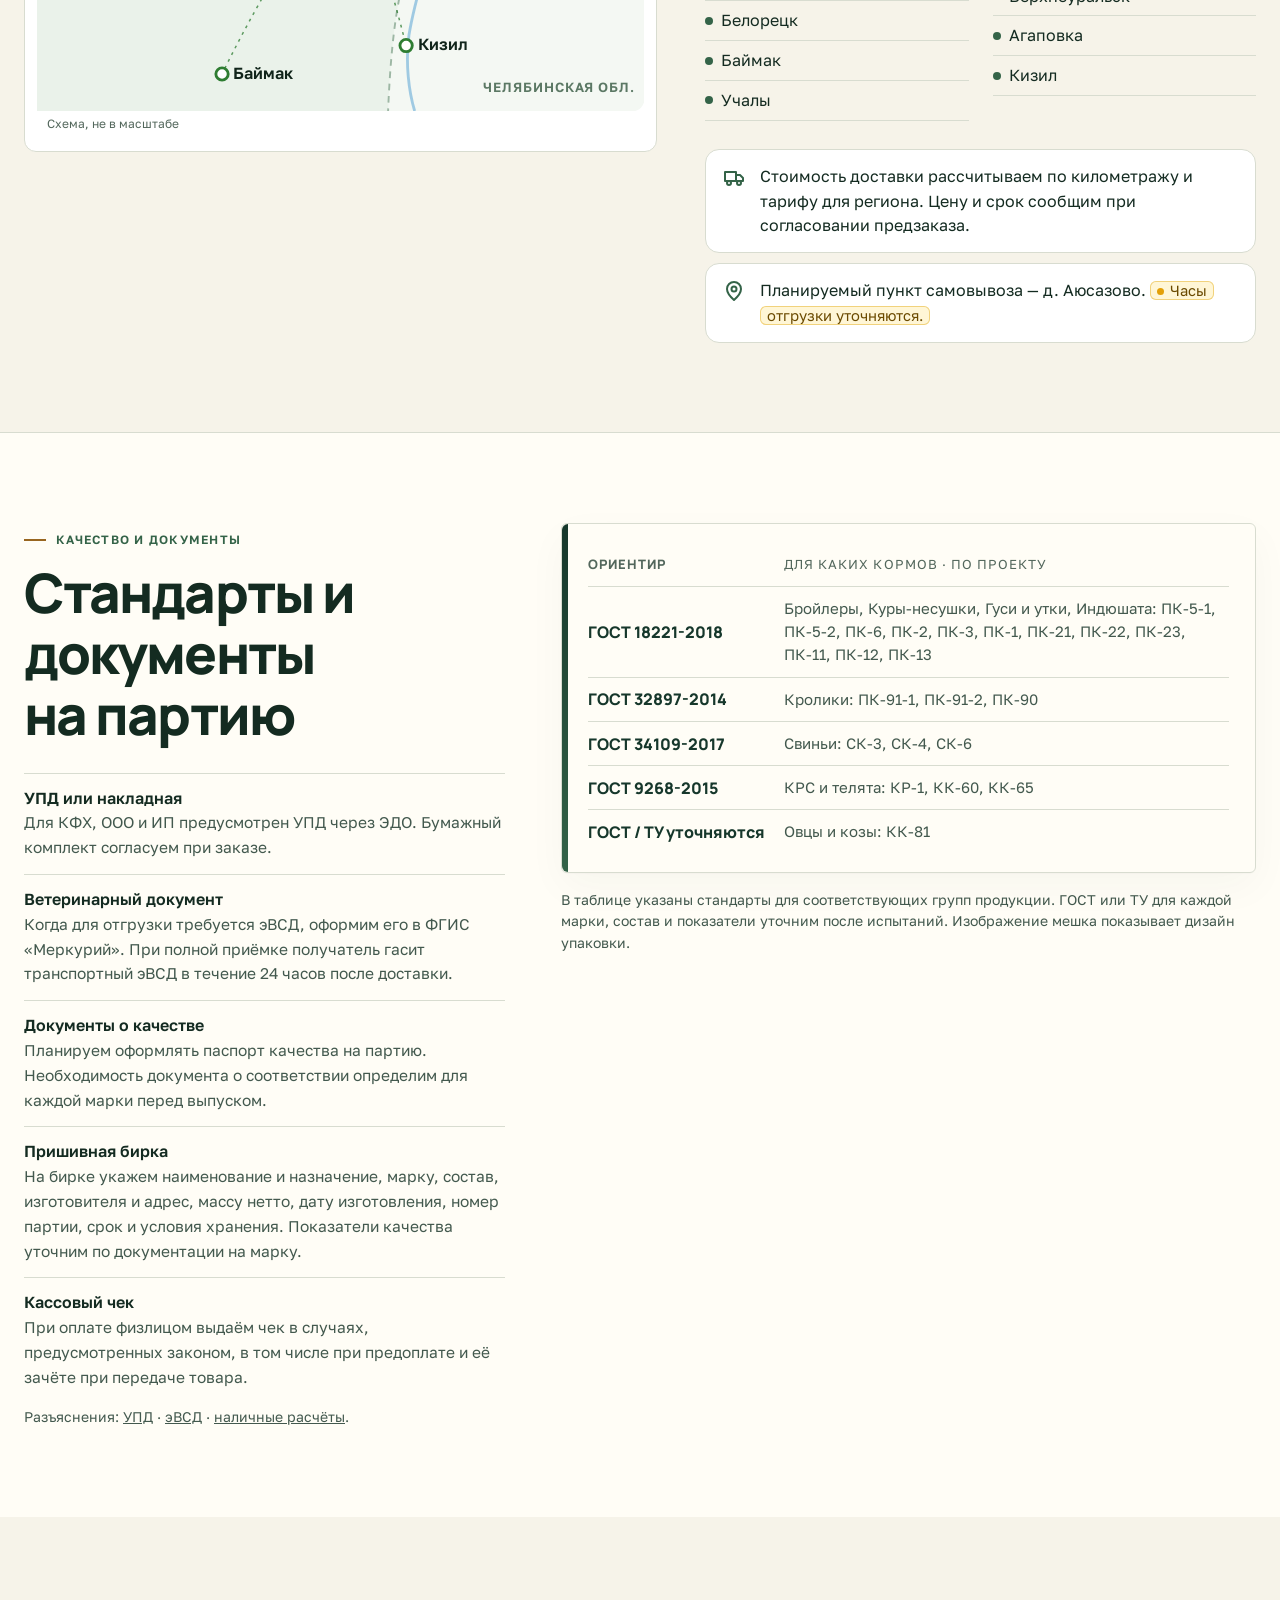
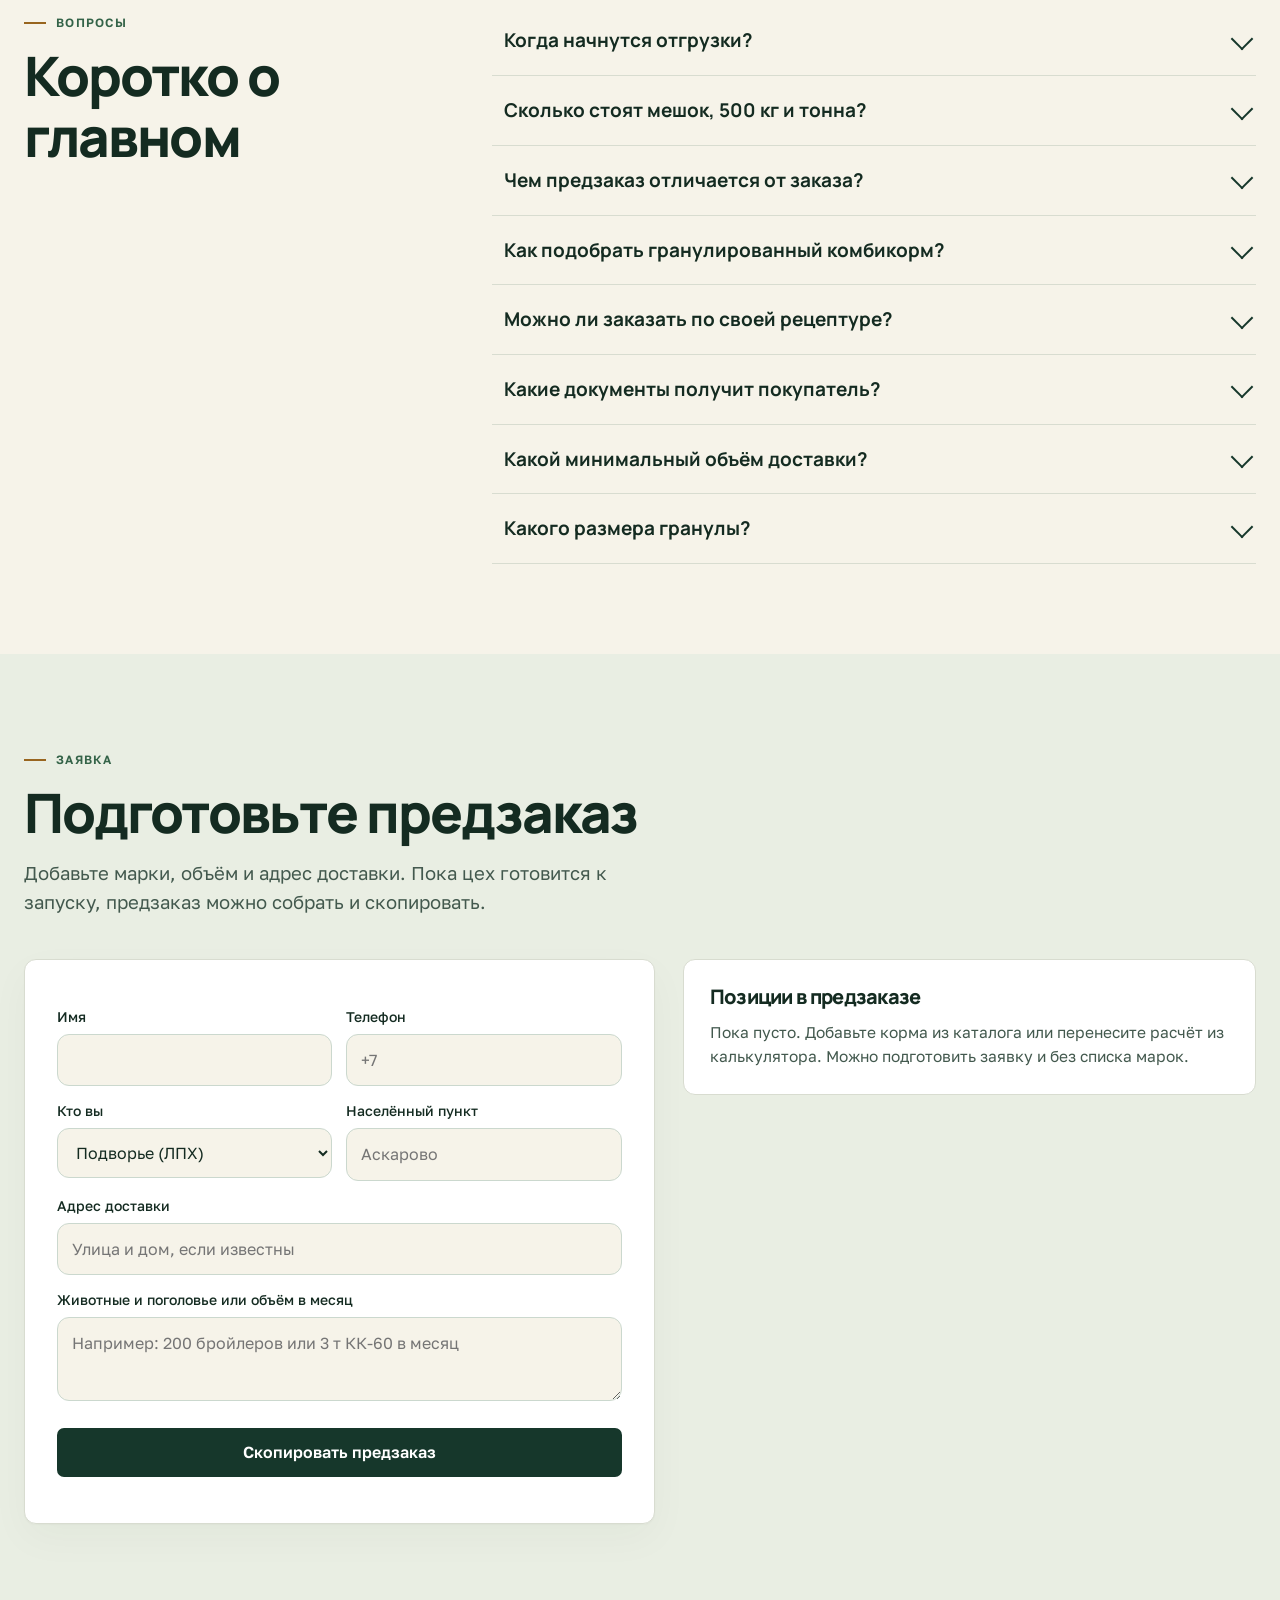
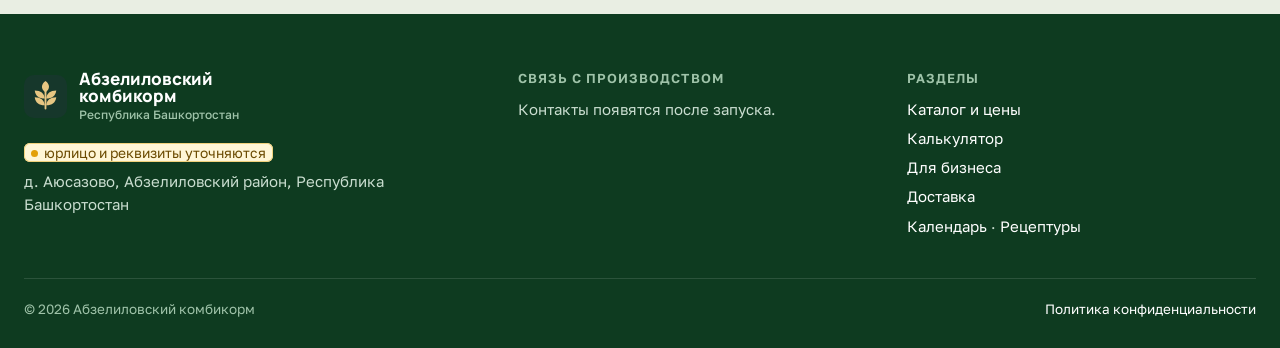
==== commit 825fb8f4: "Shorten district delivery label" ====
--- a/index.html
+++ b/index.html
@@ -814,7 +814,7 @@
       <h2>Доставка гранулированного комбикорма</h2>
       <dl class="delivery-limits">
         <div><dt>СП Ташбулатово</dt><dd>от 500 кг</dd></div>
-        <div><dt>Остальной Абзелиловский район</dt><dd>от 1 т</dd></div>
+        <div><dt>Абзелиловский район</dt><dd>от 1 т</dd></div>
         <div><dt>За пределы района</dt><dd>от 5 т</dd></div>
       </dl>
       <div class="towns">
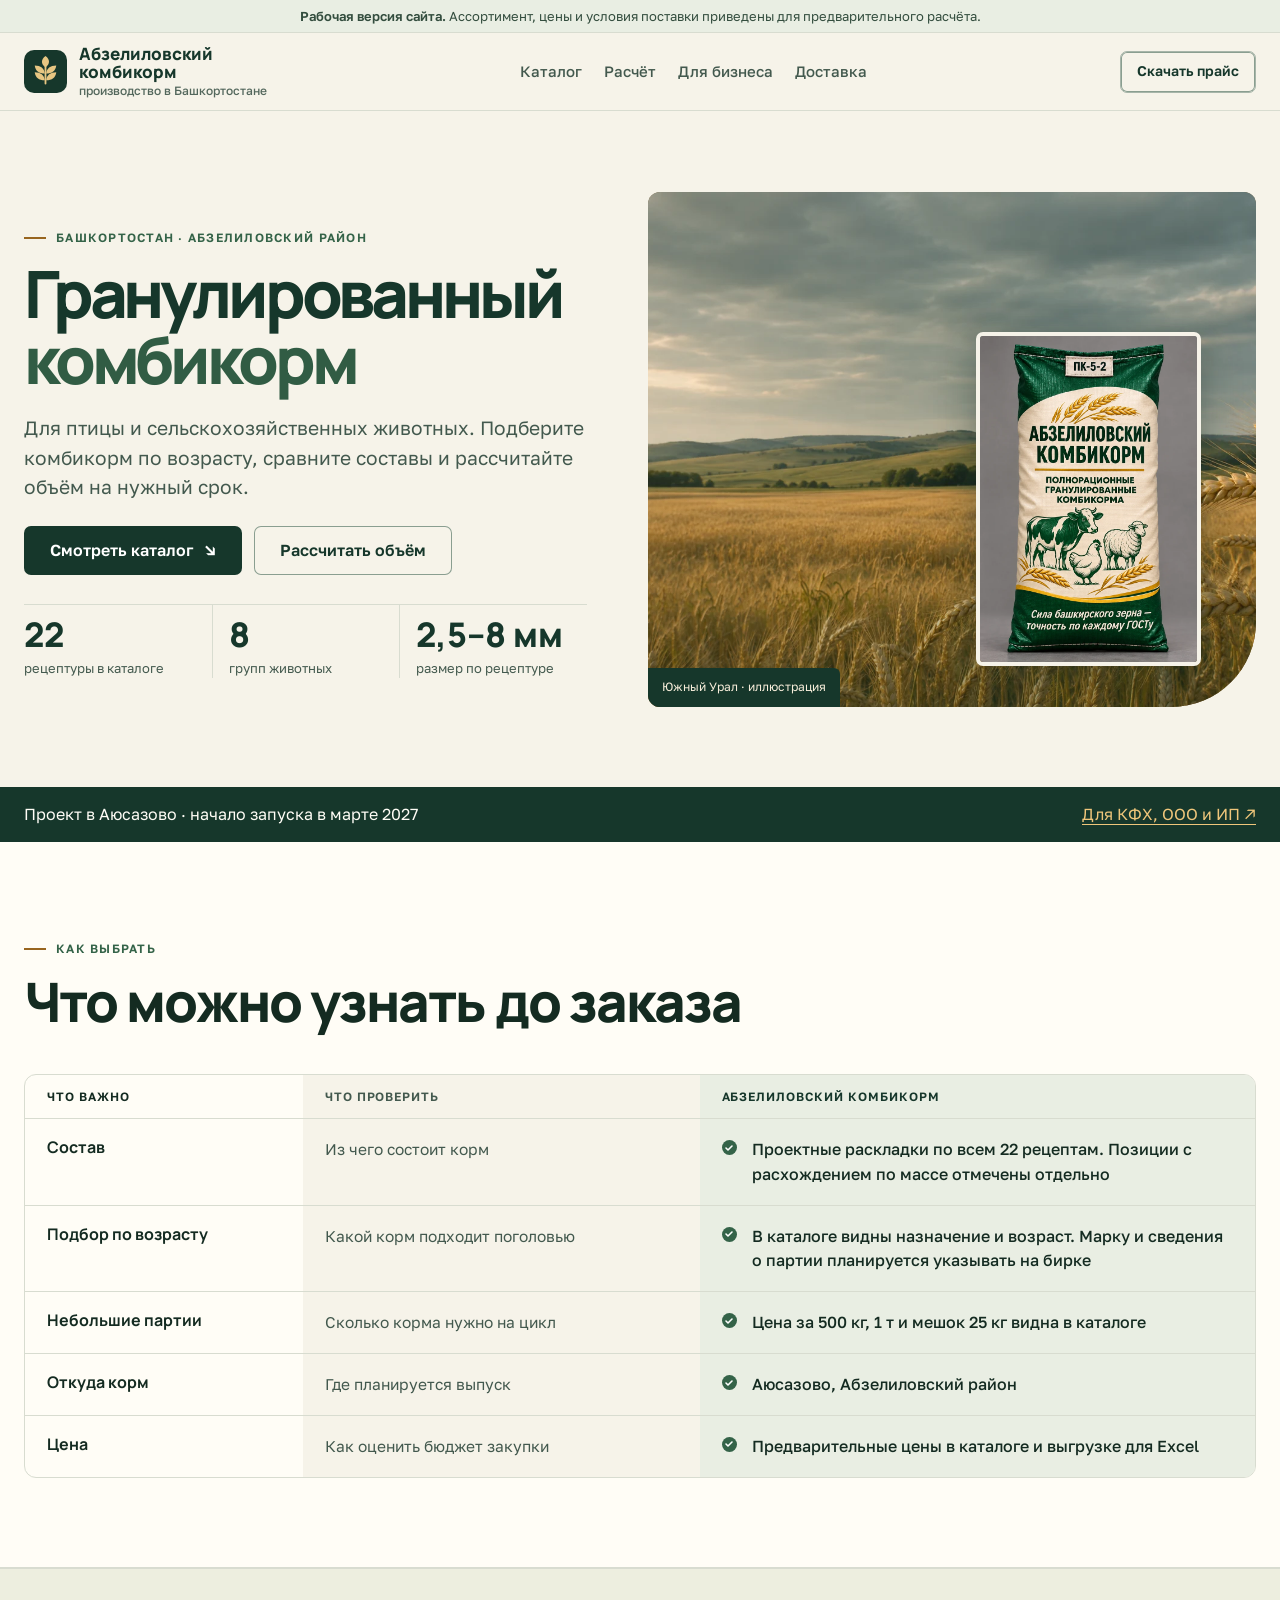
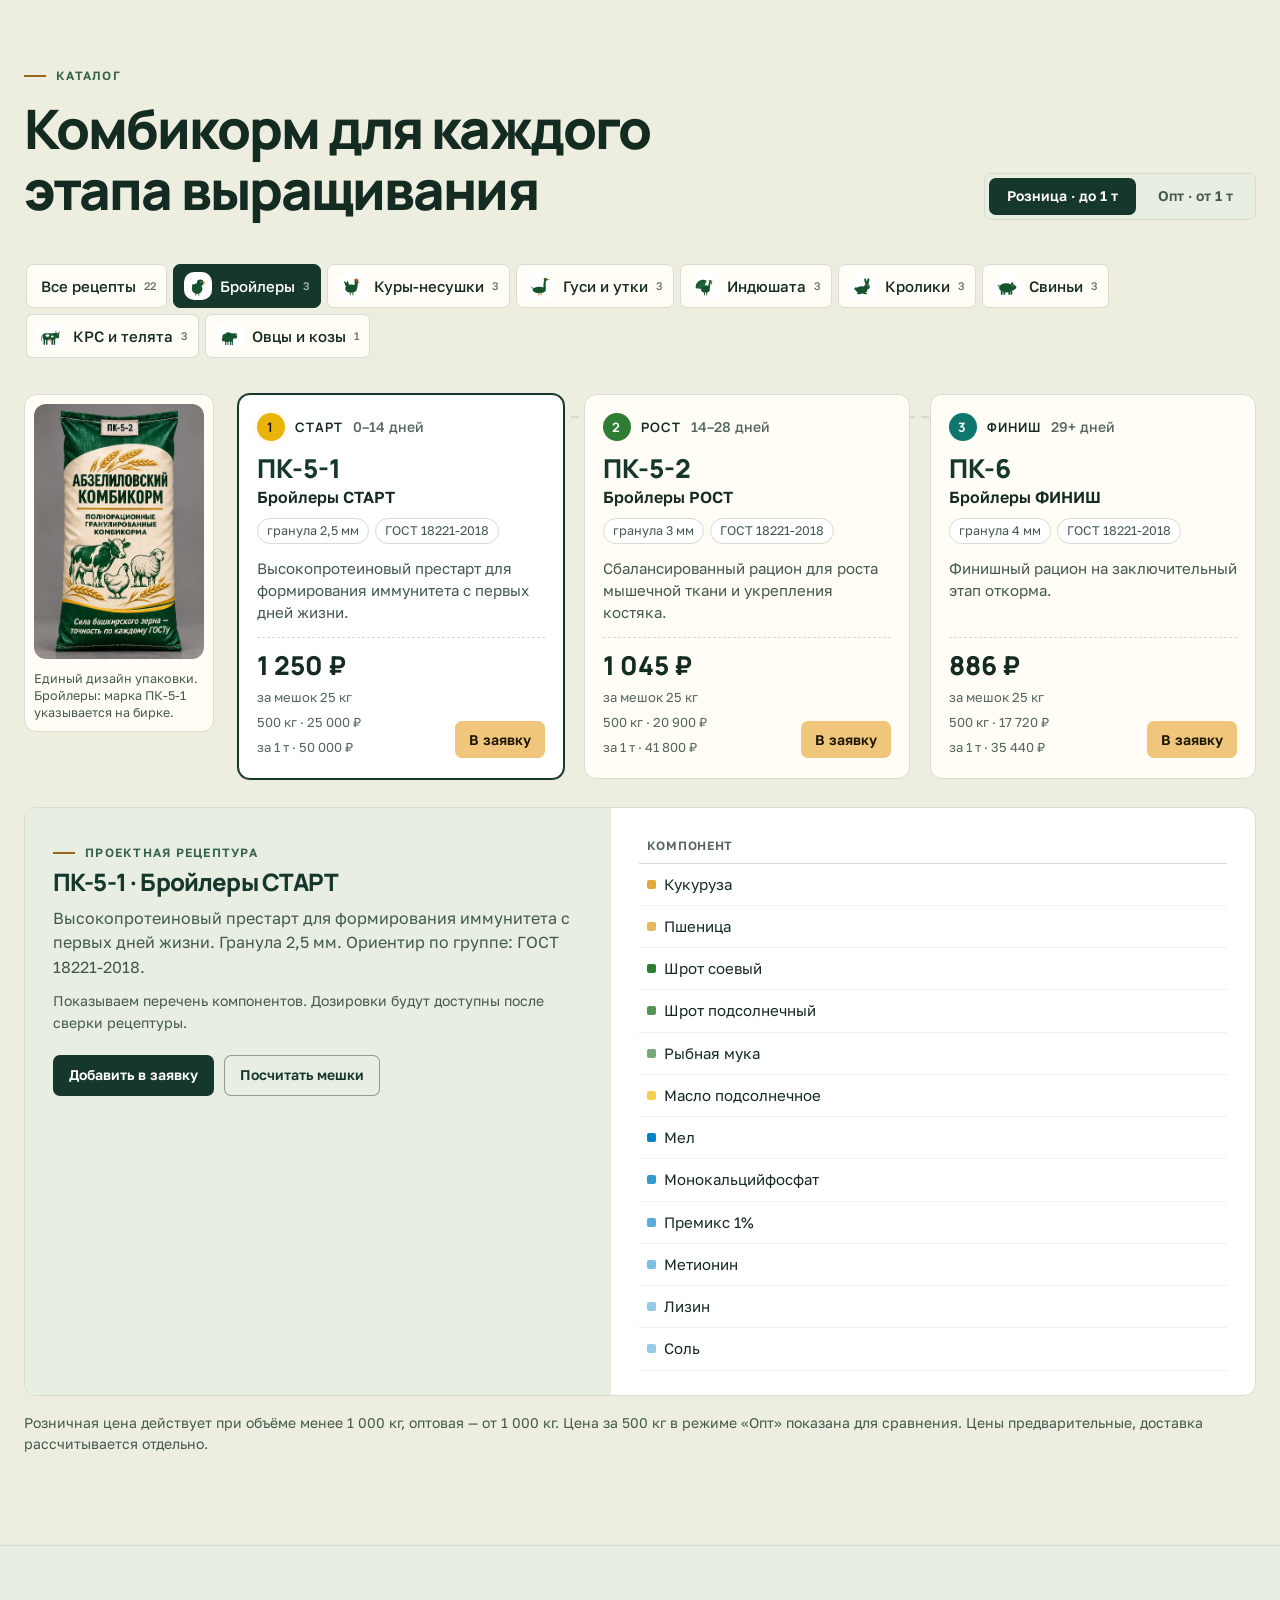
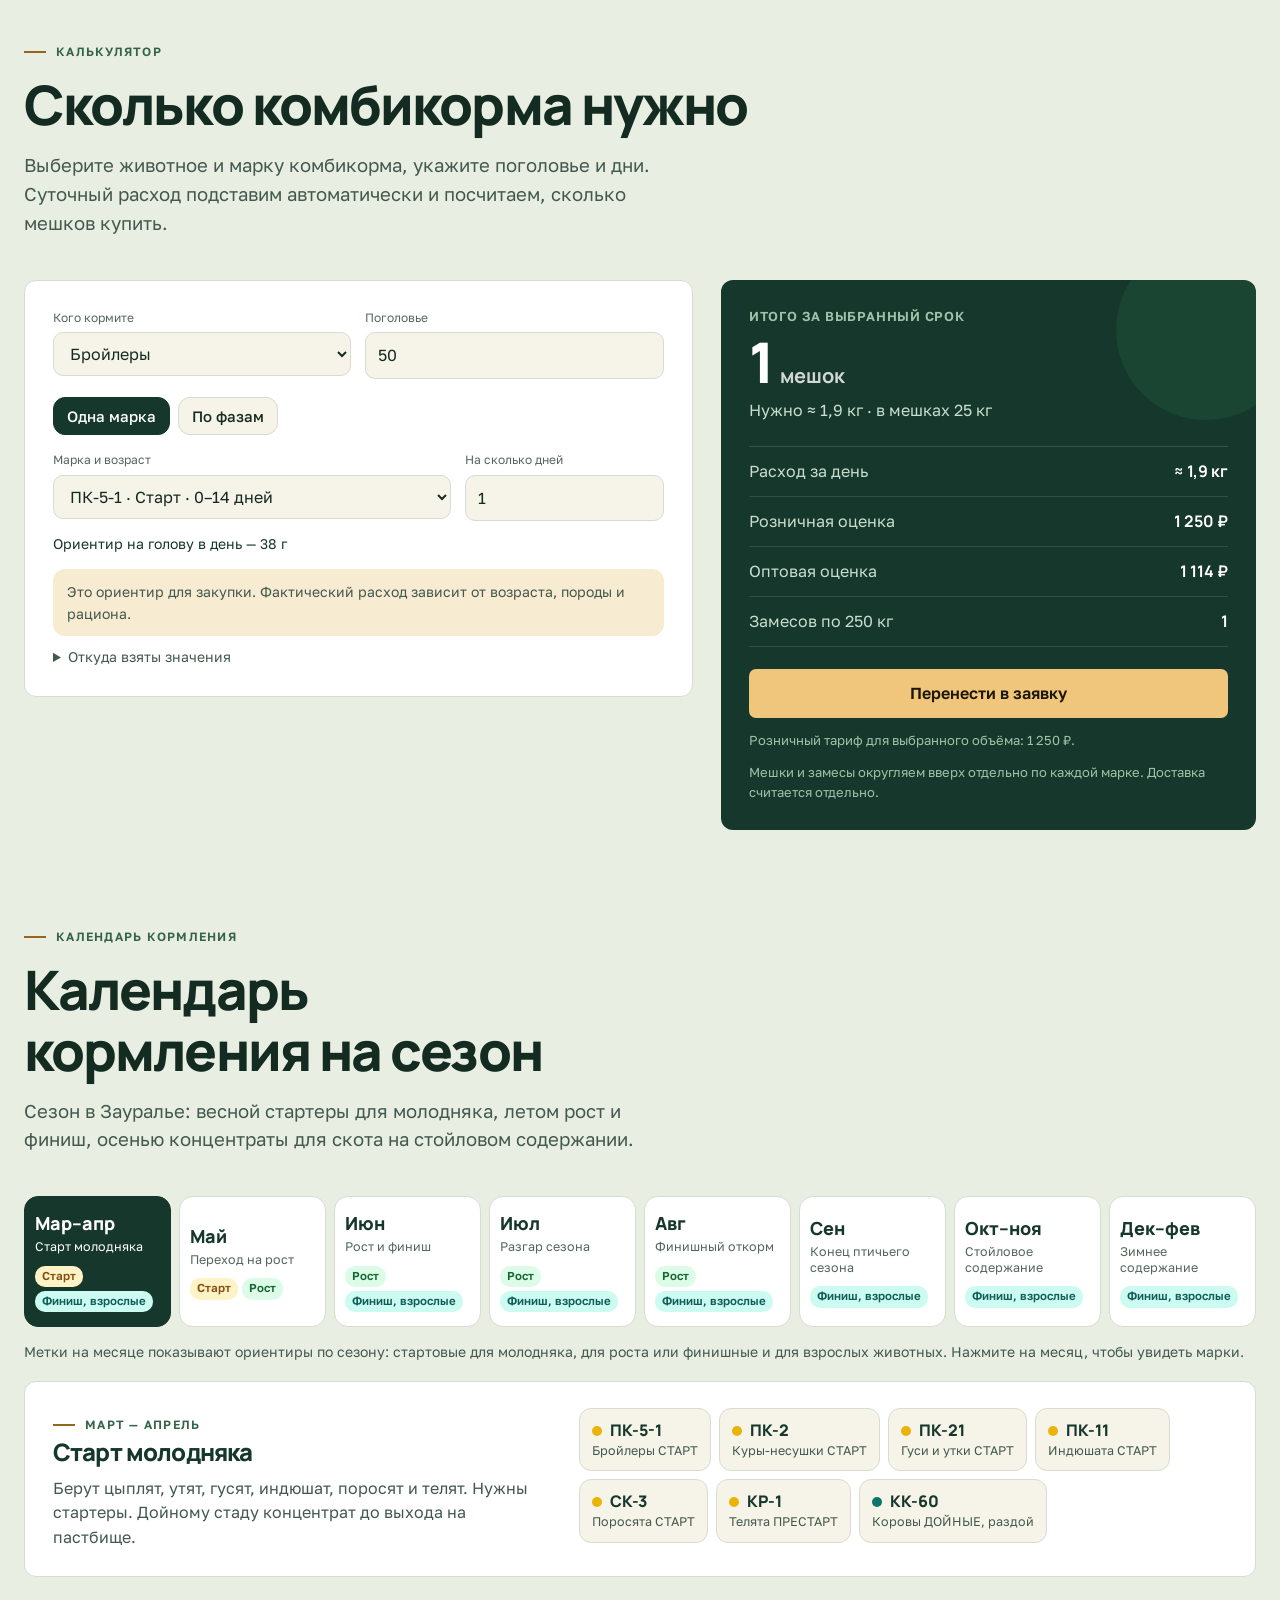
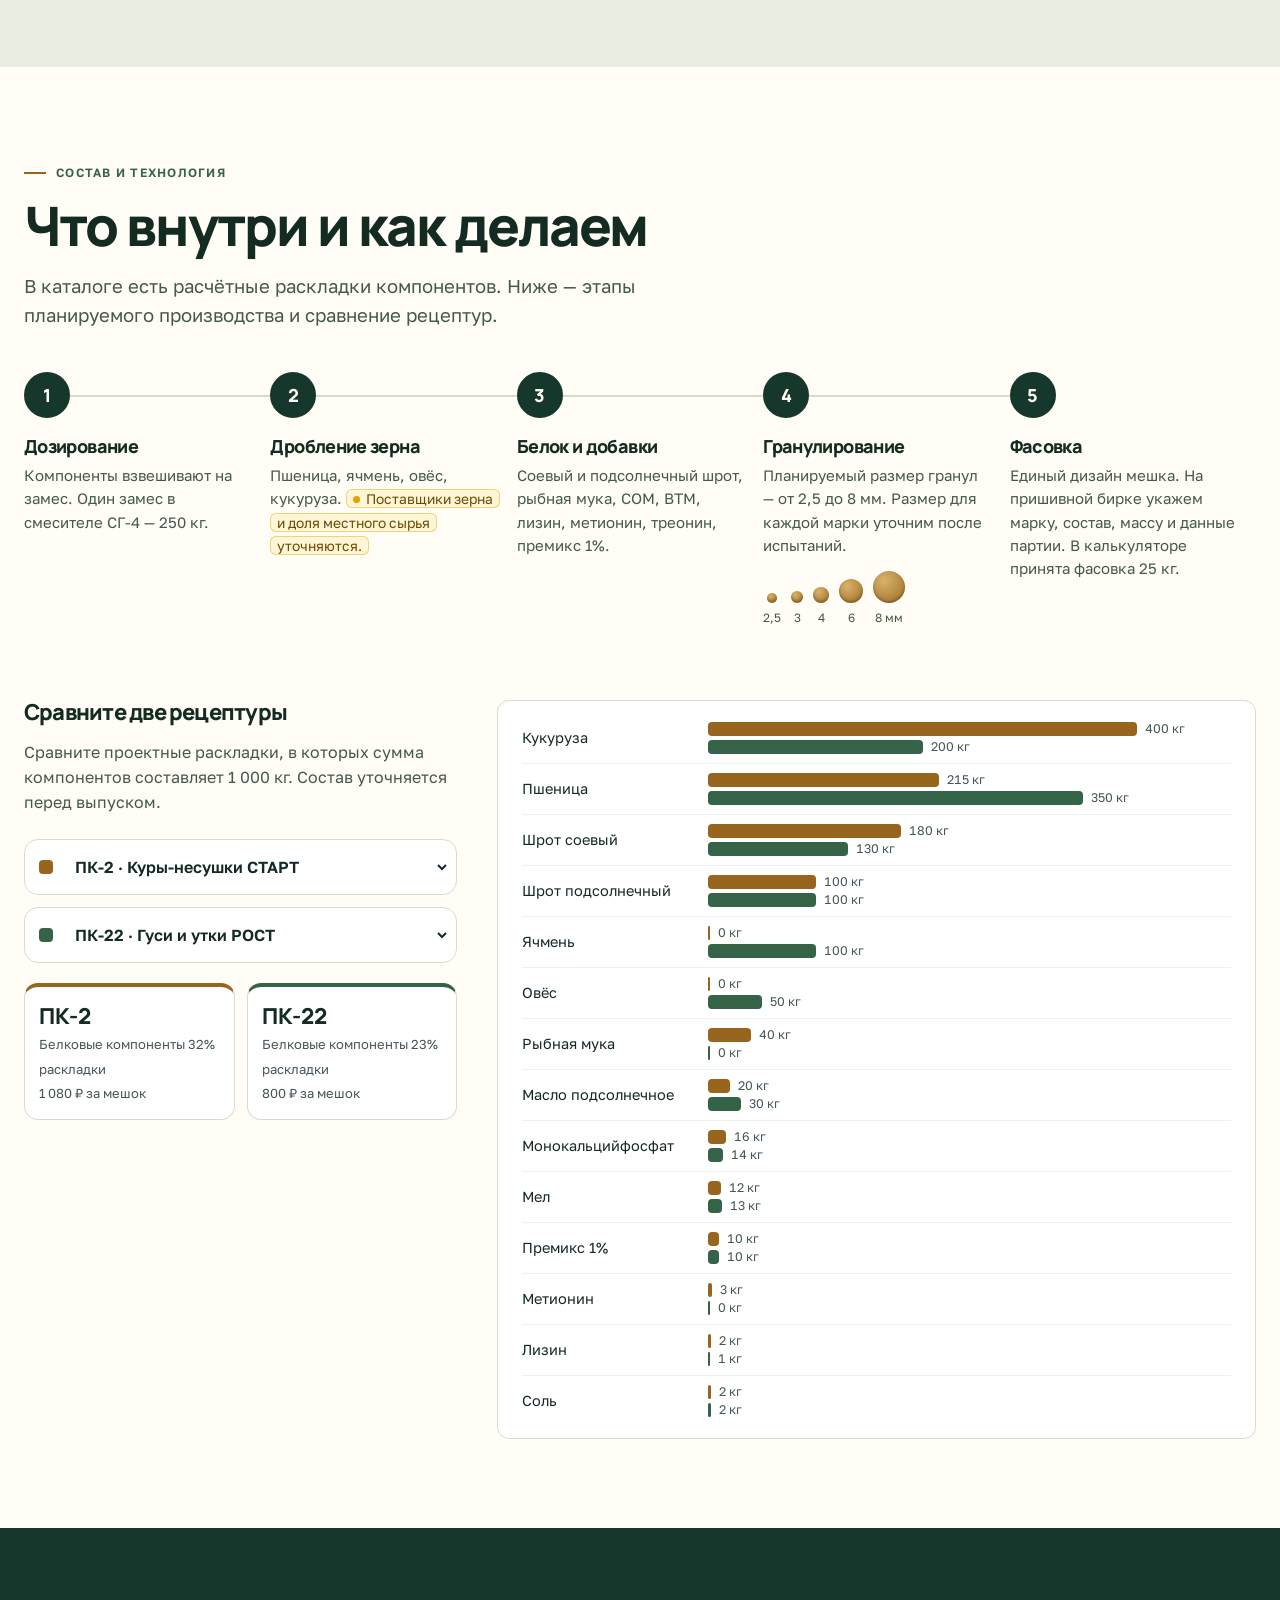
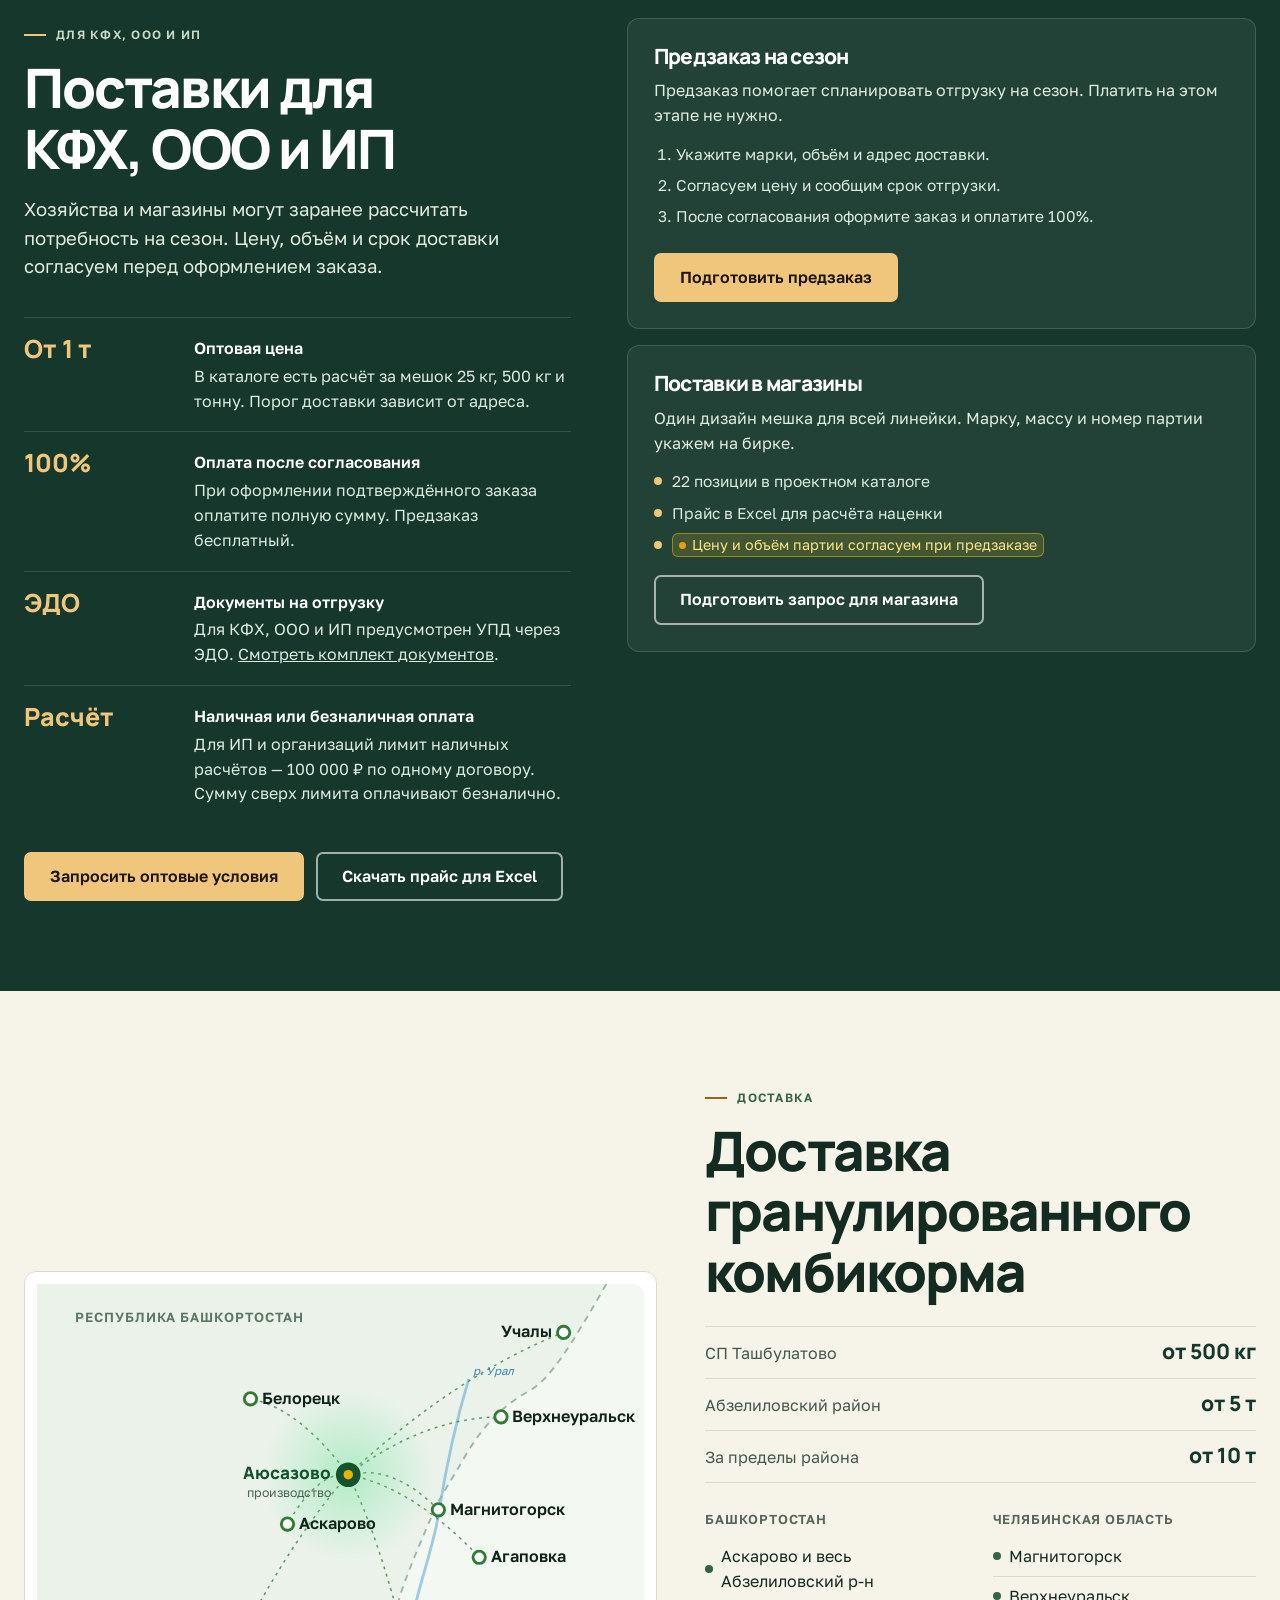
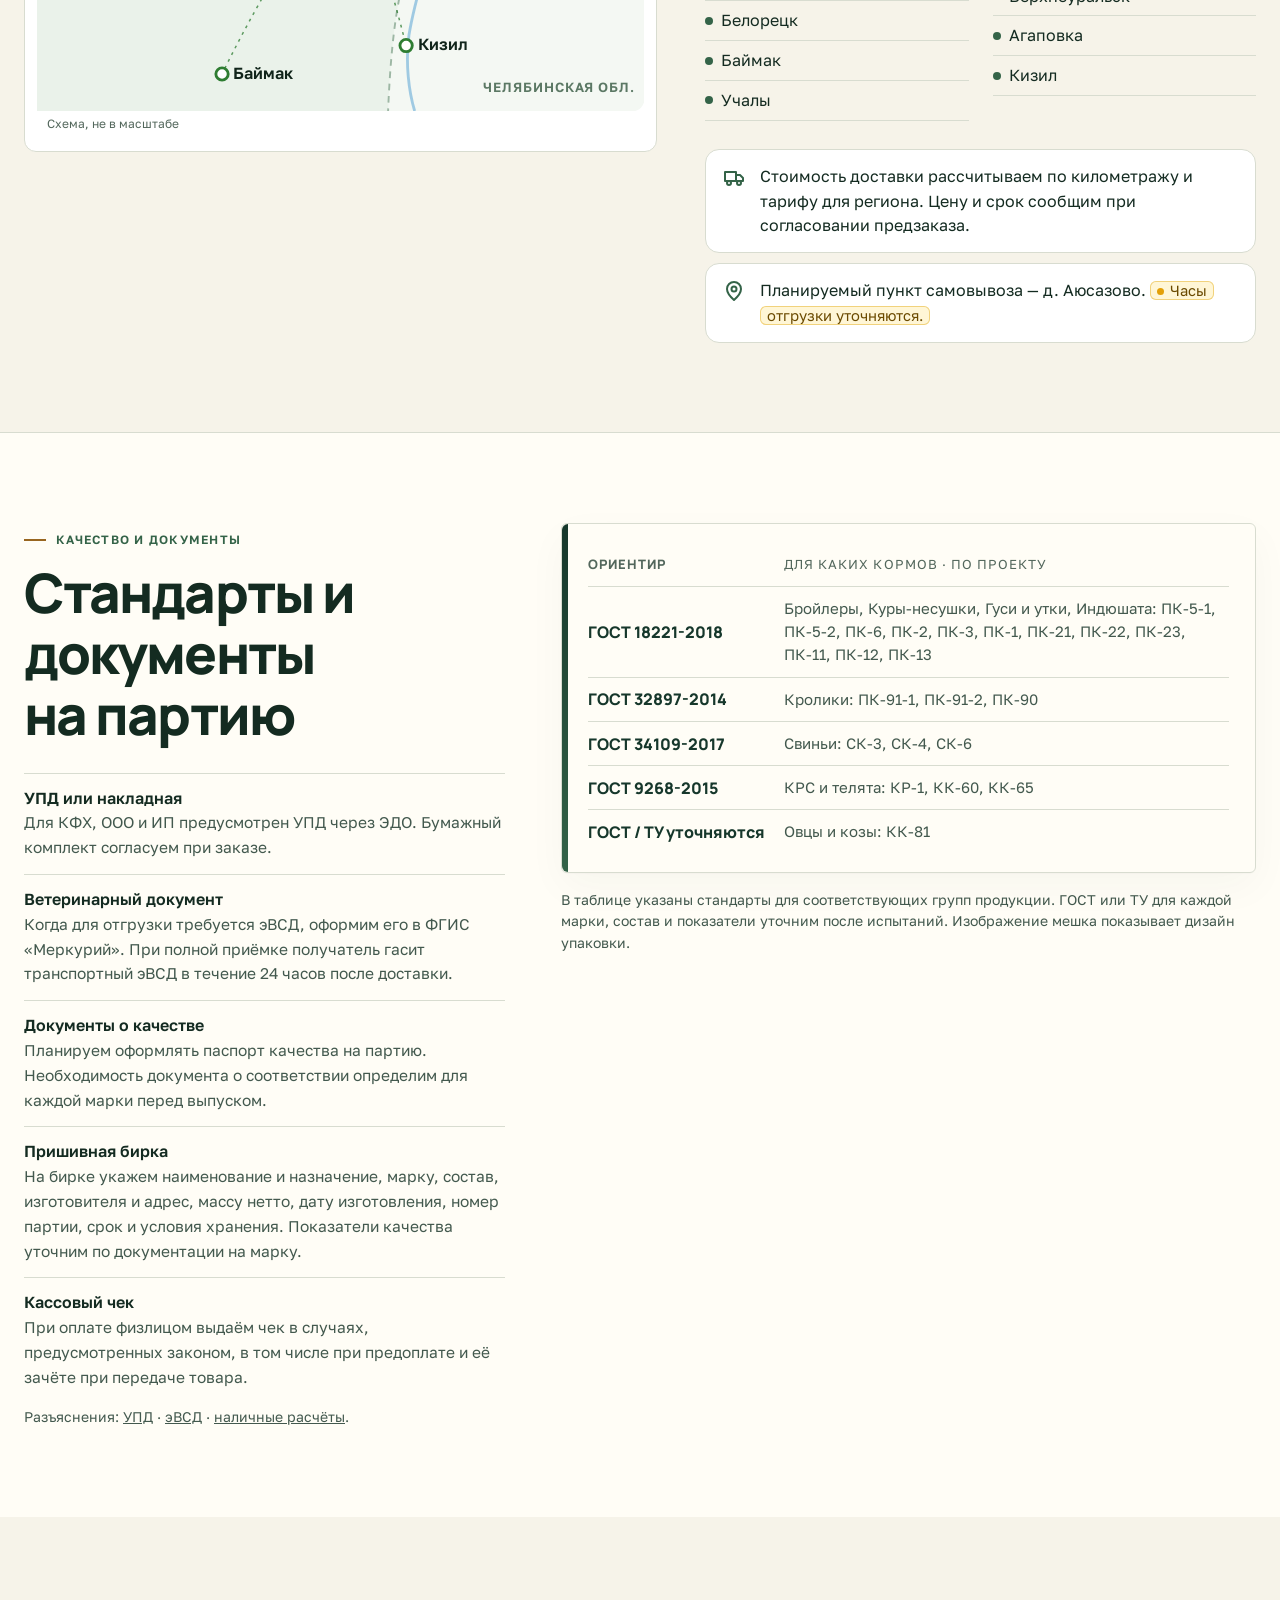
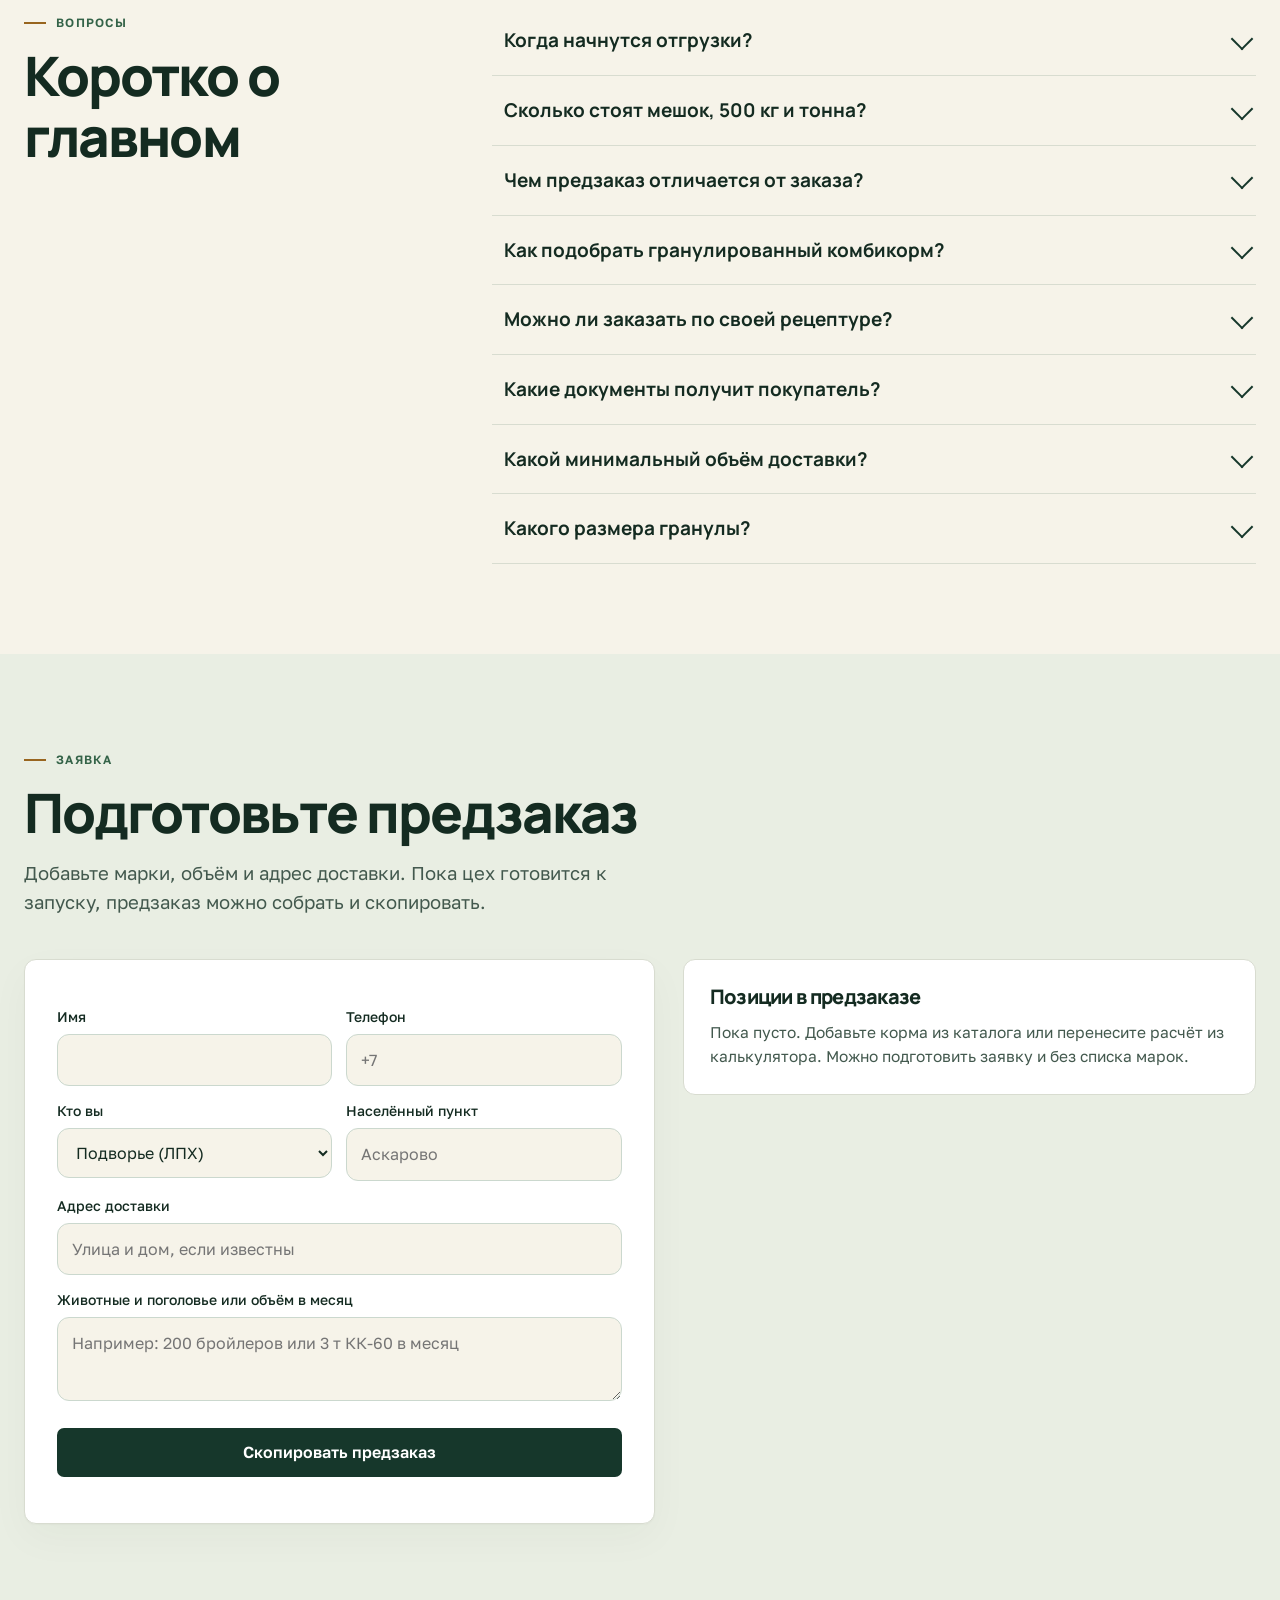
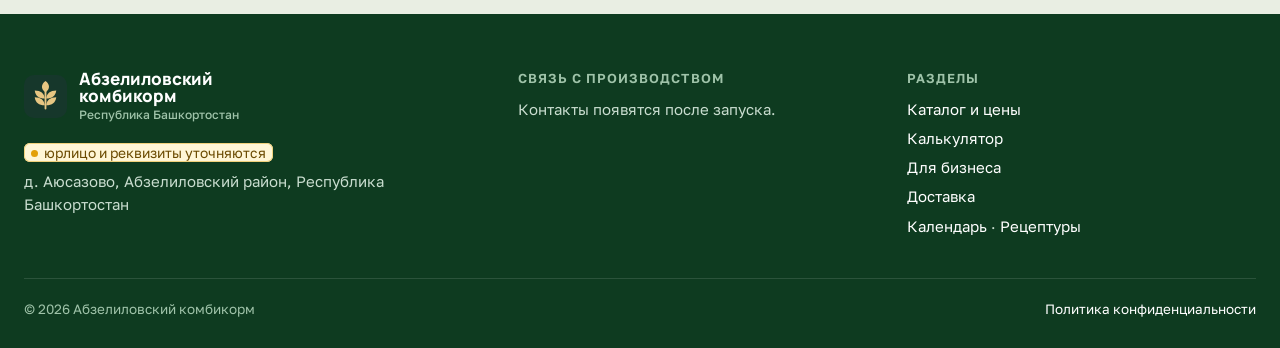
==== commit 397de76e: "Update minimum delivery quantities" ====
--- a/index.html
+++ b/index.html
@@ -814,8 +814,8 @@
       <h2>Доставка гранулированного комбикорма</h2>
       <dl class="delivery-limits">
         <div><dt>СП Ташбулатово</dt><dd>от 500 кг</dd></div>
-        <div><dt>Абзелиловский район</dt><dd>от 1 т</dd></div>
-        <div><dt>За пределы района</dt><dd>от 5 т</dd></div>
+        <div><dt>Абзелиловский район</dt><dd>от 5 т</dd></div>
+        <div><dt>За пределы района</dt><dd>от 10 т</dd></div>
       </dl>
       <div class="towns">
         <div><h4>Башкортостан</h4><ul><li>Аскарово и весь Абзелиловский р-н</li><li>Белорецк</li><li>Баймак</li><li>Учалы</li></ul></div>
@@ -865,7 +865,7 @@
       <details><summary>Как подобрать гранулированный комбикорм?</summary><div class="ans">Выберите вид животных и возраст. Для молодняка в каталоге есть стартовые позиции, для подросших — ростовые и финишные.</div></details>
       <details><summary>Можно ли заказать по своей рецептуре?</summary><div class="ans">Заказ по индивидуальной рецептуре не предусмотрен. К выпуску готовим позиции из каталога и запланировали лабораторные испытания.</div></details>
       <details><summary>Какие документы получит покупатель?</summary><div class="ans">Для бизнеса предусмотрен УПД, паспорт качества партии, а в предусмотренных случаях — документ о соответствии и эВСД. <a href="#docs">Подробнее о документах</a>.</div></details>
-      <details><summary>Какой минимальный объём доставки?</summary><div class="ans">По СП Ташбулатово — от 500 кг, по остальной территории Абзелиловского района — от 1 т, за пределы района — от 5 т. Стоимость зависит от километража и региона.</div></details>
+      <details><summary>Какой минимальный объём доставки?</summary><div class="ans">По СП Ташбулатово — от 500 кг, по Абзелиловскому району — от 5 т, за пределы района — от 10 т. Стоимость зависит от километража и региона.</div></details>
       <details><summary>Какого размера гранулы?</summary><div class="ans">От 2,5 до 8 мм. Например, ПК-2 для цыплят яичных кроссов — 2,5 мм. Точный размер указан в карточке марки.</div></details>
     </div>
   </div>
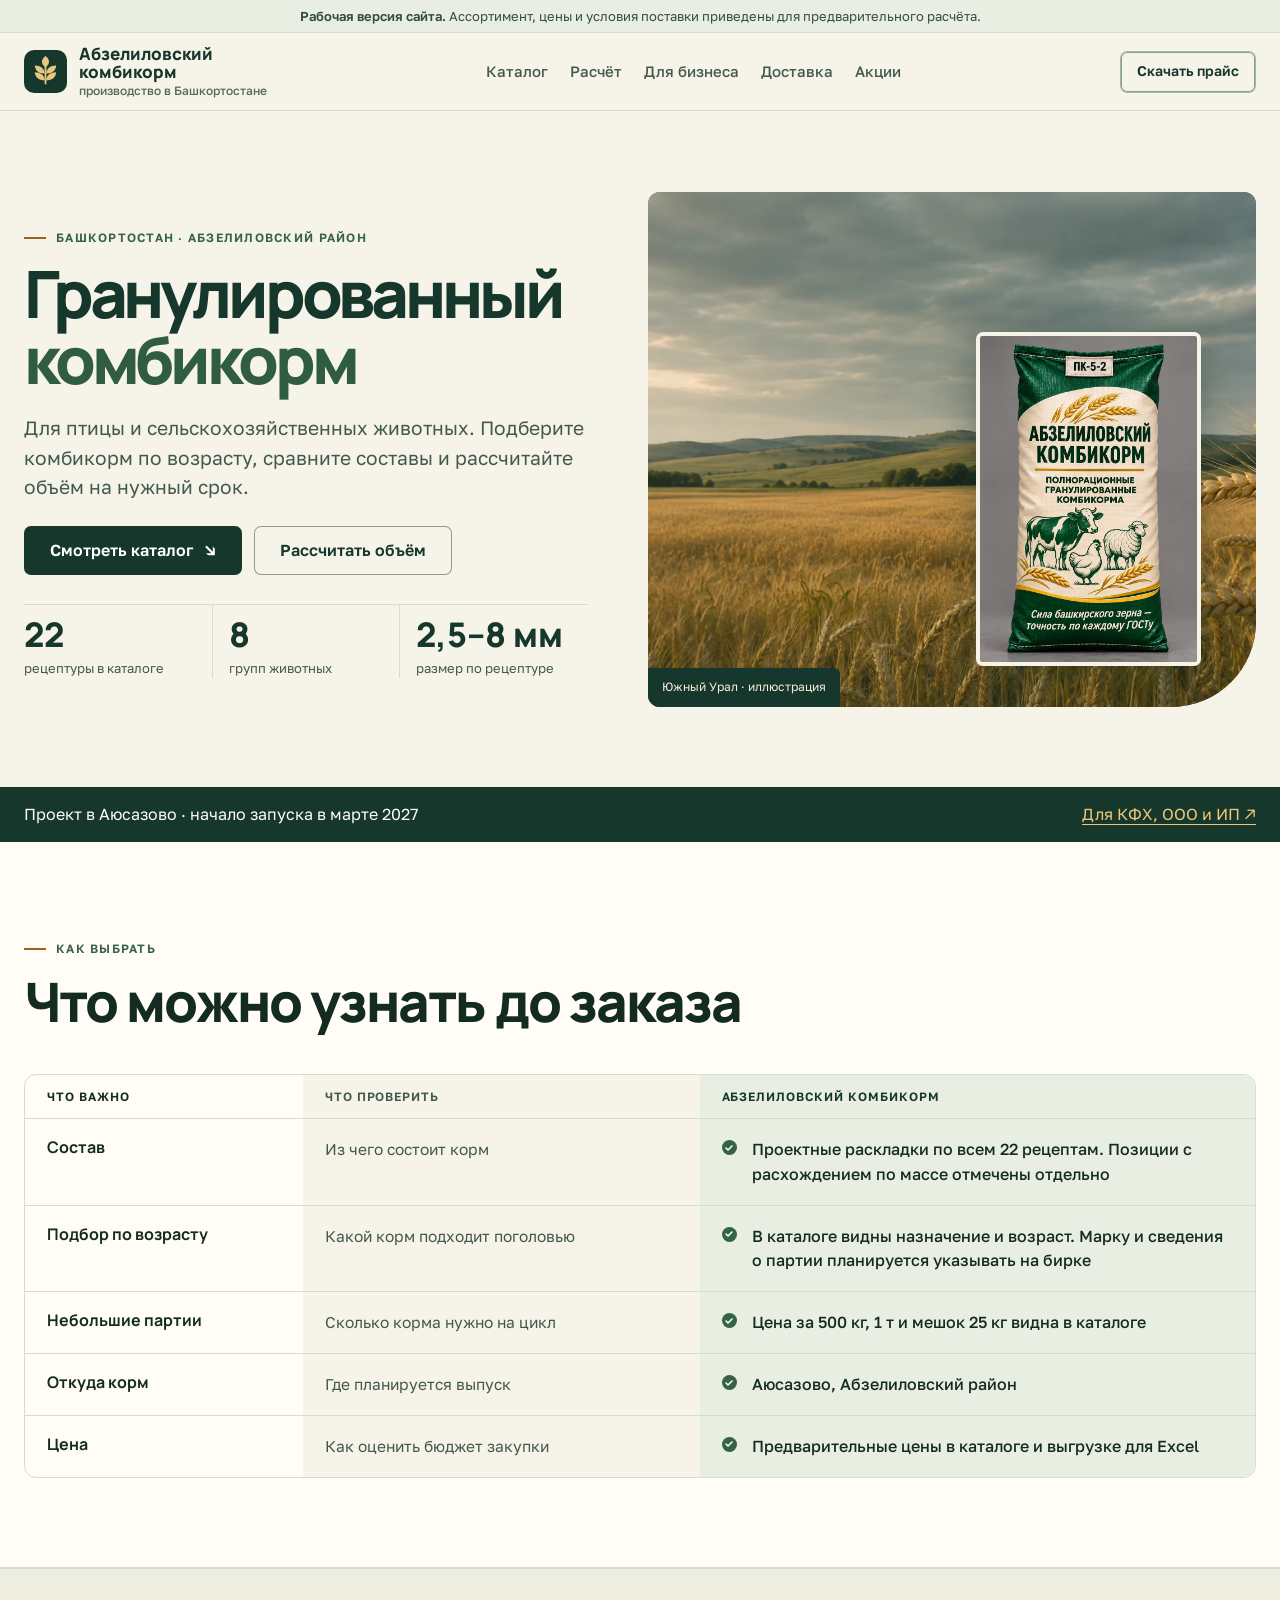
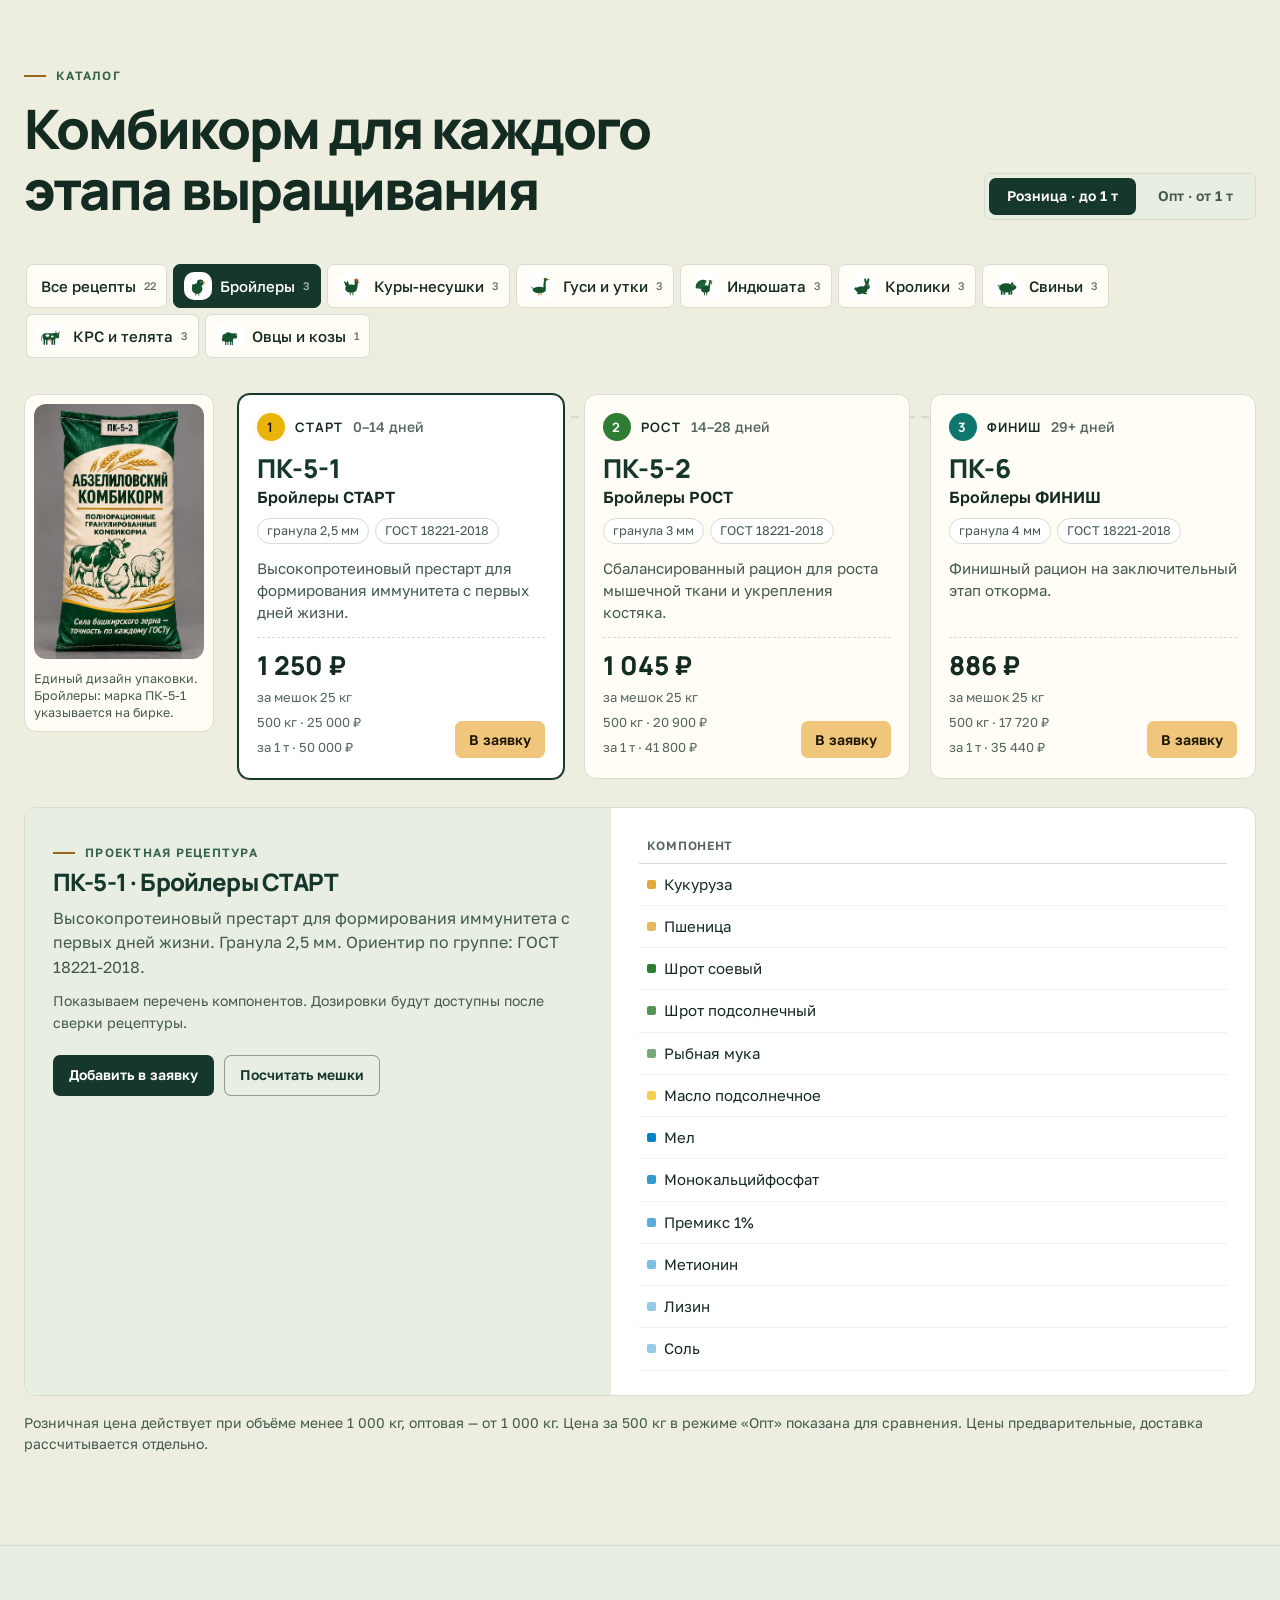
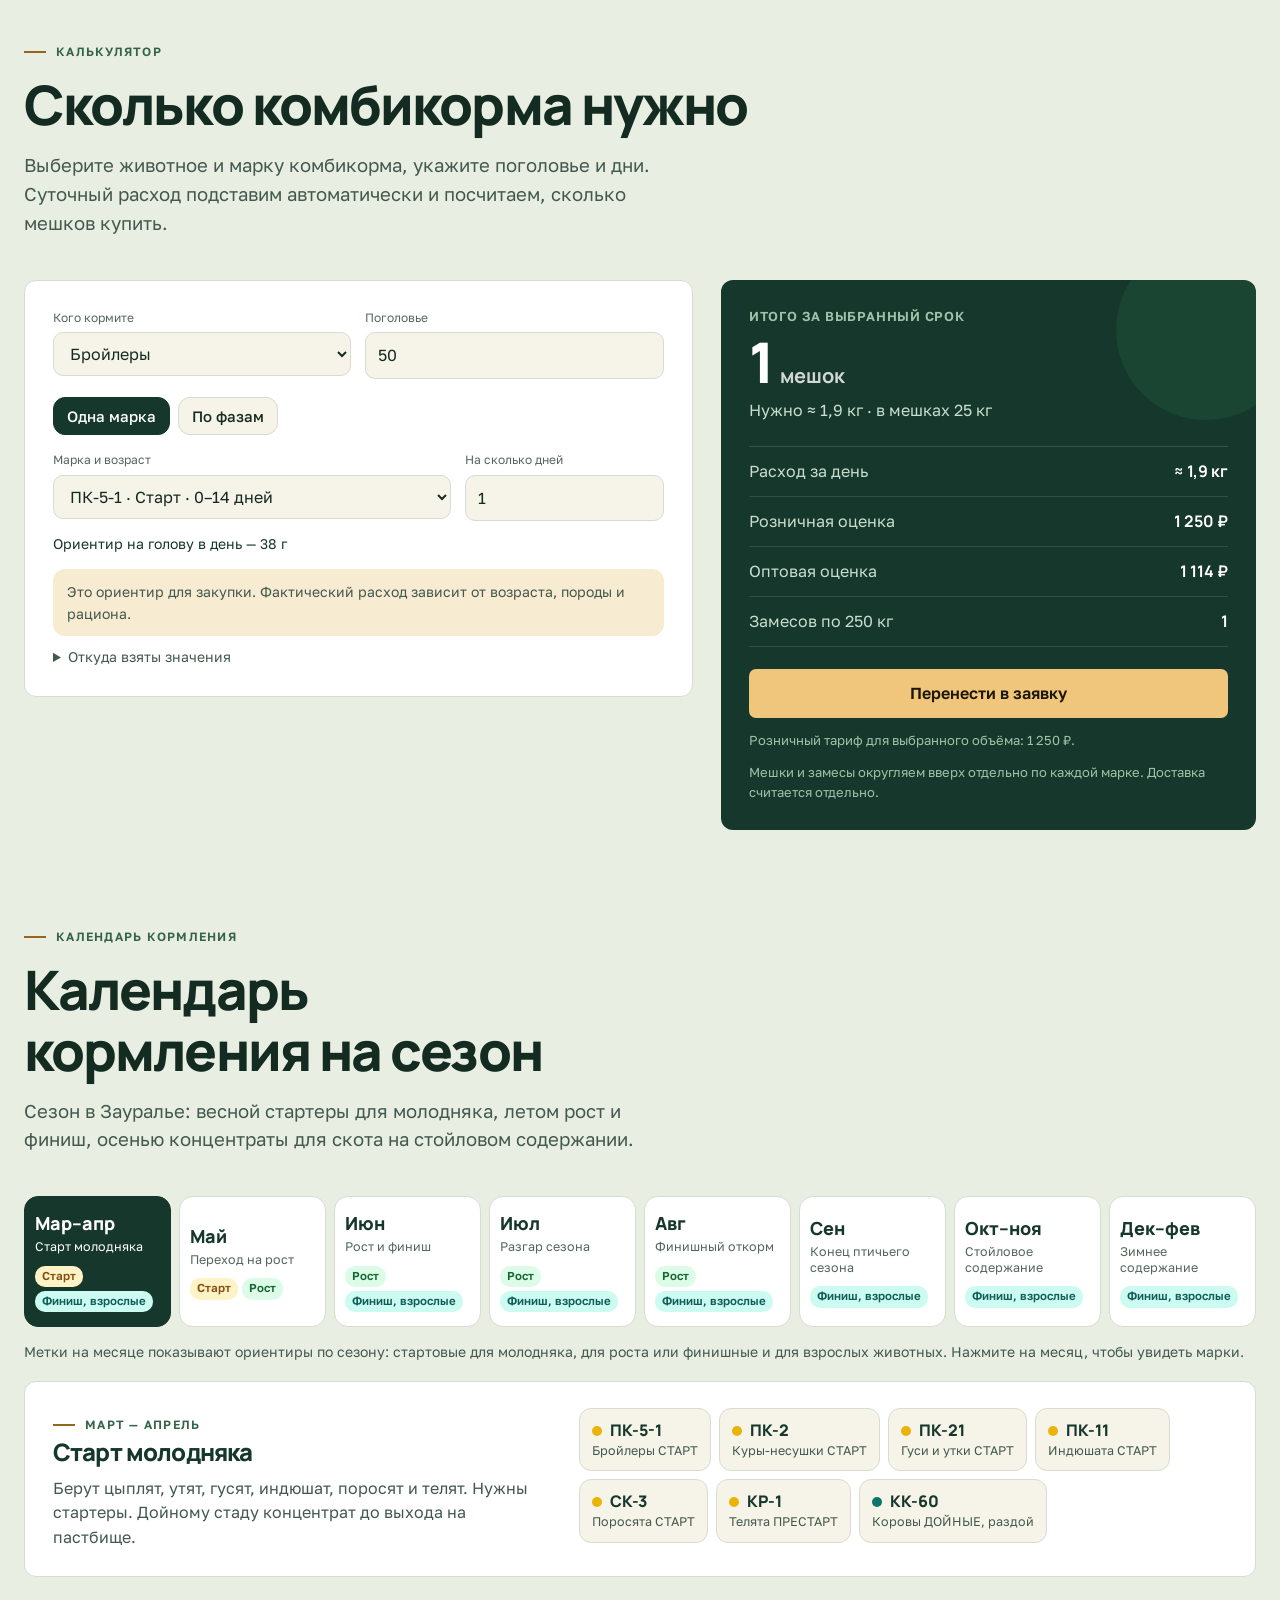
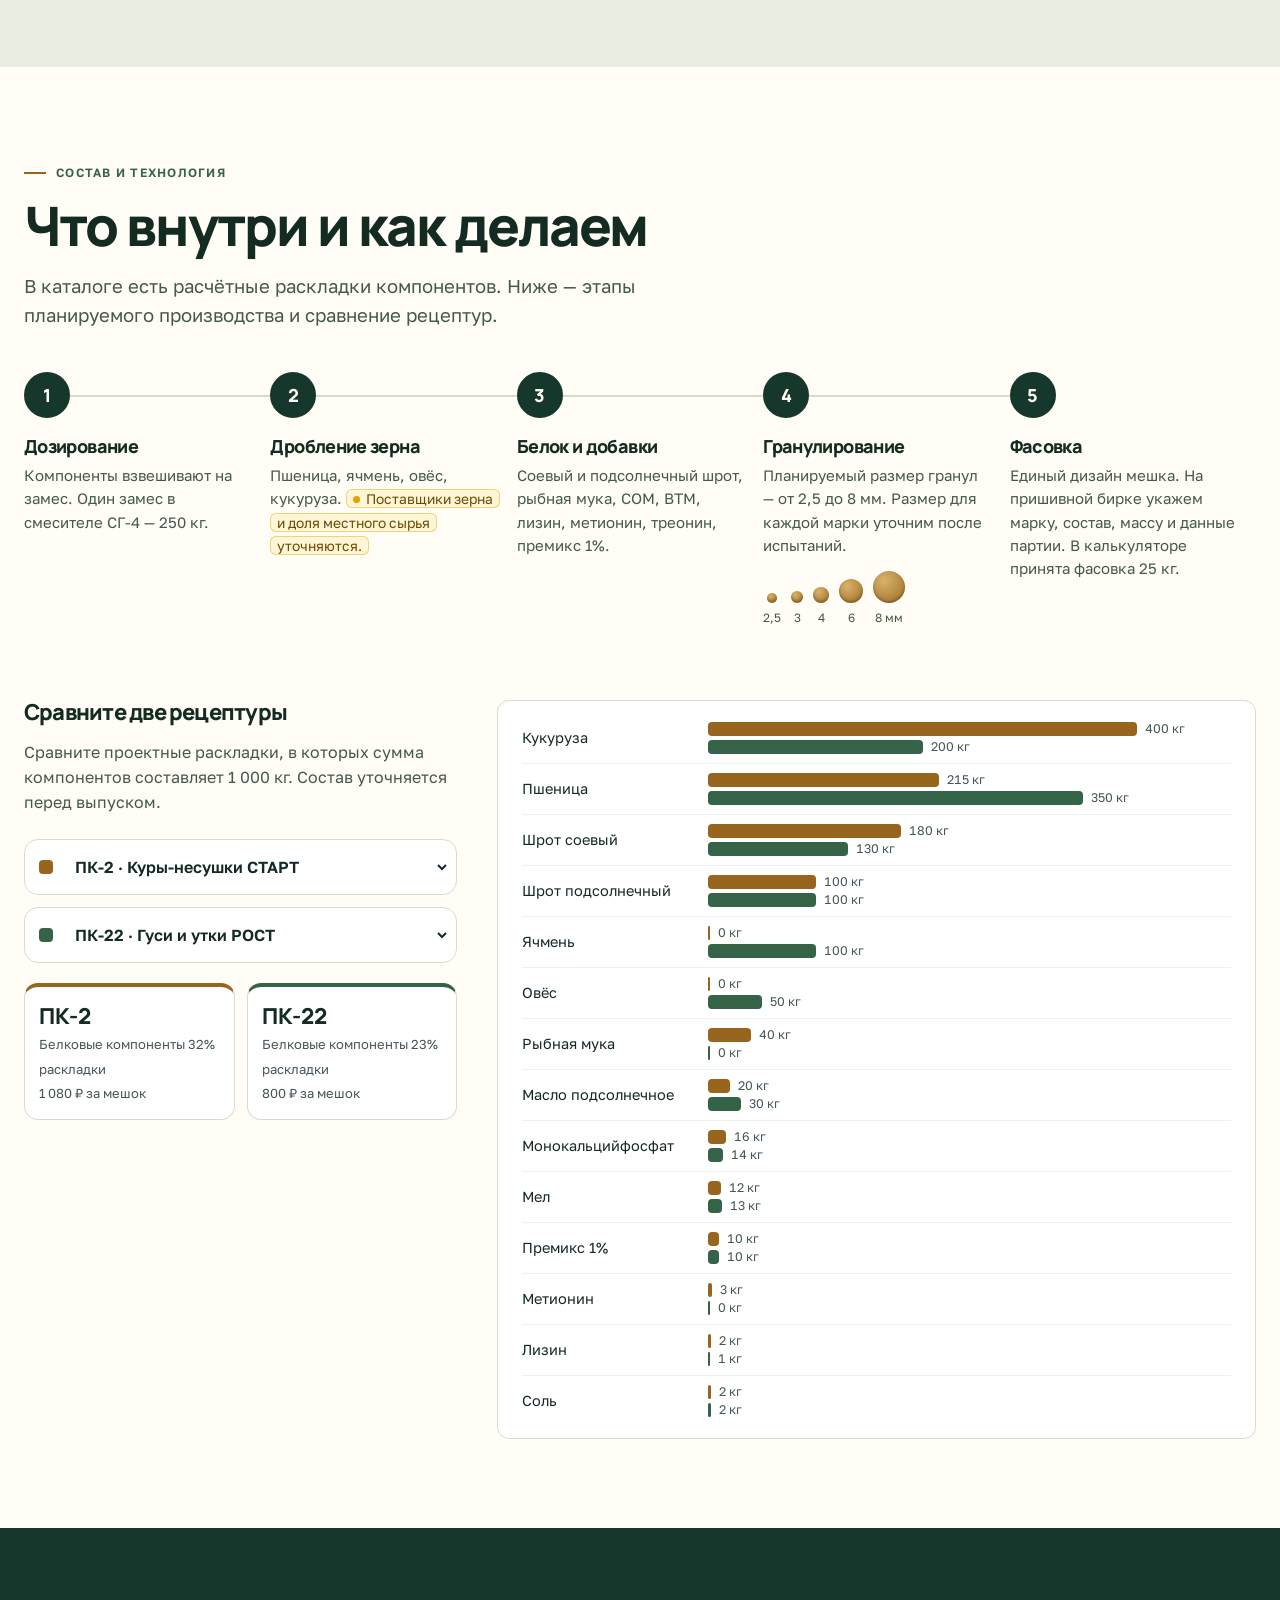
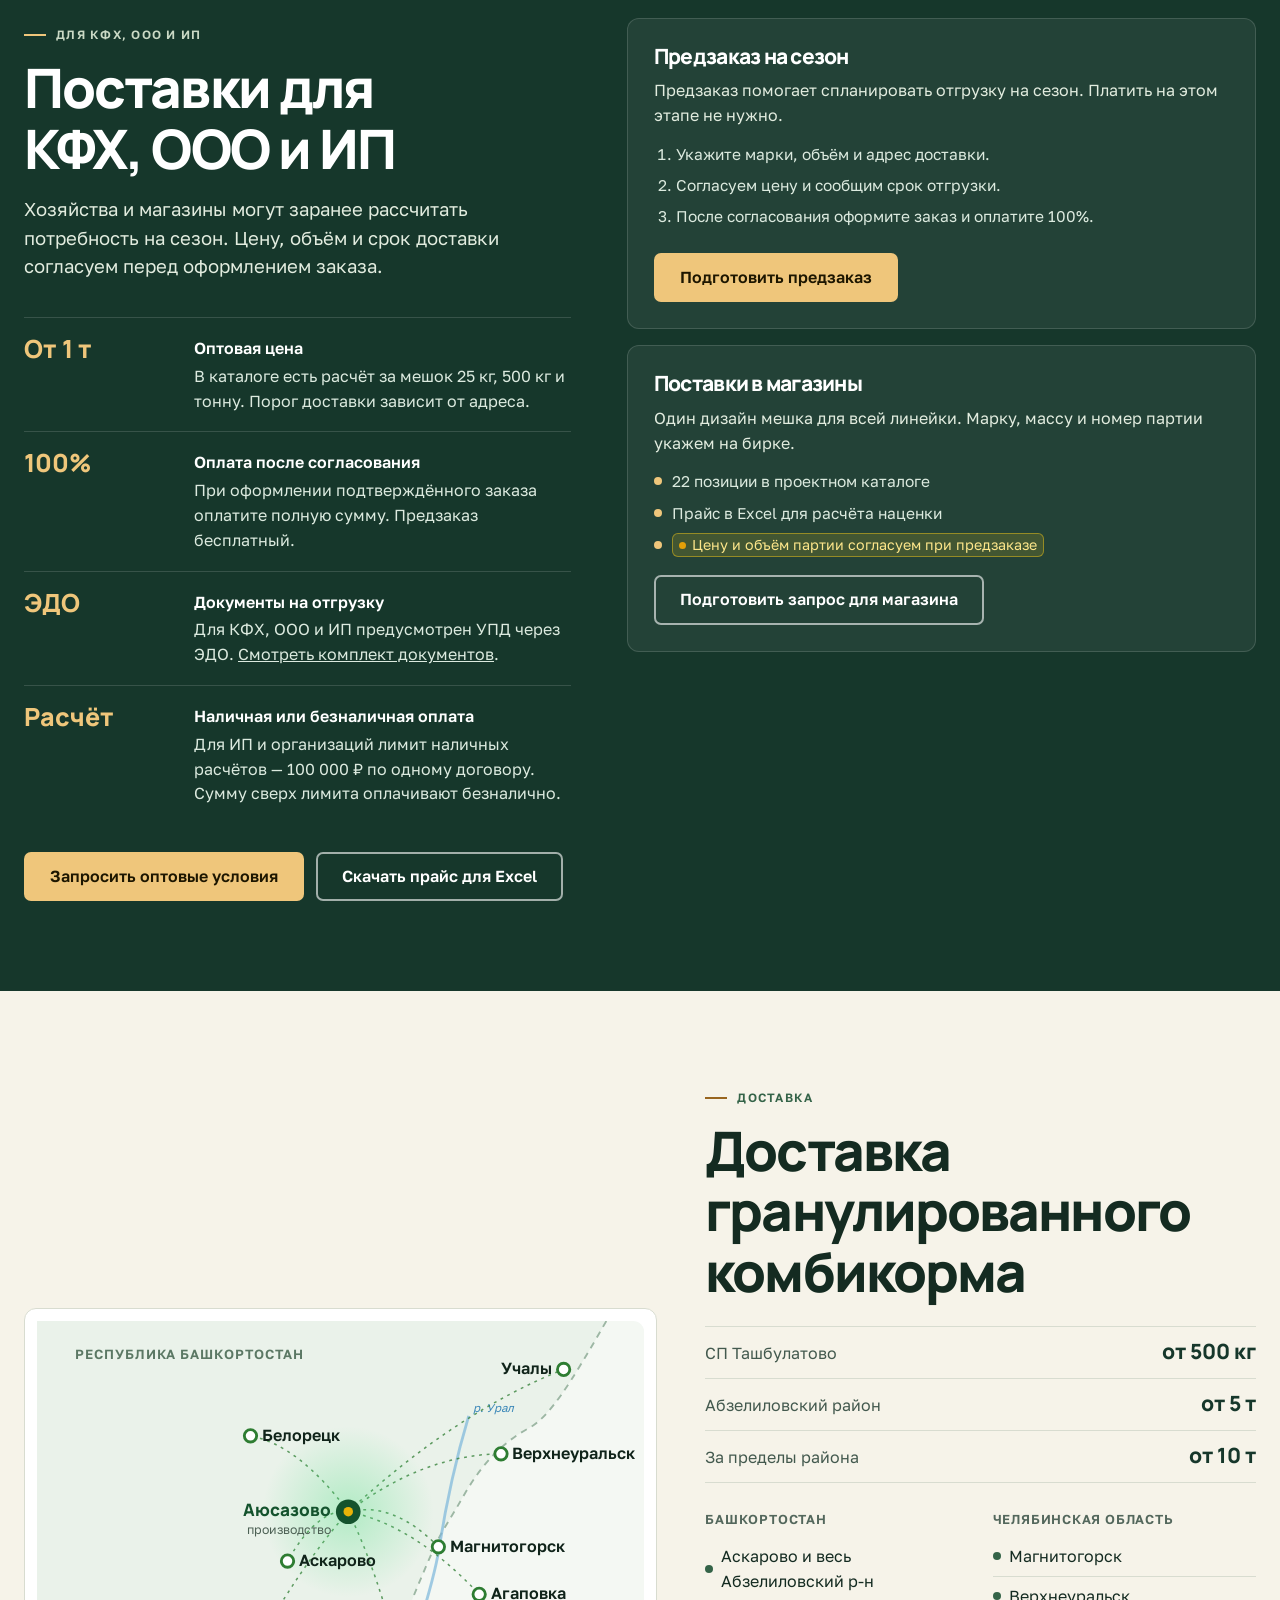
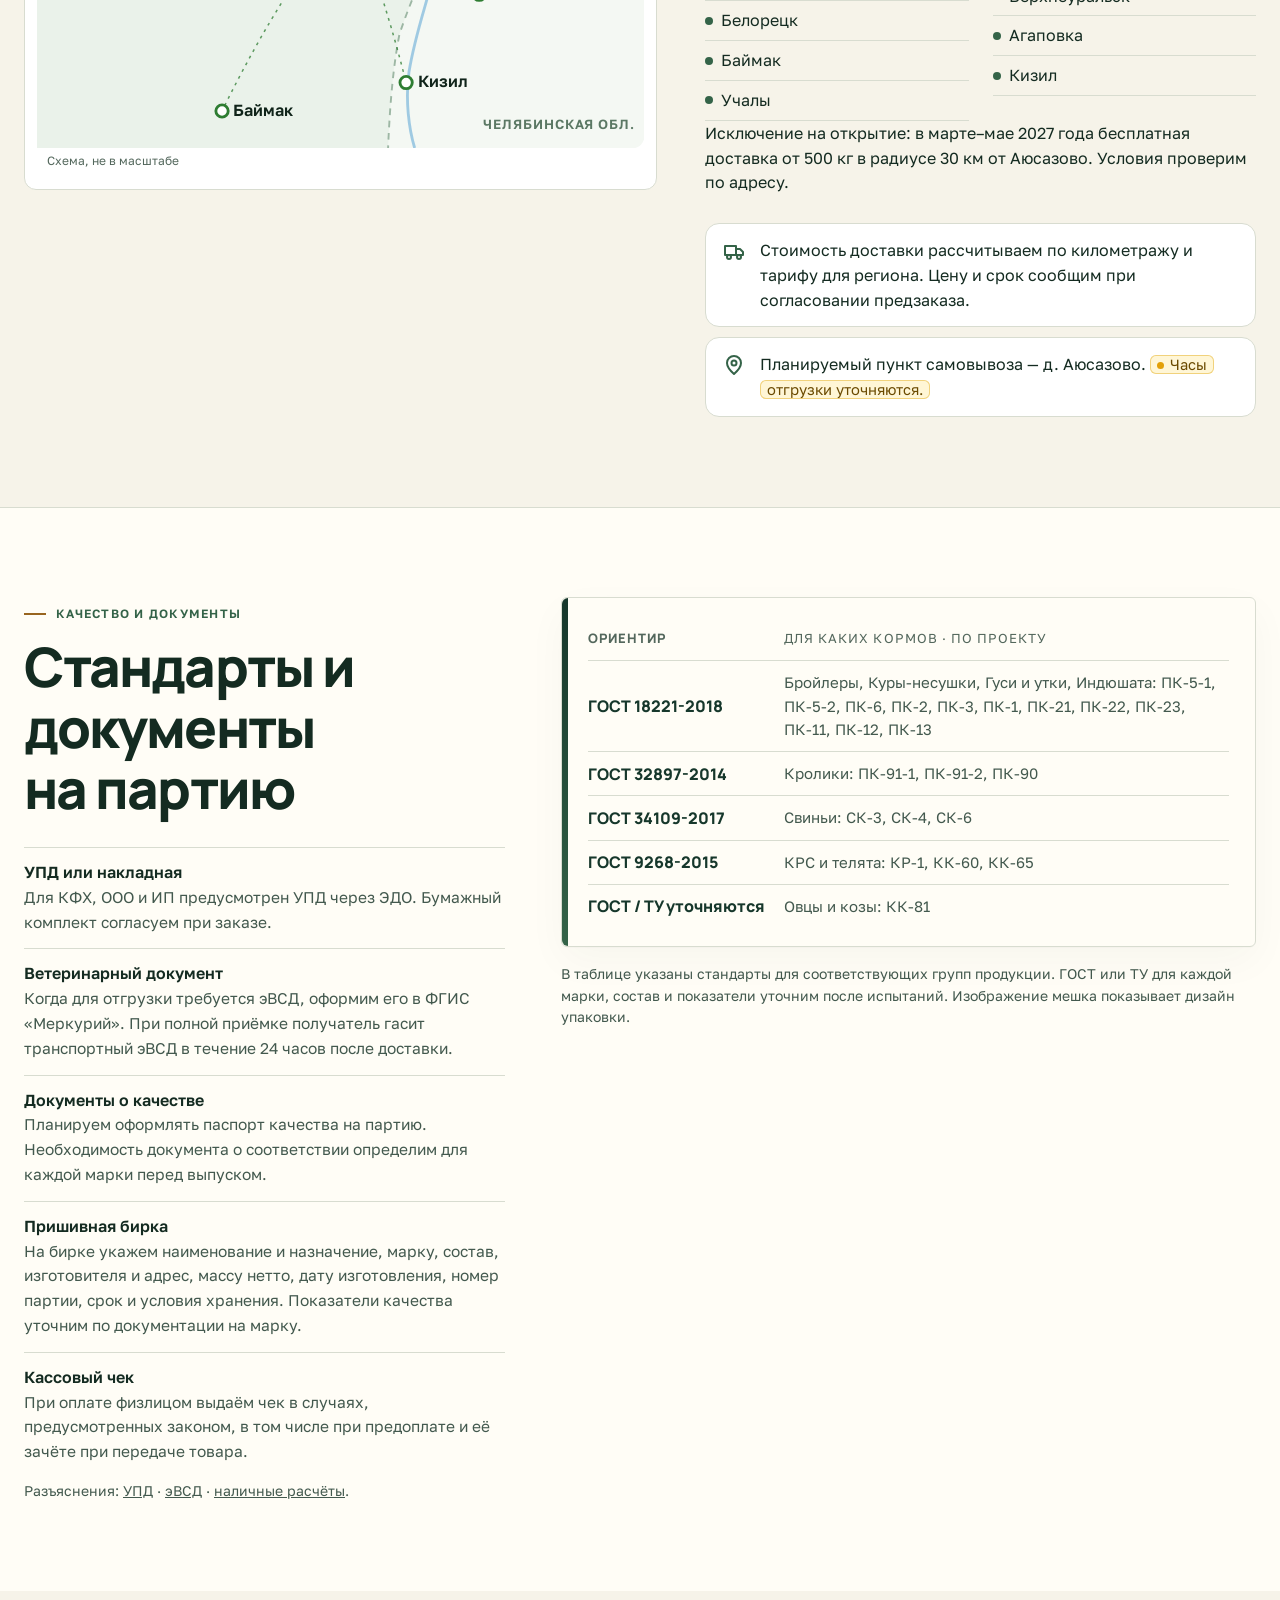
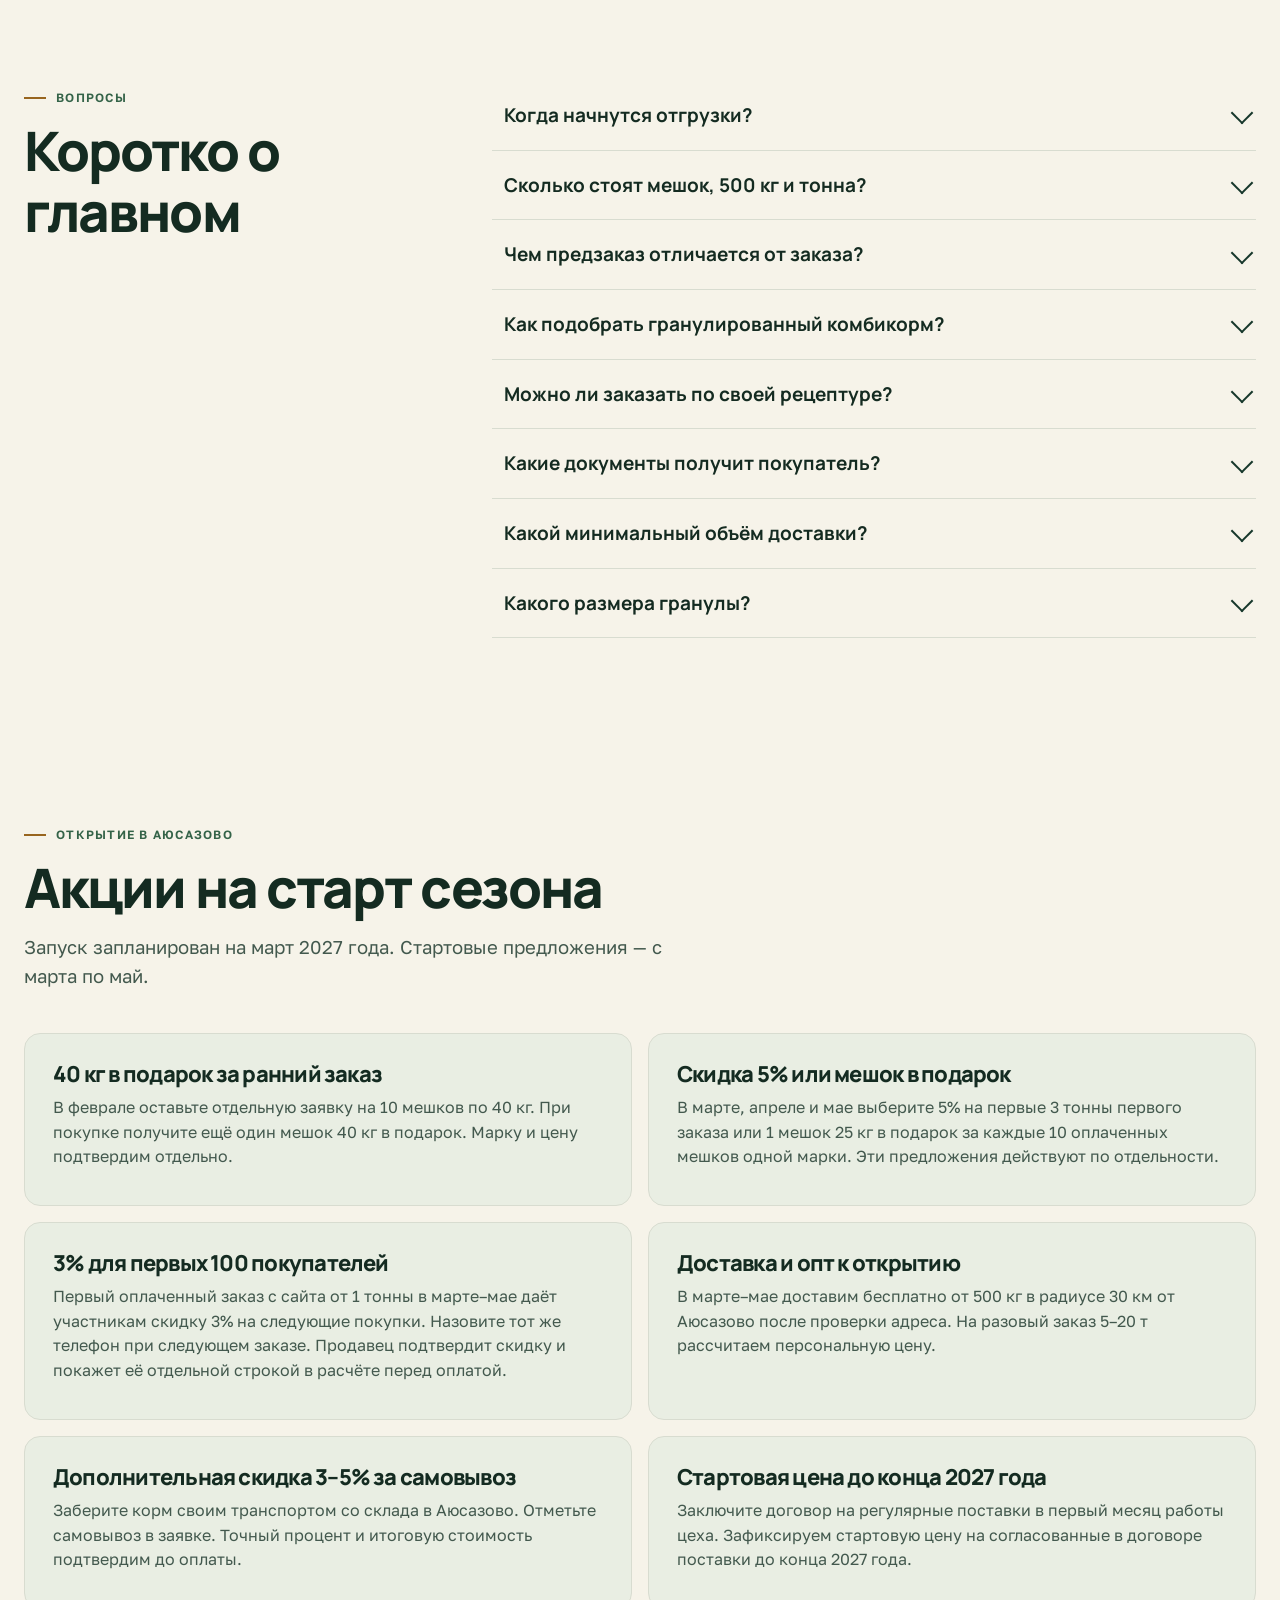
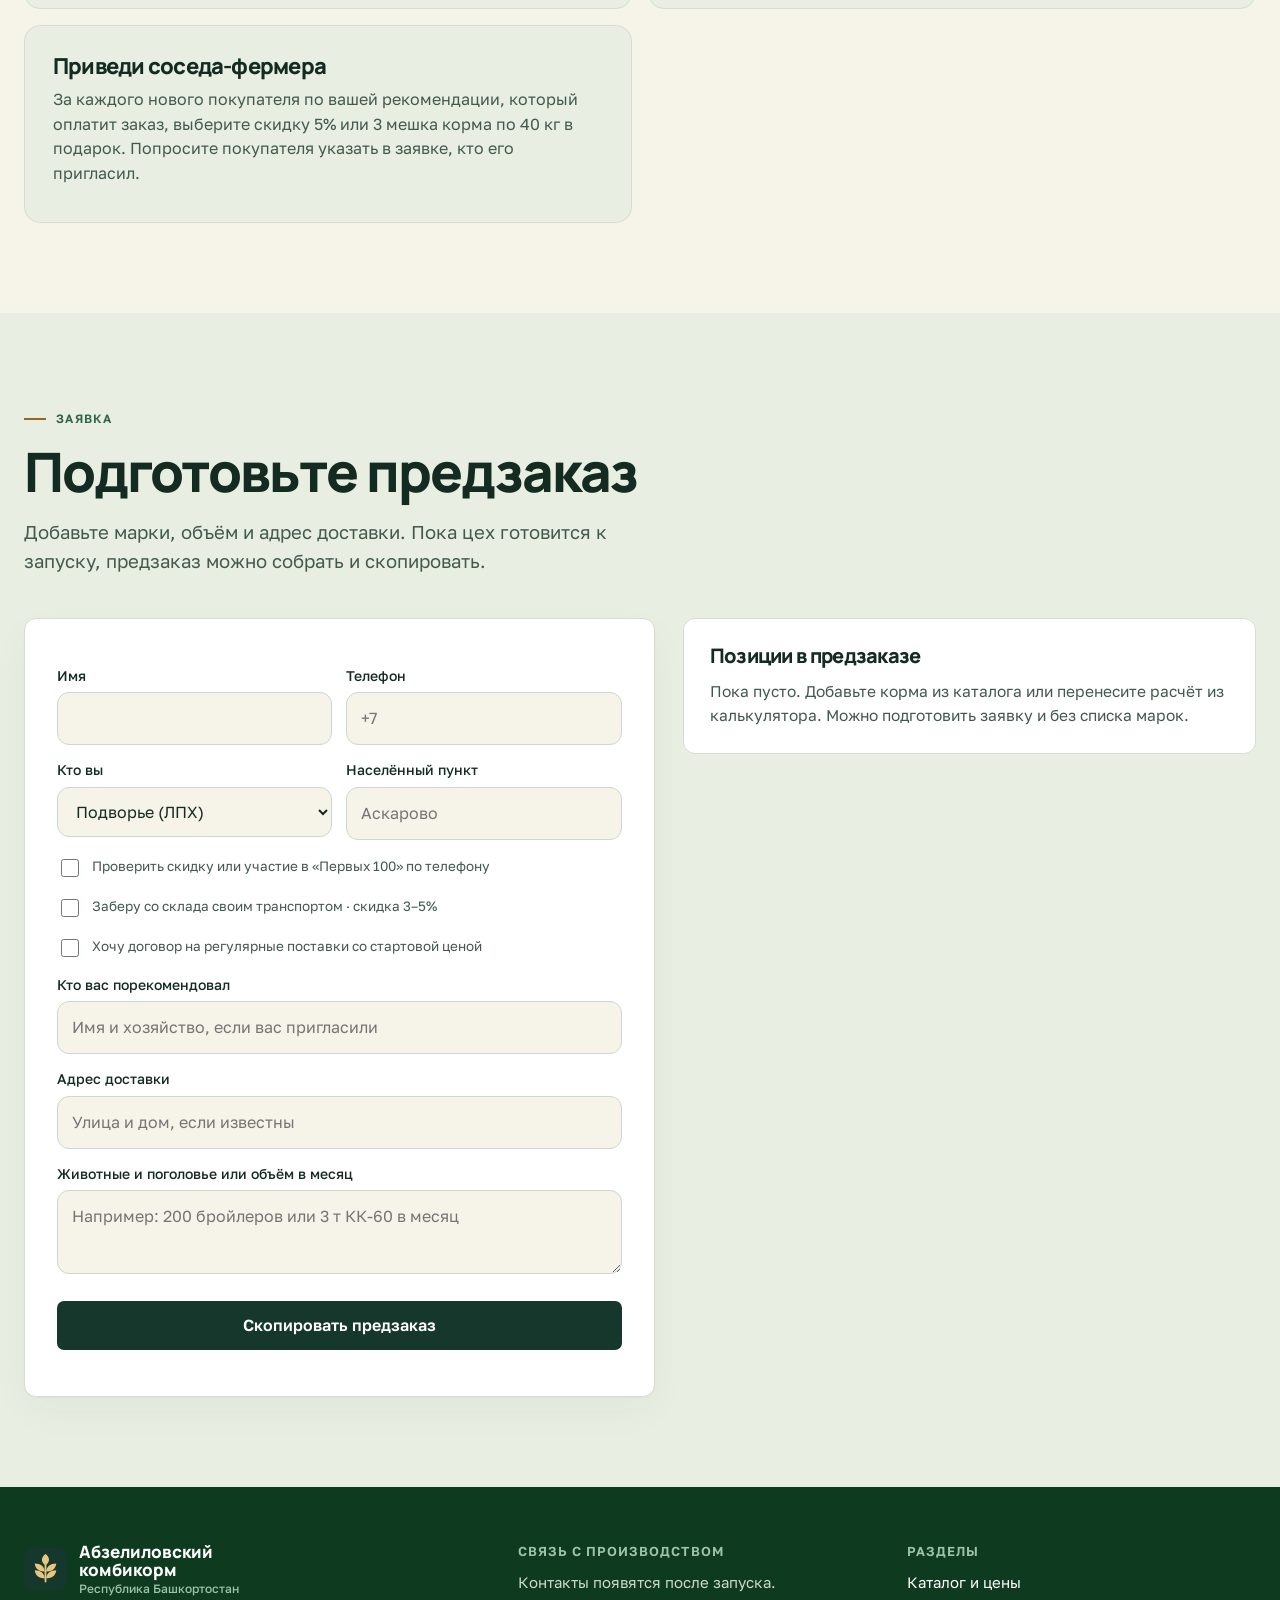
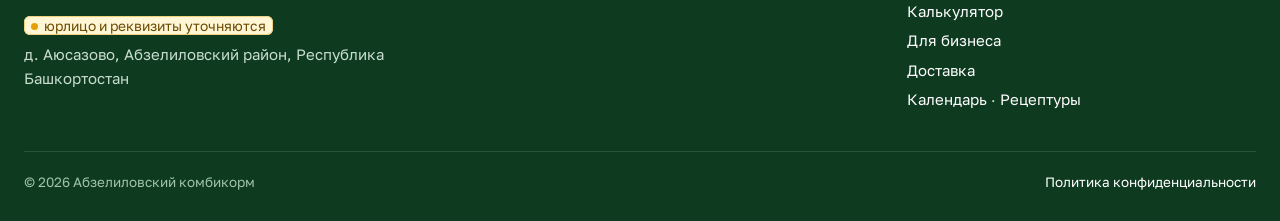
==== commit ff303709: "Publish launch offers, referrals and regular supply requests" ====
--- a/index.html
+++ b/index.html
@@ -568,6 +568,15 @@
 }
 </style>
 <link rel="stylesheet" href="design.css?v=20261108-final">
+<style>
+  #promotions .promo-grid{display:grid;grid-template-columns:repeat(2,minmax(0,1fr));gap:16px}
+  #promotions article{border:1px solid var(--line);border-radius:16px;padding:clamp(16px,3vw,28px);background:var(--g50)}
+  #promotions article p{margin:8px 0;color:var(--muted)}
+  #promotions article a{margin-top:10px}
+  #promoOfferRow[hidden],#earlyPromoLink[hidden]{display:none}
+  #bCalc p{margin:4px 0}
+  @media(max-width:620px){#promotions .promo-grid{grid-template-columns:1fr}}
+</style>
 </head>
 <body>
 <a class="skip-link" href="#top">К содержанию</a>
@@ -582,7 +591,7 @@
     </a>
     <div class="hdr-geo">д. Аюсазово · Башкортостан</div>
     <nav class="hdr-nav" aria-label="Разделы">
-      <a href="#catalog">Каталог</a><a href="#calc">Расчёт</a><a href="#farm">Для бизнеса</a><a href="#delivery">Доставка</a>
+      <a href="#catalog">Каталог</a><a href="#calc">Расчёт</a><a href="#farm">Для бизнеса</a><a href="#delivery">Доставка</a><a href="#promotions">Акции</a>
     </nav>
     <div class="hdr-act">
       <a class="cart-pill" id="cartPill" href="#order">В заявке: <span id="cartCount">0</span></a>
@@ -821,6 +830,7 @@
         <div><h4>Башкортостан</h4><ul><li>Аскарово и весь Абзелиловский р-н</li><li>Белорецк</li><li>Баймак</li><li>Учалы</li></ul></div>
         <div><h4>Челябинская область</h4><ul><li>Магнитогорск</li><li>Верхнеуральск</li><li>Агаповка</li><li>Кизил</li></ul></div>
       </div>
+      <p>Исключение на открытие: в марте–мае 2027 года бесплатная доставка от 500 кг в радиусе 30 км от Аюсазово. Условия проверим по адресу.</p>
       <div class="dlv-terms">
         <div><svg viewBox="0 0 24 24" fill="none" stroke="currentColor" stroke-width="2" stroke-linecap="round" stroke-linejoin="round"><path d="M3 7h11v9H3zM14 10h4l3 3v3h-7"/><circle cx="7" cy="18" r="2"/><circle cx="17" cy="18" r="2"/></svg><p>Стоимость доставки рассчитываем по километражу и тарифу для региона. Цену и срок сообщим при согласовании предзаказа.</p></div>
         <div><svg viewBox="0 0 24 24" fill="none" stroke="currentColor" stroke-width="2" stroke-linecap="round" stroke-linejoin="round"><path d="M12 21s-7-6.2-7-11a7 7 0 1 1 14 0c0 4.8-7 11-7 11z"/><circle cx="12" cy="10" r="2.5"/></svg><p>Планируемый пункт самовывоза — д. Аюсазово. <span class="gap" data-clean="">Часы отгрузки уточняются.</span></p></div>
@@ -871,6 +881,40 @@
   </div>
 </section>
 
+<section class="sec" id="promotions" aria-labelledby="promoHeading">
+  <div class="wrap">
+    <div class="sec-head"><div>
+      <div class="eyebrow">Открытие в Аюсазово</div>
+      <h2 id="promoHeading">Акции на старт сезона</h2>
+      <p class="lead">Запуск запланирован на март 2027 года. Стартовые предложения — с марта по май.</p>
+    </div></div>
+    <div class="promo-grid">
+      <article><h3>40 кг в подарок за ранний заказ</h3>
+        <p>В феврале оставьте отдельную заявку на 10 мешков по 40 кг. При покупке получите ещё один мешок 40 кг в подарок. Марку и цену подтвердим отдельно.</p>
+        <a class="btn btn-line" href="#order" id="earlyPromoLink">Предзаказ 10 × 40 кг</a>
+      </article>
+      <article><h3>Скидка 5% или мешок в подарок</h3>
+        <p>В марте, апреле и мае выберите 5% на первые 3 тонны первого заказа или 1 мешок 25 кг в подарок за каждые 10 оплаченных мешков одной марки. Эти предложения действуют по отдельности.</p>
+      </article>
+      <article><h3>3% для первых 100 покупателей</h3>
+        <p>Первый оплаченный заказ с сайта от 1 тонны в марте–мае даёт участникам скидку 3% на следующие покупки. Назовите тот же телефон при следующем заказе. Продавец подтвердит скидку и покажет её отдельной строкой в расчёте перед оплатой.</p>
+      </article>
+      <article><h3>Доставка и опт к открытию</h3>
+        <p>В марте–мае доставим бесплатно от 500 кг в радиусе 30 км от Аюсазово после проверки адреса. На разовый заказ 5–20 т рассчитаем персональную цену.</p>
+      </article>
+      <article><h3>Дополнительная скидка 3–5% за самовывоз</h3>
+        <p>Заберите корм своим транспортом со склада в Аюсазово. Отметьте самовывоз в заявке. Точный процент и итоговую стоимость подтвердим до оплаты.</p>
+      </article>
+      <article><h3>Стартовая цена до конца 2027 года</h3>
+        <p>Заключите договор на регулярные поставки в первый месяц работы цеха. Зафиксируем стартовую цену на согласованные в договоре поставки до конца 2027 года.</p>
+      </article>
+      <article><h3>Приведи соседа-фермера</h3>
+        <p>За каждого нового покупателя по вашей рекомендации, который оплатит заказ, выберите скидку 5% или 3 мешка корма по 40 кг в подарок. Попросите покупателя указать в заявке, кто его пригласил.</p>
+      </article>
+    </div>
+  </div>
+</section>
+
 <!-- ORDER -->
 <section class="sec order" id="order">
   <div class="wrap">
@@ -892,6 +936,16 @@
           <label class="f"><span>Населённый пункт</span><input name="region" list="townList" maxlength="80" placeholder="Аскарово"></label>
         </div>
         <datalist id="townList"><option>Аскарово</option><option>Магнитогорск</option><option>Белорецк</option><option>Баймак</option><option>Учалы</option><option>Верхнеуральск</option><option>Агаповка</option><option>Кизил</option></datalist>
+        <label class="f" id="promoOfferRow" hidden><span>Предложение</span><select name="offer" id="promoOffer">
+          <option value="">Обычный заказ</option>
+          <option value="first">5% на первый заказ</option>
+          <option value="gift">Мешок в подарок за каждые 10</option>
+          <option value="early">Предзаказ 10 × 40 кг</option>
+        </select></label>
+        <label class="consent"><input type="checkbox" name="loyalty"> <span>Проверить скидку или участие в «Первых 100» по телефону</span></label>
+        <label class="consent"><input type="checkbox" name="pickup" id="pickupOffer"> <span>Заберу со склада своим транспортом · скидка 3–5%</span></label>
+        <label class="consent"><input type="checkbox" name="regular_supply"> <span>Хочу договор на регулярные поставки со стартовой ценой</span></label>
+        <label class="f"><span>Кто вас порекомендовал</span><input name="referrer" maxlength="120" placeholder="Имя и хозяйство, если вас пригласили"></label>
         <label class="f"><span>Адрес доставки</span><input name="delivery_address" autocomplete="street-address" maxlength="160" placeholder="Улица и дом, если известны"></label>
         <label class="f"><span>Животные и поголовье или объём в месяц</span><textarea name="animals" maxlength="600" placeholder="Например: 200 бройлеров или 3 т КК-60 в месяц"></textarea></label>
         <div class="hp" aria-hidden="true"><label>Сайт компании<input name="company_site" tabindex="-1" autocomplete="off"></label></div>
@@ -904,7 +958,7 @@
         <div class="basket">
           <h3>Позиции в предзаказе</h3>
           <div id="basket"></div>
-          <div class="b-calc" id="bCalc"></div>
+          <div class="b-calc" id="bCalc" aria-live="polite"></div>
         </div>
         <div class="contacts-card" id="contactsCard">
           <a data-c="phone" href="#"><svg viewBox="0 0 24 24" fill="none" stroke="currentColor" stroke-width="2"><path d="M22 16.9v3a2 2 0 0 1-2.2 2 19.8 19.8 0 0 1-8.6-3.1 19.5 19.5 0 0 1-6-6A19.8 19.8 0 0 1 2.1 4.2 2 2 0 0 1 4.1 2h3a2 2 0 0 1 2 1.7c.1.9.4 1.8.7 2.7a2 2 0 0 1-.5 2.1L8 9.8a16 16 0 0 0 6 6l1.3-1.3a2 2 0 0 1 2.1-.4c.9.3 1.8.6 2.7.7a2 2 0 0 1 1.7 2z"/></svg><span>телефон</span></a>
@@ -957,6 +1011,7 @@
   <button class="btn btn-main btn-sm" type="button" id="cookieOk">Понятно</button>
 </div>
 
+<script src="promotions.js?v=1"></script>
 <script>
 "use strict";
 const DRAFT = true;
@@ -1368,19 +1423,77 @@
 });
 
 /* ---------- basket ---------- */
+const offerSelect = $("#promoOffer");
+const pickupOffer = $("#pickupOffer");
+const specialPreorder = "Ранний заказ: 10 мешков по 40 кг + 1 мешок 40 кг в подарок. Марка и цена согласуются отдельно.";
+function syncPromoOptions(period) {
+  $("#promoOfferRow").hidden = !["launch","preorder"].includes(period);
+  for (const option of offerSelect.options) {
+    option.hidden = option.value === "early" ? period !== "preorder"
+      : Boolean(option.value) && period !== "launch";
+    option.disabled = option.hidden;
+  }
+  if (offerSelect.selectedOptions[0]?.disabled) offerSelect.value = "";
+  $("#earlyPromoLink").hidden = period !== "preorder";
+}
+function promoQuote() {
+  const period = launchPromotions.phase();
+  syncPromoOptions(period);
+  if (offerSelect.value === "early") return [specialPreorder];
+  const entries = Object.entries(S.order).filter(([id,bags]) => byId[id] && bags > 0);
+  if (!entries.length) return [];
+  const bags = entries.reduce((sum,[,count]) => sum + count,0);
+  const priceFor = bags < bagsPerTonne ? retail : wholesale;
+  const lines = entries.map(([id,count]) => ({bags:count, amount:priceFor(byId[id],count)}));
+  const q = launchPromotions.estimate(lines, offerSelect.value, period);
+  const money = value => value.toLocaleString("ru-RU", {maximumFractionDigits:2}) + " ₽";
+  const result = [
+    `Стоимость товара до скидок: ${money(q.subtotal)}`,
+    q.discount > 0 && `Скидка 5% на первый заказ: −${money(q.discount)} (подтверждается продавцом)`,
+    q.giftBags > 0 && `Подарок: ${q.giftBags} меш. (${q.giftBags * 25} кг) при подтверждении наличия`,
+    period === "launch" && offerSelect.value === "gift" && !q.giftBags && "Для подарка добавьте 10 мешков одной марки.",
+    `Предварительно за товар: ${money(q.total)}`,
+    pickupOffer.checked && "Самовывоз: дополнительная скидка 3–5% после подтверждения продавцом.",
+    !pickupOffer.checked && q.deliveryCandidate && "Товар от 500 кг: проверим адрес для бесплатной доставки в радиусе 30 км от Аюсазово.",
+    q.wholesaleCandidate && "Объём 5–20 т: можем рассчитать персональную цену.",
+    q.foundersCandidate && "От 1 т: можно запросить участие в «Первых 100» по телефону.",
+  ];
+  return result.filter(Boolean);
+}
+function renderPromoQuote() {
+  const panel = $("#bCalc");
+  const lines = promoQuote();
+  panel.style.display = lines.length ? "block" : "none";
+  panel.replaceChildren(...lines.map(line => {
+    const row = document.createElement("p");
+    row.textContent = line;
+    return row;
+  }));
+}
+$("#earlyPromoLink").addEventListener("click", () => {
+  if (launchPromotions.phase() !== "preorder") return;
+  offerSelect.value = "early";
+  renderBasket();
+});
+offerSelect.addEventListener("change", renderBasket);
+pickupOffer.addEventListener("change", renderPromoQuote);
 function saveOrder(){ Object.keys(S.order).forEach(k=>{if(!(S.order[k]>0)) delete S.order[k]}); store.set("abz_order",S.order); }
 function renderBasket(){
+  renderPromoQuote();
+  if (offerSelect.value === "early") {
+    $("#basket").textContent = "Отдельная заявка на фасовку 40 кг. Позиции из каталога в неё не входят.";
+    return;
+  }
   const ids = Object.keys(S.order).map(Number).filter(id=>byId[id]);
   const n = ids.reduce((a,id)=>a+S.order[id],0);
   $("#cartPill").classList.toggle("on", n>0); $("#cartCount").textContent = `${n} меш.`;
-  if(!ids.length){ $("#basket").innerHTML = `<p class="b-empty">Пока пусто. Добавьте корма из каталога или перенесите расчёт из калькулятора. Можно подготовить заявку и без списка марок.</p>`; $("#bCalc").style.display="none"; return; }
+  if(!ids.length){ $("#basket").innerHTML = `<p class="b-empty">Пока пусто. Добавьте корма из каталога или перенесите расчёт из калькулятора. Можно подготовить заявку и без списка марок.</p>`; return; }
   let ret=0,opt=0;
   $("#basket").innerHTML = `<div class="b-list">${ids.map(id=>{const r=byId[id],q=S.order[id];ret+=retail(r,q);opt+=wholesale(r,q);return `
     <div class="b-item"><div><b>${r.mk}</b><small>${r.nm}</small></div>
       <div class="stp"><button type="button" data-q="${id}" data-dq="-1" aria-label="Меньше">−</button><input type="number" min="0" max="${orderLimit}" value="${q}" data-qi="${id}" aria-label="Мешков ${r.mk}"><button type="button" data-q="${id}" data-dq="1" aria-label="Больше">+</button></div>
       <div class="b-sum">${rub(n < bagsPerTonne ? retail(r,q) : wholesale(r,q))}</div></div>`}).join("")}</div>
     <div class="b-tot"><div><span>Мешков</span><b>${n} (${num(n*25/1000)} т)</b></div><div><span>Розничная оценка</span><b>${rub(ret)}</b></div><div><span>Оптовая оценка</span><b>${rub(opt)}</b></div><div><span>${tariffForBags(n)} на этот объём</span><b>${rub(n < bagsPerTonne ? ret : opt)}</b></div></div>`;
-  $("#bCalc").style.display = "none";
 }
 $("#basket").addEventListener("click", e=>{ const b=e.target.closest("[data-q]"); if(!b) return; const id=+b.dataset.q; S.order[id]=Math.min(orderLimit,Math.max(0,(S.order[id]||0)+ +b.dataset.dq)); saveOrder(); renderBasket(); renderCat(); });
 $("#basket").addEventListener("input", e=>{
@@ -1498,6 +1611,17 @@
   e.preventDefault();
   const f = e.target, st = $("#fStatusMsg"), fp = $("#fPhone");
   st.className="f-status"; st.textContent="";
+  const quote = promoQuote();
+  const early = offerSelect.value === "early";
+  if ((early || f.loyalty.checked) && !phoneOk(f.phone.value)) {
+    fp.classList.add("err"); f.phone.focus(); return;
+  }
+  const loyaltyRequest = f.loyalty.checked ? "Проверить скидку по телефону и возможность участия в «Первых 100»." : "";
+  const pickupRequest = pickupOffer.checked ? "Получение: самовывоз со склада в Аюсазово. Подтвердить скидку за самовывоз." : "";
+  const supplyRequest = f.regular_supply.checked ? "Хочу обсудить договор на регулярные поставки со стартовой ценой до конца 2027 года." : "";
+  const referrer = f.referrer.value.trim();
+  const referralRequest = referrer ? `Рекомендация «Приведи соседа-фермера»: ${referrer}.` : "";
+  const ids = early ? [] : Object.keys(S.order).map(Number).filter(id=>byId[id]);
   if(!CONFIG.endpoint){
     const parts = [
       "Предзаказ · Абзелиловский комбикорм",
@@ -1505,9 +1629,10 @@
       f.name.value.trim() && `Имя: ${f.name.value.trim()}`,
       f.phone.value.trim() && `Телефон: ${f.phone.value.trim()}`,
       f.region.value.trim() && `Населённый пункт: ${f.region.value.trim()}`,
-      f.delivery_address.value.trim() && `Адрес доставки: ${f.delivery_address.value.trim()}`,
+      !pickupOffer.checked && f.delivery_address.value.trim() && `Адрес доставки: ${f.delivery_address.value.trim()}`,
       f.animals.value.trim() && `Поголовье / объём: ${f.animals.value.trim()}`,
-      ...Object.entries(S.order).map(([id,q])=>`${byId[id].mk} · ${byId[id].nm}: ${q} меш.`)
+      ...ids.map(id=>`${byId[id].mk} · ${byId[id].nm}: ${S.order[id]} меш.`),
+      ...quote, loyaltyRequest, pickupRequest, supplyRequest, referralRequest
     ].filter(Boolean);
     const output = $("#draftOutput"), field = $("#draftText");
     output.hidden = true;
@@ -1524,17 +1649,18 @@
   fp.classList.remove("err");
   if(!f.consent.checked){ st.className="f-status bad"; st.textContent="Отметьте согласие на обработку данных."; return; }
   if(f.company_site.value){ st.className="f-status ok"; st.textContent="Спасибо! Заявка принята."; f.reset(); return; } // bot
-  const ids = Object.keys(S.order).map(Number).filter(id=>byId[id]);
-  const orderTxt = ids.map(id=>`${byId[id].mk} (${byId[id].nm}): ${S.order[id]} меш.`).join("; ");
+  const orderTxt = early ? specialPreorder : ids.map(id=>`${byId[id].mk} (${byId[id].nm}): ${S.order[id]} меш.`).join("; ");
   const msg = [
     `Имя: ${f.name.value||"—"}`, `Телефон: ${f.phone.value}`, `Статус: ${f.status.value}`, `Населённый пункт: ${f.region.value||"—"}`,
-    f.delivery_address.value.trim() && `Адрес доставки: ${f.delivery_address.value.trim()}`,
+    !pickupOffer.checked && f.delivery_address.value.trim() && `Адрес доставки: ${f.delivery_address.value.trim()}`,
     `Животные / объём: ${f.animals.value||"—"}`, orderTxt&&`Заказ: ${orderTxt}`,
+    ...quote, loyaltyRequest, pickupRequest, supplyRequest, referralRequest,
     `Цены смотрел: ${S.pt==="opt"?"опт":"розница"}`,
     ...UTM_KEYS.filter(k=>utm[k]).map(k=>`${k}: ${utm[k]}`), ymClientId&&`ClientID: ${ymClientId}`, `Страница: ${location.href}`
   ].filter(Boolean).join("\n");
   const fd = new FormData();
-  ["name","phone","status","region","delivery_address","animals"].forEach(k=>fd.append(k,f[k].value));
+  ["name","phone","status","region","animals"].forEach(k=>fd.append(k,f[k].value));
+  fd.append("delivery_address",pickupOffer.checked ? "" : f.delivery_address.value);
   fd.append("order",orderTxt); fd.append("message",msg); fd.append("company_site","");
   UTM_KEYS.forEach(k=>fd.append(k,utm[k]||"")); fd.append("ym_client_id",ymClientId);
   const btn = $("#fSubmit"); btn.disabled = true; btn.textContent = "Отправляем…";
@@ -1544,7 +1670,9 @@
     if(!res.ok || !j.ok) throw new Error("bad");
     st.className="f-status ok"; st.innerHTML="<b>Заявка принята.</b> Перезвоним, уточним объём и доставку.";
     if(window.ym && CONFIG.ymId) ym(CONFIG.ymId,"reachGoal","lead");
-    f.reset(); S.order={}; saveOrder(); renderBasket(); renderCat();
+    f.reset();
+    if (!early) { S.order={}; saveOrder(); }
+    renderBasket(); renderCat();
   }catch(err){
     st.className="f-status bad";
     st.innerHTML = CONFIG.phone ? `Не получилось отправить заявку. Позвоните нам: <a href="tel:${CONFIG.phoneHref}">${CONFIG.phone}</a>` : `Не получилось отправить заявку. Позвоните нам: ${gap("телефон","по телефону в подвале сайта")}`;
@@ -1587,3 +1715,4 @@
 </script>
 </body>
 </html>
+
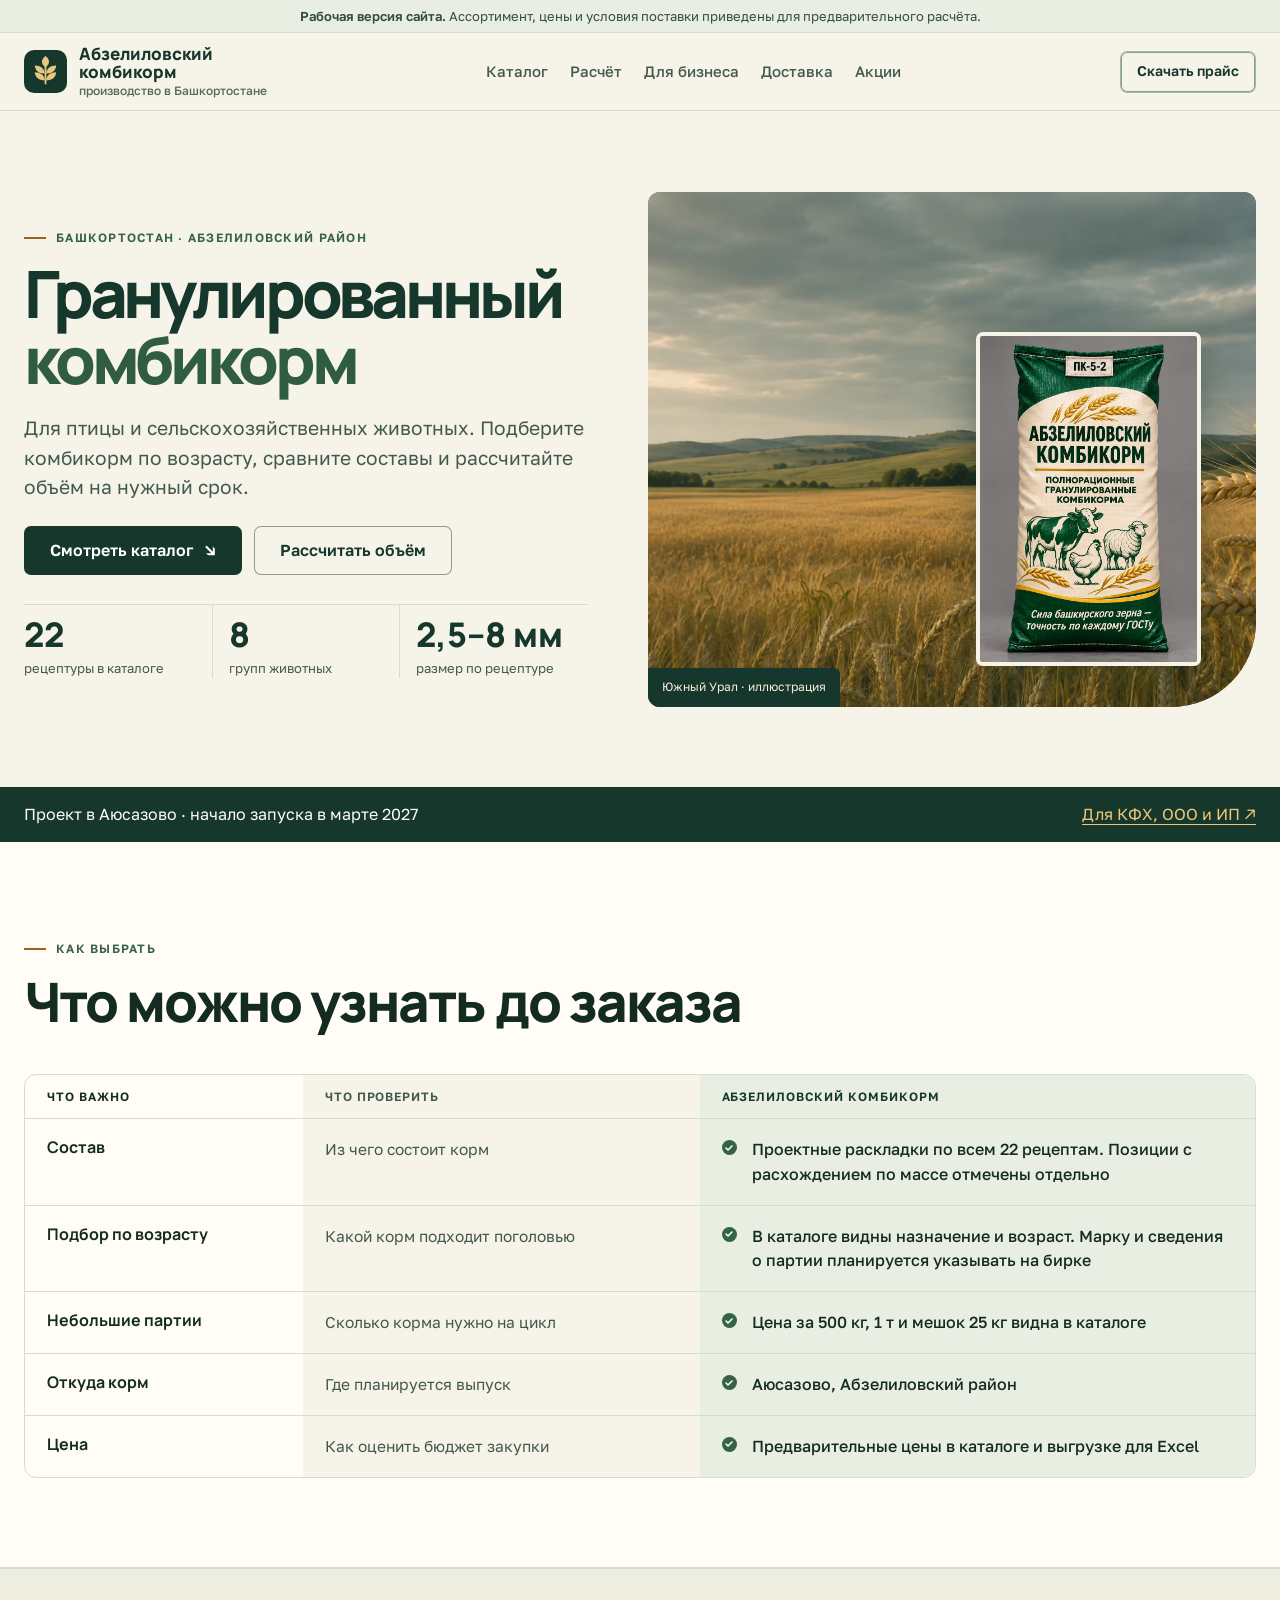
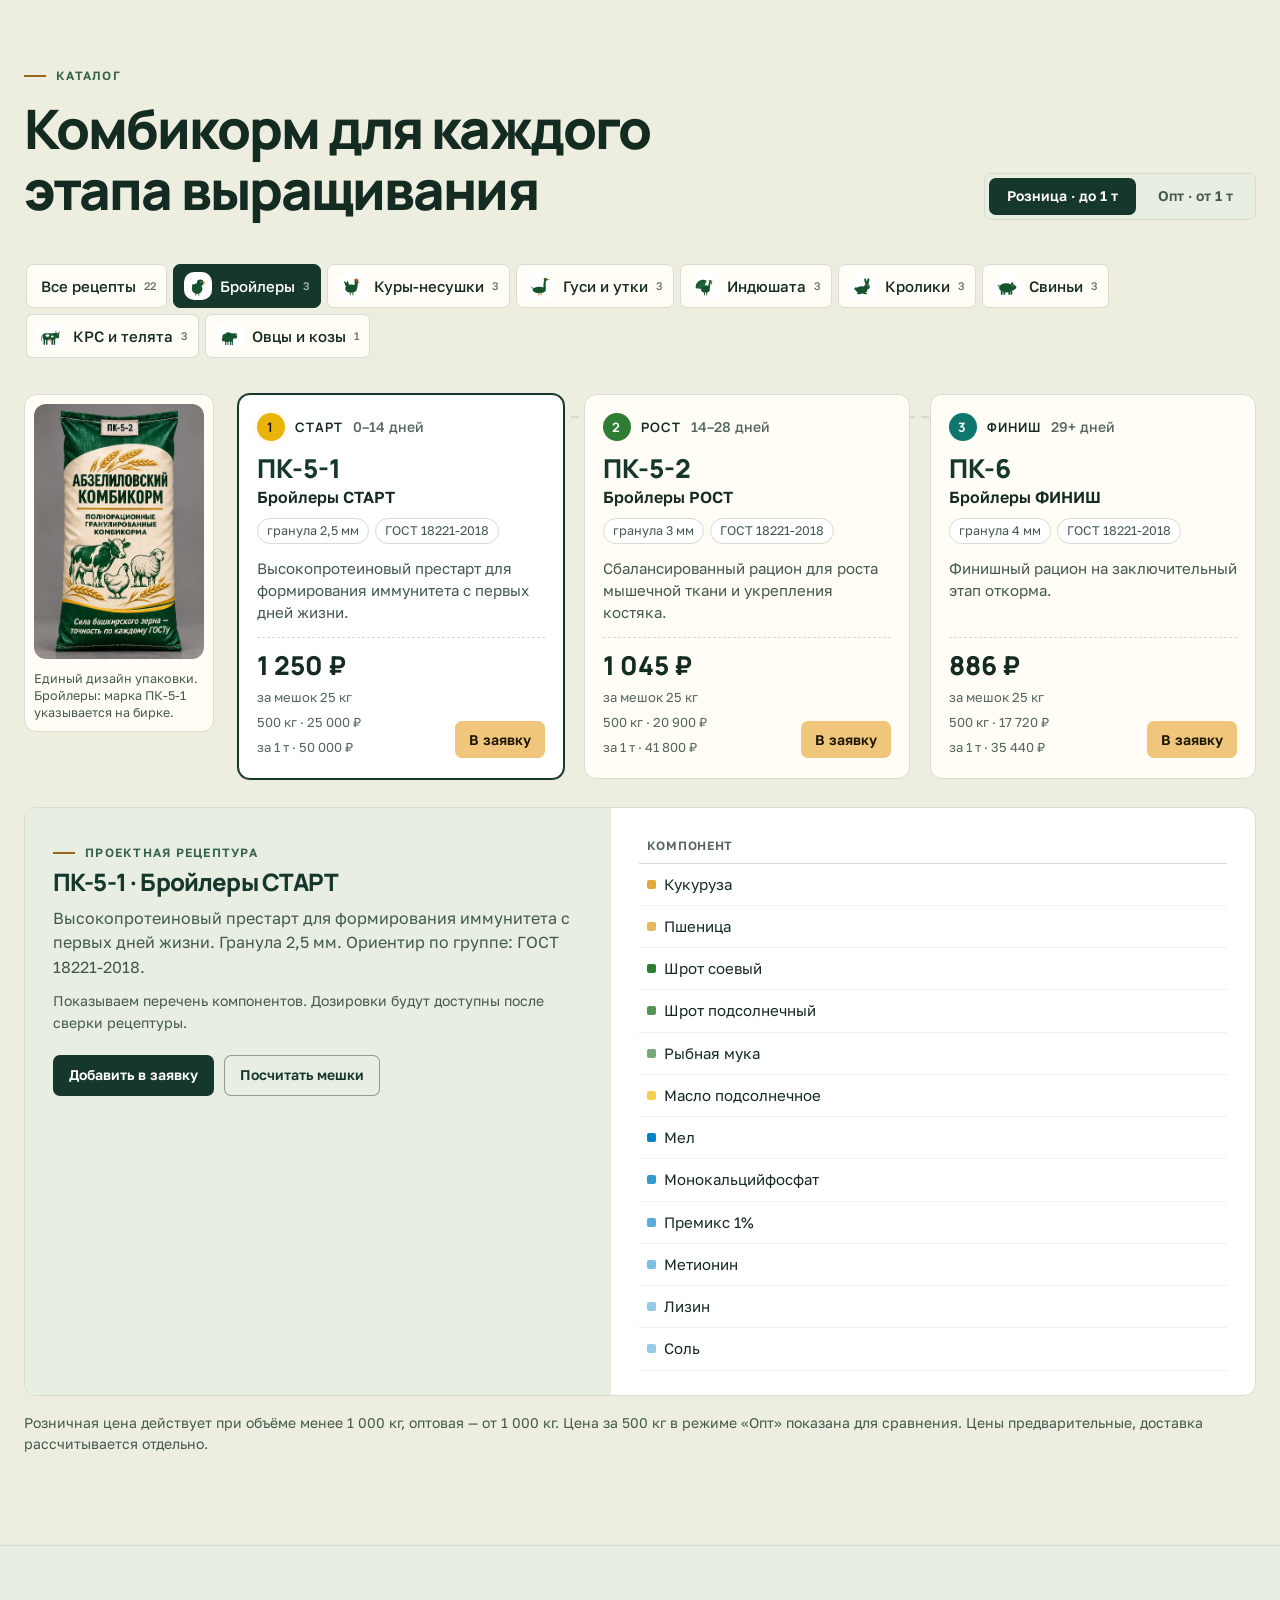
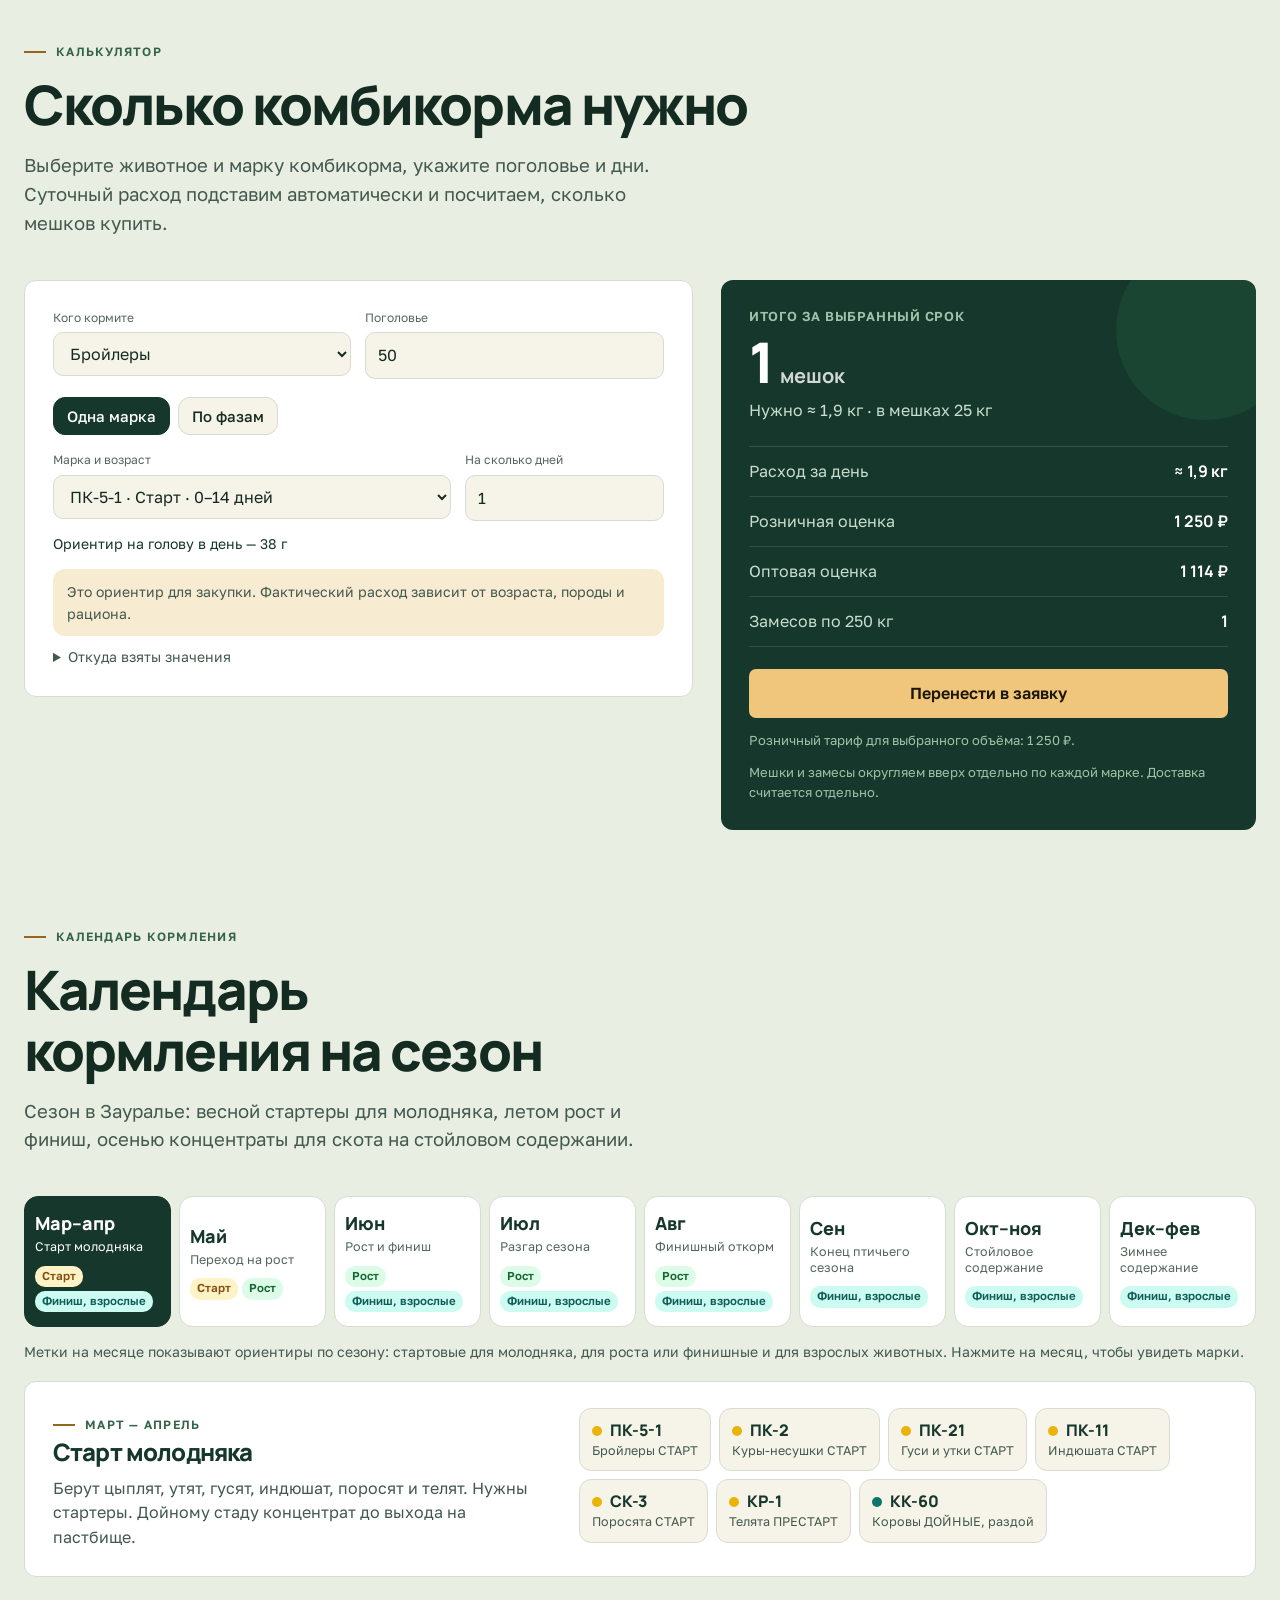
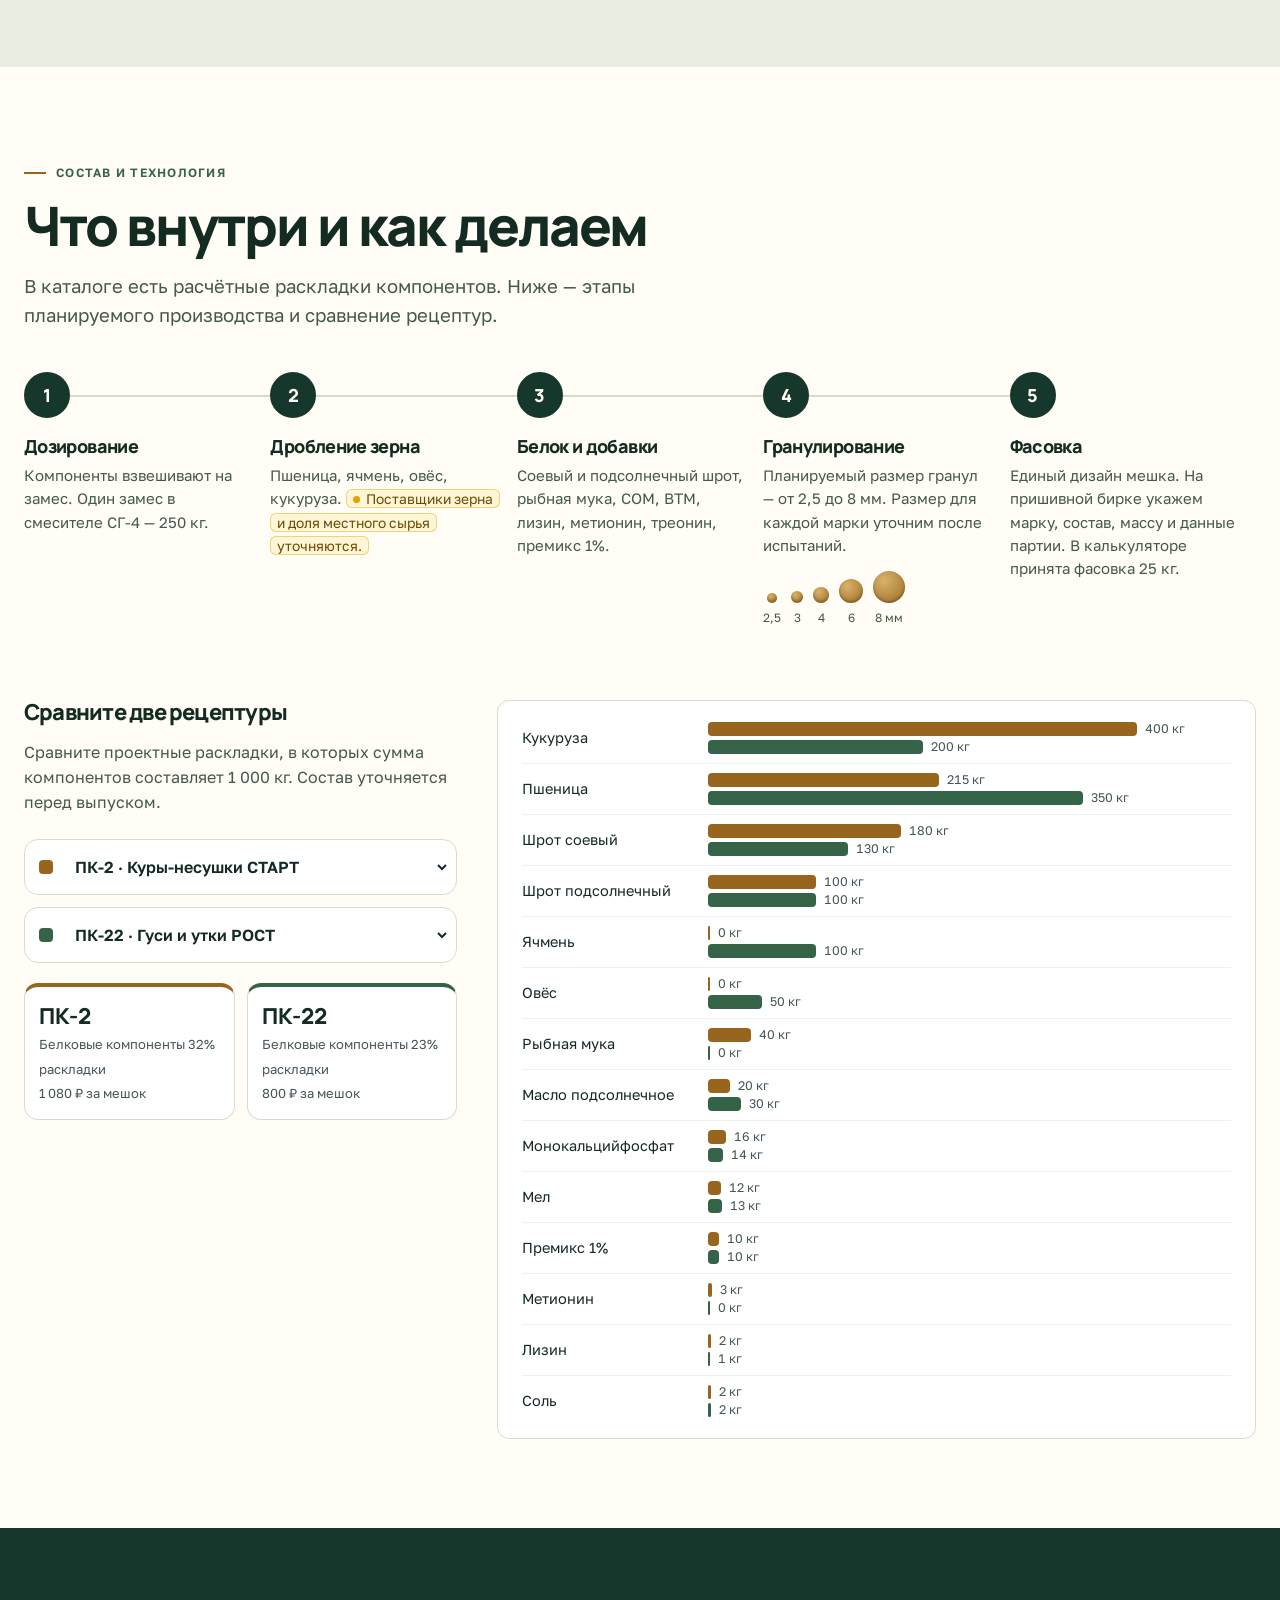
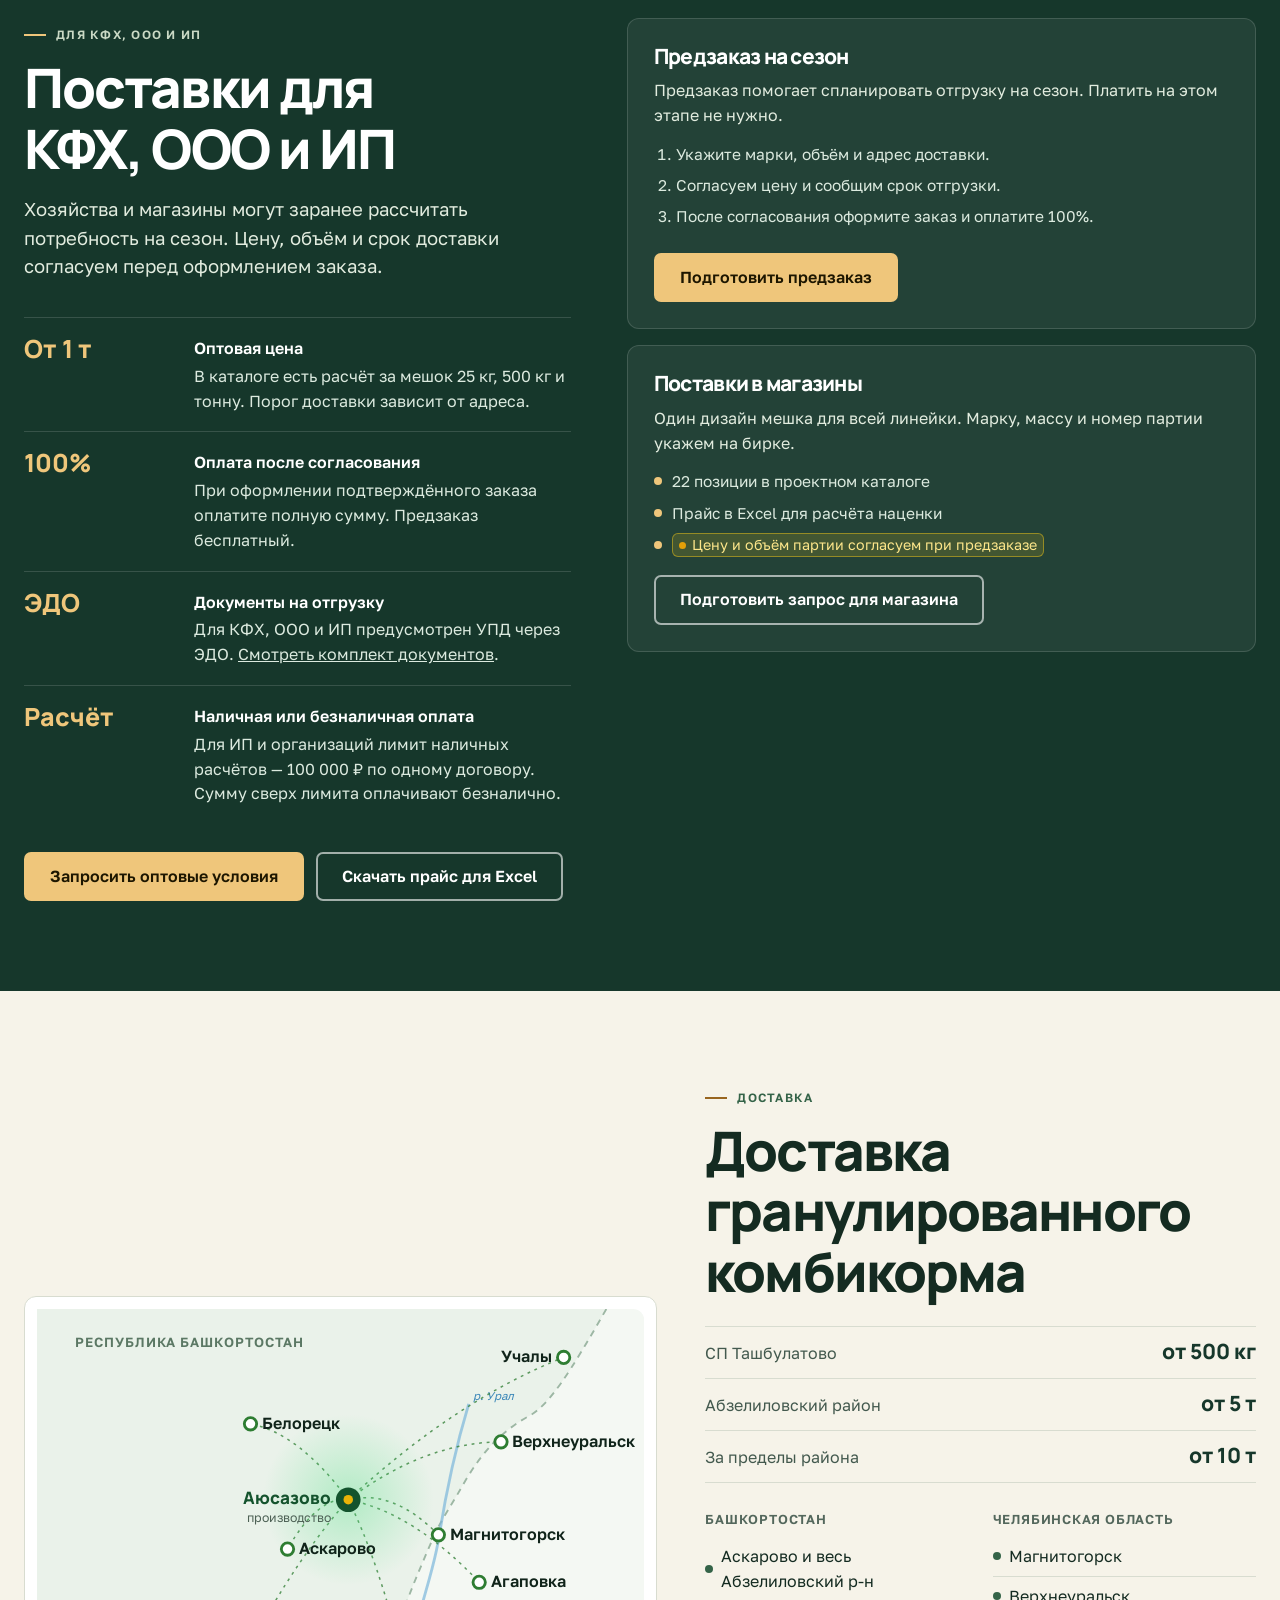
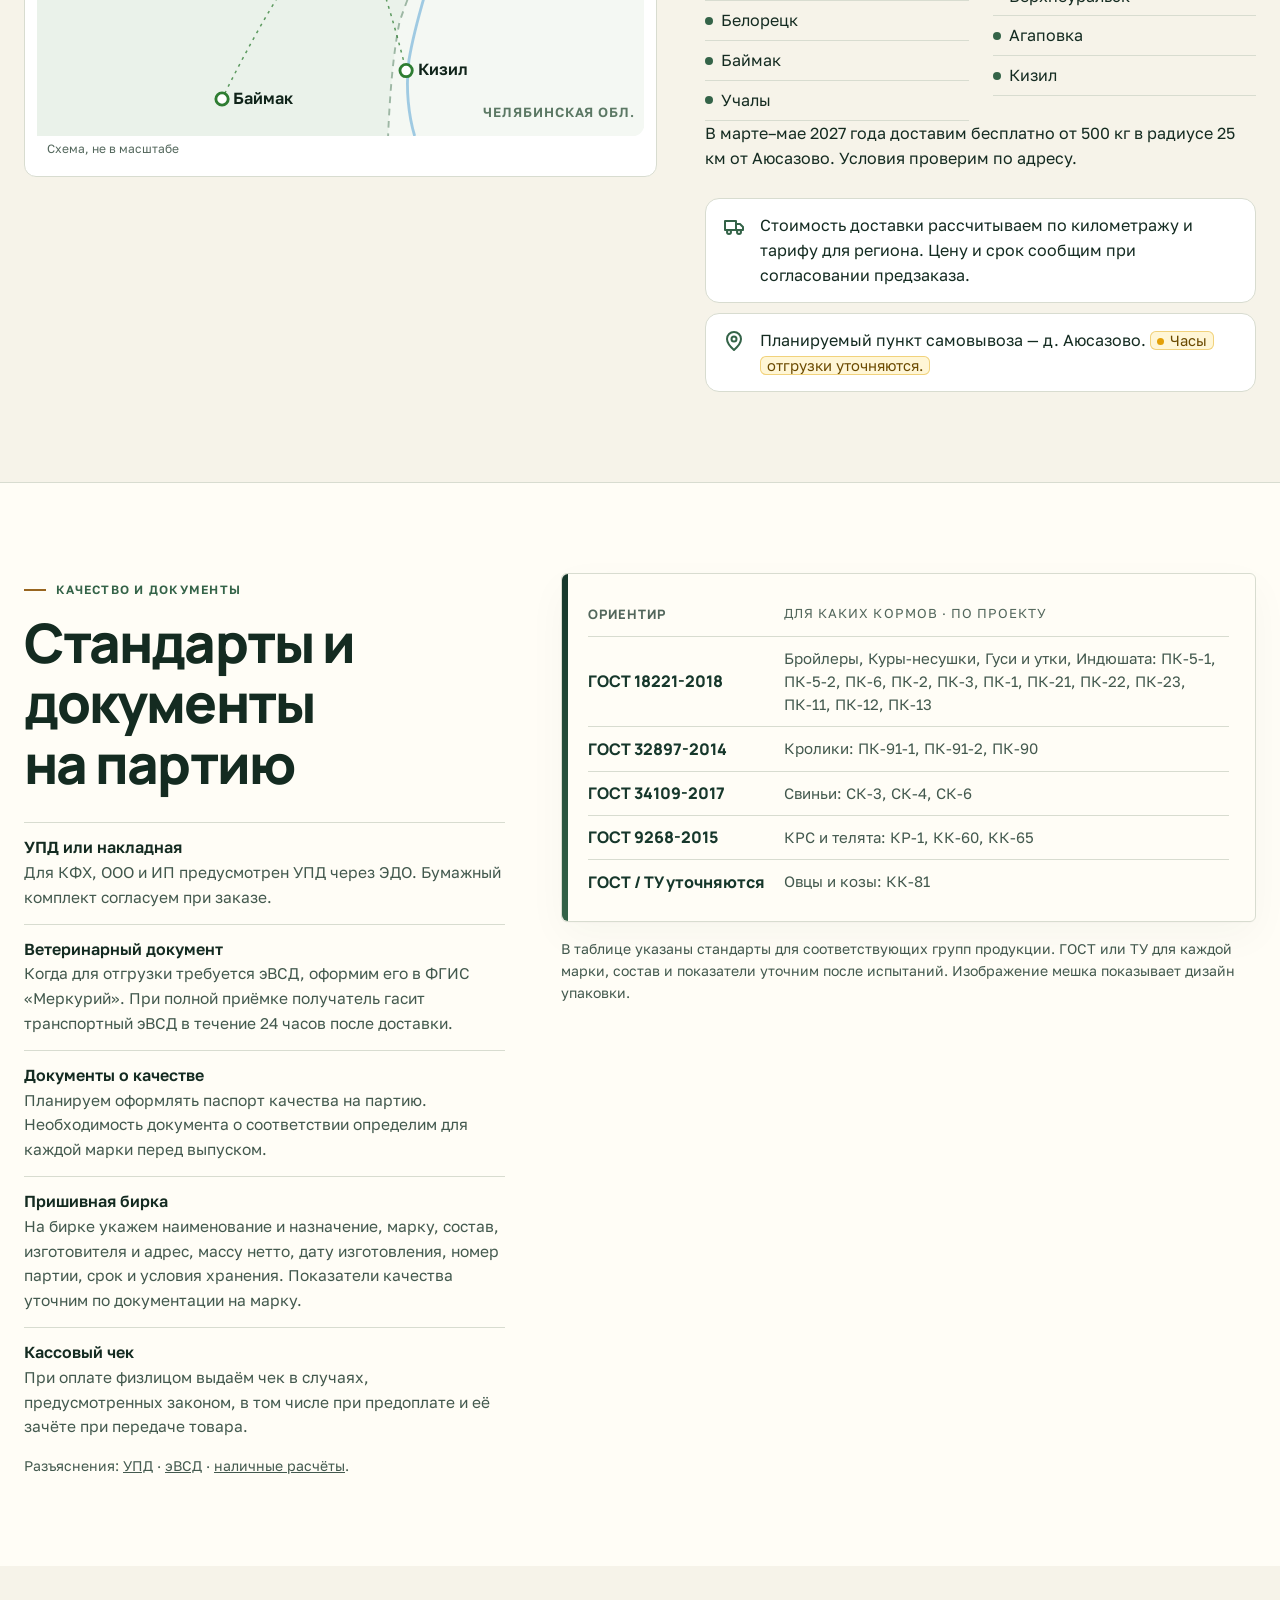
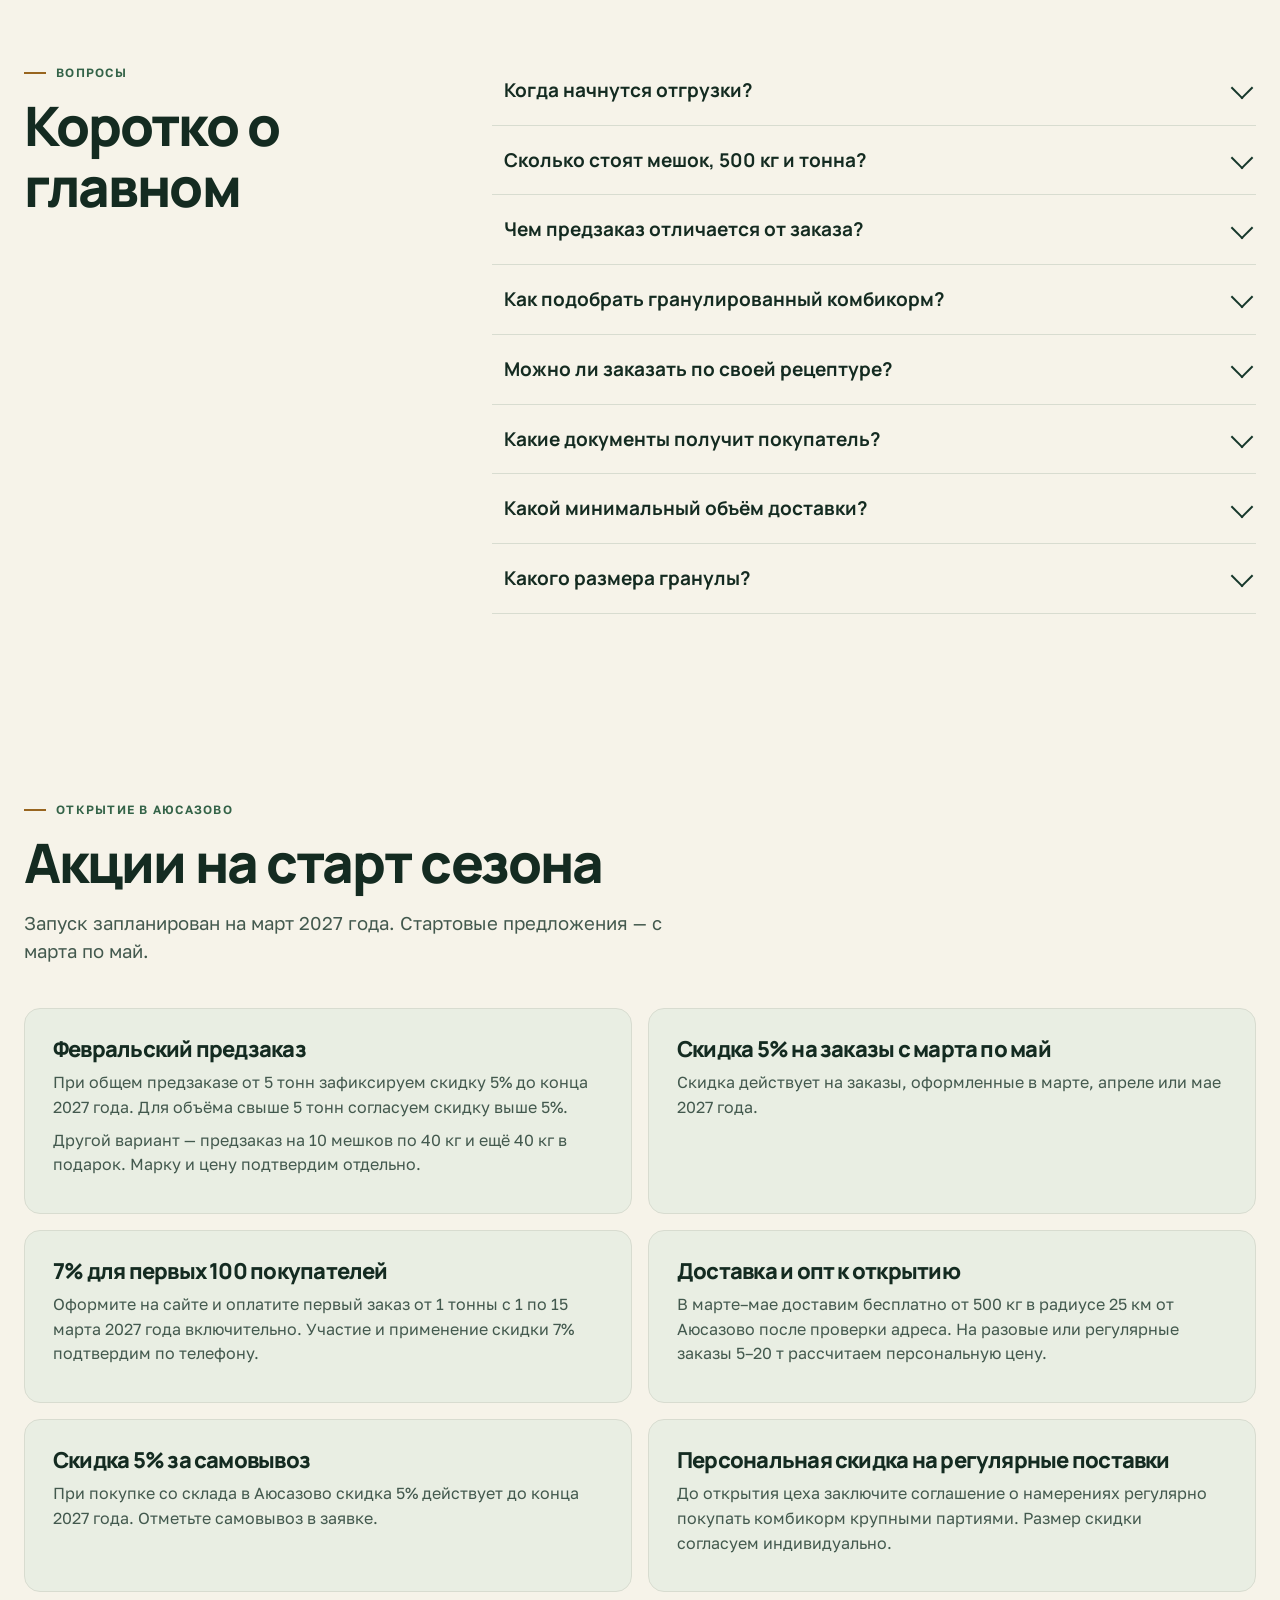
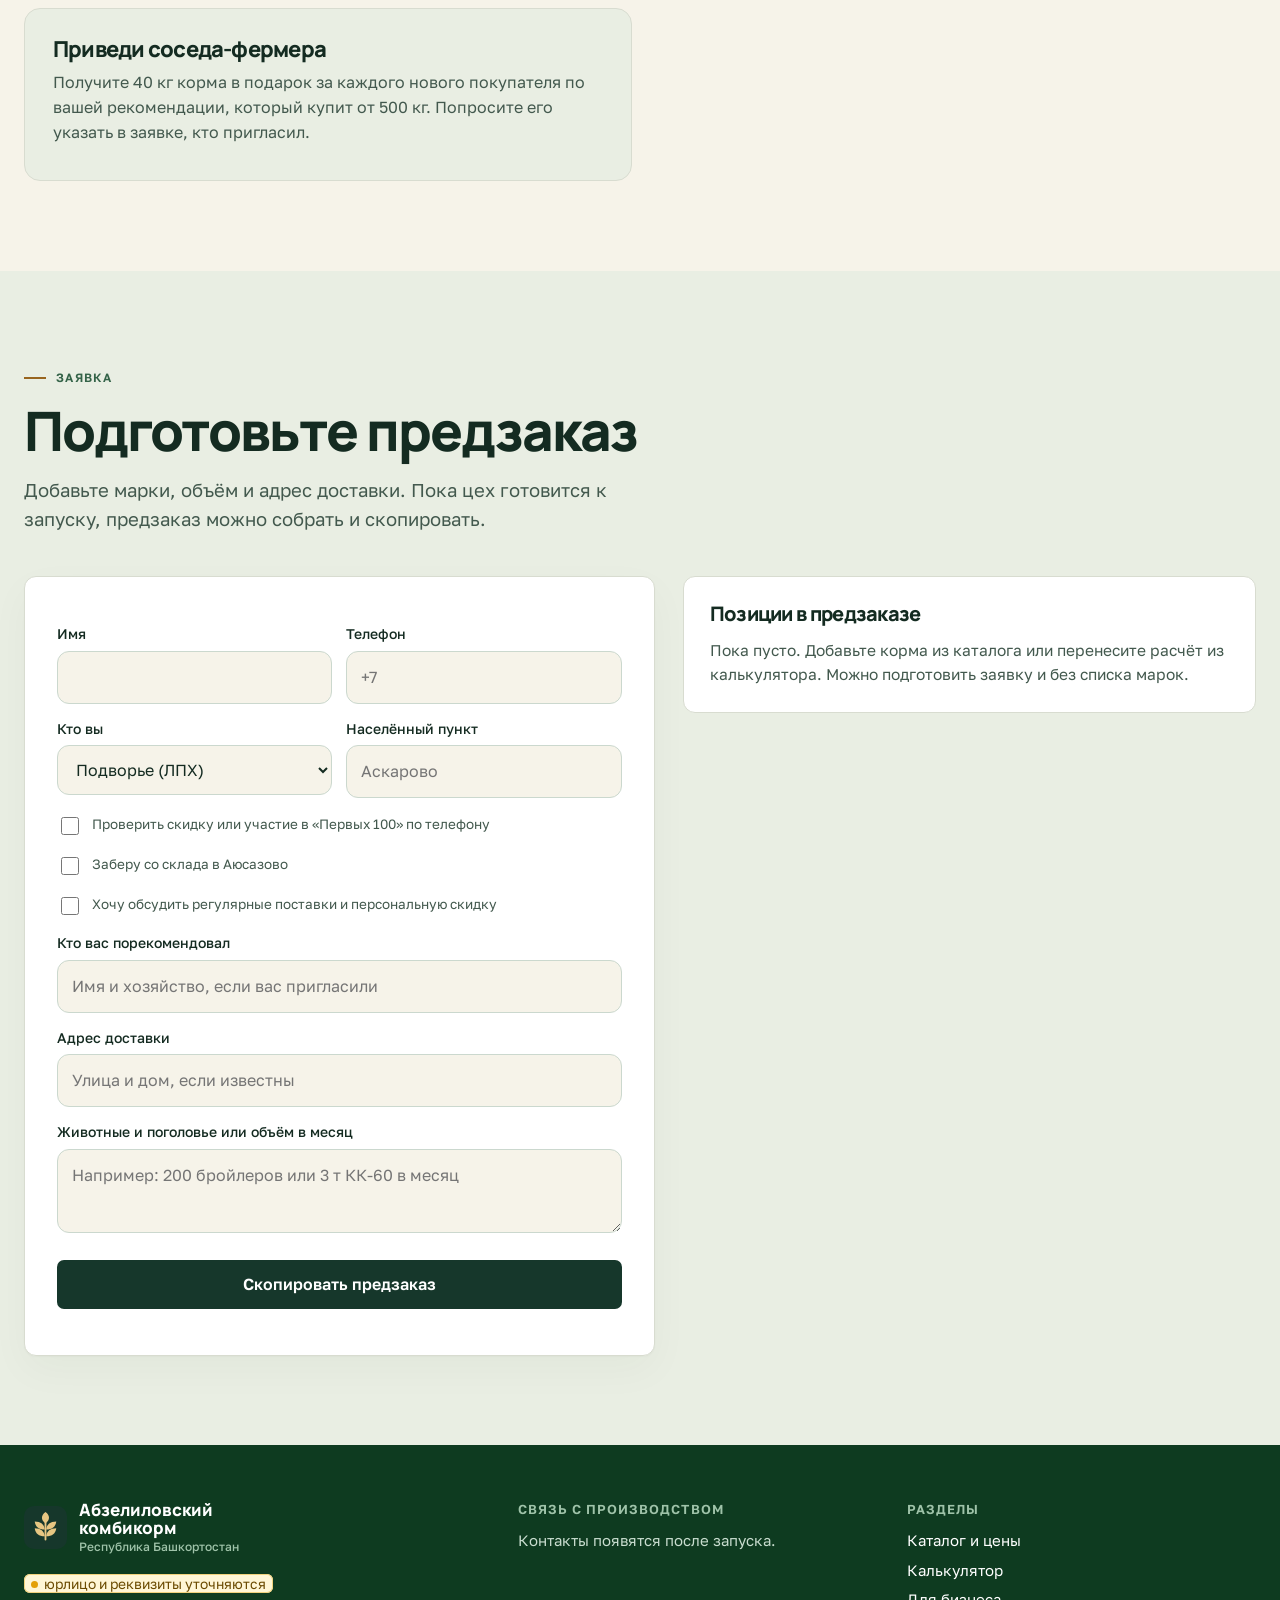
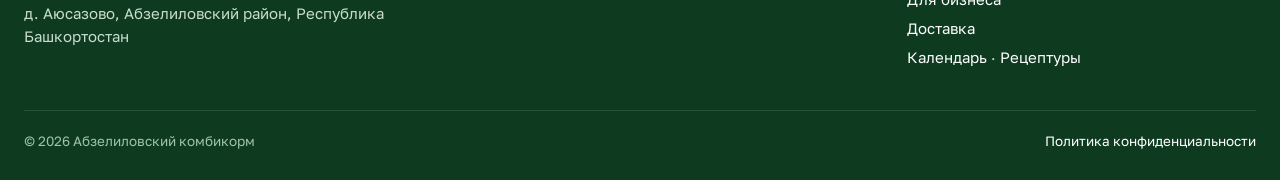
==== commit 62aabf8f: "Publish November 16 opening offers" ====
--- a/index.html
+++ b/index.html
@@ -830,7 +830,7 @@
         <div><h4>Башкортостан</h4><ul><li>Аскарово и весь Абзелиловский р-н</li><li>Белорецк</li><li>Баймак</li><li>Учалы</li></ul></div>
         <div><h4>Челябинская область</h4><ul><li>Магнитогорск</li><li>Верхнеуральск</li><li>Агаповка</li><li>Кизил</li></ul></div>
       </div>
-      <p>Исключение на открытие: в марте–мае 2027 года бесплатная доставка от 500 кг в радиусе 30 км от Аюсазово. Условия проверим по адресу.</p>
+      <p>В марте–мае 2027 года доставим бесплатно от 500 кг в радиусе 25 км от Аюсазово. Условия проверим по адресу.</p>
       <div class="dlv-terms">
         <div><svg viewBox="0 0 24 24" fill="none" stroke="currentColor" stroke-width="2" stroke-linecap="round" stroke-linejoin="round"><path d="M3 7h11v9H3zM14 10h4l3 3v3h-7"/><circle cx="7" cy="18" r="2"/><circle cx="17" cy="18" r="2"/></svg><p>Стоимость доставки рассчитываем по километражу и тарифу для региона. Цену и срок сообщим при согласовании предзаказа.</p></div>
         <div><svg viewBox="0 0 24 24" fill="none" stroke="currentColor" stroke-width="2" stroke-linecap="round" stroke-linejoin="round"><path d="M12 21s-7-6.2-7-11a7 7 0 1 1 14 0c0 4.8-7 11-7 11z"/><circle cx="12" cy="10" r="2.5"/></svg><p>Планируемый пункт самовывоза — д. Аюсазово. <span class="gap" data-clean="">Часы отгрузки уточняются.</span></p></div>
@@ -889,27 +889,28 @@
       <p class="lead">Запуск запланирован на март 2027 года. Стартовые предложения — с марта по май.</p>
     </div></div>
     <div class="promo-grid">
-      <article><h3>40 кг в подарок за ранний заказ</h3>
-        <p>В феврале оставьте отдельную заявку на 10 мешков по 40 кг. При покупке получите ещё один мешок 40 кг в подарок. Марку и цену подтвердим отдельно.</p>
+      <article><h3>Февральский предзаказ</h3>
+        <p>При общем предзаказе от 5 тонн зафиксируем скидку 5% до конца 2027 года. Для объёма свыше 5 тонн согласуем скидку выше 5%.</p>
+        <p>Другой вариант — предзаказ на 10 мешков по 40 кг и ещё 40 кг в подарок. Марку и цену подтвердим отдельно.</p>
         <a class="btn btn-line" href="#order" id="earlyPromoLink">Предзаказ 10 × 40 кг</a>
       </article>
-      <article><h3>Скидка 5% или мешок в подарок</h3>
-        <p>В марте, апреле и мае выберите 5% на первые 3 тонны первого заказа или 1 мешок 25 кг в подарок за каждые 10 оплаченных мешков одной марки. Эти предложения действуют по отдельности.</p>
+      <article><h3>Скидка 5% на заказы с марта по май</h3>
+        <p>Скидка действует на заказы, оформленные в марте, апреле или мае 2027 года.</p>
       </article>
-      <article><h3>3% для первых 100 покупателей</h3>
-        <p>Первый оплаченный заказ с сайта от 1 тонны в марте–мае даёт участникам скидку 3% на следующие покупки. Назовите тот же телефон при следующем заказе. Продавец подтвердит скидку и покажет её отдельной строкой в расчёте перед оплатой.</p>
+      <article><h3>7% для первых 100 покупателей</h3>
+        <p>Оформите на сайте и оплатите первый заказ от 1 тонны с 1 по 15 марта 2027 года включительно. Участие и применение скидки 7% подтвердим по телефону.</p>
       </article>
       <article><h3>Доставка и опт к открытию</h3>
-        <p>В марте–мае доставим бесплатно от 500 кг в радиусе 30 км от Аюсазово после проверки адреса. На разовый заказ 5–20 т рассчитаем персональную цену.</p>
+        <p>В марте–мае доставим бесплатно от 500 кг в радиусе 25 км от Аюсазово после проверки адреса. На разовые или регулярные заказы 5–20 т рассчитаем персональную цену.</p>
       </article>
-      <article><h3>Дополнительная скидка 3–5% за самовывоз</h3>
-        <p>Заберите корм своим транспортом со склада в Аюсазово. Отметьте самовывоз в заявке. Точный процент и итоговую стоимость подтвердим до оплаты.</p>
+      <article><h3>Скидка 5% за самовывоз</h3>
+        <p>При покупке со склада в Аюсазово скидка 5% действует до конца 2027 года. Отметьте самовывоз в заявке.</p>
       </article>
-      <article><h3>Стартовая цена до конца 2027 года</h3>
-        <p>Заключите договор на регулярные поставки в первый месяц работы цеха. Зафиксируем стартовую цену на согласованные в договоре поставки до конца 2027 года.</p>
+      <article><h3>Персональная скидка на регулярные поставки</h3>
+        <p>До открытия цеха заключите соглашение о намерениях регулярно покупать комбикорм крупными партиями. Размер скидки согласуем индивидуально.</p>
       </article>
       <article><h3>Приведи соседа-фермера</h3>
-        <p>За каждого нового покупателя по вашей рекомендации, который оплатит заказ, выберите скидку 5% или 3 мешка корма по 40 кг в подарок. Попросите покупателя указать в заявке, кто его пригласил.</p>
+        <p>Получите 40 кг корма в подарок за каждого нового покупателя по вашей рекомендации, который купит от 500 кг. Попросите его указать в заявке, кто пригласил.</p>
       </article>
     </div>
   </div>
@@ -938,13 +939,11 @@
         <datalist id="townList"><option>Аскарово</option><option>Магнитогорск</option><option>Белорецк</option><option>Баймак</option><option>Учалы</option><option>Верхнеуральск</option><option>Агаповка</option><option>Кизил</option></datalist>
         <label class="f" id="promoOfferRow" hidden><span>Предложение</span><select name="offer" id="promoOffer">
           <option value="">Обычный заказ</option>
-          <option value="first">5% на первый заказ</option>
-          <option value="gift">Мешок в подарок за каждые 10</option>
           <option value="early">Предзаказ 10 × 40 кг</option>
         </select></label>
         <label class="consent"><input type="checkbox" name="loyalty"> <span>Проверить скидку или участие в «Первых 100» по телефону</span></label>
-        <label class="consent"><input type="checkbox" name="pickup" id="pickupOffer"> <span>Заберу со склада своим транспортом · скидка 3–5%</span></label>
-        <label class="consent"><input type="checkbox" name="regular_supply"> <span>Хочу договор на регулярные поставки со стартовой ценой</span></label>
+        <label class="consent"><input type="checkbox" name="pickup" id="pickupOffer"> <span>Заберу со склада в Аюсазово</span></label>
+        <label class="consent"><input type="checkbox" name="regular_supply"> <span>Хочу обсудить регулярные поставки и персональную скидку</span></label>
         <label class="f"><span>Кто вас порекомендовал</span><input name="referrer" maxlength="120" placeholder="Имя и хозяйство, если вас пригласили"></label>
         <label class="f"><span>Адрес доставки</span><input name="delivery_address" autocomplete="street-address" maxlength="160" placeholder="Улица и дом, если известны"></label>
         <label class="f"><span>Животные и поголовье или объём в месяц</span><textarea name="animals" maxlength="600" placeholder="Например: 200 бройлеров или 3 т КК-60 в месяц"></textarea></label>
@@ -1011,7 +1010,7 @@
   <button class="btn btn-main btn-sm" type="button" id="cookieOk">Понятно</button>
 </div>
 
-<script src="promotions.js?v=1"></script>
+<script src="promotions-2027.js"></script>
 <script>
 "use strict";
 const DRAFT = true;
@@ -1426,37 +1425,32 @@
 const offerSelect = $("#promoOffer");
 const pickupOffer = $("#pickupOffer");
 const specialPreorder = "Ранний заказ: 10 мешков по 40 кг + 1 мешок 40 кг в подарок. Марка и цена согласуются отдельно.";
-function syncPromoOptions(period) {
-  $("#promoOfferRow").hidden = !["launch","preorder"].includes(period);
-  for (const option of offerSelect.options) {
-    option.hidden = option.value === "early" ? period !== "preorder"
-      : Boolean(option.value) && period !== "launch";
-    option.disabled = option.hidden;
-  }
-  if (offerSelect.selectedOptions[0]?.disabled) offerSelect.value = "";
-  $("#earlyPromoLink").hidden = period !== "preorder";
+function syncPromoOptions(dates) {
+  $("#promoOfferRow").hidden = !dates.preorder;
+  if (!dates.preorder) offerSelect.value = "";
+  $("#earlyPromoLink").hidden = !dates.preorder;
 }
 function promoQuote() {
-  const period = launchPromotions.phase();
-  syncPromoOptions(period);
+  const dates = launchPromotions.schedule();
+  syncPromoOptions(dates);
   if (offerSelect.value === "early") return [specialPreorder];
   const entries = Object.entries(S.order).filter(([id,bags]) => byId[id] && bags > 0);
   if (!entries.length) return [];
   const bags = entries.reduce((sum,[,count]) => sum + count,0);
   const priceFor = bags < bagsPerTonne ? retail : wholesale;
   const lines = entries.map(([id,count]) => ({bags:count, amount:priceFor(byId[id],count)}));
-  const q = launchPromotions.estimate(lines, offerSelect.value, period);
+  const q = launchPromotions.estimate(lines, pickupOffer.checked, dates);
   const money = value => value.toLocaleString("ru-RU", {maximumFractionDigits:2}) + " ₽";
   const result = [
     `Стоимость товара до скидок: ${money(q.subtotal)}`,
-    q.discount > 0 && `Скидка 5% на первый заказ: −${money(q.discount)} (подтверждается продавцом)`,
-    q.giftBags > 0 && `Подарок: ${q.giftBags} меш. (${q.giftBags * 25} кг) при подтверждении наличия`,
-    period === "launch" && offerSelect.value === "gift" && !q.giftBags && "Для подарка добавьте 10 мешков одной марки.",
+    q.discount > 0 && `Скидка 5%: −${money(q.discount)}`,
+    q.bulkPreorder && "Февральский предзаказ от 5 т. Подтвердим скидку до конца 2027 года.",
+    q.bulkPreorder && q.kg > 5000 && "Для заказа свыше 5 т согласуем скидку выше 5%.",
     `Предварительно за товар: ${money(q.total)}`,
-    pickupOffer.checked && "Самовывоз: дополнительная скидка 3–5% после подтверждения продавцом.",
-    !pickupOffer.checked && q.deliveryCandidate && "Товар от 500 кг: проверим адрес для бесплатной доставки в радиусе 30 км от Аюсазово.",
+    q.pickupDiscount && "Самовывоз со склада. При совпадении акций итоговую скидку подтвердит продавец.",
+    !pickupOffer.checked && q.deliveryCandidate && "Товар от 500 кг: проверим адрес для бесплатной доставки в радиусе 25 км от Аюсазово.",
     q.wholesaleCandidate && "Объём 5–20 т: можем рассчитать персональную цену.",
-    q.foundersCandidate && "От 1 т: можно запросить участие в «Первых 100» по телефону.",
+    q.foundersCandidate && "От 1 т: запросите скидку 7% по акции «Первые 100».",
   ];
   return result.filter(Boolean);
 }
@@ -1471,7 +1465,7 @@
   }));
 }
 $("#earlyPromoLink").addEventListener("click", () => {
-  if (launchPromotions.phase() !== "preorder") return;
+  if (!launchPromotions.schedule().preorder) return;
   offerSelect.value = "early";
   renderBasket();
 });
@@ -1617,8 +1611,8 @@
     fp.classList.add("err"); f.phone.focus(); return;
   }
   const loyaltyRequest = f.loyalty.checked ? "Проверить скидку по телефону и возможность участия в «Первых 100»." : "";
-  const pickupRequest = pickupOffer.checked ? "Получение: самовывоз со склада в Аюсазово. Подтвердить скидку за самовывоз." : "";
-  const supplyRequest = f.regular_supply.checked ? "Хочу обсудить договор на регулярные поставки со стартовой ценой до конца 2027 года." : "";
+  const pickupRequest = pickupOffer.checked ? "Получение: самовывоз со склада в Аюсазово." : "";
+  const supplyRequest = f.regular_supply.checked ? "Хочу обсудить регулярные поставки и персональную скидку." : "";
   const referrer = f.referrer.value.trim();
   const referralRequest = referrer ? `Рекомендация «Приведи соседа-фермера»: ${referrer}.` : "";
   const ids = early ? [] : Object.keys(S.order).map(Number).filter(id=>byId[id]);
